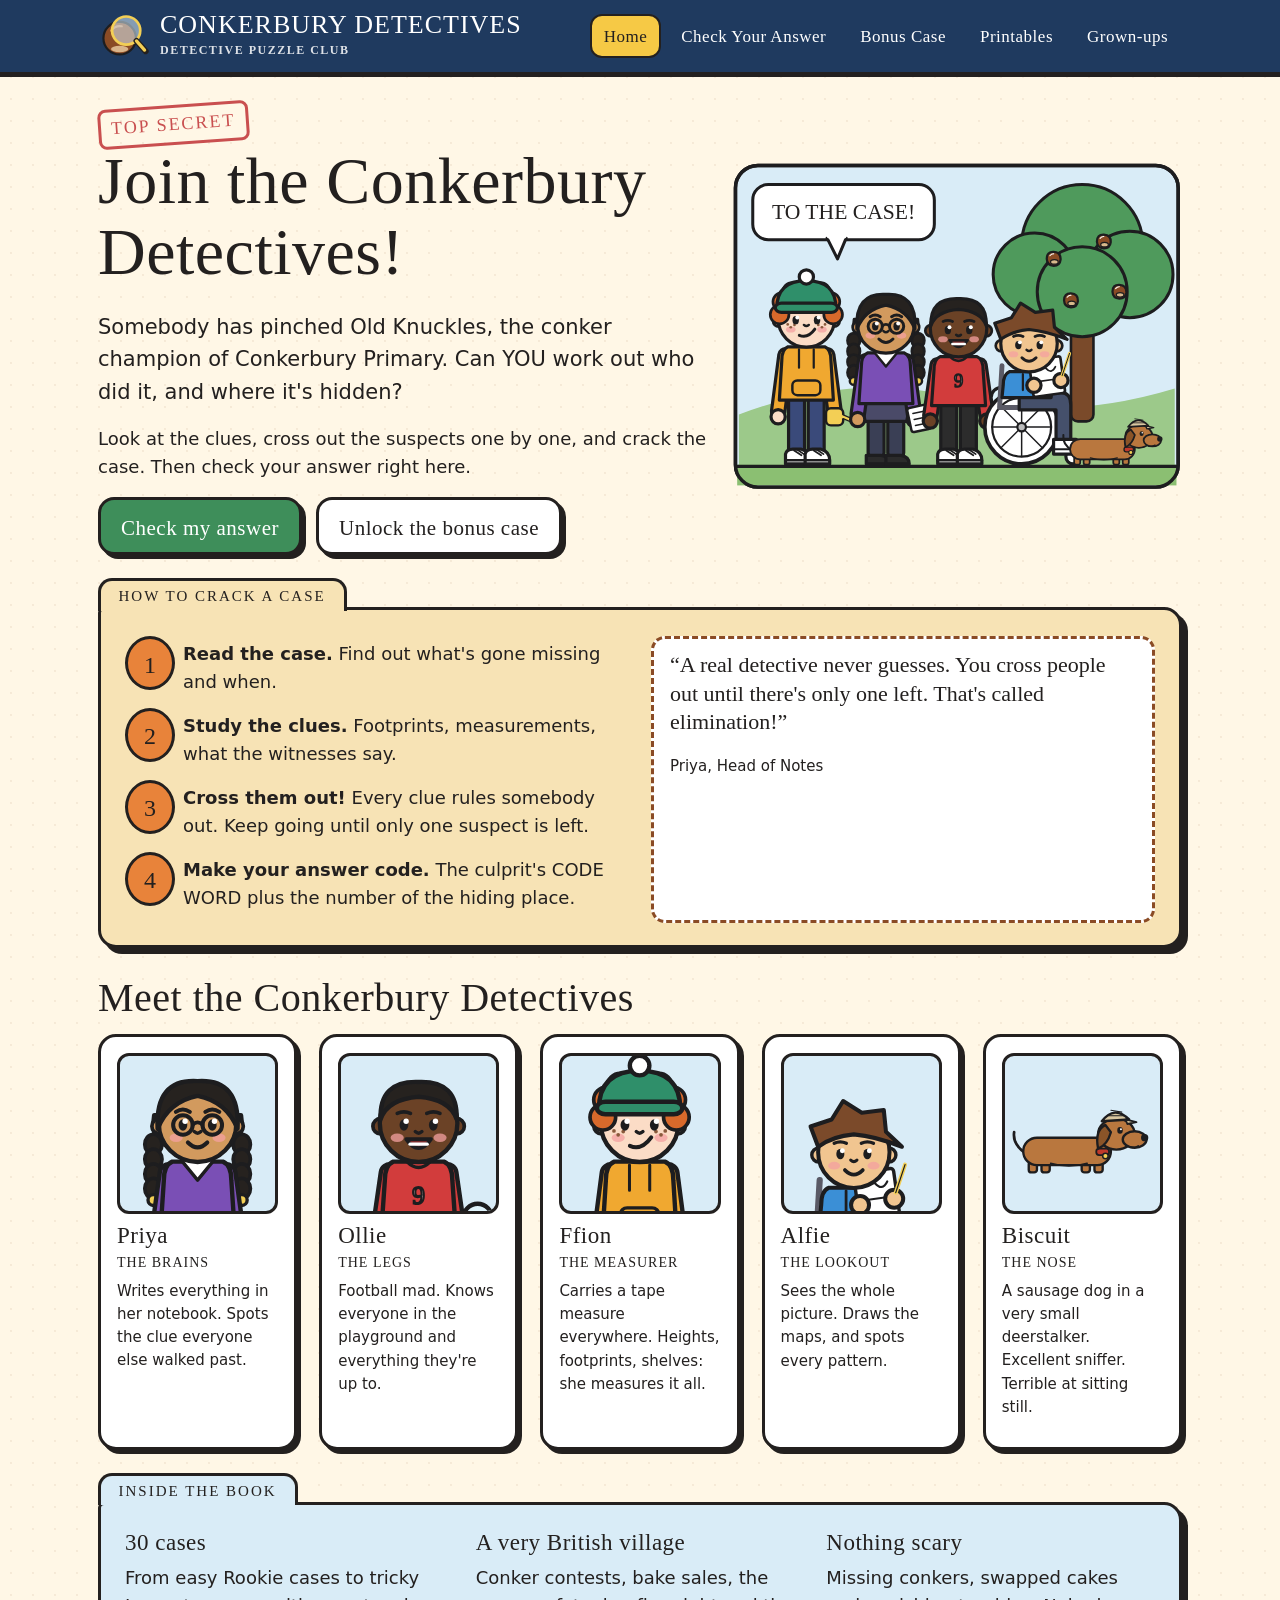
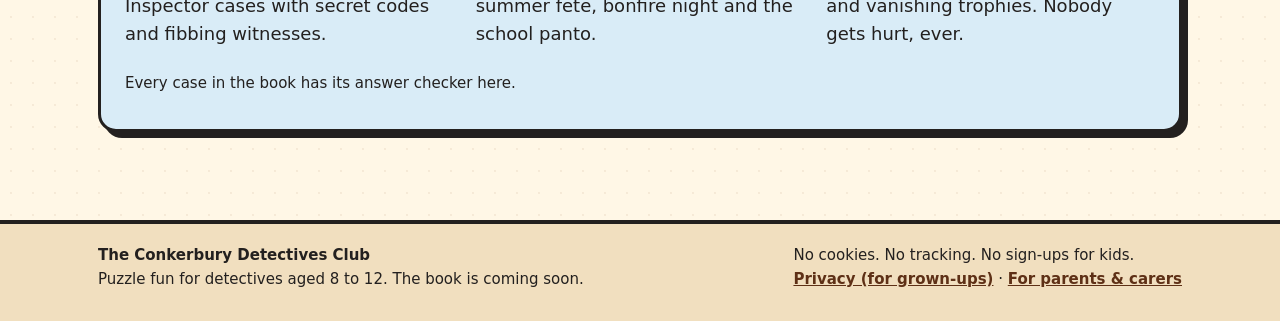
==== index.html @ a0331032 "Add files via upload" ====
<!doctype html>
<html lang="en-GB">
<head>
<meta charset="utf-8">
<meta name="viewport" content="width=device-width, initial-scale=1">
<title>Home | The Conkerbury Detectives Club</title>
<meta name="description" content="Solve the case with the Conkerbury Detectives.">
<meta name="referrer" content="no-referrer">
<meta http-equiv="Content-Security-Policy" content="default-src 'self'; img-src 'self' data:; style-src 'self' 'unsafe-inline'; script-src 'self'; form-action 'none'; base-uri 'none'">
<link rel="canonical" href="https://conkerburydetectives.co.uk/">
<link rel="stylesheet" href="style.css">
<link rel="icon" href="data:image/svg+xml,<svg xmlns='http://www.w3.org/2000/svg' viewBox='6 8 96 84'><circle cx='46.0' cy='54.0' r='30.0' fill='%238a4b25' stroke='%231d1d1f' stroke-width='4' /><path d='M30,40 Q38,30 50,32' fill='none' stroke='%23c98a5a' stroke-width='4' stroke-linejoin='round' stroke-linecap='round' /><ellipse cx='46.0' cy='74.0' rx='16.0' ry='6.0' fill='%23d9b48a' stroke='%231d1d1f' stroke-width='0' /><circle cx='58.0' cy='40.0' r='26.0' fill='rgba(217,236,247,.55)' stroke='%23F3CF55' stroke-width='5' /><path d='M77,59 L94,78' fill='none' stroke='%2323201f' stroke-width='11' stroke-linejoin='round' stroke-linecap='round' /><path d='M77,59 L92,76' fill='none' stroke='%23F3CF55' stroke-width='6' stroke-linejoin='round' stroke-linecap='round' /></svg>">
<script src="app.js" defer></script>
</head>
<body>
<a class="skip" href="#main">Skip to the case</a>
<header class="site"><div class="wrap">
<a class="brand" href="index.html"><svg xmlns="http://www.w3.org/2000/svg" viewBox="6 8 96 84"><circle cx="46.0" cy="54.0" r="30.0" fill="#8a4b25" stroke="#1d1d1f" stroke-width="4" /><path d="M30,40 Q38,30 50,32" fill="none" stroke="#c98a5a" stroke-width="4" stroke-linejoin="round" stroke-linecap="round" /><ellipse cx="46.0" cy="74.0" rx="16.0" ry="6.0" fill="#d9b48a" stroke="#1d1d1f" stroke-width="0" /><circle cx="58.0" cy="40.0" r="26.0" fill="rgba(217,236,247,.55)" stroke="#F3CF55" stroke-width="5" /><path d="M77,59 L94,78" fill="none" stroke="#23201f" stroke-width="11" stroke-linejoin="round" stroke-linecap="round" /><path d="M77,59 L92,76" fill="none" stroke="#F3CF55" stroke-width="6" stroke-linejoin="round" stroke-linecap="round" /></svg><span><b>CONKERBURY DETECTIVES</b><small>DETECTIVE PUZZLE CLUB</small></span></a>
<nav class="main" aria-label="Main"><a href="index.html" aria-current="page">Home</a><a href="check.html">Check Your Answer</a><a href="bonus.html">Bonus Case</a><a href="printables.html">Printables</a><a href="parents.html">Grown-ups</a></nav></div></header>
<main id="main">

<section class="hero">
 <div>
  <span class="stamp red">Top secret</span>
  <h1>Join the Conkerbury Detectives!</h1>
  <p class="lead">Somebody has pinched Old Knuckles, the conker champion of Conkerbury Primary. Can YOU work out who did it, and where it's hidden?</p>
  <p>Look at the clues, cross out the suspects one by one, and crack the case. Then check your answer right here.</p>
  <div class="btns"><a class="btn go" href="check.html">Check my answer</a><a class="btn alt" href="bonus.html">Unlock the bonus case</a></div>
 </div>
 <div class="art"><svg role="img" aria-label="The Conkerbury Detectives: Ffion, Priya, Ollie and Alfie with Biscuit the sausage dog, under a big conker tree" xmlns="http://www.w3.org/2000/svg" viewBox="0 0 520 380"><rect x="4.0" y="4.0" width="512.0" height="372.0" rx="26" fill="#d9ecf7" stroke="#1d1d1f" stroke-width="4" /><path d="M8,292 Q140,242 260,272 T512,262 L512,372 L8,372 Z" fill="#9cc98a" stroke="#1d1d1f" stroke-width="0" stroke-linejoin="round" stroke-linecap="round" /><rect x="392.0" y="120.0" width="26.0" height="180.0" rx="8" fill="#7a4a2a" stroke="#1d1d1f" stroke-width="3" /><circle cx="405.0" cy="96.0" r="70.0" fill="#4f9a5c" stroke="#1d1d1f" stroke-width="3.5" /><circle cx="350.0" cy="130.0" r="48.0" fill="#4f9a5c" stroke="#1d1d1f" stroke-width="3.5" /><circle cx="460.0" cy="130.0" r="50.0" fill="#4f9a5c" stroke="#1d1d1f" stroke-width="3.5" /><circle cx="405.0" cy="150.0" r="52.0" fill="#4f9a5c" stroke="#1d1d1f" stroke-width="3.5" /><path d="M364,112 Q364,103.6 372,104 Q380.4,104.4 380,112.8 Q379.2,120 372,120 Q364.4,119.6 364,112 Z" fill="#8A4B25" stroke="#1d1d1f" stroke-width="2.6" stroke-linejoin="round" stroke-linecap="round" /><ellipse cx="372.8" cy="115.6" rx="4.4" ry="2.6" fill="#D9B98C" stroke="#1d1d1f" stroke-width="1.4" /><path d="M367.6,108.4 Q369.6,106.0 372,106.24" fill="none" stroke="#FFFFFF" stroke-width="1.2" stroke-linejoin="round" stroke-linecap="round" /><path d="M422,92 Q422,83.6 430,84 Q438.4,84.4 438,92.8 Q437.2,100 430,100 Q422.4,99.6 422,92 Z" fill="#8A4B25" stroke="#1d1d1f" stroke-width="2.6" stroke-linejoin="round" stroke-linecap="round" /><ellipse cx="430.8" cy="95.6" rx="4.4" ry="2.6" fill="#D9B98C" stroke="#1d1d1f" stroke-width="1.4" /><path d="M425.6,88.4 Q427.6,86.0 430,86.24" fill="none" stroke="#FFFFFF" stroke-width="1.2" stroke-linejoin="round" stroke-linecap="round" /><path d="M440,150 Q440,141.6 448,142 Q456.4,142.4 456,150.8 Q455.2,158 448,158 Q440.4,157.6 440,150 Z" fill="#8A4B25" stroke="#1d1d1f" stroke-width="2.6" stroke-linejoin="round" stroke-linecap="round" /><ellipse cx="448.8" cy="153.6" rx="4.4" ry="2.6" fill="#D9B98C" stroke="#1d1d1f" stroke-width="1.4" /><path d="M443.6,146.4 Q445.6,144.0 448,144.24" fill="none" stroke="#FFFFFF" stroke-width="1.2" stroke-linejoin="round" stroke-linecap="round" /><path d="M384,160 Q384,151.6 392,152 Q400.4,152.4 400,160.8 Q399.2,168 392,168 Q384.4,167.6 384,160 Z" fill="#8A4B25" stroke="#1d1d1f" stroke-width="2.6" stroke-linejoin="round" stroke-linecap="round" /><ellipse cx="392.8" cy="163.6" rx="4.4" ry="2.6" fill="#D9B98C" stroke="#1d1d1f" stroke-width="1.4" /><path d="M387.6,156.4 Q389.6,154.0 392,154.24" fill="none" stroke="#FFFFFF" stroke-width="1.2" stroke-linejoin="round" stroke-linecap="round" /><rect x="6.0" y="350.0" width="508.0" height="24.0" rx="0" fill="#8bbf72" stroke="#1d1d1f" stroke-width="0" /><path d="M6,352 L514,352" fill="none" stroke="#1d1d1f" stroke-width="3.5" stroke-linejoin="round" stroke-linecap="round" /><rect x="4.0" y="4.0" width="512.0" height="372.0" rx="26" fill="none" stroke="#1d1d1f" stroke-width="4" /><svg x="15.0" y="102.08000000000001" width="142.0" height="249.92" viewBox="-50 -174 100 176" overflow="visible"><g><rect x="-14.5" y="-58.0" width="13.0" height="52.0" rx="3" fill="#3a4a7a" stroke="#1d1d1f" stroke-width="2.6" /><rect x="1.5" y="-58.0" width="13.0" height="52.0" rx="3" fill="#3a4a7a" stroke="#1d1d1f" stroke-width="2.6" /><path d="M-17.0,0 L-17.0,-8 Q-16.0,-12 -11.0,-12 L-4.0,-12 Q3.0,-10 3.0,-3 L3.0,0 Z" fill="#FFFFFF" stroke="#1d1d1f" stroke-width="2.6" stroke-linejoin="round" stroke-linecap="round" /><path d="M-17.0,-3 L3.0,-3" fill="none" stroke="#1d1d1f" stroke-width="2" stroke-linejoin="round" stroke-linecap="round" /><path d="M-10.0,-11 L-4.0,-7 M-8.0,-12 L-2.0,-8" fill="none" stroke="#1d1d1f" stroke-width="1.4" stroke-linejoin="round" stroke-linecap="round" /><path d="M-1.0,0 L-1.0,-8 Q0.0,-12 5.0,-12 L12.0,-12 Q19.0,-10 19.0,-3 L19.0,0 Z" fill="#FFFFFF" stroke="#1d1d1f" stroke-width="2.6" stroke-linejoin="round" stroke-linecap="round" /><path d="M-1.0,-3 L19.0,-3" fill="none" stroke="#1d1d1f" stroke-width="2" stroke-linejoin="round" stroke-linecap="round" /><path d="M6.0,-11 L12.0,-7 M8.0,-12 L14.0,-8" fill="none" stroke="#1d1d1f" stroke-width="1.4" stroke-linejoin="round" stroke-linecap="round" /><path d="M-17.0,-88.39 L-23.0,-42.4116" fill="none" stroke="#1d1d1f" stroke-width="13.5" stroke-linejoin="round" stroke-linecap="round" /><path d="M-17.0,-88.39 L-23.0,-42.4116" fill="none" stroke="#f0a830" stroke-width="8.3" stroke-linejoin="round" stroke-linecap="round" /><circle cx="-23.0" cy="-38.4" r="5.8" fill="#FBDCC6" stroke="#1d1d1f" stroke-width="2.6" /><path d="M17.0,-88.39 L23.0,-42.4116" fill="none" stroke="#1d1d1f" stroke-width="13.5" stroke-linejoin="round" stroke-linecap="round" /><path d="M17.0,-88.39 L23.0,-42.4116" fill="none" stroke="#f0a830" stroke-width="8.3" stroke-linejoin="round" stroke-linecap="round" /><circle cx="23.0" cy="-38.4" r="5.8" fill="#FBDCC6" stroke="#1d1d1f" stroke-width="2.6" /><path d="M-15.0,-95.39 Q-20.0,-93.39 -20.0,-84.39 L-22.0,-51.9784 L22.0,-51.9784 L20.0,-84.39 Q20.0,-93.39 15.0,-95.39 Z" fill="#f0a830" stroke="#1d1d1f" stroke-width="2.6" stroke-linejoin="round" stroke-linecap="round" /><path d="M-6,-93.39 L-6,-78.39 M6,-93.39 L6,-78.39" fill="none" stroke="#1d1d1f" stroke-width="1.8" stroke-linejoin="round" stroke-linecap="round" /><rect x="-11.4" y="-68.0" width="22.8" height="12.0" rx="4" fill="#f0a830" stroke="#1d1d1f" stroke-width="2" /><rect x="16.0" y="-45.4" width="14.0" height="14.0" rx="4" fill="#F3CF55" stroke="#1d1d1f" stroke-width="2" /><path d="M30.0,-38.4116 l14,6" fill="none" stroke="#F3CF55" stroke-width="3" stroke-linejoin="round" stroke-linecap="round" /><path d="M30.0,-39.9116 l14,6 M30.0,-36.9116 l14,6" fill="none" stroke="#1d1d1f" stroke-width="1" stroke-linejoin="round" stroke-linecap="round" /><circle cx="-22.5" cy="-116.4" r="4.6" fill="#FBDCC6" stroke="#1d1d1f" stroke-width="2.2" /><circle cx="22.5" cy="-116.4" r="4.6" fill="#FBDCC6" stroke="#1d1d1f" stroke-width="2.2" /><ellipse cx="0.0" cy="-118.2" rx="23.0" ry="23.0" fill="#FBDCC6" stroke="#1d1d1f" stroke-width="2.6" /><ellipse cx="-12.7" cy="-109.5" rx="3.9" ry="2.5" fill="#F4A0A0" stroke="#1d1d1f" stroke-width="0" opacity="0.75"/><ellipse cx="12.7" cy="-109.5" rx="3.9" ry="2.5" fill="#F4A0A0" stroke="#1d1d1f" stroke-width="0" opacity="0.75"/><circle cx="-9.7" cy="-113.2" r="1.1" fill="#8a5a3c" stroke="#1d1d1f" stroke-width="0" /><circle cx="-12.7" cy="-111.3" r="1.1" fill="#8a5a3c" stroke="#1d1d1f" stroke-width="0" /><circle cx="-15.2" cy="-113.6" r="1.1" fill="#8a5a3c" stroke="#1d1d1f" stroke-width="0" /><circle cx="9.7" cy="-113.2" r="1.1" fill="#8a5a3c" stroke="#1d1d1f" stroke-width="0" /><circle cx="12.7" cy="-111.3" r="1.1" fill="#8a5a3c" stroke="#1d1d1f" stroke-width="0" /><circle cx="15.2" cy="-113.6" r="1.1" fill="#8a5a3c" stroke="#1d1d1f" stroke-width="0" /><ellipse cx="-8.7" cy="-117.1" rx="2.6" ry="3.4" fill="#1d1d1f" stroke="#1d1d1f" stroke-width="0" /><circle cx="-7.4" cy="-119.3" r="1.6" fill="#FFFFFF" stroke="#1d1d1f" stroke-width="0" /><ellipse cx="8.7" cy="-117.1" rx="2.6" ry="3.4" fill="#1d1d1f" stroke="#1d1d1f" stroke-width="0" /><circle cx="10.0" cy="-119.3" r="1.6" fill="#FFFFFF" stroke="#1d1d1f" stroke-width="0" /><path d="M-12.65,-123.99 Q-8.74,-125.82999999999998 -4.83,-123.99" fill="none" stroke="#1d1d1f" stroke-width="2.2" stroke-linejoin="round" stroke-linecap="round" /><path d="M4.83,-123.99 Q8.74,-125.82999999999998 12.65,-123.99" fill="none" stroke="#1d1d1f" stroke-width="2.2" stroke-linejoin="round" stroke-linecap="round" /><path d="M-2,-113.17999999999999 Q0,-111.33999999999999 2,-113.17999999999999" fill="none" stroke="#1d1d1f" stroke-width="2" stroke-linejoin="round" stroke-linecap="round" /><path d="M-5.75,-104.74 Q1.1500000000000001,-101.74 6.8999999999999995,-109.74" fill="none" stroke="#1d1d1f" stroke-width="2.4" stroke-linejoin="round" stroke-linecap="round" /><circle cx="-21.8" cy="-121.7" r="7.6" fill="#D8692B" stroke="#1d1d1f" stroke-width="2.2" /><circle cx="-19.6" cy="-132.0" r="7.6" fill="#D8692B" stroke="#1d1d1f" stroke-width="2.2" /><circle cx="-11.5" cy="-140.1" r="7.6" fill="#D8692B" stroke="#1d1d1f" stroke-width="2.2" /><circle cx="0.0" cy="-143.1" r="7.6" fill="#D8692B" stroke="#1d1d1f" stroke-width="2.2" /><circle cx="11.5" cy="-140.1" r="7.6" fill="#D8692B" stroke="#1d1d1f" stroke-width="2.2" /><circle cx="19.6" cy="-132.0" r="7.6" fill="#D8692B" stroke="#1d1d1f" stroke-width="2.2" /><circle cx="21.8" cy="-121.7" r="7.6" fill="#D8692B" stroke="#1d1d1f" stroke-width="2.2" /><circle cx="-6.9" cy="-132.0" r="7.6" fill="#D8692B" stroke="#1d1d1f" stroke-width="2.2" /><circle cx="5.8" cy="-132.5" r="7.6" fill="#D8692B" stroke="#1d1d1f" stroke-width="2.2" /><path d="M-24.150000000000002,-126.28999999999999 Q-24.150000000000002,-149.29 0,-149.29 Q24.150000000000002,-149.29 24.150000000000002,-126.28999999999999 Z" fill="#2f8f6a" stroke="#1d1d1f" stroke-width="2.6" stroke-linejoin="round" stroke-linecap="round" /><rect x="-25.3" y="-130.9" width="50.6" height="7.4" rx="5" fill="#2f8f6a" stroke="#1d1d1f" stroke-width="2.6" /><circle cx="0.0" cy="-152.3" r="5.8" fill="#FFFFFF" stroke="#1d1d1f" stroke-width="2.6" /></g></svg><svg x="107.0" y="109.18" width="142.0" height="242.82" viewBox="-50 -169 100 171" overflow="visible"><g><path d="M-25.76,-117.83999999999999 Q-28.75,-99.44 -13.799999999999999,-99.44 L13.799999999999999,-99.44 Q28.75,-99.44 25.76,-117.83999999999999 Z" fill="#26221f" stroke="#1d1d1f" stroke-width="2.6" stroke-linejoin="round" stroke-linecap="round" /><ellipse cx="-26.2" cy="-100.6" rx="5.1" ry="6.0" fill="#26221f" stroke="#1d1d1f" stroke-width="2.2" /><ellipse cx="-26.2" cy="-91.8" rx="5.1" ry="6.0" fill="#26221f" stroke="#1d1d1f" stroke-width="2.2" /><ellipse cx="-26.2" cy="-83.1" rx="5.1" ry="6.0" fill="#26221f" stroke="#1d1d1f" stroke-width="2.2" /><ellipse cx="-26.2" cy="-74.4" rx="5.1" ry="6.0" fill="#26221f" stroke="#1d1d1f" stroke-width="2.2" /><circle cx="-26.2" cy="-67.6" r="3.2" fill="#F3CF55" stroke="#1d1d1f" stroke-width="2" /><ellipse cx="26.2" cy="-100.6" rx="5.1" ry="6.0" fill="#26221f" stroke="#1d1d1f" stroke-width="2.2" /><ellipse cx="26.2" cy="-91.8" rx="5.1" ry="6.0" fill="#26221f" stroke="#1d1d1f" stroke-width="2.2" /><ellipse cx="26.2" cy="-83.1" rx="5.1" ry="6.0" fill="#26221f" stroke="#1d1d1f" stroke-width="2.2" /><ellipse cx="26.2" cy="-74.4" rx="5.1" ry="6.0" fill="#26221f" stroke="#1d1d1f" stroke-width="2.2" /><circle cx="26.2" cy="-67.6" r="3.2" fill="#F3CF55" stroke="#1d1d1f" stroke-width="2" /><rect x="-14.5" y="-55.2" width="13.0" height="49.2" rx="3" fill="#3a3f55" stroke="#1d1d1f" stroke-width="2.6" /><rect x="1.5" y="-55.2" width="13.0" height="49.2" rx="3" fill="#3a3f55" stroke="#1d1d1f" stroke-width="2.6" /><path d="M-19.0,-55.1784 L-25.0,-34.7282 L25.0,-34.7282 L19.0,-55.1784 Z" fill="#4a4a68" stroke="#1d1d1f" stroke-width="2.6" stroke-linejoin="round" stroke-linecap="round" /><path d="M-16.0,0 L-16.0,-7 L-4.0,-7 Q3.0,-6 3.0,0 Z" fill="#2b2b2b" stroke="#1d1d1f" stroke-width="2.6" stroke-linejoin="round" stroke-linecap="round" /><path d="M0.0,0 L0.0,-7 L12.0,-7 Q19.0,-6 19.0,0 Z" fill="#2b2b2b" stroke="#1d1d1f" stroke-width="2.6" stroke-linejoin="round" stroke-linecap="round" /><path d="M-17.0,-83.39 L-23.0,-40.211600000000004" fill="none" stroke="#1d1d1f" stroke-width="13.5" stroke-linejoin="round" stroke-linecap="round" /><path d="M-17.0,-83.39 L-23.0,-40.211600000000004" fill="none" stroke="#7a4fb5" stroke-width="8.3" stroke-linejoin="round" stroke-linecap="round" /><circle cx="-23.0" cy="-36.2" r="5.8" fill="#D29A5E" stroke="#1d1d1f" stroke-width="2.6" /><path d="M17.0,-83.39 L23.0,-40.211600000000004" fill="none" stroke="#1d1d1f" stroke-width="13.5" stroke-linejoin="round" stroke-linecap="round" /><path d="M17.0,-83.39 L23.0,-40.211600000000004" fill="none" stroke="#7a4fb5" stroke-width="8.3" stroke-linejoin="round" stroke-linecap="round" /><circle cx="23.0" cy="-36.2" r="5.8" fill="#D29A5E" stroke="#1d1d1f" stroke-width="2.6" /><path d="M-15.0,-90.39 Q-20.0,-88.39 -20.0,-79.39 L-22.0,-49.1784 L22.0,-49.1784 L20.0,-79.39 Q20.0,-88.39 15.0,-90.39 Z" fill="#7a4fb5" stroke="#1d1d1f" stroke-width="2.6" stroke-linejoin="round" stroke-linecap="round" /><path d="M-9,-90.39 L0,-79.39 L9,-90.39" fill="#FFFFFF" stroke="#1d1d1f" stroke-width="2" stroke-linejoin="round" stroke-linecap="round" /><g transform="rotate(-12 23.0 -36.211600000000004)"><rect x="19.0" y="-46.2" width="16.0" height="20.0" rx="2" fill="#FFFFFF" stroke="#1d1d1f" stroke-width="2" /><path d="M23.0,-41.211600000000004 l9,0 M23.0,-36.211600000000004 l9,0 M23.0,-31.211600000000004 l7,0" fill="none" stroke="#1d1d1f" stroke-width="1.2" stroke-linejoin="round" stroke-linecap="round" /></g><circle cx="-22.5" cy="-111.4" r="4.6" fill="#D29A5E" stroke="#1d1d1f" stroke-width="2.2" /><circle cx="22.5" cy="-111.4" r="4.6" fill="#D29A5E" stroke="#1d1d1f" stroke-width="2.2" /><ellipse cx="0.0" cy="-113.2" rx="23.0" ry="23.0" fill="#D29A5E" stroke="#1d1d1f" stroke-width="2.6" /><ellipse cx="-12.7" cy="-104.5" rx="3.9" ry="2.5" fill="#F4A0A0" stroke="#1d1d1f" stroke-width="0" opacity="0.75"/><ellipse cx="12.7" cy="-104.5" rx="3.9" ry="2.5" fill="#F4A0A0" stroke="#1d1d1f" stroke-width="0" opacity="0.75"/><ellipse cx="-8.7" cy="-112.1" rx="2.6" ry="3.4" fill="#1d1d1f" stroke="#1d1d1f" stroke-width="0" /><circle cx="-7.4" cy="-114.3" r="1.6" fill="#FFFFFF" stroke="#1d1d1f" stroke-width="0" /><ellipse cx="8.7" cy="-112.1" rx="2.6" ry="3.4" fill="#1d1d1f" stroke="#1d1d1f" stroke-width="0" /><circle cx="10.0" cy="-114.3" r="1.6" fill="#FFFFFF" stroke="#1d1d1f" stroke-width="0" /><path d="M-12.879999999999999,-119.91 Q-8.74,-122.66999999999999 -4.6000000000000005,-119.91" fill="none" stroke="#1d1d1f" stroke-width="2.4" stroke-linejoin="round" stroke-linecap="round" /><path d="M4.6000000000000005,-119.91 Q8.74,-122.66999999999999 12.879999999999999,-119.91" fill="none" stroke="#1d1d1f" stroke-width="2.4" stroke-linejoin="round" stroke-linecap="round" /><path d="M-2,-108.17999999999999 Q0,-106.33999999999999 2,-108.17999999999999" fill="none" stroke="#1d1d1f" stroke-width="2" stroke-linejoin="round" stroke-linecap="round" /><path d="M-5.75,-101.74 Q0,-95.99 5.75,-101.74" fill="none" stroke="#1d1d1f" stroke-width="2.4" stroke-linejoin="round" stroke-linecap="round" /><path d="M-23.69,-109.78999999999999 Q-25.3,-139.69 0,-138.07999999999998 Q25.3,-139.69 23.69,-109.78999999999999 Q17.25,-125.89 0,-129.34 Q-17.25,-125.89 -23.69,-109.78999999999999 Z" fill="#26221f" stroke="#1d1d1f" stroke-width="2.6" stroke-linejoin="round" stroke-linecap="round" /><circle cx="-8.7" cy="-112.1" r="5.8" fill="none" stroke="#1d1d1f" stroke-width="2.4" /><circle cx="8.7" cy="-112.1" r="5.8" fill="none" stroke="#1d1d1f" stroke-width="2.4" /><path d="M-2.99,-112.08999999999999 Q0,-115.08999999999999 2.99,-112.08999999999999" fill="none" stroke="#1d1d1f" stroke-width="2.2" stroke-linejoin="round" stroke-linecap="round" /></g></svg><svg x="191.0" y="113.44" width="142.0" height="238.56" viewBox="-50 -166 100 168" overflow="visible"><g><rect x="-14.5" y="-53.5" width="13.0" height="47.5" rx="3" fill="#2c2c2c" stroke="#1d1d1f" stroke-width="2.6" /><rect x="1.5" y="-53.5" width="13.0" height="47.5" rx="3" fill="#2c2c2c" stroke="#1d1d1f" stroke-width="2.6" /><path d="M-17.0,0 L-17.0,-8 Q-16.0,-12 -11.0,-12 L-4.0,-12 Q3.0,-10 3.0,-3 L3.0,0 Z" fill="#FFFFFF" stroke="#1d1d1f" stroke-width="2.6" stroke-linejoin="round" stroke-linecap="round" /><path d="M-17.0,-3 L3.0,-3" fill="none" stroke="#1d1d1f" stroke-width="2" stroke-linejoin="round" stroke-linecap="round" /><path d="M-10.0,-11 L-4.0,-7 M-8.0,-12 L-2.0,-8" fill="none" stroke="#1d1d1f" stroke-width="1.4" stroke-linejoin="round" stroke-linecap="round" /><path d="M-1.0,0 L-1.0,-8 Q0.0,-12 5.0,-12 L12.0,-12 Q19.0,-10 19.0,-3 L19.0,0 Z" fill="#FFFFFF" stroke="#1d1d1f" stroke-width="2.6" stroke-linejoin="round" stroke-linecap="round" /><path d="M-1.0,-3 L19.0,-3" fill="none" stroke="#1d1d1f" stroke-width="2" stroke-linejoin="round" stroke-linecap="round" /><path d="M6.0,-11 L12.0,-7 M8.0,-12 L14.0,-8" fill="none" stroke="#1d1d1f" stroke-width="1.4" stroke-linejoin="round" stroke-linecap="round" /><path d="M-17.0,-80.39 L-23.0,-38.8916" fill="none" stroke="#1d1d1f" stroke-width="13.5" stroke-linejoin="round" stroke-linecap="round" /><path d="M-17.0,-80.39 L-23.0,-38.8916" fill="none" stroke="#d23c3c" stroke-width="8.3" stroke-linejoin="round" stroke-linecap="round" /><circle cx="-23.0" cy="-34.9" r="5.8" fill="#6B4226" stroke="#1d1d1f" stroke-width="2.6" /><path d="M17.0,-80.39 L23.0,-38.8916" fill="none" stroke="#1d1d1f" stroke-width="13.5" stroke-linejoin="round" stroke-linecap="round" /><path d="M17.0,-80.39 L23.0,-38.8916" fill="none" stroke="#d23c3c" stroke-width="8.3" stroke-linejoin="round" stroke-linecap="round" /><circle cx="23.0" cy="-34.9" r="5.8" fill="#6B4226" stroke="#1d1d1f" stroke-width="2.6" /><path d="M-15.0,-87.39 Q-20.0,-85.39 -20.0,-76.39 L-22.0,-47.4984 L22.0,-47.4984 L20.0,-76.39 Q20.0,-85.39 15.0,-87.39 Z" fill="#d23c3c" stroke="#1d1d1f" stroke-width="2.6" stroke-linejoin="round" stroke-linecap="round" /><path d="M-7,-87.39 Q0,-80.39 7,-87.39" fill="none" stroke="#1d1d1f" stroke-width="2" stroke-linejoin="round" stroke-linecap="round" /><text x="0" y="-62.39" font-family="Luckiest Guy" font-size="15" text-anchor="middle" fill="#FFFFFF" stroke="#1d1d1f" stroke-width="1.2">9</text><path d="M23.0,-34.8916 L31.0,-46.8916" fill="none" stroke="#1d1d1f" stroke-width="4.2" stroke-linejoin="round" stroke-linecap="round" /><circle cx="35.0" cy="-53.9" r="8.5" fill="#DFF3FB" stroke="#1d1d1f" stroke-width="2.6" /><circle cx="-22.5" cy="-108.4" r="4.6" fill="#6B4226" stroke="#1d1d1f" stroke-width="2.2" /><circle cx="22.5" cy="-108.4" r="4.6" fill="#6B4226" stroke="#1d1d1f" stroke-width="2.2" /><ellipse cx="0.0" cy="-110.2" rx="23.0" ry="23.0" fill="#6B4226" stroke="#1d1d1f" stroke-width="2.6" /><ellipse cx="-12.7" cy="-101.5" rx="3.9" ry="2.5" fill="#F4A0A0" stroke="#1d1d1f" stroke-width="0" opacity="0.75"/><ellipse cx="12.7" cy="-101.5" rx="3.9" ry="2.5" fill="#F4A0A0" stroke="#1d1d1f" stroke-width="0" opacity="0.75"/><ellipse cx="-8.7" cy="-109.1" rx="2.6" ry="3.4" fill="#1d1d1f" stroke="#1d1d1f" stroke-width="0" /><circle cx="-7.4" cy="-111.3" r="1.6" fill="#FFFFFF" stroke="#1d1d1f" stroke-width="0" /><ellipse cx="8.7" cy="-109.1" rx="2.6" ry="3.4" fill="#1d1d1f" stroke="#1d1d1f" stroke-width="0" /><circle cx="10.0" cy="-111.3" r="1.6" fill="#FFFFFF" stroke="#1d1d1f" stroke-width="0" /><path d="M-12.65,-115.99 Q-8.74,-117.82999999999998 -4.83,-115.99" fill="none" stroke="#1d1d1f" stroke-width="2.2" stroke-linejoin="round" stroke-linecap="round" /><path d="M4.83,-115.99 Q8.74,-117.82999999999998 12.65,-115.99" fill="none" stroke="#1d1d1f" stroke-width="2.2" stroke-linejoin="round" stroke-linecap="round" /><path d="M-2,-105.17999999999999 Q0,-103.33999999999999 2,-105.17999999999999" fill="none" stroke="#1d1d1f" stroke-width="2" stroke-linejoin="round" stroke-linecap="round" /><path d="M-7.36,-100.74 Q0,-90.0 7.36,-100.74 Z" fill="#7a2b2b" stroke="#1d1d1f" stroke-width="2.2" stroke-linejoin="round" stroke-linecap="round" /><path d="M-5.06,-97.74 L5.06,-97.74" fill="none" stroke="#FFFFFF" stroke-width="2" stroke-linejoin="round" stroke-linecap="round" /><path d="M-22.54,-112.53999999999999 Q-23.46,-135.54 0,-134.62 Q23.46,-135.54 22.54,-112.53999999999999 Q18.400000000000002,-124.5 0,-125.88 Q-18.400000000000002,-124.5 -22.54,-112.53999999999999 Z" fill="#26221f" stroke="#1d1d1f" stroke-width="2.6" stroke-linejoin="round" stroke-linecap="round" /></g></svg><svg x="286.68" y="121.96000000000001" width="130.64" height="230.04" viewBox="-40 -160 92 162" overflow="visible"><g><circle cx="-6.0" cy="-30.0" r="30.0" fill="#FFFFFF" stroke="#1d1d1f" stroke-width="3" /><circle cx="-6.0" cy="-30.0" r="24.0" fill="none" stroke="#1d1d1f" stroke-width="1.8" /><path d="M-6,-30 L18.0,-30.0" fill="none" stroke="#1d1d1f" stroke-width="1.2" stroke-linejoin="round" stroke-linecap="round" /><path d="M-6,-30 L11.0,-13.0" fill="none" stroke="#1d1d1f" stroke-width="1.2" stroke-linejoin="round" stroke-linecap="round" /><path d="M-6,-30 L-6.0,-6.0" fill="none" stroke="#1d1d1f" stroke-width="1.2" stroke-linejoin="round" stroke-linecap="round" /><path d="M-6,-30 L-23.0,-13.0" fill="none" stroke="#1d1d1f" stroke-width="1.2" stroke-linejoin="round" stroke-linecap="round" /><path d="M-6,-30 L-30.0,-30.0" fill="none" stroke="#1d1d1f" stroke-width="1.2" stroke-linejoin="round" stroke-linecap="round" /><path d="M-6,-30 L-23.0,-47.0" fill="none" stroke="#1d1d1f" stroke-width="1.2" stroke-linejoin="round" stroke-linecap="round" /><path d="M-6,-30 L-6.0,-54.0" fill="none" stroke="#1d1d1f" stroke-width="1.2" stroke-linejoin="round" stroke-linecap="round" /><path d="M-6,-30 L11.0,-47.0" fill="none" stroke="#1d1d1f" stroke-width="1.2" stroke-linejoin="round" stroke-linecap="round" /><circle cx="-6.0" cy="-30.0" r="3.5" fill="#bbbbbb" stroke="#1d1d1f" stroke-width="1.8" /><path d="M-22,-80 L-24,-46 L30,-46 L34,-10" fill="none" stroke="#5a5a66" stroke-width="4" stroke-linejoin="round" stroke-linecap="round" /><circle cx="36.0" cy="-6.0" r="6.0" fill="#FFFFFF" stroke="#1d1d1f" stroke-width="2.6" /><path d="M-8,-58 L26,-58 Q34,-58 34,-48 L34,-14 L22,-14 L22,-44 L-8,-44 Z" fill="#45506b" stroke="#1d1d1f" stroke-width="2.6" stroke-linejoin="round" stroke-linecap="round" /><path d="M20,-14 L20,-20 L38,-20 Q44,-18 44,-12 L44,-8 L20,-8 Z" fill="#FFFFFF" stroke="#1d1d1f" stroke-width="2.6" stroke-linejoin="round" stroke-linecap="round" /><path d="M20,-12 L44,-12" fill="none" stroke="#1d1d1f" stroke-width="1.6" stroke-linejoin="round" stroke-linecap="round" /><path d="M-16,-75.15 Q-21,-73.15 -21,-64.15 L-22,-54 L18,-54 L19,-64.15 Q19,-73.15 14,-75.15 Z" fill="#3b8fd6" stroke="#1d1d1f" stroke-width="2.6" stroke-linejoin="round" stroke-linecap="round" /><path d="M-5,-73.15 L-5,-60.150000000000006 M5,-73.15 L5,-60.150000000000006" fill="none" stroke="#1d1d1f" stroke-width="1.8" stroke-linejoin="round" stroke-linecap="round" /><g transform="rotate(-8 14 -68)"><rect x="2.0" y="-86.0" width="26.0" height="30.0" rx="2" fill="#FFFFFF" stroke="#1d1d1f" stroke-width="2.2" /><path d="M7,-78 q4,-6 8,0 t8,0 M7,-68 l14,0" fill="none" stroke="#1d1d1f" stroke-width="1.4" stroke-linejoin="round" stroke-linecap="round" /></g><circle cx="4.0" cy="-64.0" r="5.8" fill="#F1C590" stroke="#1d1d1f" stroke-width="2.6" /><circle cx="26.0" cy="-68.0" r="5.8" fill="#F1C590" stroke="#1d1d1f" stroke-width="2.6" /><path d="M27,-72 L33,-90" fill="none" stroke="#F3CF55" stroke-width="2.6" stroke-linejoin="round" stroke-linecap="round" /><path d="M27,-72 L33,-90" fill="none" stroke="#1d1d1f" stroke-width="0.8" stroke-linejoin="round" stroke-linecap="round" /><circle cx="-22.5" cy="-96.2" r="4.6" fill="#F1C590" stroke="#1d1d1f" stroke-width="2.2" /><circle cx="22.5" cy="-96.2" r="4.6" fill="#F1C590" stroke="#1d1d1f" stroke-width="2.2" /><ellipse cx="0.0" cy="-98.0" rx="23.0" ry="23.0" fill="#F1C590" stroke="#1d1d1f" stroke-width="2.6" /><ellipse cx="-12.7" cy="-89.3" rx="3.9" ry="2.5" fill="#F4A0A0" stroke="#1d1d1f" stroke-width="0" opacity="0.75"/><ellipse cx="12.7" cy="-89.3" rx="3.9" ry="2.5" fill="#F4A0A0" stroke="#1d1d1f" stroke-width="0" opacity="0.75"/><ellipse cx="-8.7" cy="-96.8" rx="2.6" ry="3.4" fill="#1d1d1f" stroke="#1d1d1f" stroke-width="0" /><circle cx="-7.4" cy="-99.0" r="1.6" fill="#FFFFFF" stroke="#1d1d1f" stroke-width="0" /><ellipse cx="8.7" cy="-96.8" rx="2.6" ry="3.4" fill="#1d1d1f" stroke="#1d1d1f" stroke-width="0" /><circle cx="10.0" cy="-99.0" r="1.6" fill="#FFFFFF" stroke="#1d1d1f" stroke-width="0" /><path d="M-12.65,-103.75 Q-8.74,-105.58999999999999 -4.83,-103.75" fill="none" stroke="#1d1d1f" stroke-width="2.2" stroke-linejoin="round" stroke-linecap="round" /><path d="M4.83,-103.75 Q8.74,-105.58999999999999 12.65,-103.75" fill="none" stroke="#1d1d1f" stroke-width="2.2" stroke-linejoin="round" stroke-linecap="round" /><path d="M-2,-92.94 Q0,-91.1 2,-92.94" fill="none" stroke="#1d1d1f" stroke-width="2" stroke-linejoin="round" stroke-linecap="round" /><path d="M-5.75,-86.5 Q0,-80.75 5.75,-86.5" fill="none" stroke="#1d1d1f" stroke-width="2.4" stroke-linejoin="round" stroke-linecap="round" /><path d="M-23.0,-101.5 L-27.9,-114.6 L-14.3,-119.1 L-6.9,-131.0 L5.1,-123.4 L19.3,-125.2 L20.7,-111.2 L31.0,-101.5 Q13.799999999999999,-108.35 0,-109.5 Q-13.799999999999999,-108.35 -23.0,-101.5 Z" fill="#7B4A2A" stroke="#1d1d1f" stroke-width="2.6" stroke-linejoin="round" stroke-linecap="round" /></g></svg><g transform="translate(430,350) scale(0.78)"><path d="M-46,-20 Q-62,-30 -60,-44" fill="none" stroke="#1d1d1f" stroke-width="3" stroke-linejoin="round" stroke-linecap="round" /><rect x="-44.0" y="-12.0" width="9.0" height="12.0" rx="3" fill="#B9773E" stroke="#1d1d1f" stroke-width="2.6" /><rect x="-30.0" y="-12.0" width="9.0" height="12.0" rx="3" fill="#B9773E" stroke="#1d1d1f" stroke-width="2.6" /><rect x="14.0" y="-12.0" width="9.0" height="12.0" rx="3" fill="#B9773E" stroke="#1d1d1f" stroke-width="2.6" /><rect x="28.0" y="-12.0" width="9.0" height="12.0" rx="3" fill="#B9773E" stroke="#1d1d1f" stroke-width="2.6" /><rect x="-50.0" y="-38.0" width="96.0" height="30.0" rx="15" fill="#B9773E" stroke="#1d1d1f" stroke-width="2.6" /><path d="M-20,-10 Q0,-4 20,-10" fill="none" stroke="#1d1d1f" stroke-width="1.8" stroke-linejoin="round" stroke-linecap="round" /><rect x="30.0" y="-26.0" width="14.0" height="7.0" rx="3" fill="#c0392b" stroke="#1d1d1f" stroke-width="2" /><circle cx="40.0" cy="-18.0" r="3.0" fill="#F3CF55" stroke="#1d1d1f" stroke-width="1.6" /><ellipse cx="52.0" cy="-42.0" rx="20.0" ry="17.0" fill="#B9773E" stroke="#1d1d1f" stroke-width="2.6" /><ellipse cx="72.0" cy="-36.0" rx="13.0" ry="9.0" fill="#B9773E" stroke="#1d1d1f" stroke-width="2.6" /><circle cx="83.0" cy="-38.0" r="4.0" fill="#1d1d1f" stroke="#1d1d1f" stroke-width="0" /><path d="M76,-29 Q71,-26 66,-28" fill="none" stroke="#1d1d1f" stroke-width="2" stroke-linejoin="round" stroke-linecap="round" /><ellipse cx="56.0" cy="-46.0" rx="3.0" ry="3.6" fill="#1d1d1f" stroke="#1d1d1f" stroke-width="0" /><circle cx="57.0" cy="-47.3" r="1.1" fill="#FFFFFF" stroke="#1d1d1f" stroke-width="0" /><path d="M40,-52 Q28,-46 32,-26 Q42,-30 46,-44 Z" fill="#8a5428" stroke="#1d1d1f" stroke-width="2.6" stroke-linejoin="round" stroke-linecap="round" /><path d="M36,-56 Q50,-74 66,-58 Z" fill="#d9c7a0" stroke="#1d1d1f" stroke-width="2.6" stroke-linejoin="round" stroke-linecap="round" /><path d="M62,-58 L74,-55 L64,-53 Z" fill="#d9c7a0" stroke="#1d1d1f" stroke-width="2" stroke-linejoin="round" stroke-linecap="round" /><path d="M42,-62 L60,-62 M46,-68 L58,-66" fill="none" stroke="#1d1d1f" stroke-width="1.2" stroke-linejoin="round" stroke-linecap="round" /></g><rect x="24.0" y="26.0" width="210.0" height="64.0" rx="18" fill="#FFFFFF" stroke="#1d1d1f" stroke-width="3.5" /><path d="M110,88 L122,112 L132,88" fill="#FFFFFF" stroke="#1d1d1f" stroke-width="3.5" stroke-linejoin="round" stroke-linecap="round" /><path d="M112,86 L130,86" fill="none" stroke="#FFFFFF" stroke-width="5" stroke-linejoin="round" stroke-linecap="round" /><text x="129" y="66" font-family="Luckiest Guy" font-size="25" text-anchor="middle" fill="#23201f">TO THE CASE!</text></svg></div>
</section>

<div class="folder manila"><span class="tab">HOW TO CRACK A CASE</span>
<div class="grid g2">
 <ol class="steps">
  <li><b>Read the case.</b> Find out what's gone missing and when.</li>
  <li><b>Study the clues.</b> Footprints, measurements, what the witnesses say.</li>
  <li><b>Cross them out!</b> Every clue rules somebody out. Keep going until only one suspect is left.</li>
  <li><b>Make your answer code.</b> The culprit's CODE WORD plus the number of the hiding place.</li>
 </ol>
 <div class="note"><p class="hand">&ldquo;A real detective never guesses. You cross people out until there's only one left. That's called elimination!&rdquo;</p><p class="small">Priya, Head of Notes</p></div>
</div></div>

<h2>Meet the Conkerbury Detectives</h2>
<div class="grid g4" style="grid-template-columns:repeat(auto-fit,minmax(150px,1fr))"><div class="card"><div class="pic"><svg xmlns="http://www.w3.org/2000/svg" viewBox="-46 -153 92 92"><g><path d="M-25.76,-117.83999999999999 Q-28.75,-99.44 -13.799999999999999,-99.44 L13.799999999999999,-99.44 Q28.75,-99.44 25.76,-117.83999999999999 Z" fill="#26221f" stroke="#1d1d1f" stroke-width="2.6" stroke-linejoin="round" stroke-linecap="round" /><ellipse cx="-26.2" cy="-100.6" rx="5.1" ry="6.0" fill="#26221f" stroke="#1d1d1f" stroke-width="2.2" /><ellipse cx="-26.2" cy="-91.8" rx="5.1" ry="6.0" fill="#26221f" stroke="#1d1d1f" stroke-width="2.2" /><ellipse cx="-26.2" cy="-83.1" rx="5.1" ry="6.0" fill="#26221f" stroke="#1d1d1f" stroke-width="2.2" /><ellipse cx="-26.2" cy="-74.4" rx="5.1" ry="6.0" fill="#26221f" stroke="#1d1d1f" stroke-width="2.2" /><circle cx="-26.2" cy="-67.6" r="3.2" fill="#F3CF55" stroke="#1d1d1f" stroke-width="2" /><ellipse cx="26.2" cy="-100.6" rx="5.1" ry="6.0" fill="#26221f" stroke="#1d1d1f" stroke-width="2.2" /><ellipse cx="26.2" cy="-91.8" rx="5.1" ry="6.0" fill="#26221f" stroke="#1d1d1f" stroke-width="2.2" /><ellipse cx="26.2" cy="-83.1" rx="5.1" ry="6.0" fill="#26221f" stroke="#1d1d1f" stroke-width="2.2" /><ellipse cx="26.2" cy="-74.4" rx="5.1" ry="6.0" fill="#26221f" stroke="#1d1d1f" stroke-width="2.2" /><circle cx="26.2" cy="-67.6" r="3.2" fill="#F3CF55" stroke="#1d1d1f" stroke-width="2" /><rect x="-14.5" y="-55.2" width="13.0" height="49.2" rx="3" fill="#3a3f55" stroke="#1d1d1f" stroke-width="2.6" /><rect x="1.5" y="-55.2" width="13.0" height="49.2" rx="3" fill="#3a3f55" stroke="#1d1d1f" stroke-width="2.6" /><path d="M-19.0,-55.1784 L-25.0,-34.7282 L25.0,-34.7282 L19.0,-55.1784 Z" fill="#4a4a68" stroke="#1d1d1f" stroke-width="2.6" stroke-linejoin="round" stroke-linecap="round" /><path d="M-16.0,0 L-16.0,-7 L-4.0,-7 Q3.0,-6 3.0,0 Z" fill="#2b2b2b" stroke="#1d1d1f" stroke-width="2.6" stroke-linejoin="round" stroke-linecap="round" /><path d="M0.0,0 L0.0,-7 L12.0,-7 Q19.0,-6 19.0,0 Z" fill="#2b2b2b" stroke="#1d1d1f" stroke-width="2.6" stroke-linejoin="round" stroke-linecap="round" /><path d="M-17.0,-83.39 L-23.0,-40.211600000000004" fill="none" stroke="#1d1d1f" stroke-width="13.5" stroke-linejoin="round" stroke-linecap="round" /><path d="M-17.0,-83.39 L-23.0,-40.211600000000004" fill="none" stroke="#7a4fb5" stroke-width="8.3" stroke-linejoin="round" stroke-linecap="round" /><circle cx="-23.0" cy="-36.2" r="5.8" fill="#D29A5E" stroke="#1d1d1f" stroke-width="2.6" /><path d="M17.0,-83.39 L23.0,-40.211600000000004" fill="none" stroke="#1d1d1f" stroke-width="13.5" stroke-linejoin="round" stroke-linecap="round" /><path d="M17.0,-83.39 L23.0,-40.211600000000004" fill="none" stroke="#7a4fb5" stroke-width="8.3" stroke-linejoin="round" stroke-linecap="round" /><circle cx="23.0" cy="-36.2" r="5.8" fill="#D29A5E" stroke="#1d1d1f" stroke-width="2.6" /><path d="M-15.0,-90.39 Q-20.0,-88.39 -20.0,-79.39 L-22.0,-49.1784 L22.0,-49.1784 L20.0,-79.39 Q20.0,-88.39 15.0,-90.39 Z" fill="#7a4fb5" stroke="#1d1d1f" stroke-width="2.6" stroke-linejoin="round" stroke-linecap="round" /><path d="M-9,-90.39 L0,-79.39 L9,-90.39" fill="#FFFFFF" stroke="#1d1d1f" stroke-width="2" stroke-linejoin="round" stroke-linecap="round" /><g transform="rotate(-12 23.0 -36.211600000000004)"><rect x="19.0" y="-46.2" width="16.0" height="20.0" rx="2" fill="#FFFFFF" stroke="#1d1d1f" stroke-width="2" /><path d="M23.0,-41.211600000000004 l9,0 M23.0,-36.211600000000004 l9,0 M23.0,-31.211600000000004 l7,0" fill="none" stroke="#1d1d1f" stroke-width="1.2" stroke-linejoin="round" stroke-linecap="round" /></g><circle cx="-22.5" cy="-111.4" r="4.6" fill="#D29A5E" stroke="#1d1d1f" stroke-width="2.2" /><circle cx="22.5" cy="-111.4" r="4.6" fill="#D29A5E" stroke="#1d1d1f" stroke-width="2.2" /><ellipse cx="0.0" cy="-113.2" rx="23.0" ry="23.0" fill="#D29A5E" stroke="#1d1d1f" stroke-width="2.6" /><ellipse cx="-12.7" cy="-104.5" rx="3.9" ry="2.5" fill="#F4A0A0" stroke="#1d1d1f" stroke-width="0" opacity="0.75"/><ellipse cx="12.7" cy="-104.5" rx="3.9" ry="2.5" fill="#F4A0A0" stroke="#1d1d1f" stroke-width="0" opacity="0.75"/><ellipse cx="-8.7" cy="-112.1" rx="2.6" ry="3.4" fill="#1d1d1f" stroke="#1d1d1f" stroke-width="0" /><circle cx="-7.4" cy="-114.3" r="1.6" fill="#FFFFFF" stroke="#1d1d1f" stroke-width="0" /><ellipse cx="8.7" cy="-112.1" rx="2.6" ry="3.4" fill="#1d1d1f" stroke="#1d1d1f" stroke-width="0" /><circle cx="10.0" cy="-114.3" r="1.6" fill="#FFFFFF" stroke="#1d1d1f" stroke-width="0" /><path d="M-12.879999999999999,-119.91 Q-8.74,-122.66999999999999 -4.6000000000000005,-119.91" fill="none" stroke="#1d1d1f" stroke-width="2.4" stroke-linejoin="round" stroke-linecap="round" /><path d="M4.6000000000000005,-119.91 Q8.74,-122.66999999999999 12.879999999999999,-119.91" fill="none" stroke="#1d1d1f" stroke-width="2.4" stroke-linejoin="round" stroke-linecap="round" /><path d="M-2,-108.17999999999999 Q0,-106.33999999999999 2,-108.17999999999999" fill="none" stroke="#1d1d1f" stroke-width="2" stroke-linejoin="round" stroke-linecap="round" /><path d="M-5.75,-101.74 Q0,-95.99 5.75,-101.74" fill="none" stroke="#1d1d1f" stroke-width="2.4" stroke-linejoin="round" stroke-linecap="round" /><path d="M-23.69,-109.78999999999999 Q-25.3,-139.69 0,-138.07999999999998 Q25.3,-139.69 23.69,-109.78999999999999 Q17.25,-125.89 0,-129.34 Q-17.25,-125.89 -23.69,-109.78999999999999 Z" fill="#26221f" stroke="#1d1d1f" stroke-width="2.6" stroke-linejoin="round" stroke-linecap="round" /><circle cx="-8.7" cy="-112.1" r="5.8" fill="none" stroke="#1d1d1f" stroke-width="2.4" /><circle cx="8.7" cy="-112.1" r="5.8" fill="none" stroke="#1d1d1f" stroke-width="2.4" /><path d="M-2.99,-112.08999999999999 Q0,-115.08999999999999 2.99,-112.08999999999999" fill="none" stroke="#1d1d1f" stroke-width="2.2" stroke-linejoin="round" stroke-linecap="round" /></g></svg></div><h3>Priya</h3><div class="role">THE BRAINS</div><p class="small">Writes everything in her notebook. Spots the clue everyone else walked past.</p></div><div class="card"><div class="pic"><svg xmlns="http://www.w3.org/2000/svg" viewBox="-46 -150 92 92"><g><rect x="-14.5" y="-53.5" width="13.0" height="47.5" rx="3" fill="#2c2c2c" stroke="#1d1d1f" stroke-width="2.6" /><rect x="1.5" y="-53.5" width="13.0" height="47.5" rx="3" fill="#2c2c2c" stroke="#1d1d1f" stroke-width="2.6" /><path d="M-17.0,0 L-17.0,-8 Q-16.0,-12 -11.0,-12 L-4.0,-12 Q3.0,-10 3.0,-3 L3.0,0 Z" fill="#FFFFFF" stroke="#1d1d1f" stroke-width="2.6" stroke-linejoin="round" stroke-linecap="round" /><path d="M-17.0,-3 L3.0,-3" fill="none" stroke="#1d1d1f" stroke-width="2" stroke-linejoin="round" stroke-linecap="round" /><path d="M-10.0,-11 L-4.0,-7 M-8.0,-12 L-2.0,-8" fill="none" stroke="#1d1d1f" stroke-width="1.4" stroke-linejoin="round" stroke-linecap="round" /><path d="M-1.0,0 L-1.0,-8 Q0.0,-12 5.0,-12 L12.0,-12 Q19.0,-10 19.0,-3 L19.0,0 Z" fill="#FFFFFF" stroke="#1d1d1f" stroke-width="2.6" stroke-linejoin="round" stroke-linecap="round" /><path d="M-1.0,-3 L19.0,-3" fill="none" stroke="#1d1d1f" stroke-width="2" stroke-linejoin="round" stroke-linecap="round" /><path d="M6.0,-11 L12.0,-7 M8.0,-12 L14.0,-8" fill="none" stroke="#1d1d1f" stroke-width="1.4" stroke-linejoin="round" stroke-linecap="round" /><path d="M-17.0,-80.39 L-23.0,-38.8916" fill="none" stroke="#1d1d1f" stroke-width="13.5" stroke-linejoin="round" stroke-linecap="round" /><path d="M-17.0,-80.39 L-23.0,-38.8916" fill="none" stroke="#d23c3c" stroke-width="8.3" stroke-linejoin="round" stroke-linecap="round" /><circle cx="-23.0" cy="-34.9" r="5.8" fill="#6B4226" stroke="#1d1d1f" stroke-width="2.6" /><path d="M17.0,-80.39 L23.0,-38.8916" fill="none" stroke="#1d1d1f" stroke-width="13.5" stroke-linejoin="round" stroke-linecap="round" /><path d="M17.0,-80.39 L23.0,-38.8916" fill="none" stroke="#d23c3c" stroke-width="8.3" stroke-linejoin="round" stroke-linecap="round" /><circle cx="23.0" cy="-34.9" r="5.8" fill="#6B4226" stroke="#1d1d1f" stroke-width="2.6" /><path d="M-15.0,-87.39 Q-20.0,-85.39 -20.0,-76.39 L-22.0,-47.4984 L22.0,-47.4984 L20.0,-76.39 Q20.0,-85.39 15.0,-87.39 Z" fill="#d23c3c" stroke="#1d1d1f" stroke-width="2.6" stroke-linejoin="round" stroke-linecap="round" /><path d="M-7,-87.39 Q0,-80.39 7,-87.39" fill="none" stroke="#1d1d1f" stroke-width="2" stroke-linejoin="round" stroke-linecap="round" /><text x="0" y="-62.39" font-family="Luckiest Guy" font-size="15" text-anchor="middle" fill="#FFFFFF" stroke="#1d1d1f" stroke-width="1.2">9</text><path d="M23.0,-34.8916 L31.0,-46.8916" fill="none" stroke="#1d1d1f" stroke-width="4.2" stroke-linejoin="round" stroke-linecap="round" /><circle cx="35.0" cy="-53.9" r="8.5" fill="#DFF3FB" stroke="#1d1d1f" stroke-width="2.6" /><circle cx="-22.5" cy="-108.4" r="4.6" fill="#6B4226" stroke="#1d1d1f" stroke-width="2.2" /><circle cx="22.5" cy="-108.4" r="4.6" fill="#6B4226" stroke="#1d1d1f" stroke-width="2.2" /><ellipse cx="0.0" cy="-110.2" rx="23.0" ry="23.0" fill="#6B4226" stroke="#1d1d1f" stroke-width="2.6" /><ellipse cx="-12.7" cy="-101.5" rx="3.9" ry="2.5" fill="#F4A0A0" stroke="#1d1d1f" stroke-width="0" opacity="0.75"/><ellipse cx="12.7" cy="-101.5" rx="3.9" ry="2.5" fill="#F4A0A0" stroke="#1d1d1f" stroke-width="0" opacity="0.75"/><ellipse cx="-8.7" cy="-109.1" rx="2.6" ry="3.4" fill="#1d1d1f" stroke="#1d1d1f" stroke-width="0" /><circle cx="-7.4" cy="-111.3" r="1.6" fill="#FFFFFF" stroke="#1d1d1f" stroke-width="0" /><ellipse cx="8.7" cy="-109.1" rx="2.6" ry="3.4" fill="#1d1d1f" stroke="#1d1d1f" stroke-width="0" /><circle cx="10.0" cy="-111.3" r="1.6" fill="#FFFFFF" stroke="#1d1d1f" stroke-width="0" /><path d="M-12.65,-115.99 Q-8.74,-117.82999999999998 -4.83,-115.99" fill="none" stroke="#1d1d1f" stroke-width="2.2" stroke-linejoin="round" stroke-linecap="round" /><path d="M4.83,-115.99 Q8.74,-117.82999999999998 12.65,-115.99" fill="none" stroke="#1d1d1f" stroke-width="2.2" stroke-linejoin="round" stroke-linecap="round" /><path d="M-2,-105.17999999999999 Q0,-103.33999999999999 2,-105.17999999999999" fill="none" stroke="#1d1d1f" stroke-width="2" stroke-linejoin="round" stroke-linecap="round" /><path d="M-7.36,-100.74 Q0,-90.0 7.36,-100.74 Z" fill="#7a2b2b" stroke="#1d1d1f" stroke-width="2.2" stroke-linejoin="round" stroke-linecap="round" /><path d="M-5.06,-97.74 L5.06,-97.74" fill="none" stroke="#FFFFFF" stroke-width="2" stroke-linejoin="round" stroke-linecap="round" /><path d="M-22.54,-112.53999999999999 Q-23.46,-135.54 0,-134.62 Q23.46,-135.54 22.54,-112.53999999999999 Q18.400000000000002,-124.5 0,-125.88 Q-18.400000000000002,-124.5 -22.54,-112.53999999999999 Z" fill="#26221f" stroke="#1d1d1f" stroke-width="2.6" stroke-linejoin="round" stroke-linecap="round" /></g></svg></div><h3>Ollie</h3><div class="role">THE LEGS</div><p class="small">Football mad. Knows everyone in the playground and everything they're up to.</p></div><div class="card"><div class="pic"><svg xmlns="http://www.w3.org/2000/svg" viewBox="-46 -158 92 92"><g><rect x="-14.5" y="-58.0" width="13.0" height="52.0" rx="3" fill="#3a4a7a" stroke="#1d1d1f" stroke-width="2.6" /><rect x="1.5" y="-58.0" width="13.0" height="52.0" rx="3" fill="#3a4a7a" stroke="#1d1d1f" stroke-width="2.6" /><path d="M-17.0,0 L-17.0,-8 Q-16.0,-12 -11.0,-12 L-4.0,-12 Q3.0,-10 3.0,-3 L3.0,0 Z" fill="#FFFFFF" stroke="#1d1d1f" stroke-width="2.6" stroke-linejoin="round" stroke-linecap="round" /><path d="M-17.0,-3 L3.0,-3" fill="none" stroke="#1d1d1f" stroke-width="2" stroke-linejoin="round" stroke-linecap="round" /><path d="M-10.0,-11 L-4.0,-7 M-8.0,-12 L-2.0,-8" fill="none" stroke="#1d1d1f" stroke-width="1.4" stroke-linejoin="round" stroke-linecap="round" /><path d="M-1.0,0 L-1.0,-8 Q0.0,-12 5.0,-12 L12.0,-12 Q19.0,-10 19.0,-3 L19.0,0 Z" fill="#FFFFFF" stroke="#1d1d1f" stroke-width="2.6" stroke-linejoin="round" stroke-linecap="round" /><path d="M-1.0,-3 L19.0,-3" fill="none" stroke="#1d1d1f" stroke-width="2" stroke-linejoin="round" stroke-linecap="round" /><path d="M6.0,-11 L12.0,-7 M8.0,-12 L14.0,-8" fill="none" stroke="#1d1d1f" stroke-width="1.4" stroke-linejoin="round" stroke-linecap="round" /><path d="M-17.0,-88.39 L-23.0,-42.4116" fill="none" stroke="#1d1d1f" stroke-width="13.5" stroke-linejoin="round" stroke-linecap="round" /><path d="M-17.0,-88.39 L-23.0,-42.4116" fill="none" stroke="#f0a830" stroke-width="8.3" stroke-linejoin="round" stroke-linecap="round" /><circle cx="-23.0" cy="-38.4" r="5.8" fill="#FBDCC6" stroke="#1d1d1f" stroke-width="2.6" /><path d="M17.0,-88.39 L23.0,-42.4116" fill="none" stroke="#1d1d1f" stroke-width="13.5" stroke-linejoin="round" stroke-linecap="round" /><path d="M17.0,-88.39 L23.0,-42.4116" fill="none" stroke="#f0a830" stroke-width="8.3" stroke-linejoin="round" stroke-linecap="round" /><circle cx="23.0" cy="-38.4" r="5.8" fill="#FBDCC6" stroke="#1d1d1f" stroke-width="2.6" /><path d="M-15.0,-95.39 Q-20.0,-93.39 -20.0,-84.39 L-22.0,-51.9784 L22.0,-51.9784 L20.0,-84.39 Q20.0,-93.39 15.0,-95.39 Z" fill="#f0a830" stroke="#1d1d1f" stroke-width="2.6" stroke-linejoin="round" stroke-linecap="round" /><path d="M-6,-93.39 L-6,-78.39 M6,-93.39 L6,-78.39" fill="none" stroke="#1d1d1f" stroke-width="1.8" stroke-linejoin="round" stroke-linecap="round" /><rect x="-11.4" y="-68.0" width="22.8" height="12.0" rx="4" fill="#f0a830" stroke="#1d1d1f" stroke-width="2" /><rect x="16.0" y="-45.4" width="14.0" height="14.0" rx="4" fill="#F3CF55" stroke="#1d1d1f" stroke-width="2" /><path d="M30.0,-38.4116 l14,6" fill="none" stroke="#F3CF55" stroke-width="3" stroke-linejoin="round" stroke-linecap="round" /><path d="M30.0,-39.9116 l14,6 M30.0,-36.9116 l14,6" fill="none" stroke="#1d1d1f" stroke-width="1" stroke-linejoin="round" stroke-linecap="round" /><circle cx="-22.5" cy="-116.4" r="4.6" fill="#FBDCC6" stroke="#1d1d1f" stroke-width="2.2" /><circle cx="22.5" cy="-116.4" r="4.6" fill="#FBDCC6" stroke="#1d1d1f" stroke-width="2.2" /><ellipse cx="0.0" cy="-118.2" rx="23.0" ry="23.0" fill="#FBDCC6" stroke="#1d1d1f" stroke-width="2.6" /><ellipse cx="-12.7" cy="-109.5" rx="3.9" ry="2.5" fill="#F4A0A0" stroke="#1d1d1f" stroke-width="0" opacity="0.75"/><ellipse cx="12.7" cy="-109.5" rx="3.9" ry="2.5" fill="#F4A0A0" stroke="#1d1d1f" stroke-width="0" opacity="0.75"/><circle cx="-9.7" cy="-113.2" r="1.1" fill="#8a5a3c" stroke="#1d1d1f" stroke-width="0" /><circle cx="-12.7" cy="-111.3" r="1.1" fill="#8a5a3c" stroke="#1d1d1f" stroke-width="0" /><circle cx="-15.2" cy="-113.6" r="1.1" fill="#8a5a3c" stroke="#1d1d1f" stroke-width="0" /><circle cx="9.7" cy="-113.2" r="1.1" fill="#8a5a3c" stroke="#1d1d1f" stroke-width="0" /><circle cx="12.7" cy="-111.3" r="1.1" fill="#8a5a3c" stroke="#1d1d1f" stroke-width="0" /><circle cx="15.2" cy="-113.6" r="1.1" fill="#8a5a3c" stroke="#1d1d1f" stroke-width="0" /><ellipse cx="-8.7" cy="-117.1" rx="2.6" ry="3.4" fill="#1d1d1f" stroke="#1d1d1f" stroke-width="0" /><circle cx="-7.4" cy="-119.3" r="1.6" fill="#FFFFFF" stroke="#1d1d1f" stroke-width="0" /><ellipse cx="8.7" cy="-117.1" rx="2.6" ry="3.4" fill="#1d1d1f" stroke="#1d1d1f" stroke-width="0" /><circle cx="10.0" cy="-119.3" r="1.6" fill="#FFFFFF" stroke="#1d1d1f" stroke-width="0" /><path d="M-12.65,-123.99 Q-8.74,-125.82999999999998 -4.83,-123.99" fill="none" stroke="#1d1d1f" stroke-width="2.2" stroke-linejoin="round" stroke-linecap="round" /><path d="M4.83,-123.99 Q8.74,-125.82999999999998 12.65,-123.99" fill="none" stroke="#1d1d1f" stroke-width="2.2" stroke-linejoin="round" stroke-linecap="round" /><path d="M-2,-113.17999999999999 Q0,-111.33999999999999 2,-113.17999999999999" fill="none" stroke="#1d1d1f" stroke-width="2" stroke-linejoin="round" stroke-linecap="round" /><path d="M-5.75,-104.74 Q1.1500000000000001,-101.74 6.8999999999999995,-109.74" fill="none" stroke="#1d1d1f" stroke-width="2.4" stroke-linejoin="round" stroke-linecap="round" /><circle cx="-21.8" cy="-121.7" r="7.6" fill="#D8692B" stroke="#1d1d1f" stroke-width="2.2" /><circle cx="-19.6" cy="-132.0" r="7.6" fill="#D8692B" stroke="#1d1d1f" stroke-width="2.2" /><circle cx="-11.5" cy="-140.1" r="7.6" fill="#D8692B" stroke="#1d1d1f" stroke-width="2.2" /><circle cx="0.0" cy="-143.1" r="7.6" fill="#D8692B" stroke="#1d1d1f" stroke-width="2.2" /><circle cx="11.5" cy="-140.1" r="7.6" fill="#D8692B" stroke="#1d1d1f" stroke-width="2.2" /><circle cx="19.6" cy="-132.0" r="7.6" fill="#D8692B" stroke="#1d1d1f" stroke-width="2.2" /><circle cx="21.8" cy="-121.7" r="7.6" fill="#D8692B" stroke="#1d1d1f" stroke-width="2.2" /><circle cx="-6.9" cy="-132.0" r="7.6" fill="#D8692B" stroke="#1d1d1f" stroke-width="2.2" /><circle cx="5.8" cy="-132.5" r="7.6" fill="#D8692B" stroke="#1d1d1f" stroke-width="2.2" /><path d="M-24.150000000000002,-126.28999999999999 Q-24.150000000000002,-149.29 0,-149.29 Q24.150000000000002,-149.29 24.150000000000002,-126.28999999999999 Z" fill="#2f8f6a" stroke="#1d1d1f" stroke-width="2.6" stroke-linejoin="round" stroke-linecap="round" /><rect x="-25.3" y="-130.9" width="50.6" height="7.4" rx="5" fill="#2f8f6a" stroke="#1d1d1f" stroke-width="2.6" /><circle cx="0.0" cy="-152.3" r="5.8" fill="#FFFFFF" stroke="#1d1d1f" stroke-width="2.6" /></g></svg></div><h3>Ffion</h3><div class="role">THE MEASURER</div><p class="small">Carries a tape measure everywhere. Heights, footprints, shelves: she measures it all.</p></div><div class="card"><div class="pic"><svg xmlns="http://www.w3.org/2000/svg" viewBox="-40 -160 90 100"><g><circle cx="-6.0" cy="-30.0" r="30.0" fill="#FFFFFF" stroke="#1d1d1f" stroke-width="3" /><circle cx="-6.0" cy="-30.0" r="24.0" fill="none" stroke="#1d1d1f" stroke-width="1.8" /><path d="M-6,-30 L18.0,-30.0" fill="none" stroke="#1d1d1f" stroke-width="1.2" stroke-linejoin="round" stroke-linecap="round" /><path d="M-6,-30 L11.0,-13.0" fill="none" stroke="#1d1d1f" stroke-width="1.2" stroke-linejoin="round" stroke-linecap="round" /><path d="M-6,-30 L-6.0,-6.0" fill="none" stroke="#1d1d1f" stroke-width="1.2" stroke-linejoin="round" stroke-linecap="round" /><path d="M-6,-30 L-23.0,-13.0" fill="none" stroke="#1d1d1f" stroke-width="1.2" stroke-linejoin="round" stroke-linecap="round" /><path d="M-6,-30 L-30.0,-30.0" fill="none" stroke="#1d1d1f" stroke-width="1.2" stroke-linejoin="round" stroke-linecap="round" /><path d="M-6,-30 L-23.0,-47.0" fill="none" stroke="#1d1d1f" stroke-width="1.2" stroke-linejoin="round" stroke-linecap="round" /><path d="M-6,-30 L-6.0,-54.0" fill="none" stroke="#1d1d1f" stroke-width="1.2" stroke-linejoin="round" stroke-linecap="round" /><path d="M-6,-30 L11.0,-47.0" fill="none" stroke="#1d1d1f" stroke-width="1.2" stroke-linejoin="round" stroke-linecap="round" /><circle cx="-6.0" cy="-30.0" r="3.5" fill="#bbbbbb" stroke="#1d1d1f" stroke-width="1.8" /><path d="M-22,-80 L-24,-46 L30,-46 L34,-10" fill="none" stroke="#5a5a66" stroke-width="4" stroke-linejoin="round" stroke-linecap="round" /><circle cx="36.0" cy="-6.0" r="6.0" fill="#FFFFFF" stroke="#1d1d1f" stroke-width="2.6" /><path d="M-8,-58 L26,-58 Q34,-58 34,-48 L34,-14 L22,-14 L22,-44 L-8,-44 Z" fill="#45506b" stroke="#1d1d1f" stroke-width="2.6" stroke-linejoin="round" stroke-linecap="round" /><path d="M20,-14 L20,-20 L38,-20 Q44,-18 44,-12 L44,-8 L20,-8 Z" fill="#FFFFFF" stroke="#1d1d1f" stroke-width="2.6" stroke-linejoin="round" stroke-linecap="round" /><path d="M20,-12 L44,-12" fill="none" stroke="#1d1d1f" stroke-width="1.6" stroke-linejoin="round" stroke-linecap="round" /><path d="M-16,-75.15 Q-21,-73.15 -21,-64.15 L-22,-54 L18,-54 L19,-64.15 Q19,-73.15 14,-75.15 Z" fill="#3b8fd6" stroke="#1d1d1f" stroke-width="2.6" stroke-linejoin="round" stroke-linecap="round" /><path d="M-5,-73.15 L-5,-60.150000000000006 M5,-73.15 L5,-60.150000000000006" fill="none" stroke="#1d1d1f" stroke-width="1.8" stroke-linejoin="round" stroke-linecap="round" /><g transform="rotate(-8 14 -68)"><rect x="2.0" y="-86.0" width="26.0" height="30.0" rx="2" fill="#FFFFFF" stroke="#1d1d1f" stroke-width="2.2" /><path d="M7,-78 q4,-6 8,0 t8,0 M7,-68 l14,0" fill="none" stroke="#1d1d1f" stroke-width="1.4" stroke-linejoin="round" stroke-linecap="round" /></g><circle cx="4.0" cy="-64.0" r="5.8" fill="#F1C590" stroke="#1d1d1f" stroke-width="2.6" /><circle cx="26.0" cy="-68.0" r="5.8" fill="#F1C590" stroke="#1d1d1f" stroke-width="2.6" /><path d="M27,-72 L33,-90" fill="none" stroke="#F3CF55" stroke-width="2.6" stroke-linejoin="round" stroke-linecap="round" /><path d="M27,-72 L33,-90" fill="none" stroke="#1d1d1f" stroke-width="0.8" stroke-linejoin="round" stroke-linecap="round" /><circle cx="-22.5" cy="-96.2" r="4.6" fill="#F1C590" stroke="#1d1d1f" stroke-width="2.2" /><circle cx="22.5" cy="-96.2" r="4.6" fill="#F1C590" stroke="#1d1d1f" stroke-width="2.2" /><ellipse cx="0.0" cy="-98.0" rx="23.0" ry="23.0" fill="#F1C590" stroke="#1d1d1f" stroke-width="2.6" /><ellipse cx="-12.7" cy="-89.3" rx="3.9" ry="2.5" fill="#F4A0A0" stroke="#1d1d1f" stroke-width="0" opacity="0.75"/><ellipse cx="12.7" cy="-89.3" rx="3.9" ry="2.5" fill="#F4A0A0" stroke="#1d1d1f" stroke-width="0" opacity="0.75"/><ellipse cx="-8.7" cy="-96.8" rx="2.6" ry="3.4" fill="#1d1d1f" stroke="#1d1d1f" stroke-width="0" /><circle cx="-7.4" cy="-99.0" r="1.6" fill="#FFFFFF" stroke="#1d1d1f" stroke-width="0" /><ellipse cx="8.7" cy="-96.8" rx="2.6" ry="3.4" fill="#1d1d1f" stroke="#1d1d1f" stroke-width="0" /><circle cx="10.0" cy="-99.0" r="1.6" fill="#FFFFFF" stroke="#1d1d1f" stroke-width="0" /><path d="M-12.65,-103.75 Q-8.74,-105.58999999999999 -4.83,-103.75" fill="none" stroke="#1d1d1f" stroke-width="2.2" stroke-linejoin="round" stroke-linecap="round" /><path d="M4.83,-103.75 Q8.74,-105.58999999999999 12.65,-103.75" fill="none" stroke="#1d1d1f" stroke-width="2.2" stroke-linejoin="round" stroke-linecap="round" /><path d="M-2,-92.94 Q0,-91.1 2,-92.94" fill="none" stroke="#1d1d1f" stroke-width="2" stroke-linejoin="round" stroke-linecap="round" /><path d="M-5.75,-86.5 Q0,-80.75 5.75,-86.5" fill="none" stroke="#1d1d1f" stroke-width="2.4" stroke-linejoin="round" stroke-linecap="round" /><path d="M-23.0,-101.5 L-27.9,-114.6 L-14.3,-119.1 L-6.9,-131.0 L5.1,-123.4 L19.3,-125.2 L20.7,-111.2 L31.0,-101.5 Q13.799999999999999,-108.35 0,-109.5 Q-13.799999999999999,-108.35 -23.0,-101.5 Z" fill="#7B4A2A" stroke="#1d1d1f" stroke-width="2.6" stroke-linejoin="round" stroke-linecap="round" /></g></svg></div><h3>Alfie</h3><div class="role">THE LOOKOUT</div><p class="small">Sees the whole picture. Draws the maps, and spots every pattern.</p></div><div class="card"><div class="pic"><svg xmlns="http://www.w3.org/2000/svg" viewBox="-70 -95 170 105"><g transform="translate(0,0) scale(1.0)"><path d="M-46,-20 Q-62,-30 -60,-44" fill="none" stroke="#1d1d1f" stroke-width="3" stroke-linejoin="round" stroke-linecap="round" /><rect x="-44.0" y="-12.0" width="9.0" height="12.0" rx="3" fill="#B9773E" stroke="#1d1d1f" stroke-width="2.6" /><rect x="-30.0" y="-12.0" width="9.0" height="12.0" rx="3" fill="#B9773E" stroke="#1d1d1f" stroke-width="2.6" /><rect x="14.0" y="-12.0" width="9.0" height="12.0" rx="3" fill="#B9773E" stroke="#1d1d1f" stroke-width="2.6" /><rect x="28.0" y="-12.0" width="9.0" height="12.0" rx="3" fill="#B9773E" stroke="#1d1d1f" stroke-width="2.6" /><rect x="-50.0" y="-38.0" width="96.0" height="30.0" rx="15" fill="#B9773E" stroke="#1d1d1f" stroke-width="2.6" /><path d="M-20,-10 Q0,-4 20,-10" fill="none" stroke="#1d1d1f" stroke-width="1.8" stroke-linejoin="round" stroke-linecap="round" /><rect x="30.0" y="-26.0" width="14.0" height="7.0" rx="3" fill="#c0392b" stroke="#1d1d1f" stroke-width="2" /><circle cx="40.0" cy="-18.0" r="3.0" fill="#F3CF55" stroke="#1d1d1f" stroke-width="1.6" /><ellipse cx="52.0" cy="-42.0" rx="20.0" ry="17.0" fill="#B9773E" stroke="#1d1d1f" stroke-width="2.6" /><ellipse cx="72.0" cy="-36.0" rx="13.0" ry="9.0" fill="#B9773E" stroke="#1d1d1f" stroke-width="2.6" /><circle cx="83.0" cy="-38.0" r="4.0" fill="#1d1d1f" stroke="#1d1d1f" stroke-width="0" /><path d="M76,-29 Q71,-26 66,-28" fill="none" stroke="#1d1d1f" stroke-width="2" stroke-linejoin="round" stroke-linecap="round" /><ellipse cx="56.0" cy="-46.0" rx="3.0" ry="3.6" fill="#1d1d1f" stroke="#1d1d1f" stroke-width="0" /><circle cx="57.0" cy="-47.3" r="1.1" fill="#FFFFFF" stroke="#1d1d1f" stroke-width="0" /><path d="M40,-52 Q28,-46 32,-26 Q42,-30 46,-44 Z" fill="#8a5428" stroke="#1d1d1f" stroke-width="2.6" stroke-linejoin="round" stroke-linecap="round" /><path d="M36,-56 Q50,-74 66,-58 Z" fill="#d9c7a0" stroke="#1d1d1f" stroke-width="2.6" stroke-linejoin="round" stroke-linecap="round" /><path d="M62,-58 L74,-55 L64,-53 Z" fill="#d9c7a0" stroke="#1d1d1f" stroke-width="2" stroke-linejoin="round" stroke-linecap="round" /><path d="M42,-62 L60,-62 M46,-68 L58,-66" fill="none" stroke="#1d1d1f" stroke-width="1.2" stroke-linejoin="round" stroke-linecap="round" /></g></svg></div><h3>Biscuit</h3><div class="role">THE NOSE</div><p class="small">A sausage dog in a very small deerstalker. Excellent sniffer. Terrible at sitting still.</p></div></div>

<div class="folder sky"><span class="tab">INSIDE THE BOOK</span>
<div class="grid g3">
 <div><h3>30 cases</h3><p>From easy Rookie cases to tricky Inspector cases with secret codes and fibbing witnesses.</p></div>
 <div><h3>A very British village</h3><p>Conker contests, bake sales, the summer fete, bonfire night and the school panto.</p></div>
 <div><h3>Nothing scary</h3><p>Missing conkers, swapped cakes and vanishing trophies. Nobody gets hurt, ever.</p></div>
</div>
<p class="small" style="margin-top:10px">Every case in the book has its answer checker here.</p></div>

</main>
<footer class="site"><div class="wrap">
<div><b>The Conkerbury Detectives Club</b><br>Puzzle fun for detectives aged 8 to 12. The book is coming soon.</div>
<div>No cookies. No tracking. No sign-ups for kids.<br><a href="privacy.html">Privacy (for grown-ups)</a> &middot; <a href="parents.html">For parents &amp; carers</a></div>
</div></footer>
</body></html>
---- style.css ----
@font-face { font-family: "Luckiest Guy"; src: url(fonts/LuckiestGuy-Regular.woff) format("woff"); font-display: swap; }
@font-face { font-family: "Special Elite"; src: url(fonts/SpecialElite-Regular.woff) format("woff"); font-display: swap; }
@font-face { font-family: "Patrick Hand"; src: url(fonts/PatrickHand-Regular.woff) format("woff"); font-display: swap; }
@font-face { font-family: "Andika"; src: url(fonts/Andika-Regular.woff) format("woff"); font-display: swap; }
@font-face { font-family: "Andika"; font-weight: bold; src: url(fonts/Andika-Bold.woff) format("woff"); font-display: swap; }

:root {
  --ink: #23201f; --cream: #fff7e6; --paper: #fffdf7; --conker: #8a4b25; --conker-dark: #5e3016;
  --orange: #e8833a; --yellow: #f6c945; --navy: #1f3a5f; --green: #3e8e5a; --red: #c94f4f; --sky: #d9ecf7;
  --radius: 18px;
}
* { box-sizing: border-box; }
html { scroll-behavior: smooth; }
body { margin: 0; font-family: "Andika", system-ui, sans-serif; color: var(--ink); background: var(--cream);
  background-image: radial-gradient(rgba(138,75,37,.08) 1.2px, transparent 1.3px); background-size: 22px 22px;
  font-size: 18px; line-height: 1.55; }
a { color: var(--navy); font-weight: bold; }
img, svg { max-width: 100%; }
.skip { position: absolute; left: -999px; } .skip:focus { left: 12px; top: 12px; background: #fff; padding: 8px 12px; z-index: 9; }

/* header */
header.site { background: var(--navy); color: #fff; border-bottom: 5px solid var(--ink); position: relative; }
header.site .wrap { display: flex; align-items: center; gap: 14px; padding: 10px 18px; max-width: 1120px; margin: 0 auto; flex-wrap: wrap; }
.brand { display: flex; align-items: center; gap: 10px; color: #fff; text-decoration: none; margin-right: auto; }
.brand svg { width: 52px; height: 52px; flex: none; }
.brand b { font-family: "Luckiest Guy"; font-weight: normal; font-size: 26px; letter-spacing: 1px; line-height: 1; }
.brand small { display: block; font-family: "Special Elite"; font-size: 12px; letter-spacing: 1.5px; opacity: .85; }
nav.main { display: flex; gap: 6px; flex-wrap: wrap; }
nav.main a { color: #fff; text-decoration: none; font-family: "Luckiest Guy"; font-weight: normal; font-size: 17px; letter-spacing: .5px;
  padding: 8px 12px 5px; border-radius: 12px; border: 2.5px solid transparent; }
nav.main a:hover, nav.main a:focus-visible { border-color: var(--yellow); }
nav.main a[aria-current="page"] { background: var(--yellow); color: var(--ink); border-color: var(--ink); }

main { max-width: 1120px; margin: 0 auto; padding: 28px 18px 60px; }
h1, h2, h3 { font-family: "Luckiest Guy", cursive; font-weight: normal; letter-spacing: .5px; line-height: 1.08; margin: 0 0 .35em; }
h1 { font-size: clamp(38px, 6.4vw, 66px); }
h2 { font-size: clamp(28px, 4vw, 40px); }
h3 { font-size: 23px; }
p { margin: 0 0 .8em; }
.lead { font-size: 21px; }
.hand { font-family: "Patrick Hand", cursive; font-size: 22px; line-height: 1.3; }
.stamp { display: inline-block; font-family: "Special Elite"; letter-spacing: 2px; border: 3px solid currentColor; border-radius: 8px;
  padding: 3px 10px; transform: rotate(-4deg); text-transform: uppercase; }
.stamp.red { color: var(--red); }

/* folders and cards */
.folder { position: relative; background: var(--paper); border: 3.5px solid var(--ink); border-radius: 6px var(--radius) var(--radius) var(--radius);
  padding: 26px 24px 22px; box-shadow: 6px 6px 0 var(--ink); margin: 52px 0 28px; }
.folder > .tab { position: absolute; top: -32px; left: -3.5px; background: var(--paper); border: 3.5px solid var(--ink); border-bottom: none;
  border-radius: 14px 14px 0 0; padding: 4px 18px 2px; font-family: "Special Elite"; letter-spacing: 2px; font-size: 15px; }
.folder.manila { background: #f7e3b5; } .folder.manila > .tab { background: #f7e3b5; }
.folder.sky { background: var(--sky); } .folder.sky > .tab { background: var(--sky); }
.grid { display: grid; gap: 22px; }
.g2 { grid-template-columns: repeat(2, 1fr); } .g3 { grid-template-columns: repeat(3, 1fr); } .g4 { grid-template-columns: repeat(4, 1fr); }
@media (max-width: 860px) { .g3, .g4 { grid-template-columns: repeat(2, 1fr); } }
@media (max-width: 560px) { nav.main a { font-size: 15px; padding: 6px 8px 3px; } .brand b { font-size: 22px; } .brand svg { width: 42px; height: 42px; }
  .card { padding: 10px; } .card h3 { font-size: 20px; } .folder { padding: 22px 16px 18px; }
  .g2, .g3 { grid-template-columns: 1fr; } body { font-size: 17px; } .lead { font-size: 19px; } }
.card { background: #fff; border: 3px solid var(--ink); border-radius: var(--radius); padding: 16px; box-shadow: 4px 4px 0 var(--ink); }
.card .pic { background: var(--sky); border: 3px solid var(--ink); border-radius: 12px; overflow: hidden; margin-bottom: 10px; aspect-ratio: 1 / 1; display: flex; align-items: flex-end; justify-content: center; }
.card .pic svg { width: 100%; height: 100%; }
.card h3 { margin-bottom: .15em; }
.card .role { font-family: "Special Elite"; font-size: 14px; letter-spacing: 1px; margin-bottom: 6px; }

/* hero */
.hero { display: grid; grid-template-columns: 1.15fr .85fr; gap: 26px; align-items: center; }
.hero .art { position: relative; }
@media (max-width: 760px) { .hero { grid-template-columns: 1fr; } }
.btn { display: inline-block; font-family: "Luckiest Guy"; font-weight: normal; font-size: 21px; letter-spacing: .5px; text-decoration: none; color: var(--ink);
  background: var(--yellow); border: 3.5px solid var(--ink); border-radius: 16px; padding: 12px 20px 8px; box-shadow: 4px 4px 0 var(--ink); cursor: pointer;
  transition: transform .08s, box-shadow .08s; }
.btn:hover { transform: translate(-1px, -1px); box-shadow: 5px 5px 0 var(--ink); }
.btn:active { transform: translate(3px, 3px); box-shadow: 1px 1px 0 var(--ink); }
.btn.alt { background: #fff; } .btn.go { background: var(--green); color: #fff; }
.btn[disabled] { opacity: .5; cursor: not-allowed; transform: none; box-shadow: 4px 4px 0 var(--ink); }
.btns { display: flex; gap: 14px; flex-wrap: wrap; margin-top: 16px; }

.steps { counter-reset: s; list-style: none; padding: 0; margin: 0; }
.steps li { counter-increment: s; position: relative; padding: 4px 0 12px 58px; min-height: 52px; }
.steps li::before { content: counter(s); position: absolute; left: 0; top: 0; width: 44px; height: 44px; border-radius: 50%; background: var(--orange);
  border: 3px solid var(--ink); font-family: "Luckiest Guy"; font-size: 24px; display: flex; align-items: center; justify-content: center; padding-top: 4px; }

.note { background: #fff; border: 3px dashed var(--conker); border-radius: 14px; padding: 12px 16px; }
.small { font-size: 15px; }

/* forms */
label { font-weight: bold; display: block; margin-bottom: 6px; }
input[type=text], input[type=email], select { font: inherit; font-size: 22px; padding: 10px 14px; border: 3px solid var(--ink); border-radius: 12px; width: 100%; background: #fff; }
input.code { font-family: "Special Elite"; letter-spacing: 4px; text-transform: uppercase; font-size: 28px; }
input:focus-visible, select:focus-visible, .btn:focus-visible, a:focus-visible { outline: 4px solid var(--orange); outline-offset: 3px; }
input[disabled] { background: #eee; }

.result { margin-top: 20px; border-radius: var(--radius); border: 3.5px solid var(--ink); padding: 18px 20px; display: none; }
.result.show { display: block; animation: pop .35s ease-out; }
.result.ok { background: #dff3e4; } .result.no { background: #fff1d6; }
@keyframes pop { from { transform: scale(.94); opacity: 0; } to { transform: scale(1); opacity: 1; } }
.confetti { position: fixed; inset: 0; pointer-events: none; overflow: hidden; z-index: 20; }
.confetti i { position: absolute; top: -20px; width: 22px; height: 22px; animation: fall linear forwards; }
@keyframes fall { to { transform: translateY(110vh) rotate(540deg); } }
@media (prefers-reduced-motion: reduce) { .confetti { display: none; } .result.show { animation: none; } html { scroll-behavior: auto; } }

footer.site { border-top: 4px solid var(--ink); background: #f1dfbf; font-size: 15px; }
footer.site .wrap { max-width: 1120px; margin: 0 auto; padding: 20px 18px 30px; display: flex; gap: 20px; flex-wrap: wrap; justify-content: space-between; }
footer.site a { color: var(--conker-dark); }

/* bonus case */
.suspects { display: grid; grid-template-columns: repeat(4, 1fr); gap: 16px; }
@media (max-width: 860px) { .suspects { grid-template-columns: repeat(2, 1fr); } }
.clue { display: flex; gap: 12px; align-items: flex-start; background: #fff; border: 3px solid var(--ink); border-radius: 14px; padding: 10px 14px; margin-bottom: 10px; }
.clue b.n { flex: none; width: 38px; height: 38px; border-radius: 50%; background: var(--navy); color: #fff; display: flex; align-items: center; justify-content: center;
  font-family: "Luckiest Guy"; font-weight: normal; font-size: 20px; padding-top: 3px; }
.locked { text-align: center; padding: 30px 10px; }
.locked svg { width: 120px; }

/* printables */
.printable { background: #fff; border: 3px solid var(--ink); border-radius: 10px; padding: 26px; margin: 20px 0; }
.cert { border: 10px double var(--conker); text-align: center; padding: 30px 26px; background: #fffaf0; position: relative; }
.cert .who { font-family: "Patrick Hand"; font-size: 46px; border-bottom: 3px solid var(--ink); display: inline-block; min-width: 60%; min-height: 66px; }
.sheet table { width: 100%; border-collapse: collapse; }
.sheet td, .sheet th { border: 2px solid var(--ink); padding: 6px; height: 46px; text-align: left; vertical-align: top; }
.sheet th { background: #eee; font-size: 15px; }
.lines { height: 34px; border-bottom: 2px solid #999; }
@media print {
  header.site, footer.site, .noprint, nav { display: none !important; }
  body { background: #fff; font-size: 13pt; }
  main { padding: 0; max-width: none; }
  .printable { border: none; margin: 0; padding: 0; break-after: page; page-break-after: always; break-inside: avoid; }
  .cert { break-inside: avoid; }
  @page { size: A4; margin: 12mm; }
}
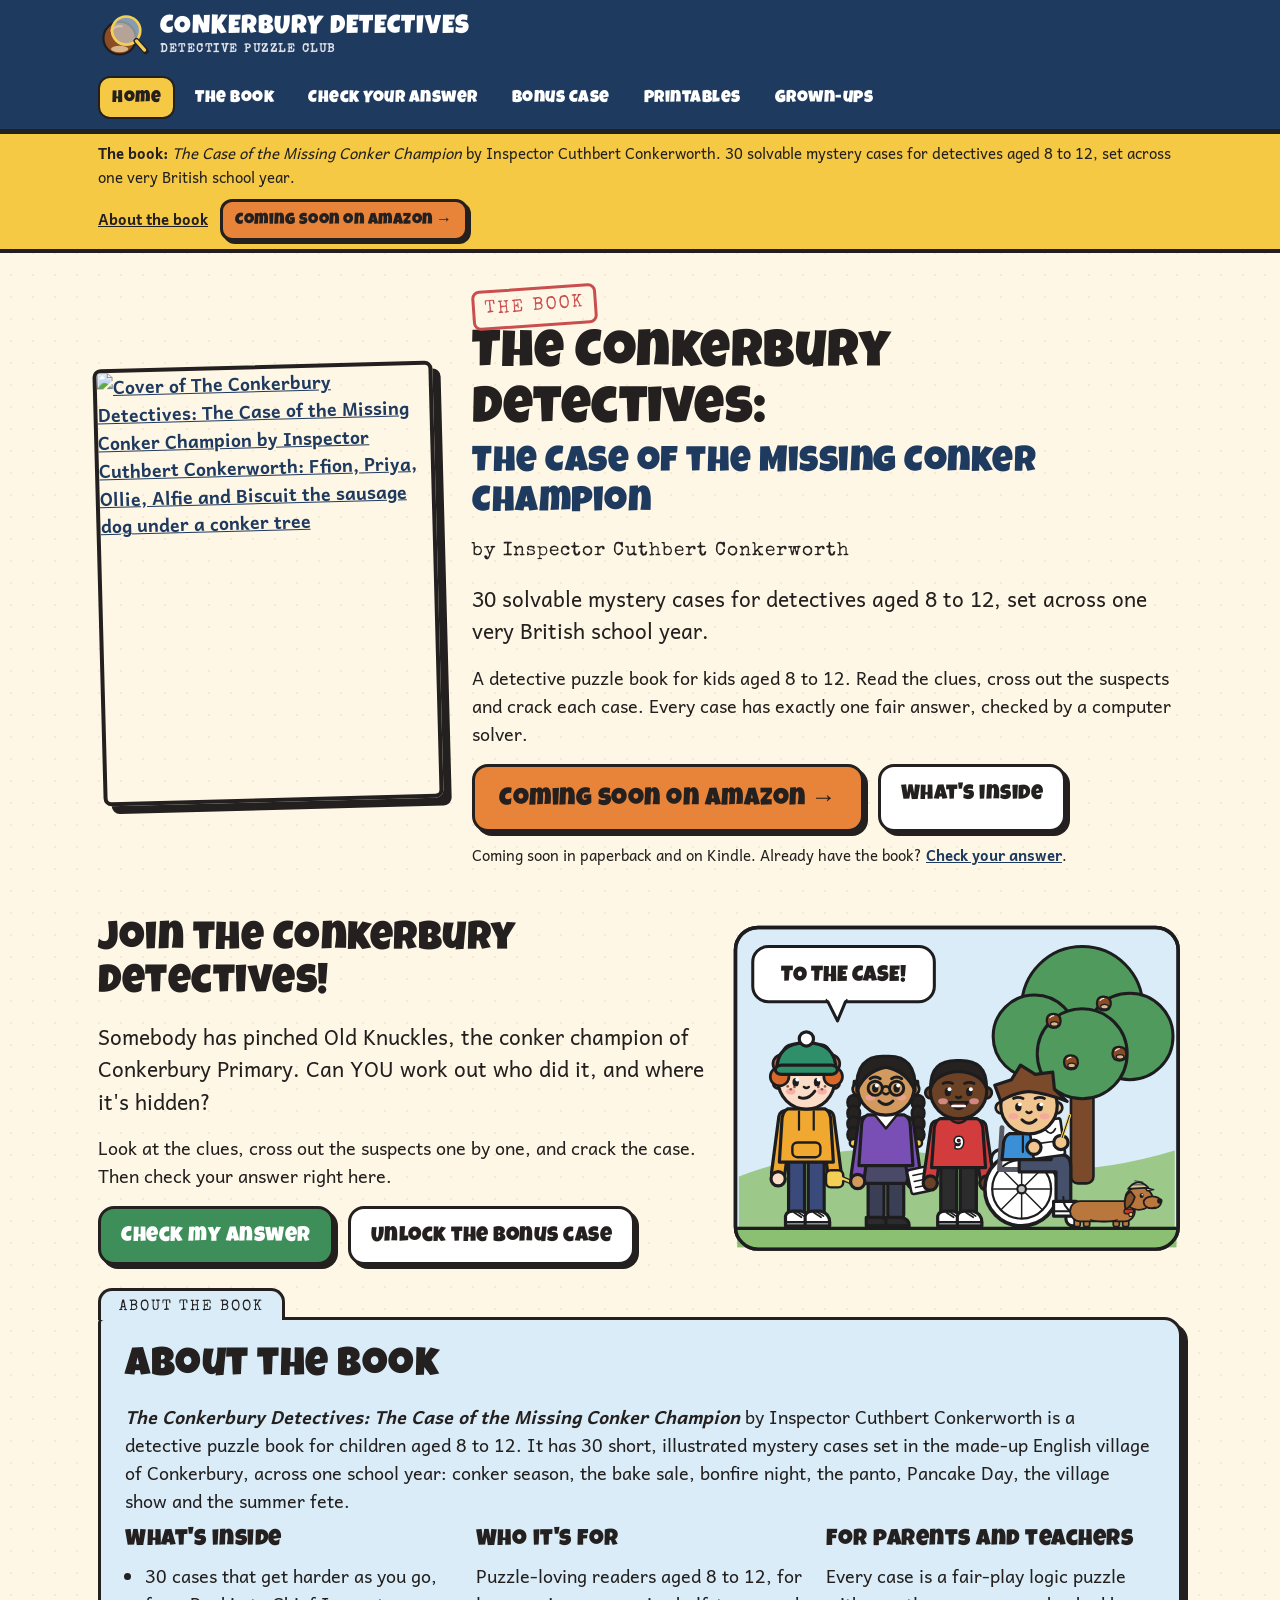
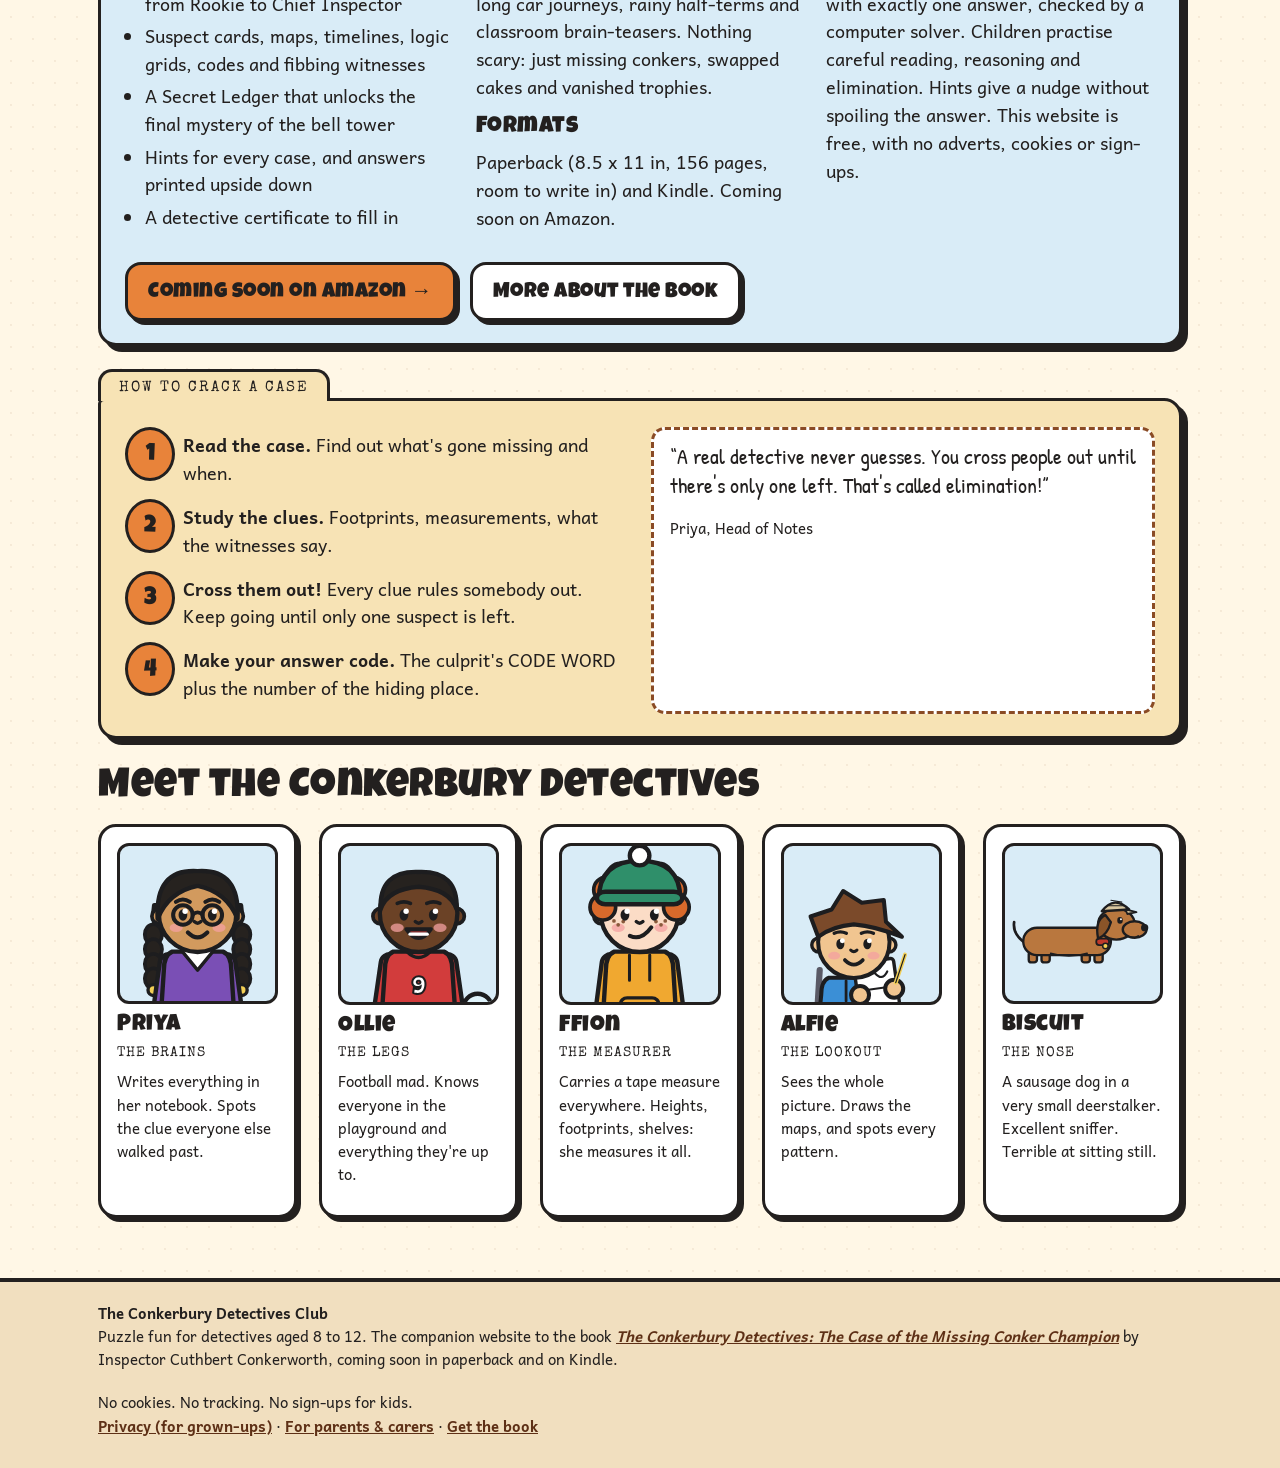
==== commit 37a0f76e: "Pen name Inspector Cuthbert Conkerworth + book landing page" ====
--- a/index.html
+++ b/index.html
@@ -3,31 +3,151 @@
 <head>
 <meta charset="utf-8">
 <meta name="viewport" content="width=device-width, initial-scale=1">
-<title>Home | The Conkerbury Detectives Club</title>
-<meta name="description" content="Solve the case with the Conkerbury Detectives.">
+<title>The Conkerbury Detectives: The Case of the Missing Conker Champion | Detective Puzzle Book for Kids 8-12</title>
+<meta name="description" content="The Conkerbury Detectives: The Case of the Missing Conker Champion by Inspector Cuthbert Conkerworth. A detective puzzle book for kids 8 to 12 with 30 solvable mystery cases, plus a free answer checker and bonus case.">
 <meta name="referrer" content="no-referrer">
+<meta name="robots" content="index, follow, max-image-preview:large">
 <meta http-equiv="Content-Security-Policy" content="default-src 'self'; img-src 'self' data:; style-src 'self' 'unsafe-inline'; script-src 'self'; form-action 'none'; base-uri 'none'">
 <link rel="canonical" href="https://conkerburydetectives.co.uk/">
+<meta property="og:type" content="book">
+<meta property="og:site_name" content="The Conkerbury Detectives Club">
+<meta property="og:locale" content="en_GB">
+<meta property="og:title" content="The Conkerbury Detectives: The Case of the Missing Conker Champion | Detective Puzzle Book for Kids 8-12">
+<meta property="og:description" content="The Conkerbury Detectives: The Case of the Missing Conker Champion by Inspector Cuthbert Conkerworth. A detective puzzle book for kids 8 to 12 with 30 solvable mystery cases, plus a free answer checker and bonus case.">
+<meta property="og:url" content="https://conkerburydetectives.co.uk/">
+<meta property="og:image" content="https://conkerburydetectives.co.uk/img/og-cover.jpg">
+<meta property="og:image:width" content="1200">
+<meta property="og:image:height" content="630">
+<meta property="og:image:alt" content="Cover of The Conkerbury Detectives: The Case of the Missing Conker Champion by Inspector Cuthbert Conkerworth">
+<meta name="twitter:card" content="summary_large_image">
+<meta name="twitter:title" content="The Conkerbury Detectives: The Case of the Missing Conker Champion | Detective Puzzle Book for Kids 8-12">
+<meta name="twitter:description" content="The Conkerbury Detectives: The Case of the Missing Conker Champion by Inspector Cuthbert Conkerworth. A detective puzzle book for kids 8 to 12 with 30 solvable mystery cases, plus a free answer checker and bonus case.">
+<meta name="twitter:image" content="https://conkerburydetectives.co.uk/img/og-cover.jpg">
+<meta name="twitter:image:alt" content="Cover of The Conkerbury Detectives: The Case of the Missing Conker Champion by Inspector Cuthbert Conkerworth">
 <link rel="stylesheet" href="style.css">
 <link rel="icon" href="data:image/svg+xml,<svg xmlns='http://www.w3.org/2000/svg' viewBox='6 8 96 84'><circle cx='46.0' cy='54.0' r='30.0' fill='%238a4b25' stroke='%231d1d1f' stroke-width='4' /><path d='M30,40 Q38,30 50,32' fill='none' stroke='%23c98a5a' stroke-width='4' stroke-linejoin='round' stroke-linecap='round' /><ellipse cx='46.0' cy='74.0' rx='16.0' ry='6.0' fill='%23d9b48a' stroke='%231d1d1f' stroke-width='0' /><circle cx='58.0' cy='40.0' r='26.0' fill='rgba(217,236,247,.55)' stroke='%23F3CF55' stroke-width='5' /><path d='M77,59 L94,78' fill='none' stroke='%2323201f' stroke-width='11' stroke-linejoin='round' stroke-linecap='round' /><path d='M77,59 L92,76' fill='none' stroke='%23F3CF55' stroke-width='6' stroke-linejoin='round' stroke-linecap='round' /></svg>">
+<script type="application/ld+json">
+{
+ "@context": "https://schema.org",
+ "@graph": [
+  {
+   "@type": "Organization",
+   "@id": "https://conkerburydetectives.co.uk/#org",
+   "name": "The Conkerbury Detectives Club",
+   "url": "https://conkerburydetectives.co.uk/",
+   "logo": "https://conkerburydetectives.co.uk/img/logo.png",
+   "email": "hello@conkerburydetectives.co.uk"
+  },
+  {
+   "@type": "WebSite",
+   "@id": "https://conkerburydetectives.co.uk/#website",
+   "name": "The Conkerbury Detectives Club",
+   "url": "https://conkerburydetectives.co.uk/",
+   "inLanguage": "en-GB",
+   "publisher": {
+    "@id": "https://conkerburydetectives.co.uk/#org"
+   },
+   "description": "The companion website to the Conkerbury Detectives puzzle books for children aged 8 to 12."
+  },
+  {
+   "@type": "WebPage",
+   "@id": "https://conkerburydetectives.co.uk/#page",
+   "url": "https://conkerburydetectives.co.uk/",
+   "name": "The Conkerbury Detectives: The Case of the Missing Conker Champion | Detective Puzzle Book for Kids 8-12",
+   "description": "The Conkerbury Detectives: The Case of the Missing Conker Champion by Inspector Cuthbert Conkerworth. A detective puzzle book for kids 8 to 12 with 30 solvable mystery cases, plus a free answer checker and bonus case.",
+   "isPartOf": {
+    "@id": "https://conkerburydetectives.co.uk/#website"
+   },
+   "inLanguage": "en-GB",
+   "about": {
+    "@id": "https://conkerburydetectives.co.uk/book.html#book"
+   }
+  },
+  {
+   "@type": "Book",
+   "@id": "https://conkerburydetectives.co.uk/book.html#book",
+   "name": "The Conkerbury Detectives: The Case of the Missing Conker Champion",
+   "alternateName": "The Case of the Missing Conker Champion",
+   "url": "https://conkerburydetectives.co.uk/book.html",
+   "image": "https://conkerburydetectives.co.uk/img/book-cover-800.jpg",
+   "author": {
+    "@type": "Person",
+    "name": "Inspector Cuthbert Conkerworth"
+   },
+   "description": "A detective puzzle book for children aged 8 to 12: 30 solvable mystery cases for detectives aged 8 to 12, set across one very British school year. Every case is a fair-play elimination puzzle with exactly one answer, checked by a computer solver.",
+   "genre": [
+    "Children's mystery",
+    "Puzzle book",
+    "Activity book"
+   ],
+   "audience": {
+    "@type": "PeopleAudience",
+    "suggestedMinAge": 8,
+    "suggestedMaxAge": 12
+   },
+   "typicalAgeRange": "8-12",
+   "inLanguage": "en-GB",
+   "isFamilyFriendly": true,
+   "bookFormat": [
+    "https://schema.org/Paperback",
+    "https://schema.org/EBook"
+   ],
+   "numberOfPages": 156,
+   "isPartOf": {
+    "@type": "BookSeries",
+    "name": "The Conkerbury Detectives"
+   },
+   "publisher": {
+    "@id": "https://conkerburydetectives.co.uk/#org"
+   }
+  }
+ ]
+}
+</script>
+<script src="data/book.js"></script>
 <script src="app.js" defer></script>
 </head>
 <body>
 <a class="skip" href="#main">Skip to the case</a>
 <header class="site"><div class="wrap">
 <a class="brand" href="index.html"><svg xmlns="http://www.w3.org/2000/svg" viewBox="6 8 96 84"><circle cx="46.0" cy="54.0" r="30.0" fill="#8a4b25" stroke="#1d1d1f" stroke-width="4" /><path d="M30,40 Q38,30 50,32" fill="none" stroke="#c98a5a" stroke-width="4" stroke-linejoin="round" stroke-linecap="round" /><ellipse cx="46.0" cy="74.0" rx="16.0" ry="6.0" fill="#d9b48a" stroke="#1d1d1f" stroke-width="0" /><circle cx="58.0" cy="40.0" r="26.0" fill="rgba(217,236,247,.55)" stroke="#F3CF55" stroke-width="5" /><path d="M77,59 L94,78" fill="none" stroke="#23201f" stroke-width="11" stroke-linejoin="round" stroke-linecap="round" /><path d="M77,59 L92,76" fill="none" stroke="#F3CF55" stroke-width="6" stroke-linejoin="round" stroke-linecap="round" /></svg><span><b>CONKERBURY DETECTIVES</b><small>DETECTIVE PUZZLE CLUB</small></span></a>
-<nav class="main" aria-label="Main"><a href="index.html" aria-current="page">Home</a><a href="check.html">Check Your Answer</a><a href="bonus.html">Bonus Case</a><a href="printables.html">Printables</a><a href="parents.html">Grown-ups</a></nav></div></header>
+<nav class="main" aria-label="Main"><a href="index.html" aria-current="page">Home</a><a href="book.html">The Book</a><a href="check.html">Check Your Answer</a><a href="bonus.html">Bonus Case</a><a href="printables.html">Printables</a><a href="parents.html">Grown-ups</a></nav></div></header>
+<div class="bookbar"><div class="wrap"><span><b>The book:</b> <i>The Case of the Missing Conker Champion</i> by Inspector Cuthbert Conkerworth. 30 solvable mystery cases for detectives aged 8 to 12, set across one very British school year.</span>
+<span class="bb-btns"><a href="book.html">About the book</a> <!-- BOOK_URL placeholder: set BOOK_URL in site_src/build_site.py (or data/book.js) when the book is live --><a class="btn buy soon sm" data-book-link href="book.html#get-the-book">Coming soon on Amazon</a></span></div></div>
 <main id="main">
 
-<section class="hero">
+<section class="bookhero" aria-labelledby="book-h1">
+ <a class="cover" href="book.html"><img src="img/book-cover-400.jpg" srcset="img/book-cover-400.jpg 400w, img/book-cover-800.jpg 800w" sizes="(max-width: 760px) 70vw, 340px" width="400" height="517" alt="Cover of The Conkerbury Detectives: The Case of the Missing Conker Champion by Inspector Cuthbert Conkerworth: Ffion, Priya, Ollie, Alfie and Biscuit the sausage dog under a conker tree"></a>
  <div>
-  <span class="stamp red">Top secret</span>
-  <h1>Join the Conkerbury Detectives!</h1>
+  <span class="stamp red">The book</span>
+  <h1 id="book-h1">The Conkerbury Detectives: <span class="t2">The Case of the Missing Conker Champion</span></h1>
+  <p class="byline">by Inspector Cuthbert Conkerworth</p>
+  <p class="lead">30 solvable mystery cases for detectives aged 8 to 12, set across one very British school year.</p>
+  <p>A detective puzzle book for kids aged 8 to 12. Read the clues, cross out the suspects and crack each case. Every case has exactly one fair answer, checked by a computer solver.</p>
+  <div class="btns"><!-- BOOK_URL placeholder: set BOOK_URL in site_src/build_site.py (or data/book.js) when the book is live --><a class="btn buy soon big" data-book-link href="book.html#get-the-book">Coming soon on Amazon</a><a class="btn alt" href="book.html">What's inside</a></div>
+  <p class="small" style="margin-top:12px">Coming soon in paperback and on Kindle. Already have the book? <a href="check.html">Check your answer</a>.</p>
+ </div>
+</section>
+
+<section class="hero club">
+ <div>
+  <h2>Join the Conkerbury Detectives!</h2>
   <p class="lead">Somebody has pinched Old Knuckles, the conker champion of Conkerbury Primary. Can YOU work out who did it, and where it's hidden?</p>
   <p>Look at the clues, cross out the suspects one by one, and crack the case. Then check your answer right here.</p>
   <div class="btns"><a class="btn go" href="check.html">Check my answer</a><a class="btn alt" href="bonus.html">Unlock the bonus case</a></div>
  </div>
  <div class="art"><svg role="img" aria-label="The Conkerbury Detectives: Ffion, Priya, Ollie and Alfie with Biscuit the sausage dog, under a big conker tree" xmlns="http://www.w3.org/2000/svg" viewBox="0 0 520 380"><rect x="4.0" y="4.0" width="512.0" height="372.0" rx="26" fill="#d9ecf7" stroke="#1d1d1f" stroke-width="4" /><path d="M8,292 Q140,242 260,272 T512,262 L512,372 L8,372 Z" fill="#9cc98a" stroke="#1d1d1f" stroke-width="0" stroke-linejoin="round" stroke-linecap="round" /><rect x="392.0" y="120.0" width="26.0" height="180.0" rx="8" fill="#7a4a2a" stroke="#1d1d1f" stroke-width="3" /><circle cx="405.0" cy="96.0" r="70.0" fill="#4f9a5c" stroke="#1d1d1f" stroke-width="3.5" /><circle cx="350.0" cy="130.0" r="48.0" fill="#4f9a5c" stroke="#1d1d1f" stroke-width="3.5" /><circle cx="460.0" cy="130.0" r="50.0" fill="#4f9a5c" stroke="#1d1d1f" stroke-width="3.5" /><circle cx="405.0" cy="150.0" r="52.0" fill="#4f9a5c" stroke="#1d1d1f" stroke-width="3.5" /><path d="M364,112 Q364,103.6 372,104 Q380.4,104.4 380,112.8 Q379.2,120 372,120 Q364.4,119.6 364,112 Z" fill="#8A4B25" stroke="#1d1d1f" stroke-width="2.6" stroke-linejoin="round" stroke-linecap="round" /><ellipse cx="372.8" cy="115.6" rx="4.4" ry="2.6" fill="#D9B98C" stroke="#1d1d1f" stroke-width="1.4" /><path d="M367.6,108.4 Q369.6,106.0 372,106.24" fill="none" stroke="#FFFFFF" stroke-width="1.2" stroke-linejoin="round" stroke-linecap="round" /><path d="M422,92 Q422,83.6 430,84 Q438.4,84.4 438,92.8 Q437.2,100 430,100 Q422.4,99.6 422,92 Z" fill="#8A4B25" stroke="#1d1d1f" stroke-width="2.6" stroke-linejoin="round" stroke-linecap="round" /><ellipse cx="430.8" cy="95.6" rx="4.4" ry="2.6" fill="#D9B98C" stroke="#1d1d1f" stroke-width="1.4" /><path d="M425.6,88.4 Q427.6,86.0 430,86.24" fill="none" stroke="#FFFFFF" stroke-width="1.2" stroke-linejoin="round" stroke-linecap="round" /><path d="M440,150 Q440,141.6 448,142 Q456.4,142.4 456,150.8 Q455.2,158 448,158 Q440.4,157.6 440,150 Z" fill="#8A4B25" stroke="#1d1d1f" stroke-width="2.6" stroke-linejoin="round" stroke-linecap="round" /><ellipse cx="448.8" cy="153.6" rx="4.4" ry="2.6" fill="#D9B98C" stroke="#1d1d1f" stroke-width="1.4" /><path d="M443.6,146.4 Q445.6,144.0 448,144.24" fill="none" stroke="#FFFFFF" stroke-width="1.2" stroke-linejoin="round" stroke-linecap="round" /><path d="M384,160 Q384,151.6 392,152 Q400.4,152.4 400,160.8 Q399.2,168 392,168 Q384.4,167.6 384,160 Z" fill="#8A4B25" stroke="#1d1d1f" stroke-width="2.6" stroke-linejoin="round" stroke-linecap="round" /><ellipse cx="392.8" cy="163.6" rx="4.4" ry="2.6" fill="#D9B98C" stroke="#1d1d1f" stroke-width="1.4" /><path d="M387.6,156.4 Q389.6,154.0 392,154.24" fill="none" stroke="#FFFFFF" stroke-width="1.2" stroke-linejoin="round" stroke-linecap="round" /><rect x="6.0" y="350.0" width="508.0" height="24.0" rx="0" fill="#8bbf72" stroke="#1d1d1f" stroke-width="0" /><path d="M6,352 L514,352" fill="none" stroke="#1d1d1f" stroke-width="3.5" stroke-linejoin="round" stroke-linecap="round" /><rect x="4.0" y="4.0" width="512.0" height="372.0" rx="26" fill="none" stroke="#1d1d1f" stroke-width="4" /><svg x="15.0" y="102.08000000000001" width="142.0" height="249.92" viewBox="-50 -174 100 176" overflow="visible"><g><rect x="-14.5" y="-58.0" width="13.0" height="52.0" rx="3" fill="#3a4a7a" stroke="#1d1d1f" stroke-width="2.6" /><rect x="1.5" y="-58.0" width="13.0" height="52.0" rx="3" fill="#3a4a7a" stroke="#1d1d1f" stroke-width="2.6" /><path d="M-17.0,0 L-17.0,-8 Q-16.0,-12 -11.0,-12 L-4.0,-12 Q3.0,-10 3.0,-3 L3.0,0 Z" fill="#FFFFFF" stroke="#1d1d1f" stroke-width="2.6" stroke-linejoin="round" stroke-linecap="round" /><path d="M-17.0,-3 L3.0,-3" fill="none" stroke="#1d1d1f" stroke-width="2" stroke-linejoin="round" stroke-linecap="round" /><path d="M-10.0,-11 L-4.0,-7 M-8.0,-12 L-2.0,-8" fill="none" stroke="#1d1d1f" stroke-width="1.4" stroke-linejoin="round" stroke-linecap="round" /><path d="M-1.0,0 L-1.0,-8 Q0.0,-12 5.0,-12 L12.0,-12 Q19.0,-10 19.0,-3 L19.0,0 Z" fill="#FFFFFF" stroke="#1d1d1f" stroke-width="2.6" stroke-linejoin="round" stroke-linecap="round" /><path d="M-1.0,-3 L19.0,-3" fill="none" stroke="#1d1d1f" stroke-width="2" stroke-linejoin="round" stroke-linecap="round" /><path d="M6.0,-11 L12.0,-7 M8.0,-12 L14.0,-8" fill="none" stroke="#1d1d1f" stroke-width="1.4" stroke-linejoin="round" stroke-linecap="round" /><path d="M-17.0,-88.39 L-23.0,-42.4116" fill="none" stroke="#1d1d1f" stroke-width="13.5" stroke-linejoin="round" stroke-linecap="round" /><path d="M-17.0,-88.39 L-23.0,-42.4116" fill="none" stroke="#f0a830" stroke-width="8.3" stroke-linejoin="round" stroke-linecap="round" /><circle cx="-23.0" cy="-38.4" r="5.8" fill="#FBDCC6" stroke="#1d1d1f" stroke-width="2.6" /><path d="M17.0,-88.39 L23.0,-42.4116" fill="none" stroke="#1d1d1f" stroke-width="13.5" stroke-linejoin="round" stroke-linecap="round" /><path d="M17.0,-88.39 L23.0,-42.4116" fill="none" stroke="#f0a830" stroke-width="8.3" stroke-linejoin="round" stroke-linecap="round" /><circle cx="23.0" cy="-38.4" r="5.8" fill="#FBDCC6" stroke="#1d1d1f" stroke-width="2.6" /><path d="M-15.0,-95.39 Q-20.0,-93.39 -20.0,-84.39 L-22.0,-51.9784 L22.0,-51.9784 L20.0,-84.39 Q20.0,-93.39 15.0,-95.39 Z" fill="#f0a830" stroke="#1d1d1f" stroke-width="2.6" stroke-linejoin="round" stroke-linecap="round" /><path d="M-6,-93.39 L-6,-78.39 M6,-93.39 L6,-78.39" fill="none" stroke="#1d1d1f" stroke-width="1.8" stroke-linejoin="round" stroke-linecap="round" /><rect x="-11.4" y="-68.0" width="22.8" height="12.0" rx="4" fill="#f0a830" stroke="#1d1d1f" stroke-width="2" /><rect x="16.0" y="-45.4" width="14.0" height="14.0" rx="4" fill="#F3CF55" stroke="#1d1d1f" stroke-width="2" /><path d="M30.0,-38.4116 l14,6" fill="none" stroke="#F3CF55" stroke-width="3" stroke-linejoin="round" stroke-linecap="round" /><path d="M30.0,-39.9116 l14,6 M30.0,-36.9116 l14,6" fill="none" stroke="#1d1d1f" stroke-width="1" stroke-linejoin="round" stroke-linecap="round" /><circle cx="-22.5" cy="-116.4" r="4.6" fill="#FBDCC6" stroke="#1d1d1f" stroke-width="2.2" /><circle cx="22.5" cy="-116.4" r="4.6" fill="#FBDCC6" stroke="#1d1d1f" stroke-width="2.2" /><ellipse cx="0.0" cy="-118.2" rx="23.0" ry="23.0" fill="#FBDCC6" stroke="#1d1d1f" stroke-width="2.6" /><ellipse cx="-12.7" cy="-109.5" rx="3.9" ry="2.5" fill="#F4A0A0" stroke="#1d1d1f" stroke-width="0" opacity="0.75"/><ellipse cx="12.7" cy="-109.5" rx="3.9" ry="2.5" fill="#F4A0A0" stroke="#1d1d1f" stroke-width="0" opacity="0.75"/><circle cx="-9.7" cy="-113.2" r="1.1" fill="#8a5a3c" stroke="#1d1d1f" stroke-width="0" /><circle cx="-12.7" cy="-111.3" r="1.1" fill="#8a5a3c" stroke="#1d1d1f" stroke-width="0" /><circle cx="-15.2" cy="-113.6" r="1.1" fill="#8a5a3c" stroke="#1d1d1f" stroke-width="0" /><circle cx="9.7" cy="-113.2" r="1.1" fill="#8a5a3c" stroke="#1d1d1f" stroke-width="0" /><circle cx="12.7" cy="-111.3" r="1.1" fill="#8a5a3c" stroke="#1d1d1f" stroke-width="0" /><circle cx="15.2" cy="-113.6" r="1.1" fill="#8a5a3c" stroke="#1d1d1f" stroke-width="0" /><ellipse cx="-8.7" cy="-117.1" rx="2.6" ry="3.4" fill="#1d1d1f" stroke="#1d1d1f" stroke-width="0" /><circle cx="-7.4" cy="-119.3" r="1.6" fill="#FFFFFF" stroke="#1d1d1f" stroke-width="0" /><ellipse cx="8.7" cy="-117.1" rx="2.6" ry="3.4" fill="#1d1d1f" stroke="#1d1d1f" stroke-width="0" /><circle cx="10.0" cy="-119.3" r="1.6" fill="#FFFFFF" stroke="#1d1d1f" stroke-width="0" /><path d="M-12.65,-123.99 Q-8.74,-125.82999999999998 -4.83,-123.99" fill="none" stroke="#1d1d1f" stroke-width="2.2" stroke-linejoin="round" stroke-linecap="round" /><path d="M4.83,-123.99 Q8.74,-125.82999999999998 12.65,-123.99" fill="none" stroke="#1d1d1f" stroke-width="2.2" stroke-linejoin="round" stroke-linecap="round" /><path d="M-2,-113.17999999999999 Q0,-111.33999999999999 2,-113.17999999999999" fill="none" stroke="#1d1d1f" stroke-width="2" stroke-linejoin="round" stroke-linecap="round" /><path d="M-5.75,-104.74 Q1.1500000000000001,-101.74 6.8999999999999995,-109.74" fill="none" stroke="#1d1d1f" stroke-width="2.4" stroke-linejoin="round" stroke-linecap="round" /><circle cx="-21.8" cy="-121.7" r="7.6" fill="#D8692B" stroke="#1d1d1f" stroke-width="2.2" /><circle cx="-19.6" cy="-132.0" r="7.6" fill="#D8692B" stroke="#1d1d1f" stroke-width="2.2" /><circle cx="-11.5" cy="-140.1" r="7.6" fill="#D8692B" stroke="#1d1d1f" stroke-width="2.2" /><circle cx="0.0" cy="-143.1" r="7.6" fill="#D8692B" stroke="#1d1d1f" stroke-width="2.2" /><circle cx="11.5" cy="-140.1" r="7.6" fill="#D8692B" stroke="#1d1d1f" stroke-width="2.2" /><circle cx="19.6" cy="-132.0" r="7.6" fill="#D8692B" stroke="#1d1d1f" stroke-width="2.2" /><circle cx="21.8" cy="-121.7" r="7.6" fill="#D8692B" stroke="#1d1d1f" stroke-width="2.2" /><circle cx="-6.9" cy="-132.0" r="7.6" fill="#D8692B" stroke="#1d1d1f" stroke-width="2.2" /><circle cx="5.8" cy="-132.5" r="7.6" fill="#D8692B" stroke="#1d1d1f" stroke-width="2.2" /><path d="M-24.150000000000002,-126.28999999999999 Q-24.150000000000002,-149.29 0,-149.29 Q24.150000000000002,-149.29 24.150000000000002,-126.28999999999999 Z" fill="#2f8f6a" stroke="#1d1d1f" stroke-width="2.6" stroke-linejoin="round" stroke-linecap="round" /><rect x="-25.3" y="-130.9" width="50.6" height="7.4" rx="5" fill="#2f8f6a" stroke="#1d1d1f" stroke-width="2.6" /><circle cx="0.0" cy="-152.3" r="5.8" fill="#FFFFFF" stroke="#1d1d1f" stroke-width="2.6" /></g></svg><svg x="107.0" y="109.18" width="142.0" height="242.82" viewBox="-50 -169 100 171" overflow="visible"><g><path d="M-25.76,-117.83999999999999 Q-28.75,-99.44 -13.799999999999999,-99.44 L13.799999999999999,-99.44 Q28.75,-99.44 25.76,-117.83999999999999 Z" fill="#26221f" stroke="#1d1d1f" stroke-width="2.6" stroke-linejoin="round" stroke-linecap="round" /><ellipse cx="-26.2" cy="-100.6" rx="5.1" ry="6.0" fill="#26221f" stroke="#1d1d1f" stroke-width="2.2" /><ellipse cx="-26.2" cy="-91.8" rx="5.1" ry="6.0" fill="#26221f" stroke="#1d1d1f" stroke-width="2.2" /><ellipse cx="-26.2" cy="-83.1" rx="5.1" ry="6.0" fill="#26221f" stroke="#1d1d1f" stroke-width="2.2" /><ellipse cx="-26.2" cy="-74.4" rx="5.1" ry="6.0" fill="#26221f" stroke="#1d1d1f" stroke-width="2.2" /><circle cx="-26.2" cy="-67.6" r="3.2" fill="#F3CF55" stroke="#1d1d1f" stroke-width="2" /><ellipse cx="26.2" cy="-100.6" rx="5.1" ry="6.0" fill="#26221f" stroke="#1d1d1f" stroke-width="2.2" /><ellipse cx="26.2" cy="-91.8" rx="5.1" ry="6.0" fill="#26221f" stroke="#1d1d1f" stroke-width="2.2" /><ellipse cx="26.2" cy="-83.1" rx="5.1" ry="6.0" fill="#26221f" stroke="#1d1d1f" stroke-width="2.2" /><ellipse cx="26.2" cy="-74.4" rx="5.1" ry="6.0" fill="#26221f" stroke="#1d1d1f" stroke-width="2.2" /><circle cx="26.2" cy="-67.6" r="3.2" fill="#F3CF55" stroke="#1d1d1f" stroke-width="2" /><rect x="-14.5" y="-55.2" width="13.0" height="49.2" rx="3" fill="#3a3f55" stroke="#1d1d1f" stroke-width="2.6" /><rect x="1.5" y="-55.2" width="13.0" height="49.2" rx="3" fill="#3a3f55" stroke="#1d1d1f" stroke-width="2.6" /><path d="M-19.0,-55.1784 L-25.0,-34.7282 L25.0,-34.7282 L19.0,-55.1784 Z" fill="#4a4a68" stroke="#1d1d1f" stroke-width="2.6" stroke-linejoin="round" stroke-linecap="round" /><path d="M-16.0,0 L-16.0,-7 L-4.0,-7 Q3.0,-6 3.0,0 Z" fill="#2b2b2b" stroke="#1d1d1f" stroke-width="2.6" stroke-linejoin="round" stroke-linecap="round" /><path d="M0.0,0 L0.0,-7 L12.0,-7 Q19.0,-6 19.0,0 Z" fill="#2b2b2b" stroke="#1d1d1f" stroke-width="2.6" stroke-linejoin="round" stroke-linecap="round" /><path d="M-17.0,-83.39 L-23.0,-40.211600000000004" fill="none" stroke="#1d1d1f" stroke-width="13.5" stroke-linejoin="round" stroke-linecap="round" /><path d="M-17.0,-83.39 L-23.0,-40.211600000000004" fill="none" stroke="#7a4fb5" stroke-width="8.3" stroke-linejoin="round" stroke-linecap="round" /><circle cx="-23.0" cy="-36.2" r="5.8" fill="#D29A5E" stroke="#1d1d1f" stroke-width="2.6" /><path d="M17.0,-83.39 L23.0,-40.211600000000004" fill="none" stroke="#1d1d1f" stroke-width="13.5" stroke-linejoin="round" stroke-linecap="round" /><path d="M17.0,-83.39 L23.0,-40.211600000000004" fill="none" stroke="#7a4fb5" stroke-width="8.3" stroke-linejoin="round" stroke-linecap="round" /><circle cx="23.0" cy="-36.2" r="5.8" fill="#D29A5E" stroke="#1d1d1f" stroke-width="2.6" /><path d="M-15.0,-90.39 Q-20.0,-88.39 -20.0,-79.39 L-22.0,-49.1784 L22.0,-49.1784 L20.0,-79.39 Q20.0,-88.39 15.0,-90.39 Z" fill="#7a4fb5" stroke="#1d1d1f" stroke-width="2.6" stroke-linejoin="round" stroke-linecap="round" /><path d="M-9,-90.39 L0,-79.39 L9,-90.39" fill="#FFFFFF" stroke="#1d1d1f" stroke-width="2" stroke-linejoin="round" stroke-linecap="round" /><g transform="rotate(-12 23.0 -36.211600000000004)"><rect x="19.0" y="-46.2" width="16.0" height="20.0" rx="2" fill="#FFFFFF" stroke="#1d1d1f" stroke-width="2" /><path d="M23.0,-41.211600000000004 l9,0 M23.0,-36.211600000000004 l9,0 M23.0,-31.211600000000004 l7,0" fill="none" stroke="#1d1d1f" stroke-width="1.2" stroke-linejoin="round" stroke-linecap="round" /></g><circle cx="-22.5" cy="-111.4" r="4.6" fill="#D29A5E" stroke="#1d1d1f" stroke-width="2.2" /><circle cx="22.5" cy="-111.4" r="4.6" fill="#D29A5E" stroke="#1d1d1f" stroke-width="2.2" /><ellipse cx="0.0" cy="-113.2" rx="23.0" ry="23.0" fill="#D29A5E" stroke="#1d1d1f" stroke-width="2.6" /><ellipse cx="-12.7" cy="-104.5" rx="3.9" ry="2.5" fill="#F4A0A0" stroke="#1d1d1f" stroke-width="0" opacity="0.75"/><ellipse cx="12.7" cy="-104.5" rx="3.9" ry="2.5" fill="#F4A0A0" stroke="#1d1d1f" stroke-width="0" opacity="0.75"/><ellipse cx="-8.7" cy="-112.1" rx="2.6" ry="3.4" fill="#1d1d1f" stroke="#1d1d1f" stroke-width="0" /><circle cx="-7.4" cy="-114.3" r="1.6" fill="#FFFFFF" stroke="#1d1d1f" stroke-width="0" /><ellipse cx="8.7" cy="-112.1" rx="2.6" ry="3.4" fill="#1d1d1f" stroke="#1d1d1f" stroke-width="0" /><circle cx="10.0" cy="-114.3" r="1.6" fill="#FFFFFF" stroke="#1d1d1f" stroke-width="0" /><path d="M-12.879999999999999,-119.91 Q-8.74,-122.66999999999999 -4.6000000000000005,-119.91" fill="none" stroke="#1d1d1f" stroke-width="2.4" stroke-linejoin="round" stroke-linecap="round" /><path d="M4.6000000000000005,-119.91 Q8.74,-122.66999999999999 12.879999999999999,-119.91" fill="none" stroke="#1d1d1f" stroke-width="2.4" stroke-linejoin="round" stroke-linecap="round" /><path d="M-2,-108.17999999999999 Q0,-106.33999999999999 2,-108.17999999999999" fill="none" stroke="#1d1d1f" stroke-width="2" stroke-linejoin="round" stroke-linecap="round" /><path d="M-5.75,-101.74 Q0,-95.99 5.75,-101.74" fill="none" stroke="#1d1d1f" stroke-width="2.4" stroke-linejoin="round" stroke-linecap="round" /><path d="M-23.69,-109.78999999999999 Q-25.3,-139.69 0,-138.07999999999998 Q25.3,-139.69 23.69,-109.78999999999999 Q17.25,-125.89 0,-129.34 Q-17.25,-125.89 -23.69,-109.78999999999999 Z" fill="#26221f" stroke="#1d1d1f" stroke-width="2.6" stroke-linejoin="round" stroke-linecap="round" /><circle cx="-8.7" cy="-112.1" r="5.8" fill="none" stroke="#1d1d1f" stroke-width="2.4" /><circle cx="8.7" cy="-112.1" r="5.8" fill="none" stroke="#1d1d1f" stroke-width="2.4" /><path d="M-2.99,-112.08999999999999 Q0,-115.08999999999999 2.99,-112.08999999999999" fill="none" stroke="#1d1d1f" stroke-width="2.2" stroke-linejoin="round" stroke-linecap="round" /></g></svg><svg x="191.0" y="113.44" width="142.0" height="238.56" viewBox="-50 -166 100 168" overflow="visible"><g><rect x="-14.5" y="-53.5" width="13.0" height="47.5" rx="3" fill="#2c2c2c" stroke="#1d1d1f" stroke-width="2.6" /><rect x="1.5" y="-53.5" width="13.0" height="47.5" rx="3" fill="#2c2c2c" stroke="#1d1d1f" stroke-width="2.6" /><path d="M-17.0,0 L-17.0,-8 Q-16.0,-12 -11.0,-12 L-4.0,-12 Q3.0,-10 3.0,-3 L3.0,0 Z" fill="#FFFFFF" stroke="#1d1d1f" stroke-width="2.6" stroke-linejoin="round" stroke-linecap="round" /><path d="M-17.0,-3 L3.0,-3" fill="none" stroke="#1d1d1f" stroke-width="2" stroke-linejoin="round" stroke-linecap="round" /><path d="M-10.0,-11 L-4.0,-7 M-8.0,-12 L-2.0,-8" fill="none" stroke="#1d1d1f" stroke-width="1.4" stroke-linejoin="round" stroke-linecap="round" /><path d="M-1.0,0 L-1.0,-8 Q0.0,-12 5.0,-12 L12.0,-12 Q19.0,-10 19.0,-3 L19.0,0 Z" fill="#FFFFFF" stroke="#1d1d1f" stroke-width="2.6" stroke-linejoin="round" stroke-linecap="round" /><path d="M-1.0,-3 L19.0,-3" fill="none" stroke="#1d1d1f" stroke-width="2" stroke-linejoin="round" stroke-linecap="round" /><path d="M6.0,-11 L12.0,-7 M8.0,-12 L14.0,-8" fill="none" stroke="#1d1d1f" stroke-width="1.4" stroke-linejoin="round" stroke-linecap="round" /><path d="M-17.0,-80.39 L-23.0,-38.8916" fill="none" stroke="#1d1d1f" stroke-width="13.5" stroke-linejoin="round" stroke-linecap="round" /><path d="M-17.0,-80.39 L-23.0,-38.8916" fill="none" stroke="#d23c3c" stroke-width="8.3" stroke-linejoin="round" stroke-linecap="round" /><circle cx="-23.0" cy="-34.9" r="5.8" fill="#6B4226" stroke="#1d1d1f" stroke-width="2.6" /><path d="M17.0,-80.39 L23.0,-38.8916" fill="none" stroke="#1d1d1f" stroke-width="13.5" stroke-linejoin="round" stroke-linecap="round" /><path d="M17.0,-80.39 L23.0,-38.8916" fill="none" stroke="#d23c3c" stroke-width="8.3" stroke-linejoin="round" stroke-linecap="round" /><circle cx="23.0" cy="-34.9" r="5.8" fill="#6B4226" stroke="#1d1d1f" stroke-width="2.6" /><path d="M-15.0,-87.39 Q-20.0,-85.39 -20.0,-76.39 L-22.0,-47.4984 L22.0,-47.4984 L20.0,-76.39 Q20.0,-85.39 15.0,-87.39 Z" fill="#d23c3c" stroke="#1d1d1f" stroke-width="2.6" stroke-linejoin="round" stroke-linecap="round" /><path d="M-7,-87.39 Q0,-80.39 7,-87.39" fill="none" stroke="#1d1d1f" stroke-width="2" stroke-linejoin="round" stroke-linecap="round" /><text x="0" y="-62.39" font-family="Luckiest Guy" font-size="15" text-anchor="middle" fill="#FFFFFF" stroke="#1d1d1f" stroke-width="1.2">9</text><path d="M23.0,-34.8916 L31.0,-46.8916" fill="none" stroke="#1d1d1f" stroke-width="4.2" stroke-linejoin="round" stroke-linecap="round" /><circle cx="35.0" cy="-53.9" r="8.5" fill="#DFF3FB" stroke="#1d1d1f" stroke-width="2.6" /><circle cx="-22.5" cy="-108.4" r="4.6" fill="#6B4226" stroke="#1d1d1f" stroke-width="2.2" /><circle cx="22.5" cy="-108.4" r="4.6" fill="#6B4226" stroke="#1d1d1f" stroke-width="2.2" /><ellipse cx="0.0" cy="-110.2" rx="23.0" ry="23.0" fill="#6B4226" stroke="#1d1d1f" stroke-width="2.6" /><ellipse cx="-12.7" cy="-101.5" rx="3.9" ry="2.5" fill="#F4A0A0" stroke="#1d1d1f" stroke-width="0" opacity="0.75"/><ellipse cx="12.7" cy="-101.5" rx="3.9" ry="2.5" fill="#F4A0A0" stroke="#1d1d1f" stroke-width="0" opacity="0.75"/><ellipse cx="-8.7" cy="-109.1" rx="2.6" ry="3.4" fill="#1d1d1f" stroke="#1d1d1f" stroke-width="0" /><circle cx="-7.4" cy="-111.3" r="1.6" fill="#FFFFFF" stroke="#1d1d1f" stroke-width="0" /><ellipse cx="8.7" cy="-109.1" rx="2.6" ry="3.4" fill="#1d1d1f" stroke="#1d1d1f" stroke-width="0" /><circle cx="10.0" cy="-111.3" r="1.6" fill="#FFFFFF" stroke="#1d1d1f" stroke-width="0" /><path d="M-12.65,-115.99 Q-8.74,-117.82999999999998 -4.83,-115.99" fill="none" stroke="#1d1d1f" stroke-width="2.2" stroke-linejoin="round" stroke-linecap="round" /><path d="M4.83,-115.99 Q8.74,-117.82999999999998 12.65,-115.99" fill="none" stroke="#1d1d1f" stroke-width="2.2" stroke-linejoin="round" stroke-linecap="round" /><path d="M-2,-105.17999999999999 Q0,-103.33999999999999 2,-105.17999999999999" fill="none" stroke="#1d1d1f" stroke-width="2" stroke-linejoin="round" stroke-linecap="round" /><path d="M-7.36,-100.74 Q0,-90.0 7.36,-100.74 Z" fill="#7a2b2b" stroke="#1d1d1f" stroke-width="2.2" stroke-linejoin="round" stroke-linecap="round" /><path d="M-5.06,-97.74 L5.06,-97.74" fill="none" stroke="#FFFFFF" stroke-width="2" stroke-linejoin="round" stroke-linecap="round" /><path d="M-22.54,-112.53999999999999 Q-23.46,-135.54 0,-134.62 Q23.46,-135.54 22.54,-112.53999999999999 Q18.400000000000002,-124.5 0,-125.88 Q-18.400000000000002,-124.5 -22.54,-112.53999999999999 Z" fill="#26221f" stroke="#1d1d1f" stroke-width="2.6" stroke-linejoin="round" stroke-linecap="round" /></g></svg><svg x="286.68" y="121.96000000000001" width="130.64" height="230.04" viewBox="-40 -160 92 162" overflow="visible"><g><circle cx="-6.0" cy="-30.0" r="30.0" fill="#FFFFFF" stroke="#1d1d1f" stroke-width="3" /><circle cx="-6.0" cy="-30.0" r="24.0" fill="none" stroke="#1d1d1f" stroke-width="1.8" /><path d="M-6,-30 L18.0,-30.0" fill="none" stroke="#1d1d1f" stroke-width="1.2" stroke-linejoin="round" stroke-linecap="round" /><path d="M-6,-30 L11.0,-13.0" fill="none" stroke="#1d1d1f" stroke-width="1.2" stroke-linejoin="round" stroke-linecap="round" /><path d="M-6,-30 L-6.0,-6.0" fill="none" stroke="#1d1d1f" stroke-width="1.2" stroke-linejoin="round" stroke-linecap="round" /><path d="M-6,-30 L-23.0,-13.0" fill="none" stroke="#1d1d1f" stroke-width="1.2" stroke-linejoin="round" stroke-linecap="round" /><path d="M-6,-30 L-30.0,-30.0" fill="none" stroke="#1d1d1f" stroke-width="1.2" stroke-linejoin="round" stroke-linecap="round" /><path d="M-6,-30 L-23.0,-47.0" fill="none" stroke="#1d1d1f" stroke-width="1.2" stroke-linejoin="round" stroke-linecap="round" /><path d="M-6,-30 L-6.0,-54.0" fill="none" stroke="#1d1d1f" stroke-width="1.2" stroke-linejoin="round" stroke-linecap="round" /><path d="M-6,-30 L11.0,-47.0" fill="none" stroke="#1d1d1f" stroke-width="1.2" stroke-linejoin="round" stroke-linecap="round" /><circle cx="-6.0" cy="-30.0" r="3.5" fill="#bbbbbb" stroke="#1d1d1f" stroke-width="1.8" /><path d="M-22,-80 L-24,-46 L30,-46 L34,-10" fill="none" stroke="#5a5a66" stroke-width="4" stroke-linejoin="round" stroke-linecap="round" /><circle cx="36.0" cy="-6.0" r="6.0" fill="#FFFFFF" stroke="#1d1d1f" stroke-width="2.6" /><path d="M-8,-58 L26,-58 Q34,-58 34,-48 L34,-14 L22,-14 L22,-44 L-8,-44 Z" fill="#45506b" stroke="#1d1d1f" stroke-width="2.6" stroke-linejoin="round" stroke-linecap="round" /><path d="M20,-14 L20,-20 L38,-20 Q44,-18 44,-12 L44,-8 L20,-8 Z" fill="#FFFFFF" stroke="#1d1d1f" stroke-width="2.6" stroke-linejoin="round" stroke-linecap="round" /><path d="M20,-12 L44,-12" fill="none" stroke="#1d1d1f" stroke-width="1.6" stroke-linejoin="round" stroke-linecap="round" /><path d="M-16,-75.15 Q-21,-73.15 -21,-64.15 L-22,-54 L18,-54 L19,-64.15 Q19,-73.15 14,-75.15 Z" fill="#3b8fd6" stroke="#1d1d1f" stroke-width="2.6" stroke-linejoin="round" stroke-linecap="round" /><path d="M-5,-73.15 L-5,-60.150000000000006 M5,-73.15 L5,-60.150000000000006" fill="none" stroke="#1d1d1f" stroke-width="1.8" stroke-linejoin="round" stroke-linecap="round" /><g transform="rotate(-8 14 -68)"><rect x="2.0" y="-86.0" width="26.0" height="30.0" rx="2" fill="#FFFFFF" stroke="#1d1d1f" stroke-width="2.2" /><path d="M7,-78 q4,-6 8,0 t8,0 M7,-68 l14,0" fill="none" stroke="#1d1d1f" stroke-width="1.4" stroke-linejoin="round" stroke-linecap="round" /></g><circle cx="4.0" cy="-64.0" r="5.8" fill="#F1C590" stroke="#1d1d1f" stroke-width="2.6" /><circle cx="26.0" cy="-68.0" r="5.8" fill="#F1C590" stroke="#1d1d1f" stroke-width="2.6" /><path d="M27,-72 L33,-90" fill="none" stroke="#F3CF55" stroke-width="2.6" stroke-linejoin="round" stroke-linecap="round" /><path d="M27,-72 L33,-90" fill="none" stroke="#1d1d1f" stroke-width="0.8" stroke-linejoin="round" stroke-linecap="round" /><circle cx="-22.5" cy="-96.2" r="4.6" fill="#F1C590" stroke="#1d1d1f" stroke-width="2.2" /><circle cx="22.5" cy="-96.2" r="4.6" fill="#F1C590" stroke="#1d1d1f" stroke-width="2.2" /><ellipse cx="0.0" cy="-98.0" rx="23.0" ry="23.0" fill="#F1C590" stroke="#1d1d1f" stroke-width="2.6" /><ellipse cx="-12.7" cy="-89.3" rx="3.9" ry="2.5" fill="#F4A0A0" stroke="#1d1d1f" stroke-width="0" opacity="0.75"/><ellipse cx="12.7" cy="-89.3" rx="3.9" ry="2.5" fill="#F4A0A0" stroke="#1d1d1f" stroke-width="0" opacity="0.75"/><ellipse cx="-8.7" cy="-96.8" rx="2.6" ry="3.4" fill="#1d1d1f" stroke="#1d1d1f" stroke-width="0" /><circle cx="-7.4" cy="-99.0" r="1.6" fill="#FFFFFF" stroke="#1d1d1f" stroke-width="0" /><ellipse cx="8.7" cy="-96.8" rx="2.6" ry="3.4" fill="#1d1d1f" stroke="#1d1d1f" stroke-width="0" /><circle cx="10.0" cy="-99.0" r="1.6" fill="#FFFFFF" stroke="#1d1d1f" stroke-width="0" /><path d="M-12.65,-103.75 Q-8.74,-105.58999999999999 -4.83,-103.75" fill="none" stroke="#1d1d1f" stroke-width="2.2" stroke-linejoin="round" stroke-linecap="round" /><path d="M4.83,-103.75 Q8.74,-105.58999999999999 12.65,-103.75" fill="none" stroke="#1d1d1f" stroke-width="2.2" stroke-linejoin="round" stroke-linecap="round" /><path d="M-2,-92.94 Q0,-91.1 2,-92.94" fill="none" stroke="#1d1d1f" stroke-width="2" stroke-linejoin="round" stroke-linecap="round" /><path d="M-5.75,-86.5 Q0,-80.75 5.75,-86.5" fill="none" stroke="#1d1d1f" stroke-width="2.4" stroke-linejoin="round" stroke-linecap="round" /><path d="M-23.0,-101.5 L-27.9,-114.6 L-14.3,-119.1 L-6.9,-131.0 L5.1,-123.4 L19.3,-125.2 L20.7,-111.2 L31.0,-101.5 Q13.799999999999999,-108.35 0,-109.5 Q-13.799999999999999,-108.35 -23.0,-101.5 Z" fill="#7B4A2A" stroke="#1d1d1f" stroke-width="2.6" stroke-linejoin="round" stroke-linecap="round" /></g></svg><g transform="translate(430,350) scale(0.78)"><path d="M-46,-20 Q-62,-30 -60,-44" fill="none" stroke="#1d1d1f" stroke-width="3" stroke-linejoin="round" stroke-linecap="round" /><rect x="-44.0" y="-12.0" width="9.0" height="12.0" rx="3" fill="#B9773E" stroke="#1d1d1f" stroke-width="2.6" /><rect x="-30.0" y="-12.0" width="9.0" height="12.0" rx="3" fill="#B9773E" stroke="#1d1d1f" stroke-width="2.6" /><rect x="14.0" y="-12.0" width="9.0" height="12.0" rx="3" fill="#B9773E" stroke="#1d1d1f" stroke-width="2.6" /><rect x="28.0" y="-12.0" width="9.0" height="12.0" rx="3" fill="#B9773E" stroke="#1d1d1f" stroke-width="2.6" /><rect x="-50.0" y="-38.0" width="96.0" height="30.0" rx="15" fill="#B9773E" stroke="#1d1d1f" stroke-width="2.6" /><path d="M-20,-10 Q0,-4 20,-10" fill="none" stroke="#1d1d1f" stroke-width="1.8" stroke-linejoin="round" stroke-linecap="round" /><rect x="30.0" y="-26.0" width="14.0" height="7.0" rx="3" fill="#c0392b" stroke="#1d1d1f" stroke-width="2" /><circle cx="40.0" cy="-18.0" r="3.0" fill="#F3CF55" stroke="#1d1d1f" stroke-width="1.6" /><ellipse cx="52.0" cy="-42.0" rx="20.0" ry="17.0" fill="#B9773E" stroke="#1d1d1f" stroke-width="2.6" /><ellipse cx="72.0" cy="-36.0" rx="13.0" ry="9.0" fill="#B9773E" stroke="#1d1d1f" stroke-width="2.6" /><circle cx="83.0" cy="-38.0" r="4.0" fill="#1d1d1f" stroke="#1d1d1f" stroke-width="0" /><path d="M76,-29 Q71,-26 66,-28" fill="none" stroke="#1d1d1f" stroke-width="2" stroke-linejoin="round" stroke-linecap="round" /><ellipse cx="56.0" cy="-46.0" rx="3.0" ry="3.6" fill="#1d1d1f" stroke="#1d1d1f" stroke-width="0" /><circle cx="57.0" cy="-47.3" r="1.1" fill="#FFFFFF" stroke="#1d1d1f" stroke-width="0" /><path d="M40,-52 Q28,-46 32,-26 Q42,-30 46,-44 Z" fill="#8a5428" stroke="#1d1d1f" stroke-width="2.6" stroke-linejoin="round" stroke-linecap="round" /><path d="M36,-56 Q50,-74 66,-58 Z" fill="#d9c7a0" stroke="#1d1d1f" stroke-width="2.6" stroke-linejoin="round" stroke-linecap="round" /><path d="M62,-58 L74,-55 L64,-53 Z" fill="#d9c7a0" stroke="#1d1d1f" stroke-width="2" stroke-linejoin="round" stroke-linecap="round" /><path d="M42,-62 L60,-62 M46,-68 L58,-66" fill="none" stroke="#1d1d1f" stroke-width="1.2" stroke-linejoin="round" stroke-linecap="round" /></g><rect x="24.0" y="26.0" width="210.0" height="64.0" rx="18" fill="#FFFFFF" stroke="#1d1d1f" stroke-width="3.5" /><path d="M110,88 L122,112 L132,88" fill="#FFFFFF" stroke="#1d1d1f" stroke-width="3.5" stroke-linejoin="round" stroke-linecap="round" /><path d="M112,86 L130,86" fill="none" stroke="#FFFFFF" stroke-width="5" stroke-linejoin="round" stroke-linecap="round" /><text x="129" y="66" font-family="Luckiest Guy" font-size="25" text-anchor="middle" fill="#23201f">TO THE CASE!</text></svg></div>
+</section>
+
+<section class="folder sky" id="about-book" aria-labelledby="about-h"><span class="tab">ABOUT THE BOOK</span>
+<h2 id="about-h">About the book</h2>
+<p><b><i>The Conkerbury Detectives: The Case of the Missing Conker Champion</i></b> by Inspector Cuthbert Conkerworth is a detective puzzle book for children aged 8 to 12. It has 30 short, illustrated mystery cases set in the made-up English village of Conkerbury, across one school year: conker season, the bake sale, bonfire night, the panto, Pancake Day, the village show and the summer fete.</p>
+<div class="grid g3">
+ <div><h3>What's inside</h3><ul class="tight"><li>30 cases that get harder as you go, from Rookie to Chief Inspector</li><li>Suspect cards, maps, timelines, logic grids, codes and fibbing witnesses</li><li>A Secret Ledger that unlocks the final mystery of the bell tower</li><li>Hints for every case, and answers printed upside down</li><li>A detective certificate to fill in</li></ul></div>
+ <div><h3>Who it's for</h3><p>Puzzle-loving readers aged 8 to 12, for long car journeys, rainy half-terms and classroom brain-teasers. Nothing scary: just missing conkers, swapped cakes and vanished trophies.</p><h3>Formats</h3><p>Paperback (8.5 x 11 in, 156 pages, room to write in) and Kindle. Coming soon on Amazon.</p></div>
+ <div><h3>For parents and teachers</h3><p>Every case is a fair-play logic puzzle with exactly one answer, checked by a computer solver. Children practise careful reading, reasoning and elimination. Hints give a nudge without spoiling the answer. This website is free, with no adverts, cookies or sign-ups.</p></div>
+</div>
+<div class="btns"><!-- BOOK_URL placeholder: set BOOK_URL in site_src/build_site.py (or data/book.js) when the book is live --><a class="btn buy soon" data-book-link href="book.html#get-the-book">Coming soon on Amazon</a><a class="btn alt" href="book.html">More about the book</a></div>
 </section>
 
 <div class="folder manila"><span class="tab">HOW TO CRACK A CASE</span>
@@ -44,17 +164,10 @@
 <h2>Meet the Conkerbury Detectives</h2>
 <div class="grid g4" style="grid-template-columns:repeat(auto-fit,minmax(150px,1fr))"><div class="card"><div class="pic"><svg xmlns="http://www.w3.org/2000/svg" viewBox="-46 -153 92 92"><g><path d="M-25.76,-117.83999999999999 Q-28.75,-99.44 -13.799999999999999,-99.44 L13.799999999999999,-99.44 Q28.75,-99.44 25.76,-117.83999999999999 Z" fill="#26221f" stroke="#1d1d1f" stroke-width="2.6" stroke-linejoin="round" stroke-linecap="round" /><ellipse cx="-26.2" cy="-100.6" rx="5.1" ry="6.0" fill="#26221f" stroke="#1d1d1f" stroke-width="2.2" /><ellipse cx="-26.2" cy="-91.8" rx="5.1" ry="6.0" fill="#26221f" stroke="#1d1d1f" stroke-width="2.2" /><ellipse cx="-26.2" cy="-83.1" rx="5.1" ry="6.0" fill="#26221f" stroke="#1d1d1f" stroke-width="2.2" /><ellipse cx="-26.2" cy="-74.4" rx="5.1" ry="6.0" fill="#26221f" stroke="#1d1d1f" stroke-width="2.2" /><circle cx="-26.2" cy="-67.6" r="3.2" fill="#F3CF55" stroke="#1d1d1f" stroke-width="2" /><ellipse cx="26.2" cy="-100.6" rx="5.1" ry="6.0" fill="#26221f" stroke="#1d1d1f" stroke-width="2.2" /><ellipse cx="26.2" cy="-91.8" rx="5.1" ry="6.0" fill="#26221f" stroke="#1d1d1f" stroke-width="2.2" /><ellipse cx="26.2" cy="-83.1" rx="5.1" ry="6.0" fill="#26221f" stroke="#1d1d1f" stroke-width="2.2" /><ellipse cx="26.2" cy="-74.4" rx="5.1" ry="6.0" fill="#26221f" stroke="#1d1d1f" stroke-width="2.2" /><circle cx="26.2" cy="-67.6" r="3.2" fill="#F3CF55" stroke="#1d1d1f" stroke-width="2" /><rect x="-14.5" y="-55.2" width="13.0" height="49.2" rx="3" fill="#3a3f55" stroke="#1d1d1f" stroke-width="2.6" /><rect x="1.5" y="-55.2" width="13.0" height="49.2" rx="3" fill="#3a3f55" stroke="#1d1d1f" stroke-width="2.6" /><path d="M-19.0,-55.1784 L-25.0,-34.7282 L25.0,-34.7282 L19.0,-55.1784 Z" fill="#4a4a68" stroke="#1d1d1f" stroke-width="2.6" stroke-linejoin="round" stroke-linecap="round" /><path d="M-16.0,0 L-16.0,-7 L-4.0,-7 Q3.0,-6 3.0,0 Z" fill="#2b2b2b" stroke="#1d1d1f" stroke-width="2.6" stroke-linejoin="round" stroke-linecap="round" /><path d="M0.0,0 L0.0,-7 L12.0,-7 Q19.0,-6 19.0,0 Z" fill="#2b2b2b" stroke="#1d1d1f" stroke-width="2.6" stroke-linejoin="round" stroke-linecap="round" /><path d="M-17.0,-83.39 L-23.0,-40.211600000000004" fill="none" stroke="#1d1d1f" stroke-width="13.5" stroke-linejoin="round" stroke-linecap="round" /><path d="M-17.0,-83.39 L-23.0,-40.211600000000004" fill="none" stroke="#7a4fb5" stroke-width="8.3" stroke-linejoin="round" stroke-linecap="round" /><circle cx="-23.0" cy="-36.2" r="5.8" fill="#D29A5E" stroke="#1d1d1f" stroke-width="2.6" /><path d="M17.0,-83.39 L23.0,-40.211600000000004" fill="none" stroke="#1d1d1f" stroke-width="13.5" stroke-linejoin="round" stroke-linecap="round" /><path d="M17.0,-83.39 L23.0,-40.211600000000004" fill="none" stroke="#7a4fb5" stroke-width="8.3" stroke-linejoin="round" stroke-linecap="round" /><circle cx="23.0" cy="-36.2" r="5.8" fill="#D29A5E" stroke="#1d1d1f" stroke-width="2.6" /><path d="M-15.0,-90.39 Q-20.0,-88.39 -20.0,-79.39 L-22.0,-49.1784 L22.0,-49.1784 L20.0,-79.39 Q20.0,-88.39 15.0,-90.39 Z" fill="#7a4fb5" stroke="#1d1d1f" stroke-width="2.6" stroke-linejoin="round" stroke-linecap="round" /><path d="M-9,-90.39 L0,-79.39 L9,-90.39" fill="#FFFFFF" stroke="#1d1d1f" stroke-width="2" stroke-linejoin="round" stroke-linecap="round" /><g transform="rotate(-12 23.0 -36.211600000000004)"><rect x="19.0" y="-46.2" width="16.0" height="20.0" rx="2" fill="#FFFFFF" stroke="#1d1d1f" stroke-width="2" /><path d="M23.0,-41.211600000000004 l9,0 M23.0,-36.211600000000004 l9,0 M23.0,-31.211600000000004 l7,0" fill="none" stroke="#1d1d1f" stroke-width="1.2" stroke-linejoin="round" stroke-linecap="round" /></g><circle cx="-22.5" cy="-111.4" r="4.6" fill="#D29A5E" stroke="#1d1d1f" stroke-width="2.2" /><circle cx="22.5" cy="-111.4" r="4.6" fill="#D29A5E" stroke="#1d1d1f" stroke-width="2.2" /><ellipse cx="0.0" cy="-113.2" rx="23.0" ry="23.0" fill="#D29A5E" stroke="#1d1d1f" stroke-width="2.6" /><ellipse cx="-12.7" cy="-104.5" rx="3.9" ry="2.5" fill="#F4A0A0" stroke="#1d1d1f" stroke-width="0" opacity="0.75"/><ellipse cx="12.7" cy="-104.5" rx="3.9" ry="2.5" fill="#F4A0A0" stroke="#1d1d1f" stroke-width="0" opacity="0.75"/><ellipse cx="-8.7" cy="-112.1" rx="2.6" ry="3.4" fill="#1d1d1f" stroke="#1d1d1f" stroke-width="0" /><circle cx="-7.4" cy="-114.3" r="1.6" fill="#FFFFFF" stroke="#1d1d1f" stroke-width="0" /><ellipse cx="8.7" cy="-112.1" rx="2.6" ry="3.4" fill="#1d1d1f" stroke="#1d1d1f" stroke-width="0" /><circle cx="10.0" cy="-114.3" r="1.6" fill="#FFFFFF" stroke="#1d1d1f" stroke-width="0" /><path d="M-12.879999999999999,-119.91 Q-8.74,-122.66999999999999 -4.6000000000000005,-119.91" fill="none" stroke="#1d1d1f" stroke-width="2.4" stroke-linejoin="round" stroke-linecap="round" /><path d="M4.6000000000000005,-119.91 Q8.74,-122.66999999999999 12.879999999999999,-119.91" fill="none" stroke="#1d1d1f" stroke-width="2.4" stroke-linejoin="round" stroke-linecap="round" /><path d="M-2,-108.17999999999999 Q0,-106.33999999999999 2,-108.17999999999999" fill="none" stroke="#1d1d1f" stroke-width="2" stroke-linejoin="round" stroke-linecap="round" /><path d="M-5.75,-101.74 Q0,-95.99 5.75,-101.74" fill="none" stroke="#1d1d1f" stroke-width="2.4" stroke-linejoin="round" stroke-linecap="round" /><path d="M-23.69,-109.78999999999999 Q-25.3,-139.69 0,-138.07999999999998 Q25.3,-139.69 23.69,-109.78999999999999 Q17.25,-125.89 0,-129.34 Q-17.25,-125.89 -23.69,-109.78999999999999 Z" fill="#26221f" stroke="#1d1d1f" stroke-width="2.6" stroke-linejoin="round" stroke-linecap="round" /><circle cx="-8.7" cy="-112.1" r="5.8" fill="none" stroke="#1d1d1f" stroke-width="2.4" /><circle cx="8.7" cy="-112.1" r="5.8" fill="none" stroke="#1d1d1f" stroke-width="2.4" /><path d="M-2.99,-112.08999999999999 Q0,-115.08999999999999 2.99,-112.08999999999999" fill="none" stroke="#1d1d1f" stroke-width="2.2" stroke-linejoin="round" stroke-linecap="round" /></g></svg></div><h3>Priya</h3><div class="role">THE BRAINS</div><p class="small">Writes everything in her notebook. Spots the clue everyone else walked past.</p></div><div class="card"><div class="pic"><svg xmlns="http://www.w3.org/2000/svg" viewBox="-46 -150 92 92"><g><rect x="-14.5" y="-53.5" width="13.0" height="47.5" rx="3" fill="#2c2c2c" stroke="#1d1d1f" stroke-width="2.6" /><rect x="1.5" y="-53.5" width="13.0" height="47.5" rx="3" fill="#2c2c2c" stroke="#1d1d1f" stroke-width="2.6" /><path d="M-17.0,0 L-17.0,-8 Q-16.0,-12 -11.0,-12 L-4.0,-12 Q3.0,-10 3.0,-3 L3.0,0 Z" fill="#FFFFFF" stroke="#1d1d1f" stroke-width="2.6" stroke-linejoin="round" stroke-linecap="round" /><path d="M-17.0,-3 L3.0,-3" fill="none" stroke="#1d1d1f" stroke-width="2" stroke-linejoin="round" stroke-linecap="round" /><path d="M-10.0,-11 L-4.0,-7 M-8.0,-12 L-2.0,-8" fill="none" stroke="#1d1d1f" stroke-width="1.4" stroke-linejoin="round" stroke-linecap="round" /><path d="M-1.0,0 L-1.0,-8 Q0.0,-12 5.0,-12 L12.0,-12 Q19.0,-10 19.0,-3 L19.0,0 Z" fill="#FFFFFF" stroke="#1d1d1f" stroke-width="2.6" stroke-linejoin="round" stroke-linecap="round" /><path d="M-1.0,-3 L19.0,-3" fill="none" stroke="#1d1d1f" stroke-width="2" stroke-linejoin="round" stroke-linecap="round" /><path d="M6.0,-11 L12.0,-7 M8.0,-12 L14.0,-8" fill="none" stroke="#1d1d1f" stroke-width="1.4" stroke-linejoin="round" stroke-linecap="round" /><path d="M-17.0,-80.39 L-23.0,-38.8916" fill="none" stroke="#1d1d1f" stroke-width="13.5" stroke-linejoin="round" stroke-linecap="round" /><path d="M-17.0,-80.39 L-23.0,-38.8916" fill="none" stroke="#d23c3c" stroke-width="8.3" stroke-linejoin="round" stroke-linecap="round" /><circle cx="-23.0" cy="-34.9" r="5.8" fill="#6B4226" stroke="#1d1d1f" stroke-width="2.6" /><path d="M17.0,-80.39 L23.0,-38.8916" fill="none" stroke="#1d1d1f" stroke-width="13.5" stroke-linejoin="round" stroke-linecap="round" /><path d="M17.0,-80.39 L23.0,-38.8916" fill="none" stroke="#d23c3c" stroke-width="8.3" stroke-linejoin="round" stroke-linecap="round" /><circle cx="23.0" cy="-34.9" r="5.8" fill="#6B4226" stroke="#1d1d1f" stroke-width="2.6" /><path d="M-15.0,-87.39 Q-20.0,-85.39 -20.0,-76.39 L-22.0,-47.4984 L22.0,-47.4984 L20.0,-76.39 Q20.0,-85.39 15.0,-87.39 Z" fill="#d23c3c" stroke="#1d1d1f" stroke-width="2.6" stroke-linejoin="round" stroke-linecap="round" /><path d="M-7,-87.39 Q0,-80.39 7,-87.39" fill="none" stroke="#1d1d1f" stroke-width="2" stroke-linejoin="round" stroke-linecap="round" /><text x="0" y="-62.39" font-family="Luckiest Guy" font-size="15" text-anchor="middle" fill="#FFFFFF" stroke="#1d1d1f" stroke-width="1.2">9</text><path d="M23.0,-34.8916 L31.0,-46.8916" fill="none" stroke="#1d1d1f" stroke-width="4.2" stroke-linejoin="round" stroke-linecap="round" /><circle cx="35.0" cy="-53.9" r="8.5" fill="#DFF3FB" stroke="#1d1d1f" stroke-width="2.6" /><circle cx="-22.5" cy="-108.4" r="4.6" fill="#6B4226" stroke="#1d1d1f" stroke-width="2.2" /><circle cx="22.5" cy="-108.4" r="4.6" fill="#6B4226" stroke="#1d1d1f" stroke-width="2.2" /><ellipse cx="0.0" cy="-110.2" rx="23.0" ry="23.0" fill="#6B4226" stroke="#1d1d1f" stroke-width="2.6" /><ellipse cx="-12.7" cy="-101.5" rx="3.9" ry="2.5" fill="#F4A0A0" stroke="#1d1d1f" stroke-width="0" opacity="0.75"/><ellipse cx="12.7" cy="-101.5" rx="3.9" ry="2.5" fill="#F4A0A0" stroke="#1d1d1f" stroke-width="0" opacity="0.75"/><ellipse cx="-8.7" cy="-109.1" rx="2.6" ry="3.4" fill="#1d1d1f" stroke="#1d1d1f" stroke-width="0" /><circle cx="-7.4" cy="-111.3" r="1.6" fill="#FFFFFF" stroke="#1d1d1f" stroke-width="0" /><ellipse cx="8.7" cy="-109.1" rx="2.6" ry="3.4" fill="#1d1d1f" stroke="#1d1d1f" stroke-width="0" /><circle cx="10.0" cy="-111.3" r="1.6" fill="#FFFFFF" stroke="#1d1d1f" stroke-width="0" /><path d="M-12.65,-115.99 Q-8.74,-117.82999999999998 -4.83,-115.99" fill="none" stroke="#1d1d1f" stroke-width="2.2" stroke-linejoin="round" stroke-linecap="round" /><path d="M4.83,-115.99 Q8.74,-117.82999999999998 12.65,-115.99" fill="none" stroke="#1d1d1f" stroke-width="2.2" stroke-linejoin="round" stroke-linecap="round" /><path d="M-2,-105.17999999999999 Q0,-103.33999999999999 2,-105.17999999999999" fill="none" stroke="#1d1d1f" stroke-width="2" stroke-linejoin="round" stroke-linecap="round" /><path d="M-7.36,-100.74 Q0,-90.0 7.36,-100.74 Z" fill="#7a2b2b" stroke="#1d1d1f" stroke-width="2.2" stroke-linejoin="round" stroke-linecap="round" /><path d="M-5.06,-97.74 L5.06,-97.74" fill="none" stroke="#FFFFFF" stroke-width="2" stroke-linejoin="round" stroke-linecap="round" /><path d="M-22.54,-112.53999999999999 Q-23.46,-135.54 0,-134.62 Q23.46,-135.54 22.54,-112.53999999999999 Q18.400000000000002,-124.5 0,-125.88 Q-18.400000000000002,-124.5 -22.54,-112.53999999999999 Z" fill="#26221f" stroke="#1d1d1f" stroke-width="2.6" stroke-linejoin="round" stroke-linecap="round" /></g></svg></div><h3>Ollie</h3><div class="role">THE LEGS</div><p class="small">Football mad. Knows everyone in the playground and everything they're up to.</p></div><div class="card"><div class="pic"><svg xmlns="http://www.w3.org/2000/svg" viewBox="-46 -158 92 92"><g><rect x="-14.5" y="-58.0" width="13.0" height="52.0" rx="3" fill="#3a4a7a" stroke="#1d1d1f" stroke-width="2.6" /><rect x="1.5" y="-58.0" width="13.0" height="52.0" rx="3" fill="#3a4a7a" stroke="#1d1d1f" stroke-width="2.6" /><path d="M-17.0,0 L-17.0,-8 Q-16.0,-12 -11.0,-12 L-4.0,-12 Q3.0,-10 3.0,-3 L3.0,0 Z" fill="#FFFFFF" stroke="#1d1d1f" stroke-width="2.6" stroke-linejoin="round" stroke-linecap="round" /><path d="M-17.0,-3 L3.0,-3" fill="none" stroke="#1d1d1f" stroke-width="2" stroke-linejoin="round" stroke-linecap="round" /><path d="M-10.0,-11 L-4.0,-7 M-8.0,-12 L-2.0,-8" fill="none" stroke="#1d1d1f" stroke-width="1.4" stroke-linejoin="round" stroke-linecap="round" /><path d="M-1.0,0 L-1.0,-8 Q0.0,-12 5.0,-12 L12.0,-12 Q19.0,-10 19.0,-3 L19.0,0 Z" fill="#FFFFFF" stroke="#1d1d1f" stroke-width="2.6" stroke-linejoin="round" stroke-linecap="round" /><path d="M-1.0,-3 L19.0,-3" fill="none" stroke="#1d1d1f" stroke-width="2" stroke-linejoin="round" stroke-linecap="round" /><path d="M6.0,-11 L12.0,-7 M8.0,-12 L14.0,-8" fill="none" stroke="#1d1d1f" stroke-width="1.4" stroke-linejoin="round" stroke-linecap="round" /><path d="M-17.0,-88.39 L-23.0,-42.4116" fill="none" stroke="#1d1d1f" stroke-width="13.5" stroke-linejoin="round" stroke-linecap="round" /><path d="M-17.0,-88.39 L-23.0,-42.4116" fill="none" stroke="#f0a830" stroke-width="8.3" stroke-linejoin="round" stroke-linecap="round" /><circle cx="-23.0" cy="-38.4" r="5.8" fill="#FBDCC6" stroke="#1d1d1f" stroke-width="2.6" /><path d="M17.0,-88.39 L23.0,-42.4116" fill="none" stroke="#1d1d1f" stroke-width="13.5" stroke-linejoin="round" stroke-linecap="round" /><path d="M17.0,-88.39 L23.0,-42.4116" fill="none" stroke="#f0a830" stroke-width="8.3" stroke-linejoin="round" stroke-linecap="round" /><circle cx="23.0" cy="-38.4" r="5.8" fill="#FBDCC6" stroke="#1d1d1f" stroke-width="2.6" /><path d="M-15.0,-95.39 Q-20.0,-93.39 -20.0,-84.39 L-22.0,-51.9784 L22.0,-51.9784 L20.0,-84.39 Q20.0,-93.39 15.0,-95.39 Z" fill="#f0a830" stroke="#1d1d1f" stroke-width="2.6" stroke-linejoin="round" stroke-linecap="round" /><path d="M-6,-93.39 L-6,-78.39 M6,-93.39 L6,-78.39" fill="none" stroke="#1d1d1f" stroke-width="1.8" stroke-linejoin="round" stroke-linecap="round" /><rect x="-11.4" y="-68.0" width="22.8" height="12.0" rx="4" fill="#f0a830" stroke="#1d1d1f" stroke-width="2" /><rect x="16.0" y="-45.4" width="14.0" height="14.0" rx="4" fill="#F3CF55" stroke="#1d1d1f" stroke-width="2" /><path d="M30.0,-38.4116 l14,6" fill="none" stroke="#F3CF55" stroke-width="3" stroke-linejoin="round" stroke-linecap="round" /><path d="M30.0,-39.9116 l14,6 M30.0,-36.9116 l14,6" fill="none" stroke="#1d1d1f" stroke-width="1" stroke-linejoin="round" stroke-linecap="round" /><circle cx="-22.5" cy="-116.4" r="4.6" fill="#FBDCC6" stroke="#1d1d1f" stroke-width="2.2" /><circle cx="22.5" cy="-116.4" r="4.6" fill="#FBDCC6" stroke="#1d1d1f" stroke-width="2.2" /><ellipse cx="0.0" cy="-118.2" rx="23.0" ry="23.0" fill="#FBDCC6" stroke="#1d1d1f" stroke-width="2.6" /><ellipse cx="-12.7" cy="-109.5" rx="3.9" ry="2.5" fill="#F4A0A0" stroke="#1d1d1f" stroke-width="0" opacity="0.75"/><ellipse cx="12.7" cy="-109.5" rx="3.9" ry="2.5" fill="#F4A0A0" stroke="#1d1d1f" stroke-width="0" opacity="0.75"/><circle cx="-9.7" cy="-113.2" r="1.1" fill="#8a5a3c" stroke="#1d1d1f" stroke-width="0" /><circle cx="-12.7" cy="-111.3" r="1.1" fill="#8a5a3c" stroke="#1d1d1f" stroke-width="0" /><circle cx="-15.2" cy="-113.6" r="1.1" fill="#8a5a3c" stroke="#1d1d1f" stroke-width="0" /><circle cx="9.7" cy="-113.2" r="1.1" fill="#8a5a3c" stroke="#1d1d1f" stroke-width="0" /><circle cx="12.7" cy="-111.3" r="1.1" fill="#8a5a3c" stroke="#1d1d1f" stroke-width="0" /><circle cx="15.2" cy="-113.6" r="1.1" fill="#8a5a3c" stroke="#1d1d1f" stroke-width="0" /><ellipse cx="-8.7" cy="-117.1" rx="2.6" ry="3.4" fill="#1d1d1f" stroke="#1d1d1f" stroke-width="0" /><circle cx="-7.4" cy="-119.3" r="1.6" fill="#FFFFFF" stroke="#1d1d1f" stroke-width="0" /><ellipse cx="8.7" cy="-117.1" rx="2.6" ry="3.4" fill="#1d1d1f" stroke="#1d1d1f" stroke-width="0" /><circle cx="10.0" cy="-119.3" r="1.6" fill="#FFFFFF" stroke="#1d1d1f" stroke-width="0" /><path d="M-12.65,-123.99 Q-8.74,-125.82999999999998 -4.83,-123.99" fill="none" stroke="#1d1d1f" stroke-width="2.2" stroke-linejoin="round" stroke-linecap="round" /><path d="M4.83,-123.99 Q8.74,-125.82999999999998 12.65,-123.99" fill="none" stroke="#1d1d1f" stroke-width="2.2" stroke-linejoin="round" stroke-linecap="round" /><path d="M-2,-113.17999999999999 Q0,-111.33999999999999 2,-113.17999999999999" fill="none" stroke="#1d1d1f" stroke-width="2" stroke-linejoin="round" stroke-linecap="round" /><path d="M-5.75,-104.74 Q1.1500000000000001,-101.74 6.8999999999999995,-109.74" fill="none" stroke="#1d1d1f" stroke-width="2.4" stroke-linejoin="round" stroke-linecap="round" /><circle cx="-21.8" cy="-121.7" r="7.6" fill="#D8692B" stroke="#1d1d1f" stroke-width="2.2" /><circle cx="-19.6" cy="-132.0" r="7.6" fill="#D8692B" stroke="#1d1d1f" stroke-width="2.2" /><circle cx="-11.5" cy="-140.1" r="7.6" fill="#D8692B" stroke="#1d1d1f" stroke-width="2.2" /><circle cx="0.0" cy="-143.1" r="7.6" fill="#D8692B" stroke="#1d1d1f" stroke-width="2.2" /><circle cx="11.5" cy="-140.1" r="7.6" fill="#D8692B" stroke="#1d1d1f" stroke-width="2.2" /><circle cx="19.6" cy="-132.0" r="7.6" fill="#D8692B" stroke="#1d1d1f" stroke-width="2.2" /><circle cx="21.8" cy="-121.7" r="7.6" fill="#D8692B" stroke="#1d1d1f" stroke-width="2.2" /><circle cx="-6.9" cy="-132.0" r="7.6" fill="#D8692B" stroke="#1d1d1f" stroke-width="2.2" /><circle cx="5.8" cy="-132.5" r="7.6" fill="#D8692B" stroke="#1d1d1f" stroke-width="2.2" /><path d="M-24.150000000000002,-126.28999999999999 Q-24.150000000000002,-149.29 0,-149.29 Q24.150000000000002,-149.29 24.150000000000002,-126.28999999999999 Z" fill="#2f8f6a" stroke="#1d1d1f" stroke-width="2.6" stroke-linejoin="round" stroke-linecap="round" /><rect x="-25.3" y="-130.9" width="50.6" height="7.4" rx="5" fill="#2f8f6a" stroke="#1d1d1f" stroke-width="2.6" /><circle cx="0.0" cy="-152.3" r="5.8" fill="#FFFFFF" stroke="#1d1d1f" stroke-width="2.6" /></g></svg></div><h3>Ffion</h3><div class="role">THE MEASURER</div><p class="small">Carries a tape measure everywhere. Heights, footprints, shelves: she measures it all.</p></div><div class="card"><div class="pic"><svg xmlns="http://www.w3.org/2000/svg" viewBox="-40 -160 90 100"><g><circle cx="-6.0" cy="-30.0" r="30.0" fill="#FFFFFF" stroke="#1d1d1f" stroke-width="3" /><circle cx="-6.0" cy="-30.0" r="24.0" fill="none" stroke="#1d1d1f" stroke-width="1.8" /><path d="M-6,-30 L18.0,-30.0" fill="none" stroke="#1d1d1f" stroke-width="1.2" stroke-linejoin="round" stroke-linecap="round" /><path d="M-6,-30 L11.0,-13.0" fill="none" stroke="#1d1d1f" stroke-width="1.2" stroke-linejoin="round" stroke-linecap="round" /><path d="M-6,-30 L-6.0,-6.0" fill="none" stroke="#1d1d1f" stroke-width="1.2" stroke-linejoin="round" stroke-linecap="round" /><path d="M-6,-30 L-23.0,-13.0" fill="none" stroke="#1d1d1f" stroke-width="1.2" stroke-linejoin="round" stroke-linecap="round" /><path d="M-6,-30 L-30.0,-30.0" fill="none" stroke="#1d1d1f" stroke-width="1.2" stroke-linejoin="round" stroke-linecap="round" /><path d="M-6,-30 L-23.0,-47.0" fill="none" stroke="#1d1d1f" stroke-width="1.2" stroke-linejoin="round" stroke-linecap="round" /><path d="M-6,-30 L-6.0,-54.0" fill="none" stroke="#1d1d1f" stroke-width="1.2" stroke-linejoin="round" stroke-linecap="round" /><path d="M-6,-30 L11.0,-47.0" fill="none" stroke="#1d1d1f" stroke-width="1.2" stroke-linejoin="round" stroke-linecap="round" /><circle cx="-6.0" cy="-30.0" r="3.5" fill="#bbbbbb" stroke="#1d1d1f" stroke-width="1.8" /><path d="M-22,-80 L-24,-46 L30,-46 L34,-10" fill="none" stroke="#5a5a66" stroke-width="4" stroke-linejoin="round" stroke-linecap="round" /><circle cx="36.0" cy="-6.0" r="6.0" fill="#FFFFFF" stroke="#1d1d1f" stroke-width="2.6" /><path d="M-8,-58 L26,-58 Q34,-58 34,-48 L34,-14 L22,-14 L22,-44 L-8,-44 Z" fill="#45506b" stroke="#1d1d1f" stroke-width="2.6" stroke-linejoin="round" stroke-linecap="round" /><path d="M20,-14 L20,-20 L38,-20 Q44,-18 44,-12 L44,-8 L20,-8 Z" fill="#FFFFFF" stroke="#1d1d1f" stroke-width="2.6" stroke-linejoin="round" stroke-linecap="round" /><path d="M20,-12 L44,-12" fill="none" stroke="#1d1d1f" stroke-width="1.6" stroke-linejoin="round" stroke-linecap="round" /><path d="M-16,-75.15 Q-21,-73.15 -21,-64.15 L-22,-54 L18,-54 L19,-64.15 Q19,-73.15 14,-75.15 Z" fill="#3b8fd6" stroke="#1d1d1f" stroke-width="2.6" stroke-linejoin="round" stroke-linecap="round" /><path d="M-5,-73.15 L-5,-60.150000000000006 M5,-73.15 L5,-60.150000000000006" fill="none" stroke="#1d1d1f" stroke-width="1.8" stroke-linejoin="round" stroke-linecap="round" /><g transform="rotate(-8 14 -68)"><rect x="2.0" y="-86.0" width="26.0" height="30.0" rx="2" fill="#FFFFFF" stroke="#1d1d1f" stroke-width="2.2" /><path d="M7,-78 q4,-6 8,0 t8,0 M7,-68 l14,0" fill="none" stroke="#1d1d1f" stroke-width="1.4" stroke-linejoin="round" stroke-linecap="round" /></g><circle cx="4.0" cy="-64.0" r="5.8" fill="#F1C590" stroke="#1d1d1f" stroke-width="2.6" /><circle cx="26.0" cy="-68.0" r="5.8" fill="#F1C590" stroke="#1d1d1f" stroke-width="2.6" /><path d="M27,-72 L33,-90" fill="none" stroke="#F3CF55" stroke-width="2.6" stroke-linejoin="round" stroke-linecap="round" /><path d="M27,-72 L33,-90" fill="none" stroke="#1d1d1f" stroke-width="0.8" stroke-linejoin="round" stroke-linecap="round" /><circle cx="-22.5" cy="-96.2" r="4.6" fill="#F1C590" stroke="#1d1d1f" stroke-width="2.2" /><circle cx="22.5" cy="-96.2" r="4.6" fill="#F1C590" stroke="#1d1d1f" stroke-width="2.2" /><ellipse cx="0.0" cy="-98.0" rx="23.0" ry="23.0" fill="#F1C590" stroke="#1d1d1f" stroke-width="2.6" /><ellipse cx="-12.7" cy="-89.3" rx="3.9" ry="2.5" fill="#F4A0A0" stroke="#1d1d1f" stroke-width="0" opacity="0.75"/><ellipse cx="12.7" cy="-89.3" rx="3.9" ry="2.5" fill="#F4A0A0" stroke="#1d1d1f" stroke-width="0" opacity="0.75"/><ellipse cx="-8.7" cy="-96.8" rx="2.6" ry="3.4" fill="#1d1d1f" stroke="#1d1d1f" stroke-width="0" /><circle cx="-7.4" cy="-99.0" r="1.6" fill="#FFFFFF" stroke="#1d1d1f" stroke-width="0" /><ellipse cx="8.7" cy="-96.8" rx="2.6" ry="3.4" fill="#1d1d1f" stroke="#1d1d1f" stroke-width="0" /><circle cx="10.0" cy="-99.0" r="1.6" fill="#FFFFFF" stroke="#1d1d1f" stroke-width="0" /><path d="M-12.65,-103.75 Q-8.74,-105.58999999999999 -4.83,-103.75" fill="none" stroke="#1d1d1f" stroke-width="2.2" stroke-linejoin="round" stroke-linecap="round" /><path d="M4.83,-103.75 Q8.74,-105.58999999999999 12.65,-103.75" fill="none" stroke="#1d1d1f" stroke-width="2.2" stroke-linejoin="round" stroke-linecap="round" /><path d="M-2,-92.94 Q0,-91.1 2,-92.94" fill="none" stroke="#1d1d1f" stroke-width="2" stroke-linejoin="round" stroke-linecap="round" /><path d="M-5.75,-86.5 Q0,-80.75 5.75,-86.5" fill="none" stroke="#1d1d1f" stroke-width="2.4" stroke-linejoin="round" stroke-linecap="round" /><path d="M-23.0,-101.5 L-27.9,-114.6 L-14.3,-119.1 L-6.9,-131.0 L5.1,-123.4 L19.3,-125.2 L20.7,-111.2 L31.0,-101.5 Q13.799999999999999,-108.35 0,-109.5 Q-13.799999999999999,-108.35 -23.0,-101.5 Z" fill="#7B4A2A" stroke="#1d1d1f" stroke-width="2.6" stroke-linejoin="round" stroke-linecap="round" /></g></svg></div><h3>Alfie</h3><div class="role">THE LOOKOUT</div><p class="small">Sees the whole picture. Draws the maps, and spots every pattern.</p></div><div class="card"><div class="pic"><svg xmlns="http://www.w3.org/2000/svg" viewBox="-70 -95 170 105"><g transform="translate(0,0) scale(1.0)"><path d="M-46,-20 Q-62,-30 -60,-44" fill="none" stroke="#1d1d1f" stroke-width="3" stroke-linejoin="round" stroke-linecap="round" /><rect x="-44.0" y="-12.0" width="9.0" height="12.0" rx="3" fill="#B9773E" stroke="#1d1d1f" stroke-width="2.6" /><rect x="-30.0" y="-12.0" width="9.0" height="12.0" rx="3" fill="#B9773E" stroke="#1d1d1f" stroke-width="2.6" /><rect x="14.0" y="-12.0" width="9.0" height="12.0" rx="3" fill="#B9773E" stroke="#1d1d1f" stroke-width="2.6" /><rect x="28.0" y="-12.0" width="9.0" height="12.0" rx="3" fill="#B9773E" stroke="#1d1d1f" stroke-width="2.6" /><rect x="-50.0" y="-38.0" width="96.0" height="30.0" rx="15" fill="#B9773E" stroke="#1d1d1f" stroke-width="2.6" /><path d="M-20,-10 Q0,-4 20,-10" fill="none" stroke="#1d1d1f" stroke-width="1.8" stroke-linejoin="round" stroke-linecap="round" /><rect x="30.0" y="-26.0" width="14.0" height="7.0" rx="3" fill="#c0392b" stroke="#1d1d1f" stroke-width="2" /><circle cx="40.0" cy="-18.0" r="3.0" fill="#F3CF55" stroke="#1d1d1f" stroke-width="1.6" /><ellipse cx="52.0" cy="-42.0" rx="20.0" ry="17.0" fill="#B9773E" stroke="#1d1d1f" stroke-width="2.6" /><ellipse cx="72.0" cy="-36.0" rx="13.0" ry="9.0" fill="#B9773E" stroke="#1d1d1f" stroke-width="2.6" /><circle cx="83.0" cy="-38.0" r="4.0" fill="#1d1d1f" stroke="#1d1d1f" stroke-width="0" /><path d="M76,-29 Q71,-26 66,-28" fill="none" stroke="#1d1d1f" stroke-width="2" stroke-linejoin="round" stroke-linecap="round" /><ellipse cx="56.0" cy="-46.0" rx="3.0" ry="3.6" fill="#1d1d1f" stroke="#1d1d1f" stroke-width="0" /><circle cx="57.0" cy="-47.3" r="1.1" fill="#FFFFFF" stroke="#1d1d1f" stroke-width="0" /><path d="M40,-52 Q28,-46 32,-26 Q42,-30 46,-44 Z" fill="#8a5428" stroke="#1d1d1f" stroke-width="2.6" stroke-linejoin="round" stroke-linecap="round" /><path d="M36,-56 Q50,-74 66,-58 Z" fill="#d9c7a0" stroke="#1d1d1f" stroke-width="2.6" stroke-linejoin="round" stroke-linecap="round" /><path d="M62,-58 L74,-55 L64,-53 Z" fill="#d9c7a0" stroke="#1d1d1f" stroke-width="2" stroke-linejoin="round" stroke-linecap="round" /><path d="M42,-62 L60,-62 M46,-68 L58,-66" fill="none" stroke="#1d1d1f" stroke-width="1.2" stroke-linejoin="round" stroke-linecap="round" /></g></svg></div><h3>Biscuit</h3><div class="role">THE NOSE</div><p class="small">A sausage dog in a very small deerstalker. Excellent sniffer. Terrible at sitting still.</p></div></div>
 
-<div class="folder sky"><span class="tab">INSIDE THE BOOK</span>
-<div class="grid g3">
- <div><h3>30 cases</h3><p>From easy Rookie cases to tricky Inspector cases with secret codes and fibbing witnesses.</p></div>
- <div><h3>A very British village</h3><p>Conker contests, bake sales, the summer fete, bonfire night and the school panto.</p></div>
- <div><h3>Nothing scary</h3><p>Missing conkers, swapped cakes and vanishing trophies. Nobody gets hurt, ever.</p></div>
-</div>
-<p class="small" style="margin-top:10px">Every case in the book has its answer checker here.</p></div>
 
 </main>
 <footer class="site"><div class="wrap">
-<div><b>The Conkerbury Detectives Club</b><br>Puzzle fun for detectives aged 8 to 12. The book is coming soon.</div>
-<div>No cookies. No tracking. No sign-ups for kids.<br><a href="privacy.html">Privacy (for grown-ups)</a> &middot; <a href="parents.html">For parents &amp; carers</a></div>
+<div><b>The Conkerbury Detectives Club</b><br>Puzzle fun for detectives aged 8 to 12. The companion website to the book <a href="book.html"><i>The Conkerbury Detectives: The Case of the Missing Conker Champion</i></a> by Inspector Cuthbert Conkerworth, coming soon in paperback and on Kindle.</div>
+<div>No cookies. No tracking. No sign-ups for kids.<br><a href="privacy.html">Privacy (for grown-ups)</a> &middot; <a href="parents.html">For parents &amp; carers</a> &middot; <a href="book.html">Get the book</a></div>
 </div></footer>
 </body></html>
--- a/style.css
+++ b/style.css
@@ -99,6 +99,27 @@
 @keyframes fall { to { transform: translateY(110vh) rotate(540deg); } }
 @media (prefers-reduced-motion: reduce) { .confetti { display: none; } .result.show { animation: none; } html { scroll-behavior: auto; } }
 
+/* book: header bar, hero, buttons */
+.bookbar { background: var(--yellow); border-bottom: 4px solid var(--ink); font-size: 15px; }
+.bookbar .wrap { max-width: 1120px; margin: 0 auto; padding: 8px 18px; display: flex; gap: 10px 18px; align-items: center; justify-content: space-between; flex-wrap: wrap; }
+.bookbar .bb-btns { display: flex; gap: 12px; align-items: center; flex-wrap: wrap; }
+.bookbar a { color: var(--ink); }
+.btn.buy { background: var(--orange); color: var(--ink); }
+.btn.buy.soon::after { content: " \2192"; }
+.btn.sm { font-size: 16px; padding: 7px 12px 4px; border-width: 3px; box-shadow: 3px 3px 0 var(--ink); border-radius: 12px; }
+.btn.big { font-size: 25px; padding: 14px 24px 10px; }
+.bookhero { display: grid; grid-template-columns: 340px 1fr; gap: 34px; align-items: center; margin: 6px 0 20px; }
+.bookhero .cover img { display: block; width: 100%; height: auto; border: 4px solid var(--ink); border-radius: 8px; box-shadow: 8px 8px 0 var(--ink); transform: rotate(-1.5deg); }
+.bookhero h1 { font-size: clamp(34px, 4.6vw, 52px); }
+.bookhero h1 .t2 { display: block; color: var(--navy); font-size: .7em; margin-top: .15em; }
+.byline { font-family: "Special Elite"; font-size: 19px; letter-spacing: 1px; margin-top: -.2em; }
+.hero.club { margin-top: 40px; }
+ul.tight { padding-left: 1.1em; margin: 0 0 .8em; } ul.tight li { margin-bottom: .25em; }
+table.facts { border-collapse: collapse; width: 100%; } table.facts th, table.facts td { text-align: left; padding: 7px 10px; border-bottom: 2px dashed #c9b48f; vertical-align: top; }
+table.facts th { width: 30%; font-family: "Special Elite"; font-weight: normal; letter-spacing: 1px; }
+@media (max-width: 760px) { .bookhero { grid-template-columns: 1fr; } .bookhero .cover { max-width: 260px; margin: 0 auto; } .bookbar .wrap > span:first-child { display: none; } .bookbar .wrap { justify-content: center; } }
+@media print { .bookbar { display: none !important; } }
+
 footer.site { border-top: 4px solid var(--ink); background: #f1dfbf; font-size: 15px; }
 footer.site .wrap { max-width: 1120px; margin: 0 auto; padding: 20px 18px 30px; display: flex; gap: 20px; flex-wrap: wrap; justify-content: space-between; }
 footer.site a { color: var(--conker-dark); }
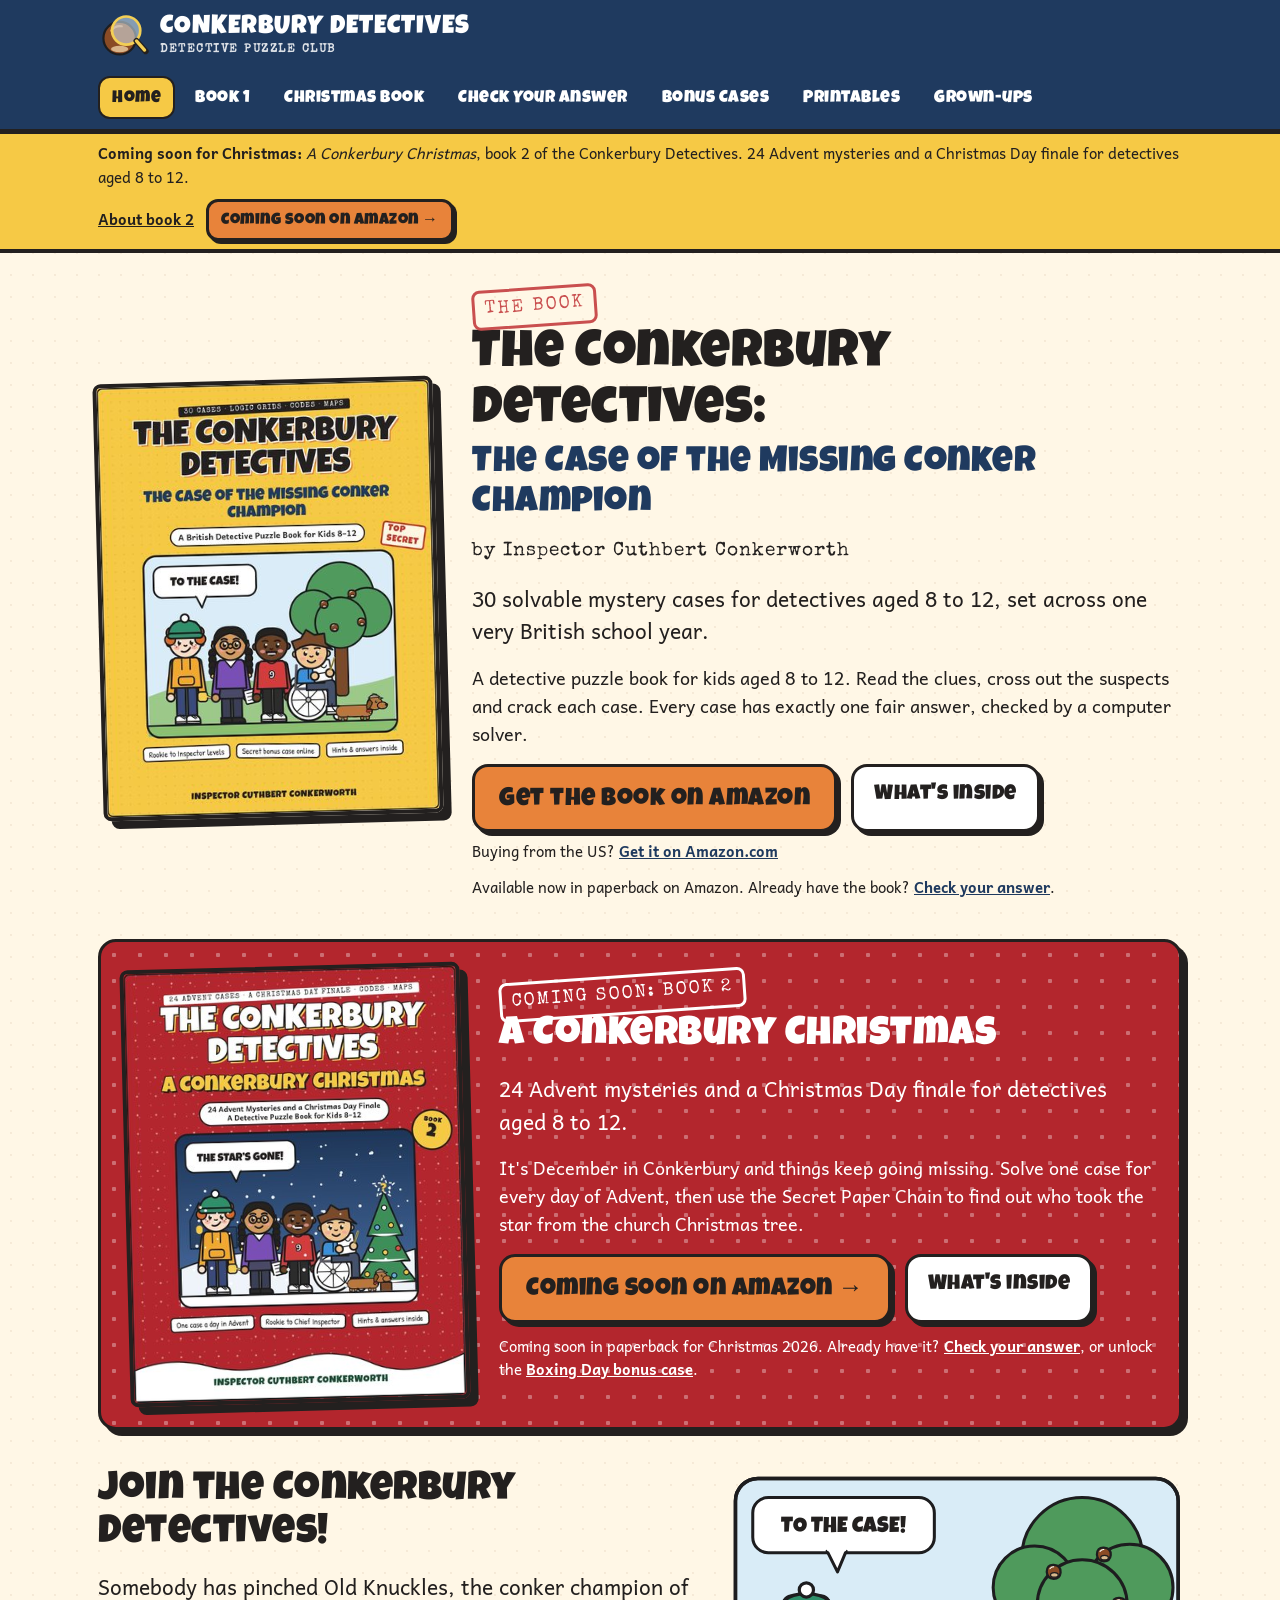
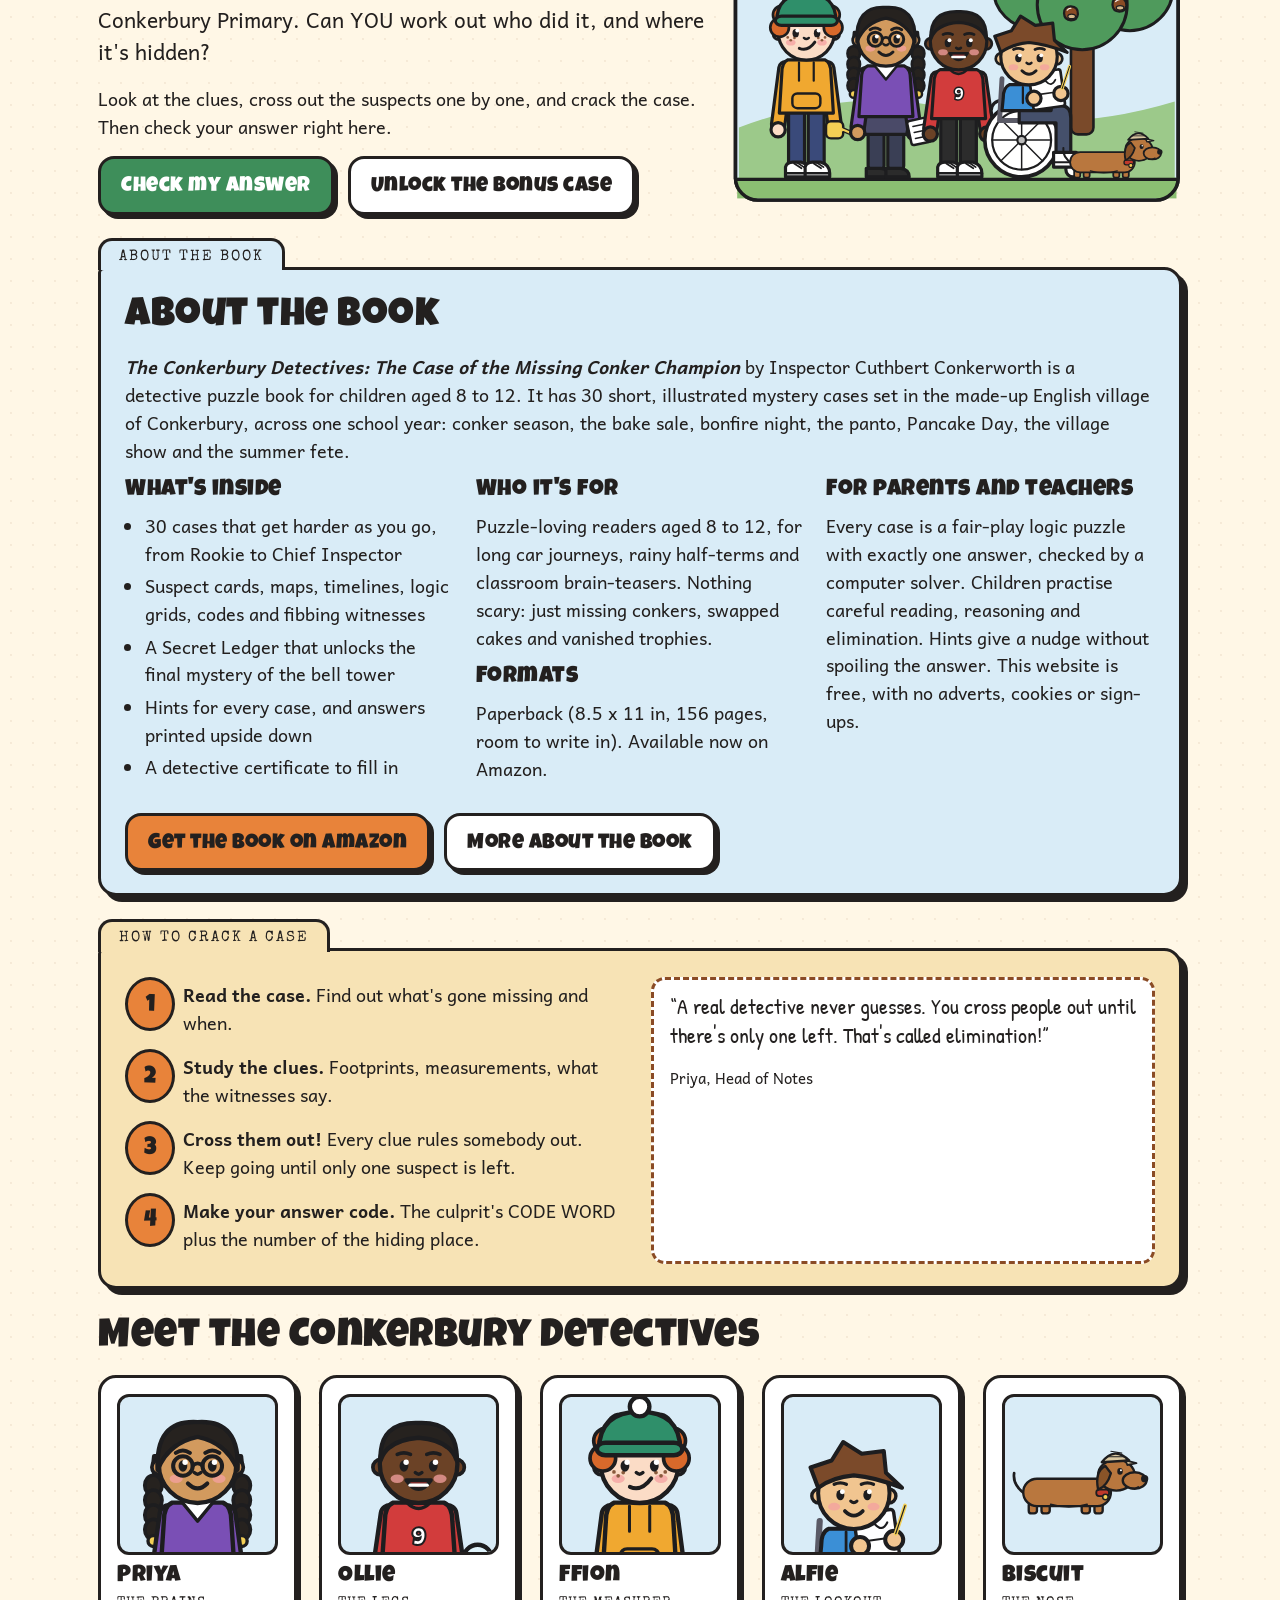
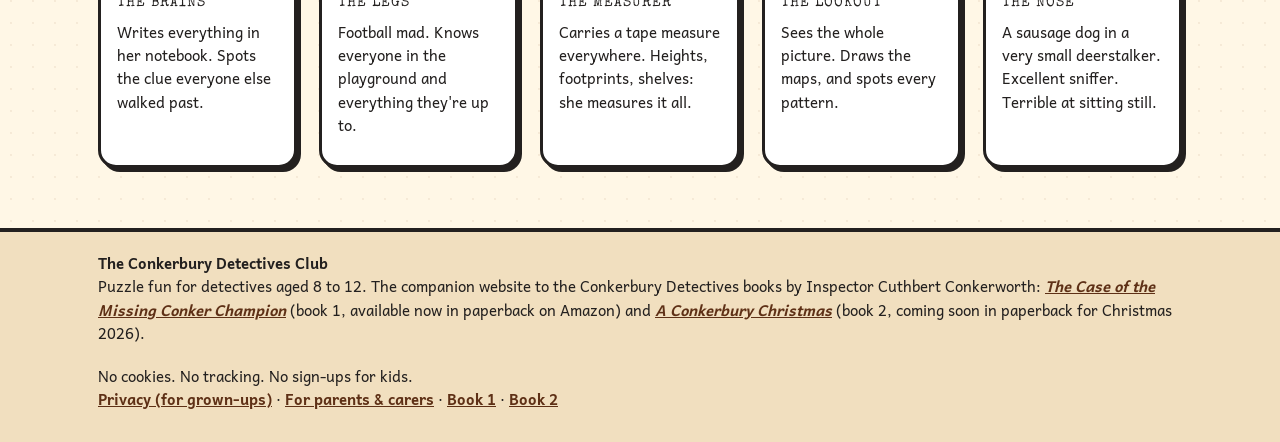
==== commit ea68ebb5: "Book 1 Amazon link, book 2 coming soon, book picker" ====
--- a/index.html
+++ b/index.html
@@ -3,25 +3,25 @@
 <head>
 <meta charset="utf-8">
 <meta name="viewport" content="width=device-width, initial-scale=1">
-<title>The Conkerbury Detectives: The Case of the Missing Conker Champion | Detective Puzzle Book for Kids 8-12</title>
-<meta name="description" content="The Conkerbury Detectives: The Case of the Missing Conker Champion by Inspector Cuthbert Conkerworth. A detective puzzle book for kids 8 to 12 with 30 solvable mystery cases, plus a free answer checker and bonus case.">
+<title>The Conkerbury Detectives | Detective Puzzle Books for Kids 8-12, including A Conkerbury Christmas</title>
+<meta name="description" content="The Conkerbury Detectives puzzle books by Inspector Cuthbert Conkerworth for kids 8 to 12: The Case of the Missing Conker Champion (30 cases) and, coming soon for Christmas, A Conkerbury Christmas (24 Advent mysteries and a Christmas Day finale). Free answer checker and bonus cases.">
 <meta name="referrer" content="no-referrer">
 <meta name="robots" content="index, follow, max-image-preview:large">
 <meta http-equiv="Content-Security-Policy" content="default-src 'self'; img-src 'self' data:; style-src 'self' 'unsafe-inline'; script-src 'self'; form-action 'none'; base-uri 'none'">
 <link rel="canonical" href="https://conkerburydetectives.co.uk/">
-<meta property="og:type" content="book">
+<meta property="og:type" content="website">
 <meta property="og:site_name" content="The Conkerbury Detectives Club">
 <meta property="og:locale" content="en_GB">
-<meta property="og:title" content="The Conkerbury Detectives: The Case of the Missing Conker Champion | Detective Puzzle Book for Kids 8-12">
-<meta property="og:description" content="The Conkerbury Detectives: The Case of the Missing Conker Champion by Inspector Cuthbert Conkerworth. A detective puzzle book for kids 8 to 12 with 30 solvable mystery cases, plus a free answer checker and bonus case.">
+<meta property="og:title" content="The Conkerbury Detectives | Detective Puzzle Books for Kids 8-12, including A Conkerbury Christmas">
+<meta property="og:description" content="The Conkerbury Detectives puzzle books by Inspector Cuthbert Conkerworth for kids 8 to 12: The Case of the Missing Conker Champion (30 cases) and, coming soon for Christmas, A Conkerbury Christmas (24 Advent mysteries and a Christmas Day finale). Free answer checker and bonus cases.">
 <meta property="og:url" content="https://conkerburydetectives.co.uk/">
 <meta property="og:image" content="https://conkerburydetectives.co.uk/img/og-cover.jpg">
 <meta property="og:image:width" content="1200">
 <meta property="og:image:height" content="630">
 <meta property="og:image:alt" content="Cover of The Conkerbury Detectives: The Case of the Missing Conker Champion by Inspector Cuthbert Conkerworth">
 <meta name="twitter:card" content="summary_large_image">
-<meta name="twitter:title" content="The Conkerbury Detectives: The Case of the Missing Conker Champion | Detective Puzzle Book for Kids 8-12">
-<meta name="twitter:description" content="The Conkerbury Detectives: The Case of the Missing Conker Champion by Inspector Cuthbert Conkerworth. A detective puzzle book for kids 8 to 12 with 30 solvable mystery cases, plus a free answer checker and bonus case.">
+<meta name="twitter:title" content="The Conkerbury Detectives | Detective Puzzle Books for Kids 8-12, including A Conkerbury Christmas">
+<meta name="twitter:description" content="The Conkerbury Detectives puzzle books by Inspector Cuthbert Conkerworth for kids 8 to 12: The Case of the Missing Conker Champion (30 cases) and, coming soon for Christmas, A Conkerbury Christmas (24 Advent mysteries and a Christmas Day finale). Free answer checker and bonus cases.">
 <meta name="twitter:image" content="https://conkerburydetectives.co.uk/img/og-cover.jpg">
 <meta name="twitter:image:alt" content="Cover of The Conkerbury Detectives: The Case of the Missing Conker Champion by Inspector Cuthbert Conkerworth">
 <link rel="stylesheet" href="style.css">
@@ -53,15 +53,20 @@
    "@type": "WebPage",
    "@id": "https://conkerburydetectives.co.uk/#page",
    "url": "https://conkerburydetectives.co.uk/",
-   "name": "The Conkerbury Detectives: The Case of the Missing Conker Champion | Detective Puzzle Book for Kids 8-12",
-   "description": "The Conkerbury Detectives: The Case of the Missing Conker Champion by Inspector Cuthbert Conkerworth. A detective puzzle book for kids 8 to 12 with 30 solvable mystery cases, plus a free answer checker and bonus case.",
+   "name": "The Conkerbury Detectives | Detective Puzzle Books for Kids 8-12, including A Conkerbury Christmas",
+   "description": "The Conkerbury Detectives puzzle books by Inspector Cuthbert Conkerworth for kids 8 to 12: The Case of the Missing Conker Champion (30 cases) and, coming soon for Christmas, A Conkerbury Christmas (24 Advent mysteries and a Christmas Day finale). Free answer checker and bonus cases.",
    "isPartOf": {
     "@id": "https://conkerburydetectives.co.uk/#website"
    },
    "inLanguage": "en-GB",
-   "about": {
-    "@id": "https://conkerburydetectives.co.uk/book.html#book"
-   }
+   "about": [
+    {
+     "@id": "https://conkerburydetectives.co.uk/book.html#book"
+    },
+    {
+     "@id": "https://conkerburydetectives.co.uk/christmas.html#book"
+    }
+   ]
   },
   {
    "@type": "Book",
@@ -88,18 +93,95 @@
    "typicalAgeRange": "8-12",
    "inLanguage": "en-GB",
    "isFamilyFriendly": true,
-   "bookFormat": [
-    "https://schema.org/Paperback",
-    "https://schema.org/EBook"
+   "bookFormat": "https://schema.org/Paperback",
+   "numberOfPages": 156,
+   "isbn": "9798167008014",
+   "isPartOf": {
+    "@id": "https://conkerburydetectives.co.uk/#series"
+   },
+   "position": 1,
+   "publisher": {
+    "@id": "https://conkerburydetectives.co.uk/#org"
+   },
+   "sameAs": [
+    "https://www.amazon.co.uk/dp/B0HQ1LMJGX",
+    "https://www.amazon.com/dp/B0HQ1LMJGX"
    ],
-   "numberOfPages": 156,
+   "offers": [
+    {
+     "@type": "Offer",
+     "url": "https://www.amazon.co.uk/dp/B0HQ1LMJGX",
+     "availability": "https://schema.org/InStock",
+     "itemCondition": "https://schema.org/NewCondition",
+     "seller": {
+      "@type": "Organization",
+      "name": "Amazon.co.uk"
+     }
+    },
+    {
+     "@type": "Offer",
+     "url": "https://www.amazon.com/dp/B0HQ1LMJGX",
+     "availability": "https://schema.org/InStock",
+     "itemCondition": "https://schema.org/NewCondition",
+     "seller": {
+      "@type": "Organization",
+      "name": "Amazon.com"
+     }
+    }
+   ]
+  },
+  {
+   "@type": "Book",
+   "@id": "https://conkerburydetectives.co.uk/christmas.html#book",
+   "name": "The Conkerbury Detectives: A Conkerbury Christmas",
+   "alternateName": "A Conkerbury Christmas",
+   "url": "https://conkerburydetectives.co.uk/christmas.html",
+   "image": "https://conkerburydetectives.co.uk/img/book2-cover-800.jpg",
+   "author": {
+    "@type": "Person",
+    "name": "Inspector Cuthbert Conkerworth"
+   },
+   "description": "A Christmas detective puzzle book for children aged 8 to 12: 24 Advent mysteries and a Christmas Day finale for detectives aged 8 to 12. One case for every day of Advent, then a Christmas Day finale solved with the Secret Paper Chain. Every case is a fair-play puzzle with exactly one answer, checked by a computer solver.",
+   "genre": [
+    "Children's mystery",
+    "Puzzle book",
+    "Activity book",
+    "Christmas"
+   ],
+   "audience": {
+    "@type": "PeopleAudience",
+    "suggestedMinAge": 8,
+    "suggestedMaxAge": 12
+   },
+   "typicalAgeRange": "8-12",
+   "inLanguage": "en-GB",
+   "isFamilyFriendly": true,
+   "bookFormat": "https://schema.org/Paperback",
+   "numberOfPages": 120,
    "isPartOf": {
-    "@type": "BookSeries",
-    "name": "The Conkerbury Detectives"
-   },
+    "@id": "https://conkerburydetectives.co.uk/#series"
+   },
+   "position": 2,
    "publisher": {
     "@id": "https://conkerburydetectives.co.uk/#org"
    }
+  },
+  {
+   "@type": "BookSeries",
+   "@id": "https://conkerburydetectives.co.uk/#series",
+   "name": "The Conkerbury Detectives",
+   "author": {
+    "@type": "Person",
+    "name": "Inspector Cuthbert Conkerworth"
+   },
+   "hasPart": [
+    {
+     "@id": "https://conkerburydetectives.co.uk/book.html#book"
+    },
+    {
+     "@id": "https://conkerburydetectives.co.uk/christmas.html#book"
+    }
+   ]
   }
  ]
 }
@@ -111,9 +193,9 @@
 <a class="skip" href="#main">Skip to the case</a>
 <header class="site"><div class="wrap">
 <a class="brand" href="index.html"><svg xmlns="http://www.w3.org/2000/svg" viewBox="6 8 96 84"><circle cx="46.0" cy="54.0" r="30.0" fill="#8a4b25" stroke="#1d1d1f" stroke-width="4" /><path d="M30,40 Q38,30 50,32" fill="none" stroke="#c98a5a" stroke-width="4" stroke-linejoin="round" stroke-linecap="round" /><ellipse cx="46.0" cy="74.0" rx="16.0" ry="6.0" fill="#d9b48a" stroke="#1d1d1f" stroke-width="0" /><circle cx="58.0" cy="40.0" r="26.0" fill="rgba(217,236,247,.55)" stroke="#F3CF55" stroke-width="5" /><path d="M77,59 L94,78" fill="none" stroke="#23201f" stroke-width="11" stroke-linejoin="round" stroke-linecap="round" /><path d="M77,59 L92,76" fill="none" stroke="#F3CF55" stroke-width="6" stroke-linejoin="round" stroke-linecap="round" /></svg><span><b>CONKERBURY DETECTIVES</b><small>DETECTIVE PUZZLE CLUB</small></span></a>
-<nav class="main" aria-label="Main"><a href="index.html" aria-current="page">Home</a><a href="book.html">The Book</a><a href="check.html">Check Your Answer</a><a href="bonus.html">Bonus Case</a><a href="printables.html">Printables</a><a href="parents.html">Grown-ups</a></nav></div></header>
-<div class="bookbar"><div class="wrap"><span><b>The book:</b> <i>The Case of the Missing Conker Champion</i> by Inspector Cuthbert Conkerworth. 30 solvable mystery cases for detectives aged 8 to 12, set across one very British school year.</span>
-<span class="bb-btns"><a href="book.html">About the book</a> <!-- BOOK_URL placeholder: set BOOK_URL in site_src/build_site.py (or data/book.js) when the book is live --><a class="btn buy soon sm" data-book-link href="book.html#get-the-book">Coming soon on Amazon</a></span></div></div>
+<nav class="main" aria-label="Main"><a href="index.html" aria-current="page">Home</a><a href="book.html">Book 1</a><a href="christmas.html">Christmas Book</a><a href="check.html">Check Your Answer</a><a href="bonus.html">Bonus Cases</a><a href="printables.html">Printables</a><a href="parents.html">Grown-ups</a></nav></div></header>
+<div class="bookbar"><div class="wrap"><span><b>Coming soon for Christmas:</b> <i>A Conkerbury Christmas</i>, book 2 of the Conkerbury Detectives. 24 Advent mysteries and a Christmas Day finale for detectives aged 8 to 12.</span>
+<span class="bb-btns"><a href="christmas.html">About book 2</a> <!-- BOOK2_URL placeholder: set BOOK2_URL in site_src/build_site.py (or data/book.js) when book 2 is live --><a class="btn buy soon sm" data-book2-link href="christmas.html#get-the-book">Coming soon on Amazon</a></span></div></div>
 <main id="main">
 
 <section class="bookhero" aria-labelledby="book-h1">
@@ -124,8 +206,20 @@
   <p class="byline">by Inspector Cuthbert Conkerworth</p>
   <p class="lead">30 solvable mystery cases for detectives aged 8 to 12, set across one very British school year.</p>
   <p>A detective puzzle book for kids aged 8 to 12. Read the clues, cross out the suspects and crack each case. Every case has exactly one fair answer, checked by a computer solver.</p>
-  <div class="btns"><!-- BOOK_URL placeholder: set BOOK_URL in site_src/build_site.py (or data/book.js) when the book is live --><a class="btn buy soon big" data-book-link href="book.html#get-the-book">Coming soon on Amazon</a><a class="btn alt" href="book.html">What's inside</a></div>
-  <p class="small" style="margin-top:12px">Coming soon in paperback and on Kindle. Already have the book? <a href="check.html">Check your answer</a>.</p>
+  <div class="btns"><a class="btn buy big" data-book-link href="https://www.amazon.co.uk/dp/B0HQ1LMJGX" rel="noopener">Get the book on Amazon</a><a class="btn alt" href="book.html">What's inside</a></div><p class="small us-link" style="margin-top:8px">Buying from the US? <a href="https://www.amazon.com/dp/B0HQ1LMJGX" rel="noopener">Get it on Amazon.com</a></p>
+  <p class="small" style="margin-top:12px">Available now in paperback on Amazon. Already have the book? <a href="check.html">Check your answer</a>.</p>
+ </div>
+</section>
+
+<section class="bookhero xmasbox" aria-labelledby="xmas-h2">
+ <a class="cover" href="christmas.html"><img src="img/book2-cover-400.jpg" srcset="img/book2-cover-400.jpg 400w, img/book2-cover-800.jpg 800w" sizes="(max-width: 760px) 70vw, 340px" width="400" height="517" alt="Cover of The Conkerbury Detectives: A Conkerbury Christmas by Inspector Cuthbert Conkerworth"></a>
+ <div>
+  <span class="stamp red">Coming soon: book 2</span>
+  <h2 id="xmas-h2">A Conkerbury Christmas</h2>
+  <p class="lead">24 Advent mysteries and a Christmas Day finale for detectives aged 8 to 12.</p>
+  <p>It's December in Conkerbury and things keep going missing. Solve one case for every day of Advent, then use the Secret Paper Chain to find out who took the star from the church Christmas tree.</p>
+  <div class="btns"><!-- BOOK2_URL placeholder: set BOOK2_URL in site_src/build_site.py (or data/book.js) when book 2 is live --><a class="btn buy soon big" data-book2-link href="christmas.html#get-the-book">Coming soon on Amazon</a><a class="btn alt" href="christmas.html">What's inside</a></div>
+  <p class="small" style="margin-top:12px">Coming soon in paperback for Christmas 2026. Already have it? <a href="check.html">Check your answer</a>, or unlock the <a href="boxing-day.html">Boxing Day bonus case</a>.</p>
  </div>
 </section>
 
@@ -144,10 +238,10 @@
 <p><b><i>The Conkerbury Detectives: The Case of the Missing Conker Champion</i></b> by Inspector Cuthbert Conkerworth is a detective puzzle book for children aged 8 to 12. It has 30 short, illustrated mystery cases set in the made-up English village of Conkerbury, across one school year: conker season, the bake sale, bonfire night, the panto, Pancake Day, the village show and the summer fete.</p>
 <div class="grid g3">
  <div><h3>What's inside</h3><ul class="tight"><li>30 cases that get harder as you go, from Rookie to Chief Inspector</li><li>Suspect cards, maps, timelines, logic grids, codes and fibbing witnesses</li><li>A Secret Ledger that unlocks the final mystery of the bell tower</li><li>Hints for every case, and answers printed upside down</li><li>A detective certificate to fill in</li></ul></div>
- <div><h3>Who it's for</h3><p>Puzzle-loving readers aged 8 to 12, for long car journeys, rainy half-terms and classroom brain-teasers. Nothing scary: just missing conkers, swapped cakes and vanished trophies.</p><h3>Formats</h3><p>Paperback (8.5 x 11 in, 156 pages, room to write in) and Kindle. Coming soon on Amazon.</p></div>
+ <div><h3>Who it's for</h3><p>Puzzle-loving readers aged 8 to 12, for long car journeys, rainy half-terms and classroom brain-teasers. Nothing scary: just missing conkers, swapped cakes and vanished trophies.</p><h3>Formats</h3><p>Paperback (8.5 x 11 in, 156 pages, room to write in). Available now on Amazon.</p></div>
  <div><h3>For parents and teachers</h3><p>Every case is a fair-play logic puzzle with exactly one answer, checked by a computer solver. Children practise careful reading, reasoning and elimination. Hints give a nudge without spoiling the answer. This website is free, with no adverts, cookies or sign-ups.</p></div>
 </div>
-<div class="btns"><!-- BOOK_URL placeholder: set BOOK_URL in site_src/build_site.py (or data/book.js) when the book is live --><a class="btn buy soon" data-book-link href="book.html#get-the-book">Coming soon on Amazon</a><a class="btn alt" href="book.html">More about the book</a></div>
+<div class="btns"><a class="btn buy" data-book-link href="https://www.amazon.co.uk/dp/B0HQ1LMJGX" rel="noopener">Get the book on Amazon</a><a class="btn alt" href="book.html">More about the book</a></div>
 </section>
 
 <div class="folder manila"><span class="tab">HOW TO CRACK A CASE</span>
@@ -167,7 +261,7 @@
 
 </main>
 <footer class="site"><div class="wrap">
-<div><b>The Conkerbury Detectives Club</b><br>Puzzle fun for detectives aged 8 to 12. The companion website to the book <a href="book.html"><i>The Conkerbury Detectives: The Case of the Missing Conker Champion</i></a> by Inspector Cuthbert Conkerworth, coming soon in paperback and on Kindle.</div>
-<div>No cookies. No tracking. No sign-ups for kids.<br><a href="privacy.html">Privacy (for grown-ups)</a> &middot; <a href="parents.html">For parents &amp; carers</a> &middot; <a href="book.html">Get the book</a></div>
+<div><b>The Conkerbury Detectives Club</b><br>Puzzle fun for detectives aged 8 to 12. The companion website to the Conkerbury Detectives books by Inspector Cuthbert Conkerworth: <a href="book.html"><i>The Case of the Missing Conker Champion</i></a> (book 1, available now in paperback on Amazon) and <a href="christmas.html"><i>A Conkerbury Christmas</i></a> (book 2, coming soon in paperback for Christmas 2026).</div>
+<div>No cookies. No tracking. No sign-ups for kids.<br><a href="privacy.html">Privacy (for grown-ups)</a> &middot; <a href="parents.html">For parents &amp; carers</a> &middot; <a href="book.html">Book 1</a> &middot; <a href="christmas.html">Book 2</a></div>
 </div></footer>
 </body></html>
--- a/style.css
+++ b/style.css
@@ -149,3 +149,16 @@
   .cert { break-inside: avoid; }
   @page { size: A4; margin: 12mm; }
 }
+
+/* ---- Book 2: A Conkerbury Christmas */
+.bookhero.xmasbox { background: #b3262d; color: #fff; border: 3.5px solid var(--ink); border-radius: var(--radius); box-shadow: 6px 6px 0 var(--ink);
+  padding: 24px; margin: 28px 0; background-image: radial-gradient(#ffffff55 2px, transparent 2.5px); background-size: 26px 26px; }
+.bookhero.xmasbox h2, .bookhero.xmasbox .lead, .bookhero.xmasbox a:not(.btn) { color: #fff; }
+.bookhero.xmasbox .stamp.red { color: #fff; }
+
+/* "Choose your book" picker on check.html */
+.bookpick { display: flex; align-items: center; gap: 12px; }
+.bookpick img { width: 56px; height: 72px; object-fit: cover; flex: 0 0 auto; border: 2px solid var(--ink); border-radius: 6px; background: #fff; }
+.bookpick select { flex: 1 1 auto; min-width: 0; font-size: 19px; }
+#check-form label[for="case"] { display: block; }
+@media (max-width: 420px) { .bookpick img { width: 44px; height: 57px; } }
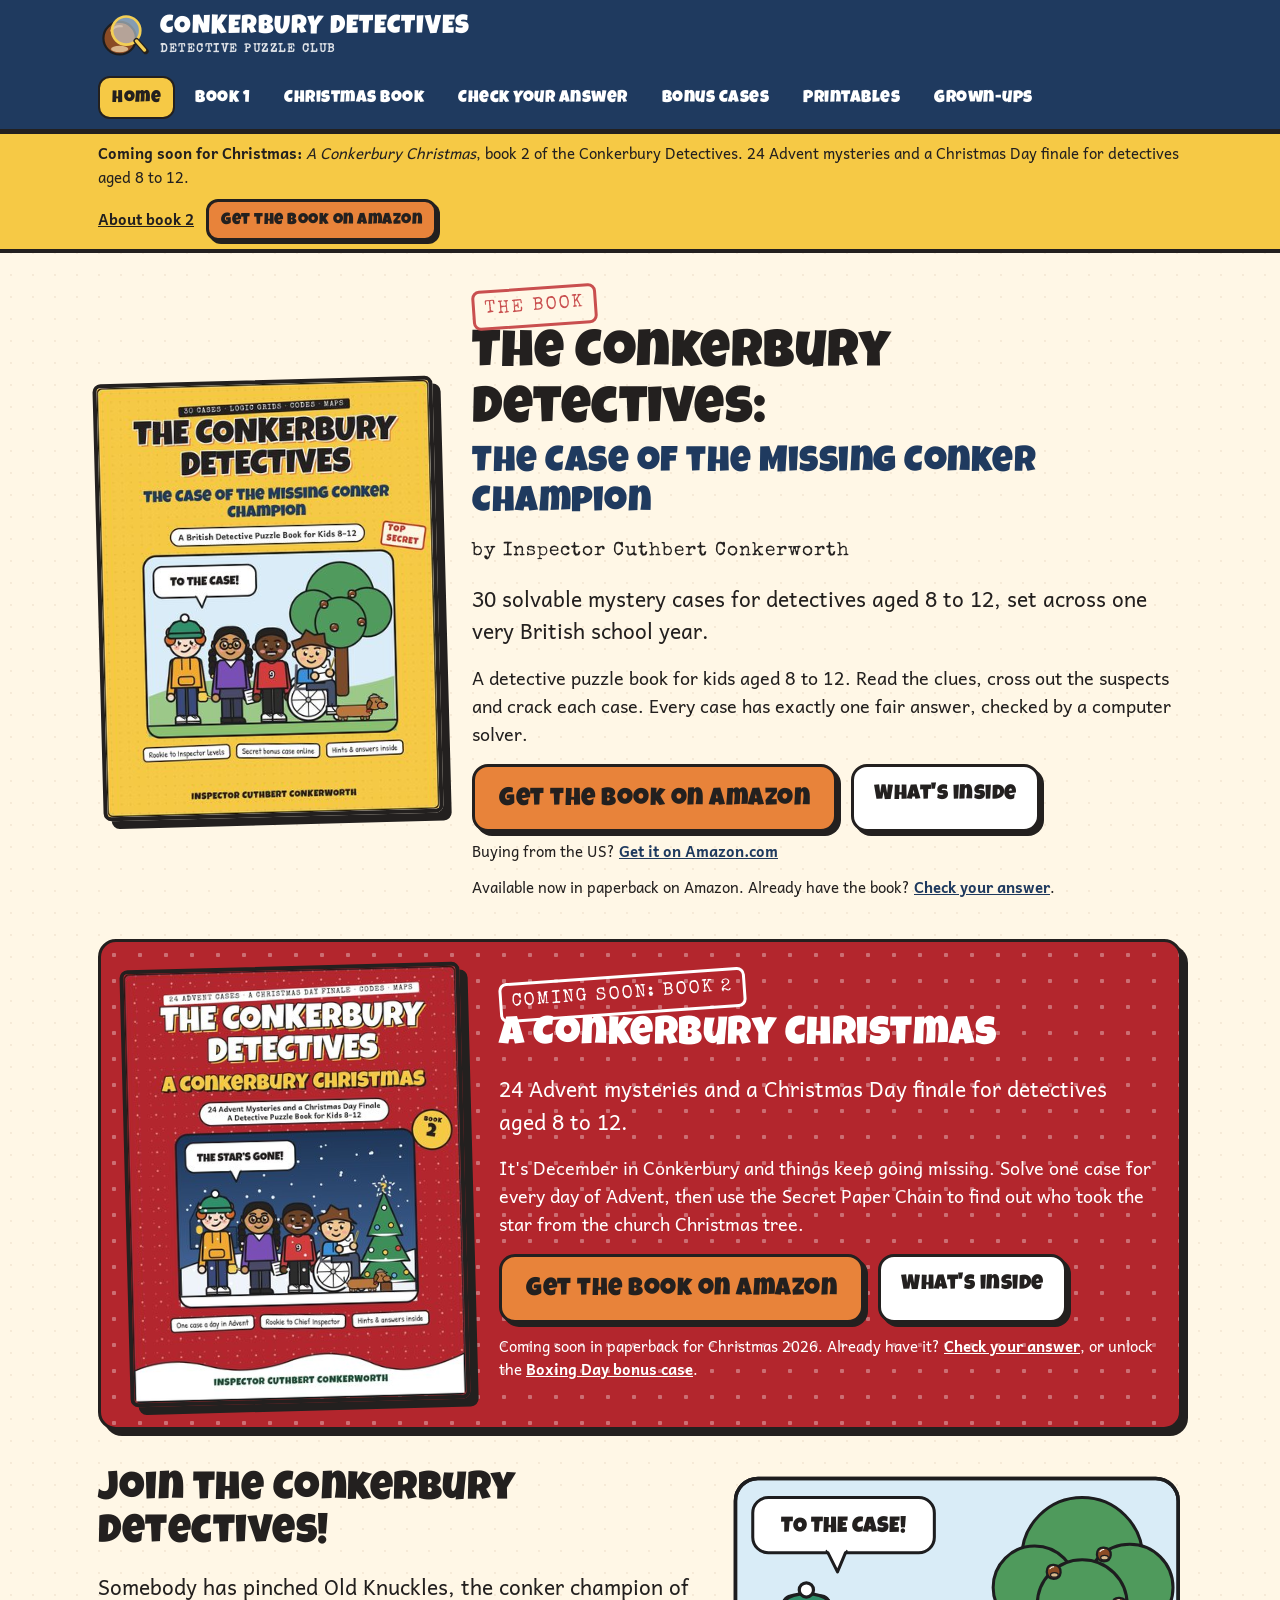
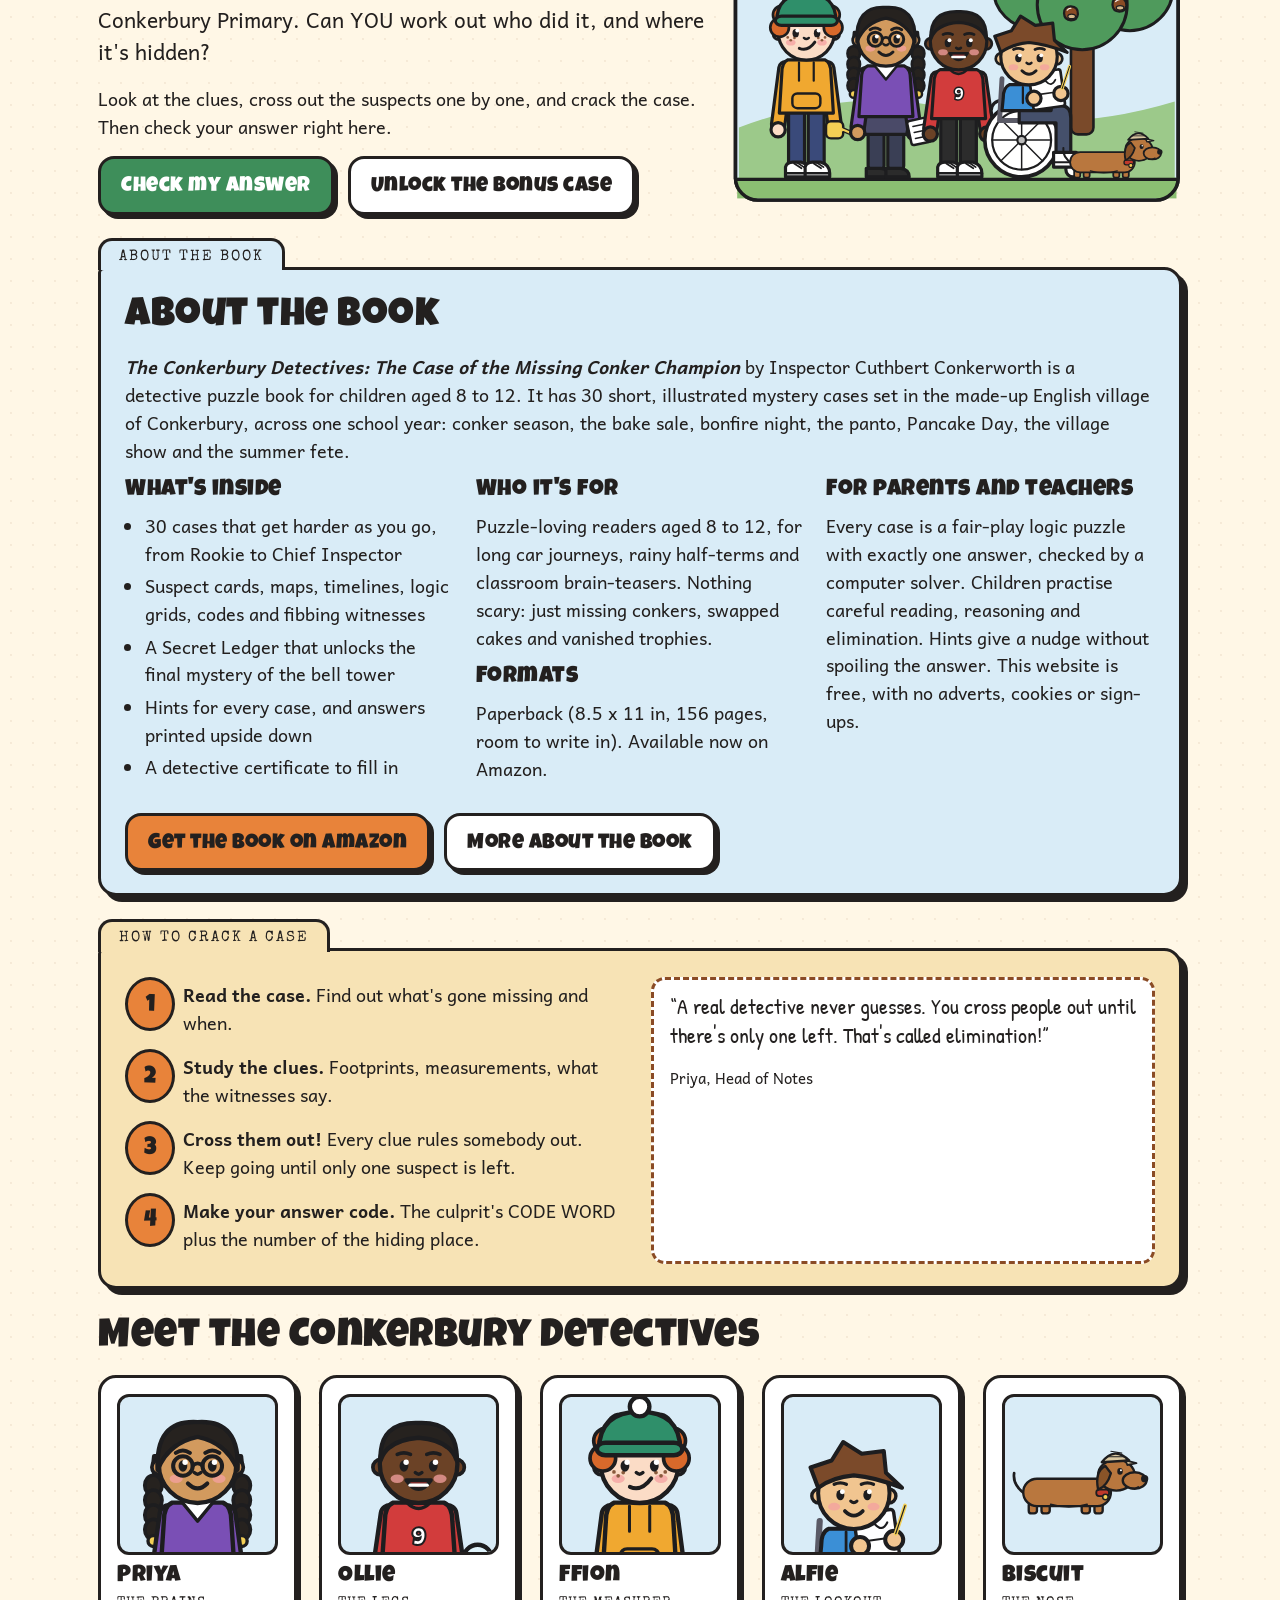
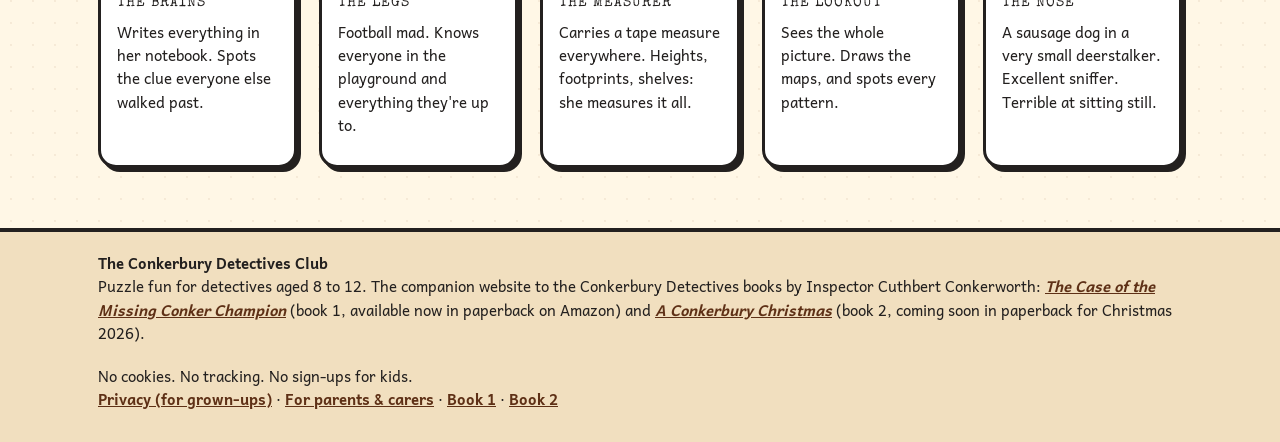
==== commit f59e2e44: "Point Book 2 buy buttons at the Amazon listing A Conkerbury Christmas is on sale. Every Book 2 butto" ====
--- a/index.html
+++ b/index.html
@@ -164,6 +164,14 @@
    "position": 2,
    "publisher": {
     "@id": "https://conkerburydetectives.co.uk/#org"
+   },
+   "sameAs": [
+    "https://www.amazon.co.uk/dp/B0HQWWLQHN"
+   ],
+   "offers": {
+    "@type": "Offer",
+    "url": "https://www.amazon.co.uk/dp/B0HQWWLQHN",
+    "availability": "https://schema.org/InStock"
    }
   },
   {
@@ -195,7 +203,7 @@
 <a class="brand" href="index.html"><svg xmlns="http://www.w3.org/2000/svg" viewBox="6 8 96 84"><circle cx="46.0" cy="54.0" r="30.0" fill="#8a4b25" stroke="#1d1d1f" stroke-width="4" /><path d="M30,40 Q38,30 50,32" fill="none" stroke="#c98a5a" stroke-width="4" stroke-linejoin="round" stroke-linecap="round" /><ellipse cx="46.0" cy="74.0" rx="16.0" ry="6.0" fill="#d9b48a" stroke="#1d1d1f" stroke-width="0" /><circle cx="58.0" cy="40.0" r="26.0" fill="rgba(217,236,247,.55)" stroke="#F3CF55" stroke-width="5" /><path d="M77,59 L94,78" fill="none" stroke="#23201f" stroke-width="11" stroke-linejoin="round" stroke-linecap="round" /><path d="M77,59 L92,76" fill="none" stroke="#F3CF55" stroke-width="6" stroke-linejoin="round" stroke-linecap="round" /></svg><span><b>CONKERBURY DETECTIVES</b><small>DETECTIVE PUZZLE CLUB</small></span></a>
 <nav class="main" aria-label="Main"><a href="index.html" aria-current="page">Home</a><a href="book.html">Book 1</a><a href="christmas.html">Christmas Book</a><a href="check.html">Check Your Answer</a><a href="bonus.html">Bonus Cases</a><a href="printables.html">Printables</a><a href="parents.html">Grown-ups</a></nav></div></header>
 <div class="bookbar"><div class="wrap"><span><b>Coming soon for Christmas:</b> <i>A Conkerbury Christmas</i>, book 2 of the Conkerbury Detectives. 24 Advent mysteries and a Christmas Day finale for detectives aged 8 to 12.</span>
-<span class="bb-btns"><a href="christmas.html">About book 2</a> <!-- BOOK2_URL placeholder: set BOOK2_URL in site_src/build_site.py (or data/book.js) when book 2 is live --><a class="btn buy soon sm" data-book2-link href="christmas.html#get-the-book">Coming soon on Amazon</a></span></div></div>
+<span class="bb-btns"><a href="christmas.html">About book 2</a> <a class="btn buy sm" data-book2-link href="https://www.amazon.co.uk/dp/B0HQWWLQHN" rel="noopener">Get the book on Amazon</a></span></div></div>
 <main id="main">
 
 <section class="bookhero" aria-labelledby="book-h1">
@@ -218,7 +226,7 @@
   <h2 id="xmas-h2">A Conkerbury Christmas</h2>
   <p class="lead">24 Advent mysteries and a Christmas Day finale for detectives aged 8 to 12.</p>
   <p>It's December in Conkerbury and things keep going missing. Solve one case for every day of Advent, then use the Secret Paper Chain to find out who took the star from the church Christmas tree.</p>
-  <div class="btns"><!-- BOOK2_URL placeholder: set BOOK2_URL in site_src/build_site.py (or data/book.js) when book 2 is live --><a class="btn buy soon big" data-book2-link href="christmas.html#get-the-book">Coming soon on Amazon</a><a class="btn alt" href="christmas.html">What's inside</a></div>
+  <div class="btns"><a class="btn buy big" data-book2-link href="https://www.amazon.co.uk/dp/B0HQWWLQHN" rel="noopener">Get the book on Amazon</a><a class="btn alt" href="christmas.html">What's inside</a></div>
   <p class="small" style="margin-top:12px">Coming soon in paperback for Christmas 2026. Already have it? <a href="check.html">Check your answer</a>, or unlock the <a href="boxing-day.html">Boxing Day bonus case</a>.</p>
  </div>
 </section>
--- a/style.css
+++ b/style.css
@@ -162,3 +162,16 @@
 .bookpick select { flex: 1 1 auto; min-width: 0; font-size: 19px; }
 #check-form label[for="case"] { display: block; }
 @media (max-width: 420px) { .bookpick img { width: 44px; height: 57px; } }
+
+/* Free downloads grid (printables.html) */
+.downloads { margin: 18px 0 28px; }
+.dl-grid { list-style: none; padding: 0; margin: 14px 0; display: grid; grid-template-columns: repeat(auto-fill, minmax(190px, 1fr)); gap: 16px; }
+.dl-card { background: var(--paper); border: 3px solid var(--ink); border-radius: 10px; padding: 10px; display: flex; flex-direction: column; gap: 6px; }
+.dl-card a { color: var(--ink); text-decoration: none; display: flex; flex-direction: column; gap: 8px; }
+.dl-card a:hover .dl-title, .dl-card a:focus-visible .dl-title { text-decoration: underline; }
+.dl-card a:focus-visible { outline: 3px solid var(--orange); outline-offset: 3px; }
+.dl-card img { width: 100%; height: auto; border: 1.5px solid var(--ink); border-radius: 4px; background: #fff; }
+.dl-title { font-weight: 700; font-size: 1.05rem; }
+.dl-meta { font-size: .85rem; color: #555; }
+.dl-adult { border-left: 5px solid var(--yellow); padding-left: 10px; }
+@media print { .downloads { display: none !important; } }
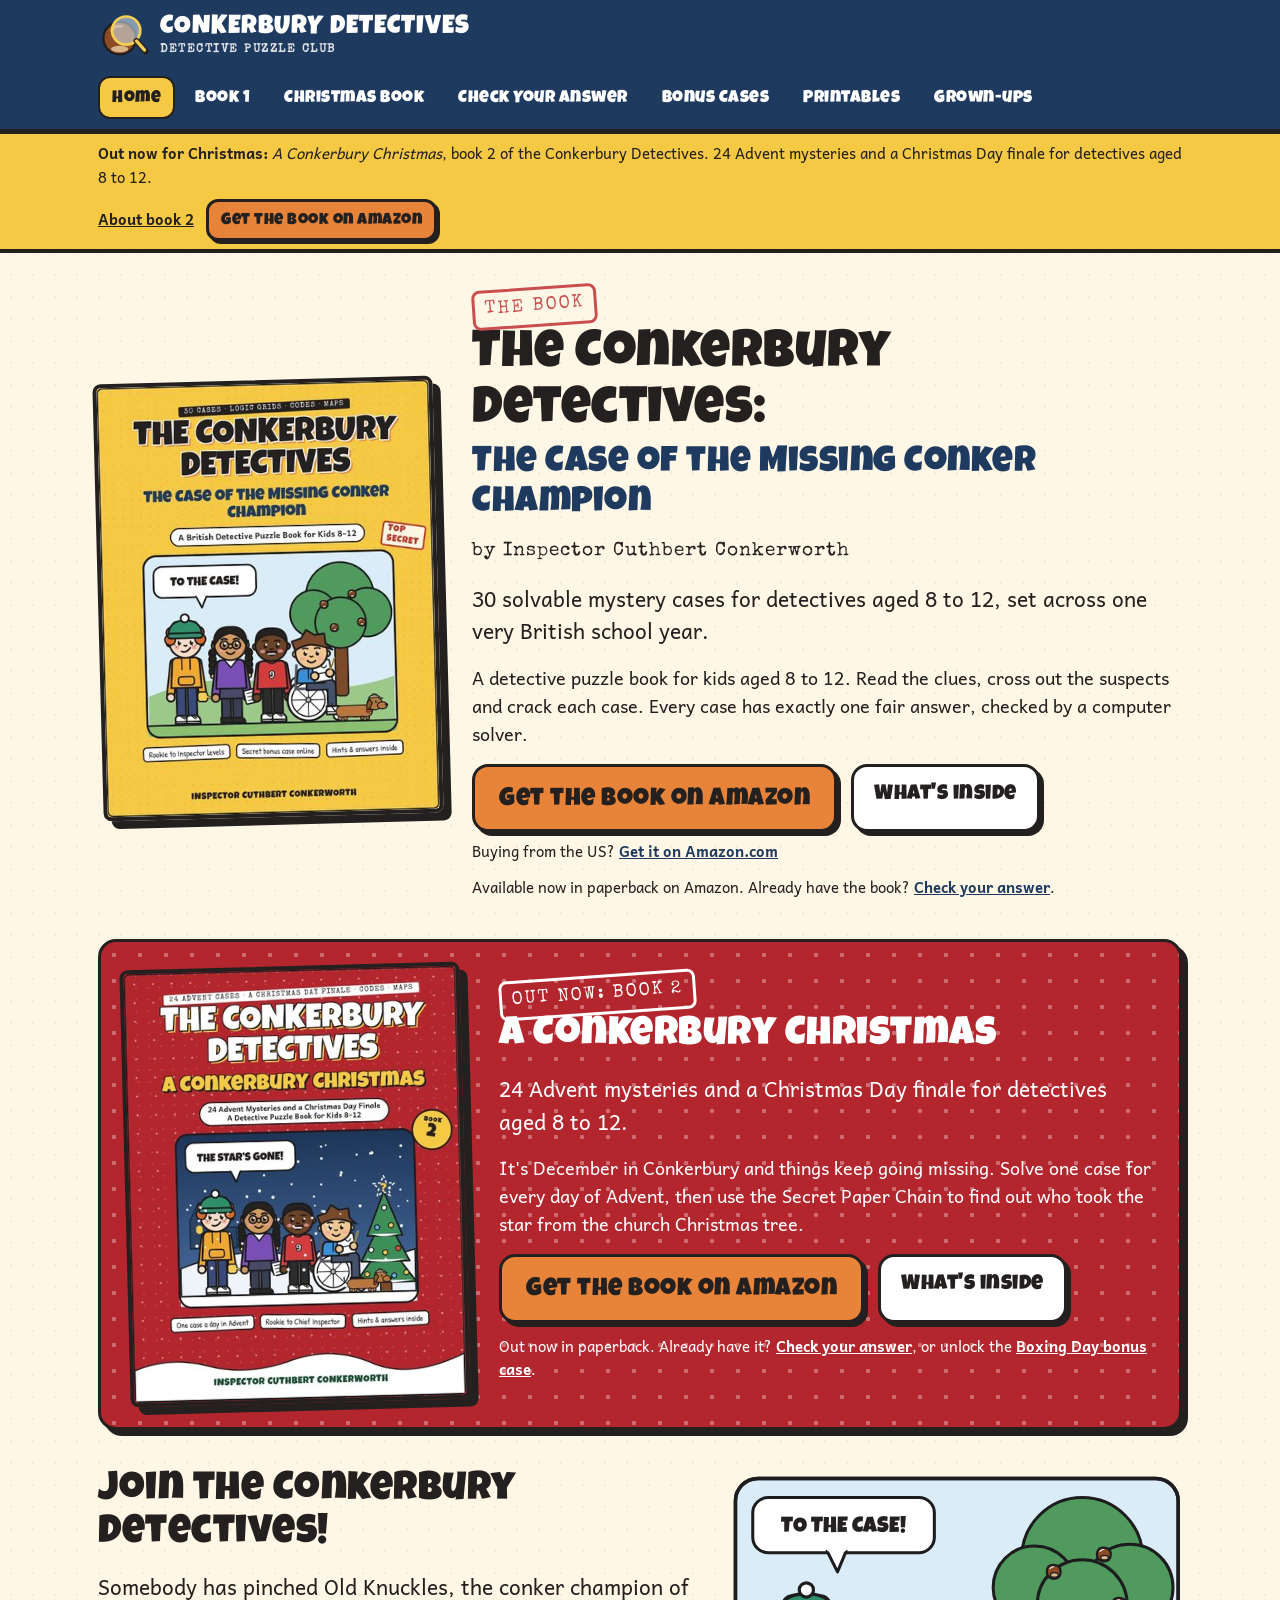
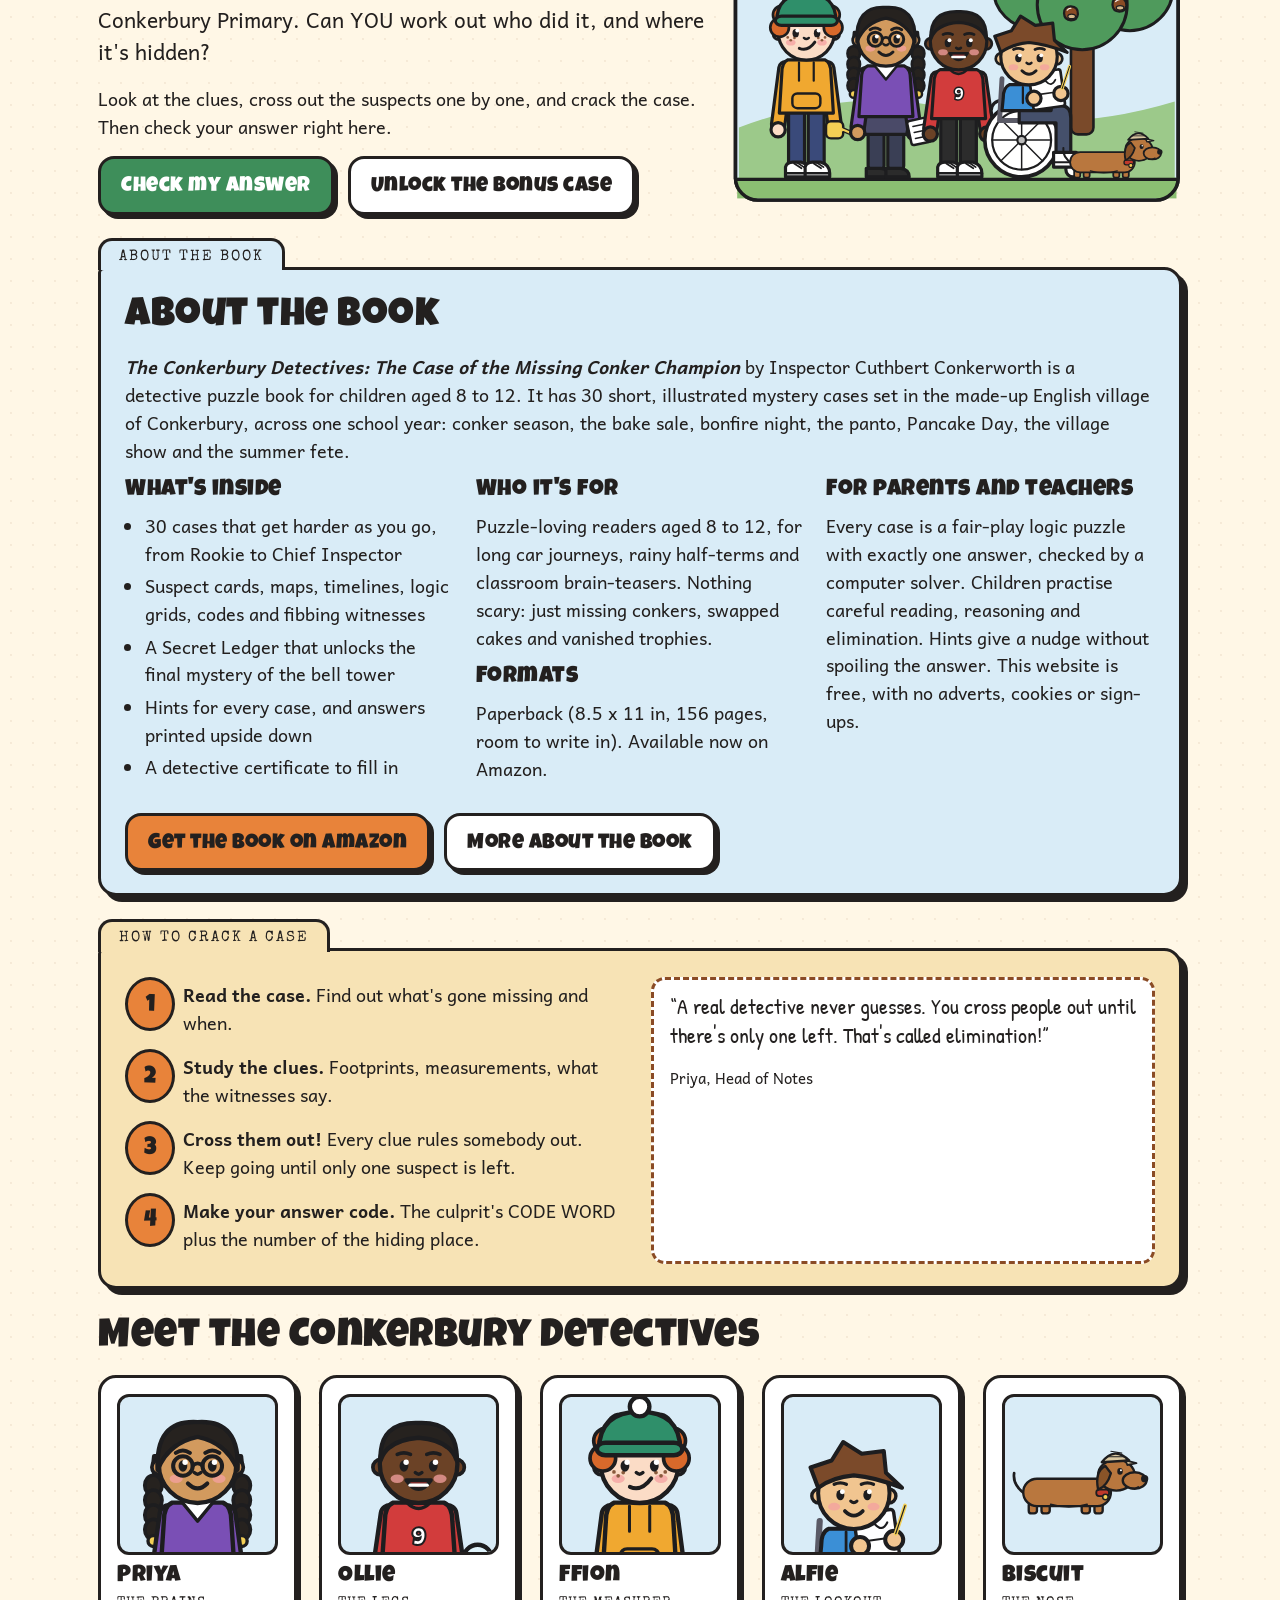
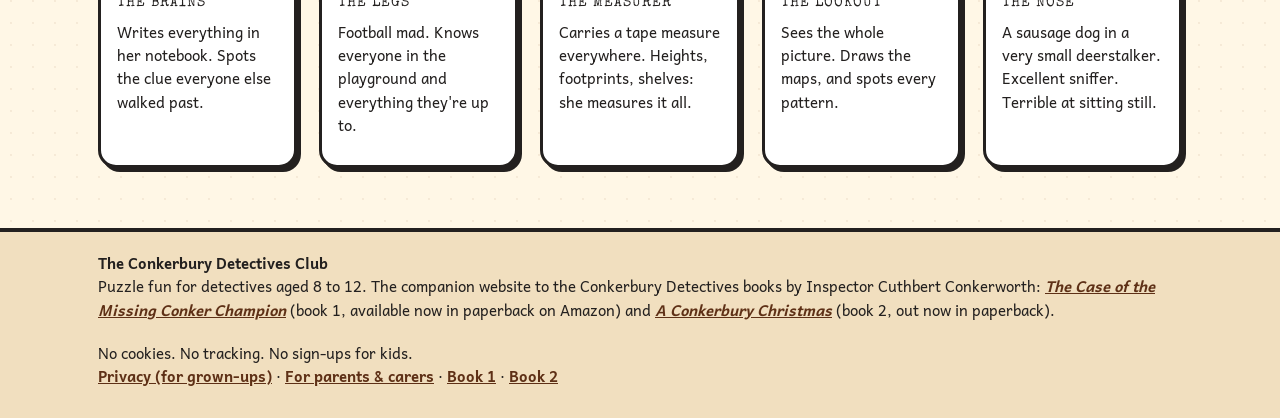
==== commit 303f8aba: "Say Book 2 is out now instead of coming soon A Conkerbury Christmas is on sale, so the banner, stamp" ====
--- a/index.html
+++ b/index.html
@@ -4,7 +4,7 @@
 <meta charset="utf-8">
 <meta name="viewport" content="width=device-width, initial-scale=1">
 <title>The Conkerbury Detectives | Detective Puzzle Books for Kids 8-12, including A Conkerbury Christmas</title>
-<meta name="description" content="The Conkerbury Detectives puzzle books by Inspector Cuthbert Conkerworth for kids 8 to 12: The Case of the Missing Conker Champion (30 cases) and, coming soon for Christmas, A Conkerbury Christmas (24 Advent mysteries and a Christmas Day finale). Free answer checker and bonus cases.">
+<meta name="description" content="The Conkerbury Detectives puzzle books by Inspector Cuthbert Conkerworth for kids 8 to 12: The Case of the Missing Conker Champion (30 cases) and, out now for Christmas, A Conkerbury Christmas (24 Advent mysteries and a Christmas Day finale). Free answer checker and bonus cases.">
 <meta name="referrer" content="no-referrer">
 <meta name="robots" content="index, follow, max-image-preview:large">
 <meta http-equiv="Content-Security-Policy" content="default-src 'self'; img-src 'self' data:; style-src 'self' 'unsafe-inline'; script-src 'self'; form-action 'none'; base-uri 'none'">
@@ -13,7 +13,7 @@
 <meta property="og:site_name" content="The Conkerbury Detectives Club">
 <meta property="og:locale" content="en_GB">
 <meta property="og:title" content="The Conkerbury Detectives | Detective Puzzle Books for Kids 8-12, including A Conkerbury Christmas">
-<meta property="og:description" content="The Conkerbury Detectives puzzle books by Inspector Cuthbert Conkerworth for kids 8 to 12: The Case of the Missing Conker Champion (30 cases) and, coming soon for Christmas, A Conkerbury Christmas (24 Advent mysteries and a Christmas Day finale). Free answer checker and bonus cases.">
+<meta property="og:description" content="The Conkerbury Detectives puzzle books by Inspector Cuthbert Conkerworth for kids 8 to 12: The Case of the Missing Conker Champion (30 cases) and, out now for Christmas, A Conkerbury Christmas (24 Advent mysteries and a Christmas Day finale). Free answer checker and bonus cases.">
 <meta property="og:url" content="https://conkerburydetectives.co.uk/">
 <meta property="og:image" content="https://conkerburydetectives.co.uk/img/og-cover.jpg">
 <meta property="og:image:width" content="1200">
@@ -21,7 +21,7 @@
 <meta property="og:image:alt" content="Cover of The Conkerbury Detectives: The Case of the Missing Conker Champion by Inspector Cuthbert Conkerworth">
 <meta name="twitter:card" content="summary_large_image">
 <meta name="twitter:title" content="The Conkerbury Detectives | Detective Puzzle Books for Kids 8-12, including A Conkerbury Christmas">
-<meta name="twitter:description" content="The Conkerbury Detectives puzzle books by Inspector Cuthbert Conkerworth for kids 8 to 12: The Case of the Missing Conker Champion (30 cases) and, coming soon for Christmas, A Conkerbury Christmas (24 Advent mysteries and a Christmas Day finale). Free answer checker and bonus cases.">
+<meta name="twitter:description" content="The Conkerbury Detectives puzzle books by Inspector Cuthbert Conkerworth for kids 8 to 12: The Case of the Missing Conker Champion (30 cases) and, out now for Christmas, A Conkerbury Christmas (24 Advent mysteries and a Christmas Day finale). Free answer checker and bonus cases.">
 <meta name="twitter:image" content="https://conkerburydetectives.co.uk/img/og-cover.jpg">
 <meta name="twitter:image:alt" content="Cover of The Conkerbury Detectives: The Case of the Missing Conker Champion by Inspector Cuthbert Conkerworth">
 <link rel="stylesheet" href="style.css">
@@ -54,7 +54,7 @@
    "@id": "https://conkerburydetectives.co.uk/#page",
    "url": "https://conkerburydetectives.co.uk/",
    "name": "The Conkerbury Detectives | Detective Puzzle Books for Kids 8-12, including A Conkerbury Christmas",
-   "description": "The Conkerbury Detectives puzzle books by Inspector Cuthbert Conkerworth for kids 8 to 12: The Case of the Missing Conker Champion (30 cases) and, coming soon for Christmas, A Conkerbury Christmas (24 Advent mysteries and a Christmas Day finale). Free answer checker and bonus cases.",
+   "description": "The Conkerbury Detectives puzzle books by Inspector Cuthbert Conkerworth for kids 8 to 12: The Case of the Missing Conker Champion (30 cases) and, out now for Christmas, A Conkerbury Christmas (24 Advent mysteries and a Christmas Day finale). Free answer checker and bonus cases.",
    "isPartOf": {
     "@id": "https://conkerburydetectives.co.uk/#website"
    },
@@ -202,7 +202,7 @@
 <header class="site"><div class="wrap">
 <a class="brand" href="index.html"><svg xmlns="http://www.w3.org/2000/svg" viewBox="6 8 96 84"><circle cx="46.0" cy="54.0" r="30.0" fill="#8a4b25" stroke="#1d1d1f" stroke-width="4" /><path d="M30,40 Q38,30 50,32" fill="none" stroke="#c98a5a" stroke-width="4" stroke-linejoin="round" stroke-linecap="round" /><ellipse cx="46.0" cy="74.0" rx="16.0" ry="6.0" fill="#d9b48a" stroke="#1d1d1f" stroke-width="0" /><circle cx="58.0" cy="40.0" r="26.0" fill="rgba(217,236,247,.55)" stroke="#F3CF55" stroke-width="5" /><path d="M77,59 L94,78" fill="none" stroke="#23201f" stroke-width="11" stroke-linejoin="round" stroke-linecap="round" /><path d="M77,59 L92,76" fill="none" stroke="#F3CF55" stroke-width="6" stroke-linejoin="round" stroke-linecap="round" /></svg><span><b>CONKERBURY DETECTIVES</b><small>DETECTIVE PUZZLE CLUB</small></span></a>
 <nav class="main" aria-label="Main"><a href="index.html" aria-current="page">Home</a><a href="book.html">Book 1</a><a href="christmas.html">Christmas Book</a><a href="check.html">Check Your Answer</a><a href="bonus.html">Bonus Cases</a><a href="printables.html">Printables</a><a href="parents.html">Grown-ups</a></nav></div></header>
-<div class="bookbar"><div class="wrap"><span><b>Coming soon for Christmas:</b> <i>A Conkerbury Christmas</i>, book 2 of the Conkerbury Detectives. 24 Advent mysteries and a Christmas Day finale for detectives aged 8 to 12.</span>
+<div class="bookbar"><div class="wrap"><span><b>Out now for Christmas:</b> <i>A Conkerbury Christmas</i>, book 2 of the Conkerbury Detectives. 24 Advent mysteries and a Christmas Day finale for detectives aged 8 to 12.</span>
 <span class="bb-btns"><a href="christmas.html">About book 2</a> <a class="btn buy sm" data-book2-link href="https://www.amazon.co.uk/dp/B0HQWWLQHN" rel="noopener">Get the book on Amazon</a></span></div></div>
 <main id="main">
 
@@ -222,12 +222,12 @@
 <section class="bookhero xmasbox" aria-labelledby="xmas-h2">
  <a class="cover" href="christmas.html"><img src="img/book2-cover-400.jpg" srcset="img/book2-cover-400.jpg 400w, img/book2-cover-800.jpg 800w" sizes="(max-width: 760px) 70vw, 340px" width="400" height="517" alt="Cover of The Conkerbury Detectives: A Conkerbury Christmas by Inspector Cuthbert Conkerworth"></a>
  <div>
-  <span class="stamp red">Coming soon: book 2</span>
+  <span class="stamp red">Out now: book 2</span>
   <h2 id="xmas-h2">A Conkerbury Christmas</h2>
   <p class="lead">24 Advent mysteries and a Christmas Day finale for detectives aged 8 to 12.</p>
   <p>It's December in Conkerbury and things keep going missing. Solve one case for every day of Advent, then use the Secret Paper Chain to find out who took the star from the church Christmas tree.</p>
   <div class="btns"><a class="btn buy big" data-book2-link href="https://www.amazon.co.uk/dp/B0HQWWLQHN" rel="noopener">Get the book on Amazon</a><a class="btn alt" href="christmas.html">What's inside</a></div>
-  <p class="small" style="margin-top:12px">Coming soon in paperback for Christmas 2026. Already have it? <a href="check.html">Check your answer</a>, or unlock the <a href="boxing-day.html">Boxing Day bonus case</a>.</p>
+  <p class="small" style="margin-top:12px">Out now in paperback. Already have it? <a href="check.html">Check your answer</a>, or unlock the <a href="boxing-day.html">Boxing Day bonus case</a>.</p>
  </div>
 </section>
 
@@ -269,7 +269,7 @@
 
 </main>
 <footer class="site"><div class="wrap">
-<div><b>The Conkerbury Detectives Club</b><br>Puzzle fun for detectives aged 8 to 12. The companion website to the Conkerbury Detectives books by Inspector Cuthbert Conkerworth: <a href="book.html"><i>The Case of the Missing Conker Champion</i></a> (book 1, available now in paperback on Amazon) and <a href="christmas.html"><i>A Conkerbury Christmas</i></a> (book 2, coming soon in paperback for Christmas 2026).</div>
+<div><b>The Conkerbury Detectives Club</b><br>Puzzle fun for detectives aged 8 to 12. The companion website to the Conkerbury Detectives books by Inspector Cuthbert Conkerworth: <a href="book.html"><i>The Case of the Missing Conker Champion</i></a> (book 1, available now in paperback on Amazon) and <a href="christmas.html"><i>A Conkerbury Christmas</i></a> (book 2, out now in paperback).</div>
 <div>No cookies. No tracking. No sign-ups for kids.<br><a href="privacy.html">Privacy (for grown-ups)</a> &middot; <a href="parents.html">For parents &amp; carers</a> &middot; <a href="book.html">Book 1</a> &middot; <a href="christmas.html">Book 2</a></div>
 </div></footer>
 </body></html>
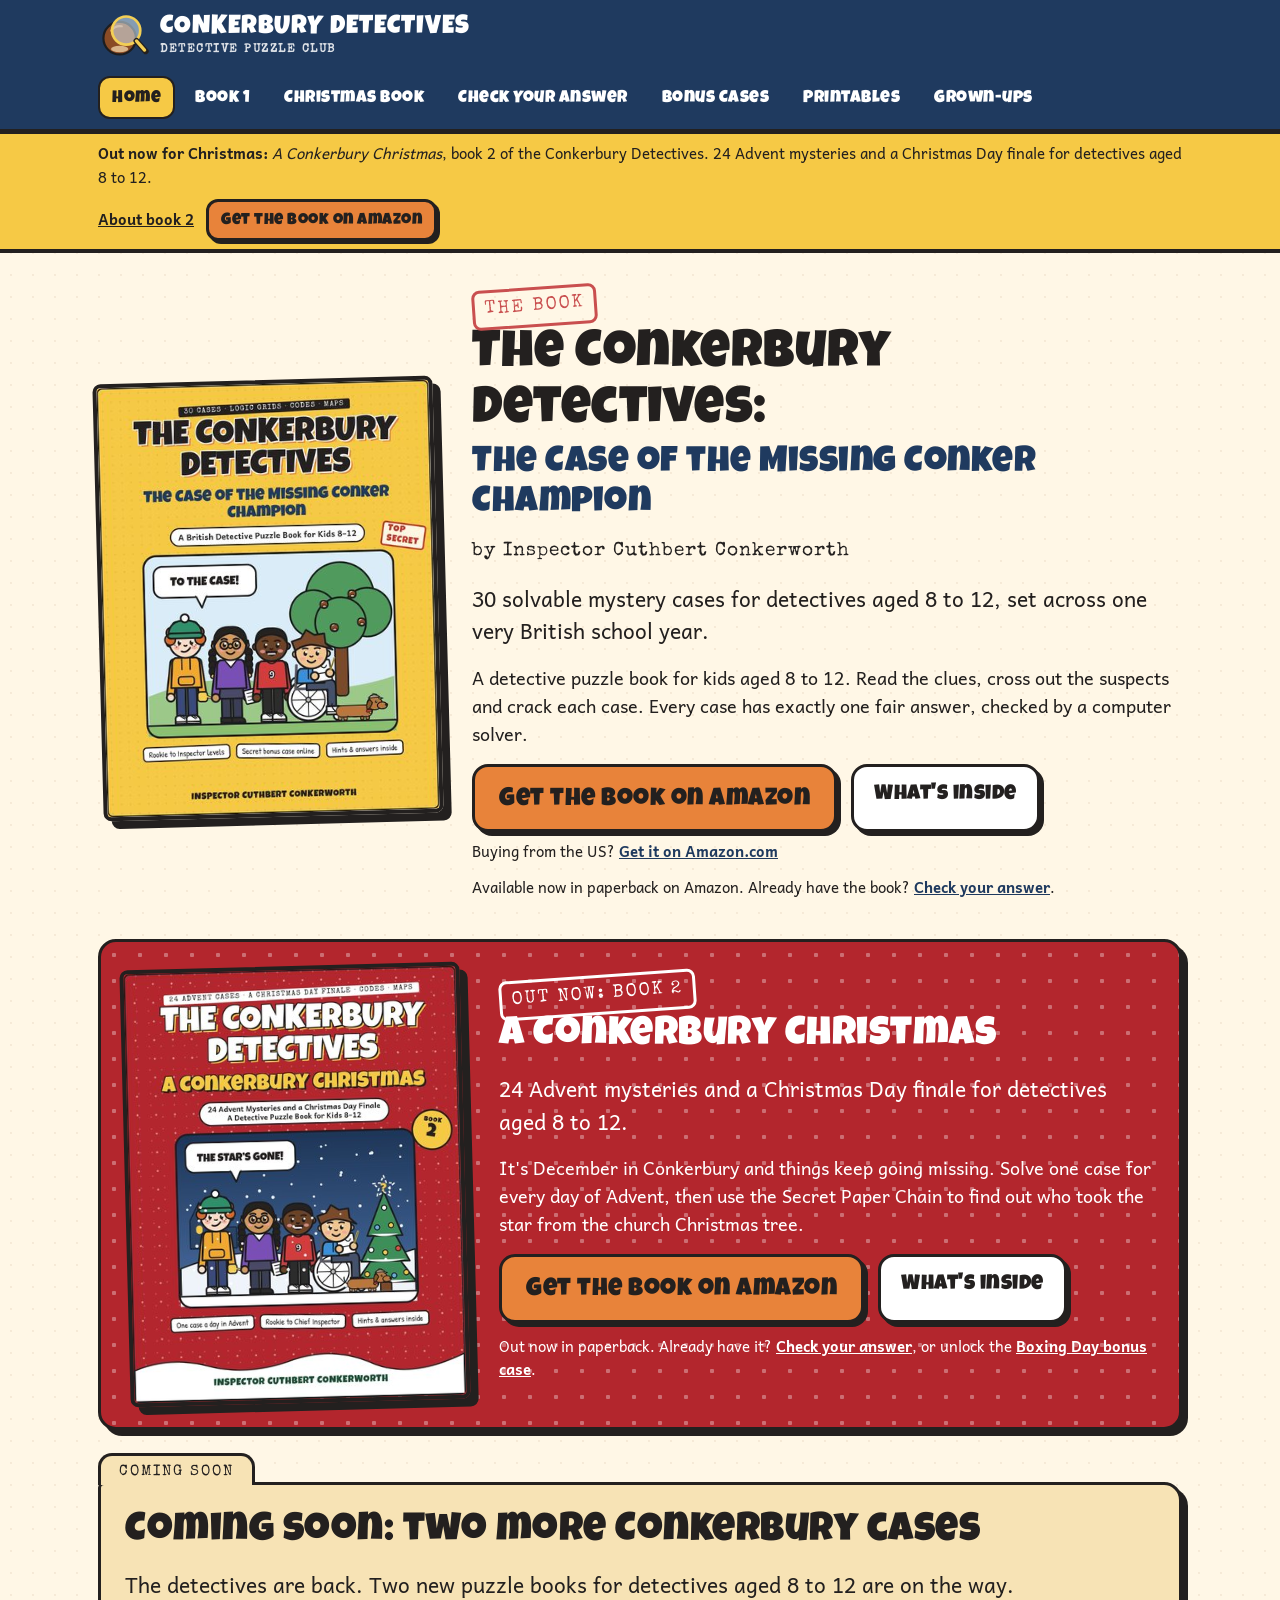
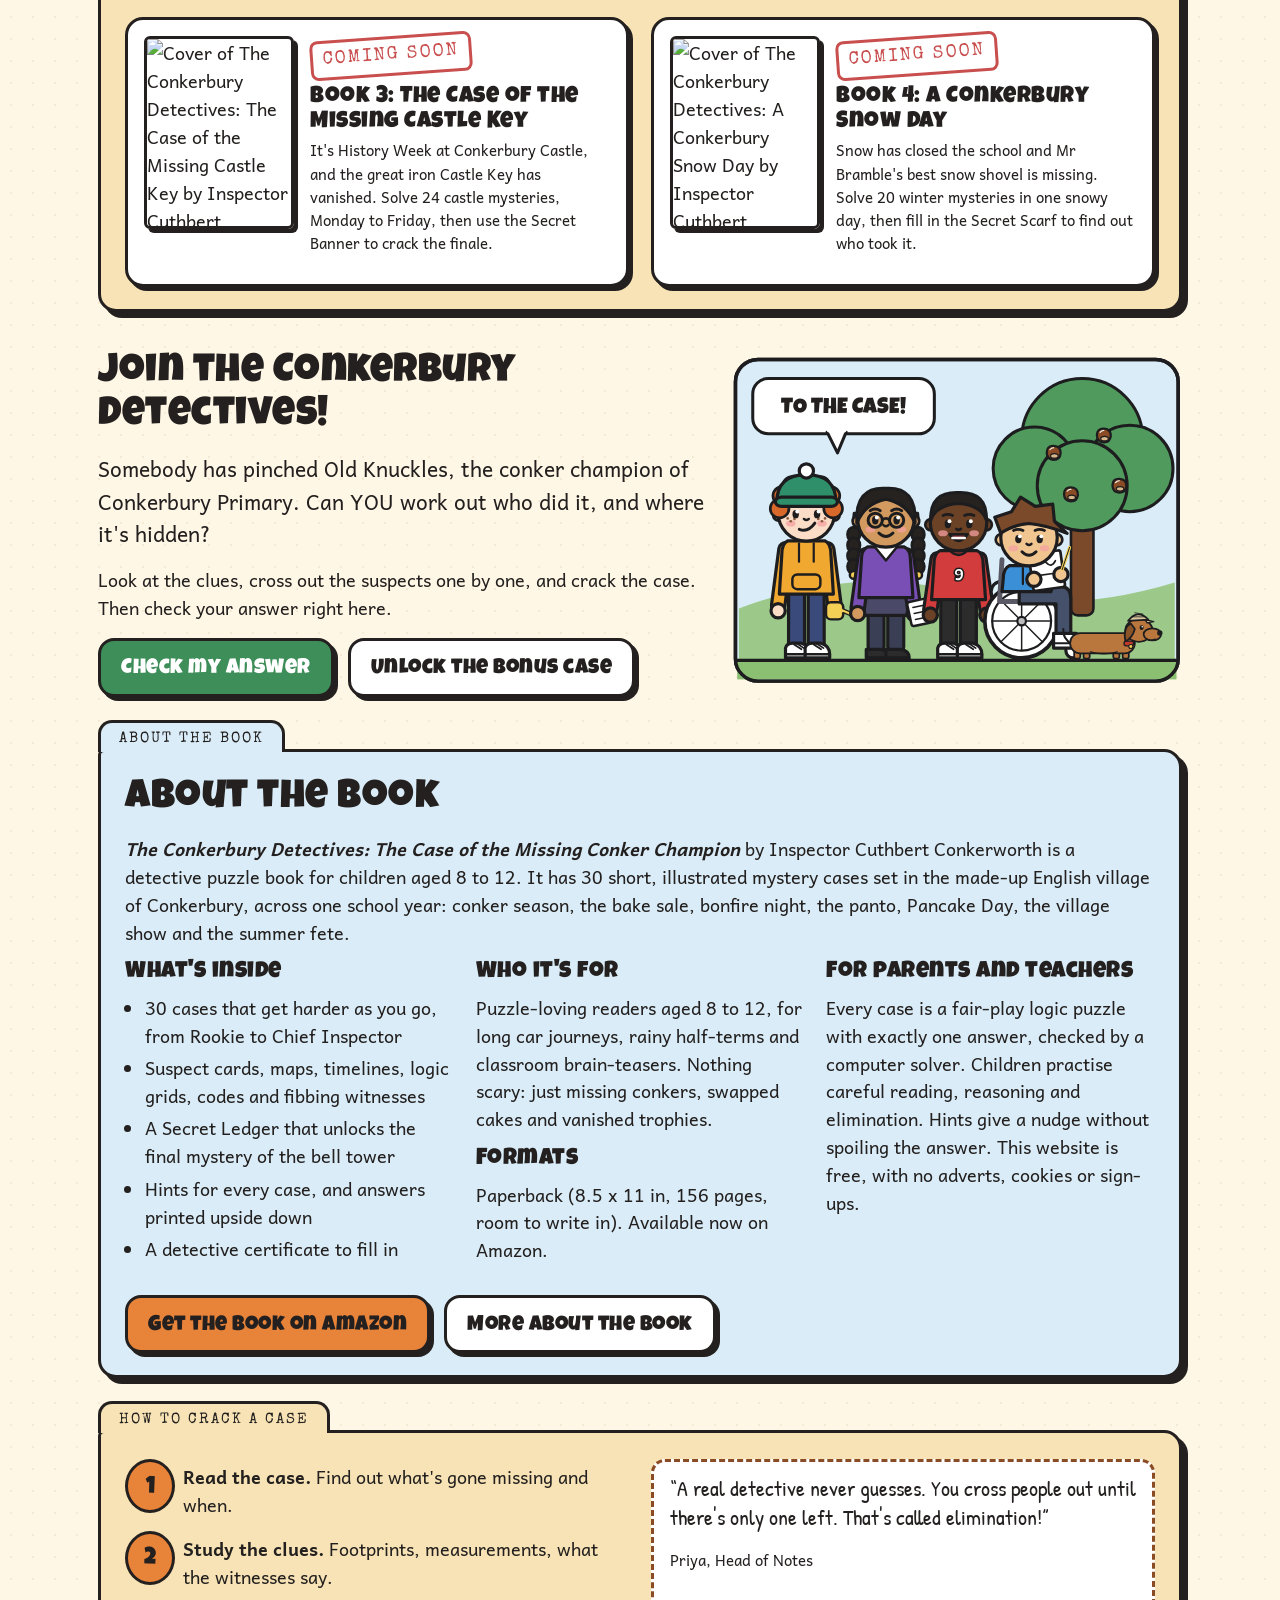
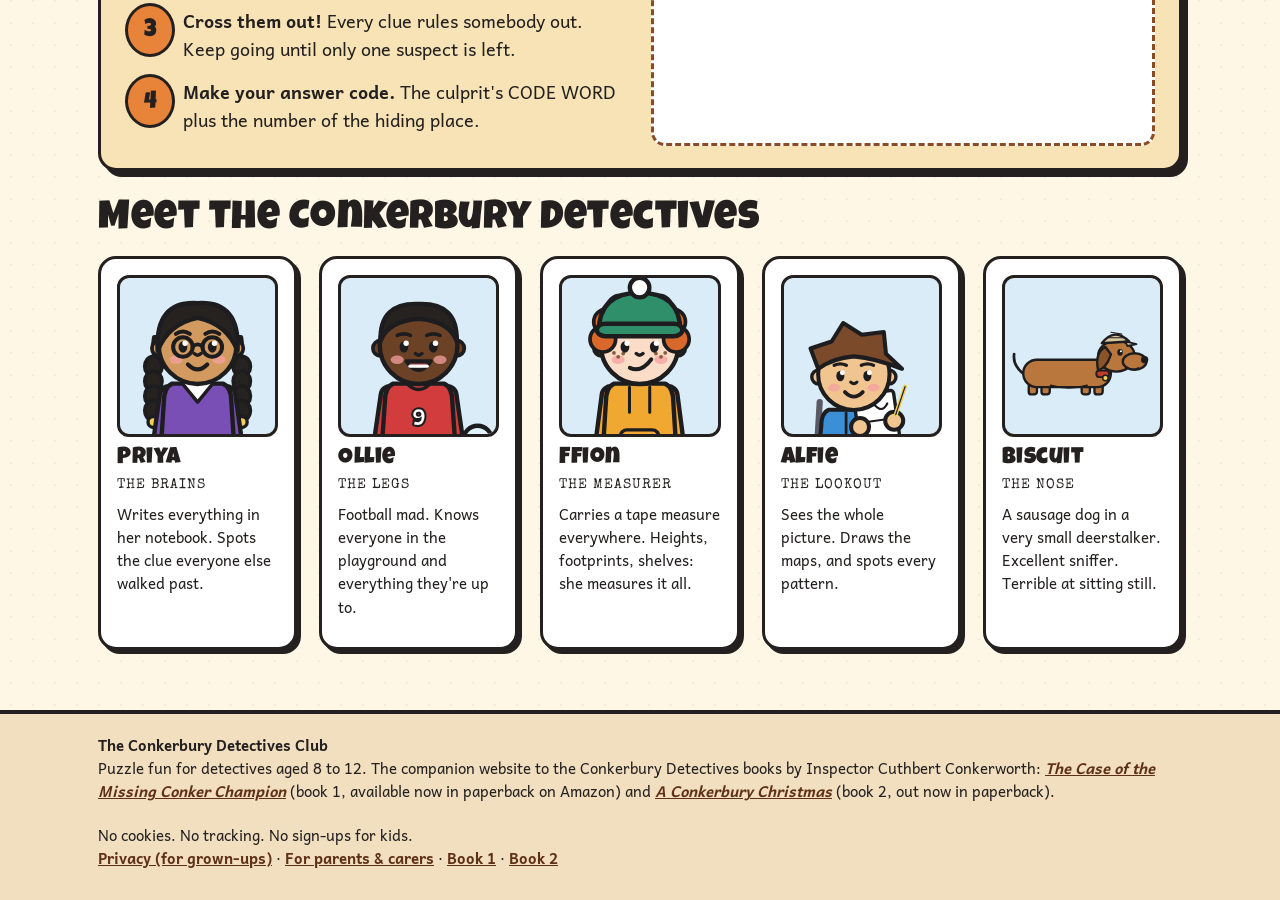
==== commit 761fec30: "Add Books 3 and 4 as coming soon" ====
--- a/index.html
+++ b/index.html
@@ -231,6 +231,29 @@
  </div>
 </section>
 
+<section class="folder manila soonbox" id="coming-soon" aria-labelledby="soon-h"><span class="tab">COMING SOON</span>
+<h2 id="soon-h">Coming soon: two more Conkerbury cases</h2>
+<p class="lead">The detectives are back. Two new puzzle books for detectives aged 8 to 12 are on the way.</p>
+<div class="grid g2">
+ <div class="card soon">
+  <img src="img/book3-cover-400.jpg" srcset="img/book3-cover-400.jpg 400w, img/book3-cover-800.jpg 800w" sizes="(max-width: 560px) 70vw, 220px" width="400" height="517" loading="lazy" alt="Cover of The Conkerbury Detectives: The Case of the Missing Castle Key by Inspector Cuthbert Conkerworth">
+  <div>
+   <span class="stamp red">Coming soon</span>
+   <h3>Book 3: The Case of the Missing Castle Key</h3>
+   <p class="small">It's History Week at Conkerbury Castle, and the great iron Castle Key has vanished. Solve 24 castle mysteries, Monday to Friday, then use the Secret Banner to crack the finale.</p>
+  </div>
+ </div>
+ <div class="card soon">
+  <img src="img/book4-cover-400.jpg" srcset="img/book4-cover-400.jpg 400w, img/book4-cover-800.jpg 800w" sizes="(max-width: 560px) 70vw, 220px" width="400" height="517" loading="lazy" alt="Cover of The Conkerbury Detectives: A Conkerbury Snow Day by Inspector Cuthbert Conkerworth">
+  <div>
+   <span class="stamp red">Coming soon</span>
+   <h3>Book 4: A Conkerbury Snow Day</h3>
+   <p class="small">Snow has closed the school and Mr Bramble's best snow shovel is missing. Solve 20 winter mysteries in one snowy day, then fill in the Secret Scarf to find out who took it.</p>
+  </div>
+ </div>
+</div>
+</section>
+
 <section class="hero club">
  <div>
   <h2>Join the Conkerbury Detectives!</h2>
--- a/style.css
+++ b/style.css
@@ -175,3 +175,10 @@
 .dl-meta { font-size: .85rem; color: #555; }
 .dl-adult { border-left: 5px solid var(--yellow); padding-left: 10px; }
 @media print { .downloads { display: none !important; } }
+
+/* ---- Coming soon: books 3 and 4 */
+.soonbox .card.soon { display: grid; grid-template-columns: 150px 1fr; gap: 16px; align-items: start; }
+.soonbox .card.soon img { display: block; width: 100%; height: auto; border: 3px solid var(--ink); border-radius: 6px; box-shadow: 4px 4px 0 var(--ink); }
+.soonbox .card.soon h3 { margin-top: 10px; }
+@media (max-width: 860px) { .soonbox .grid.g2 { grid-template-columns: 1fr; } }
+@media (max-width: 420px) { .soonbox .card.soon { grid-template-columns: 1fr; } .soonbox .card.soon img { max-width: 200px; } }
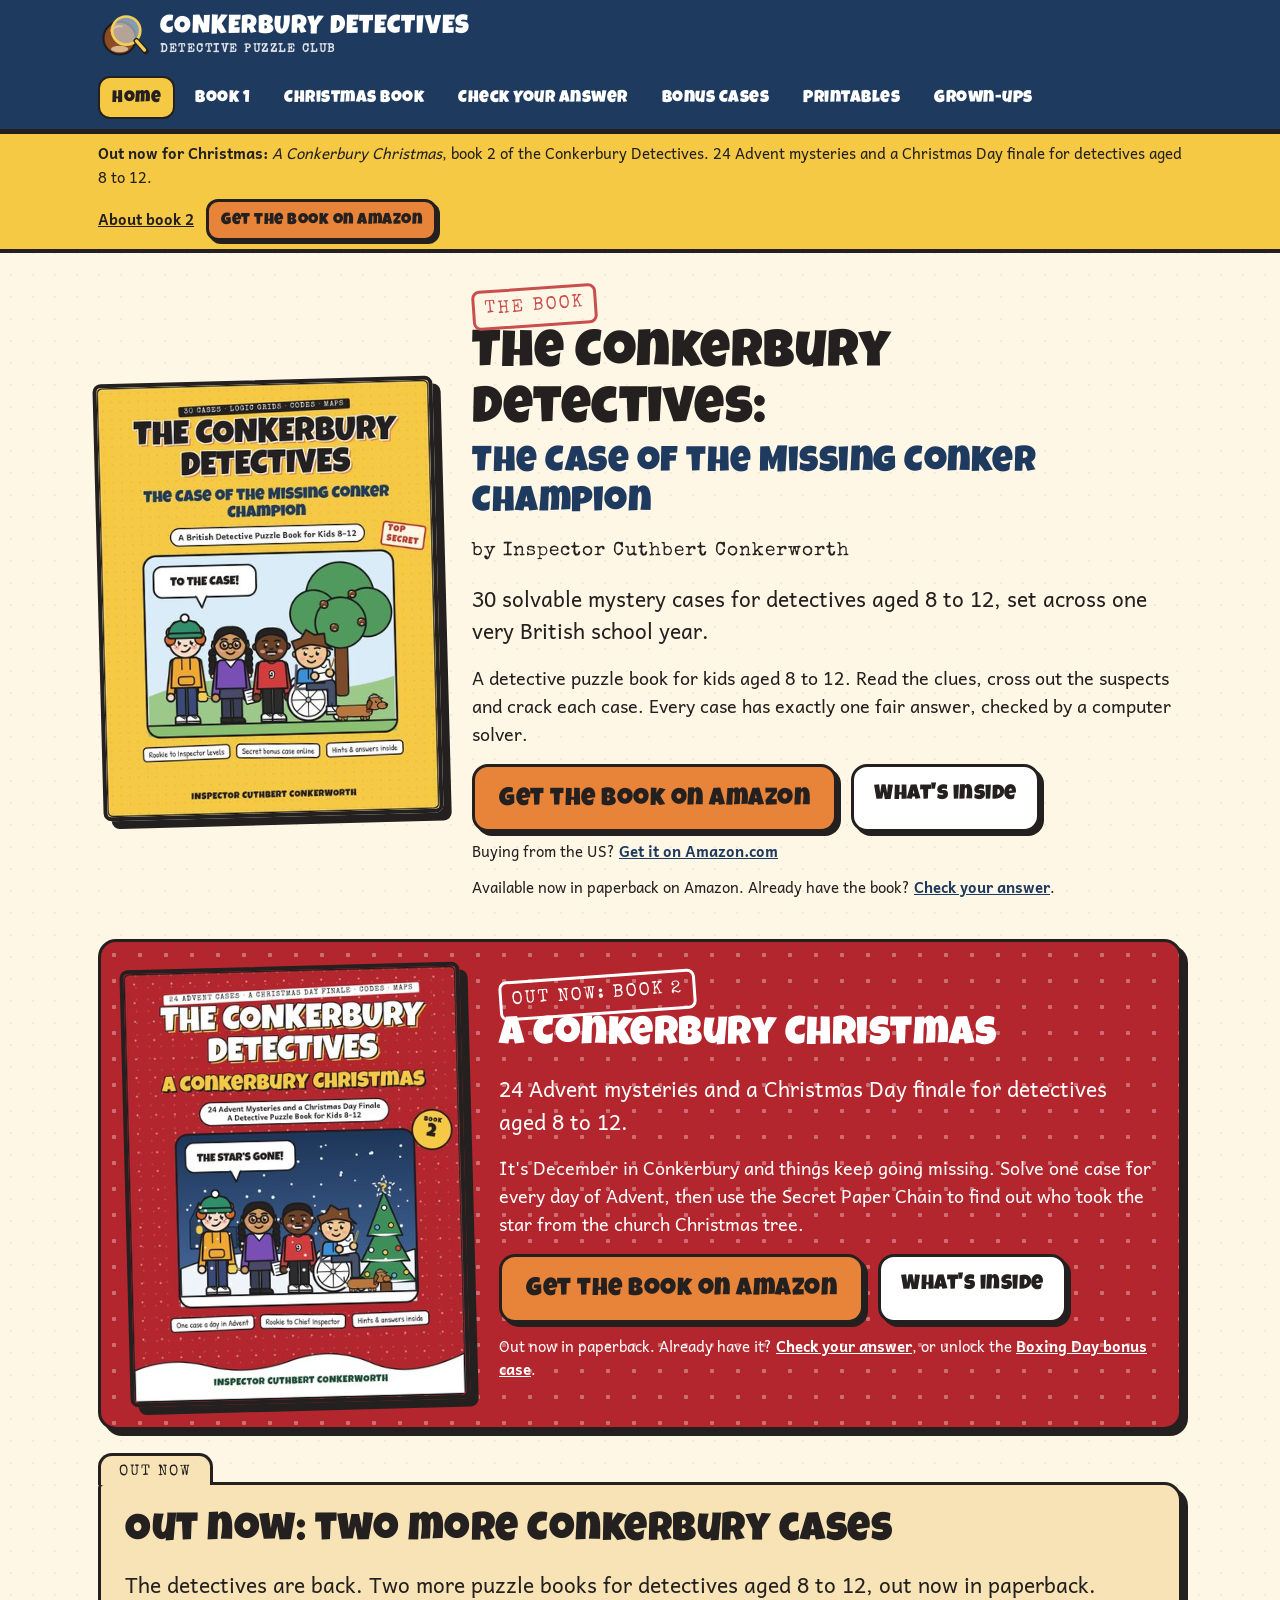
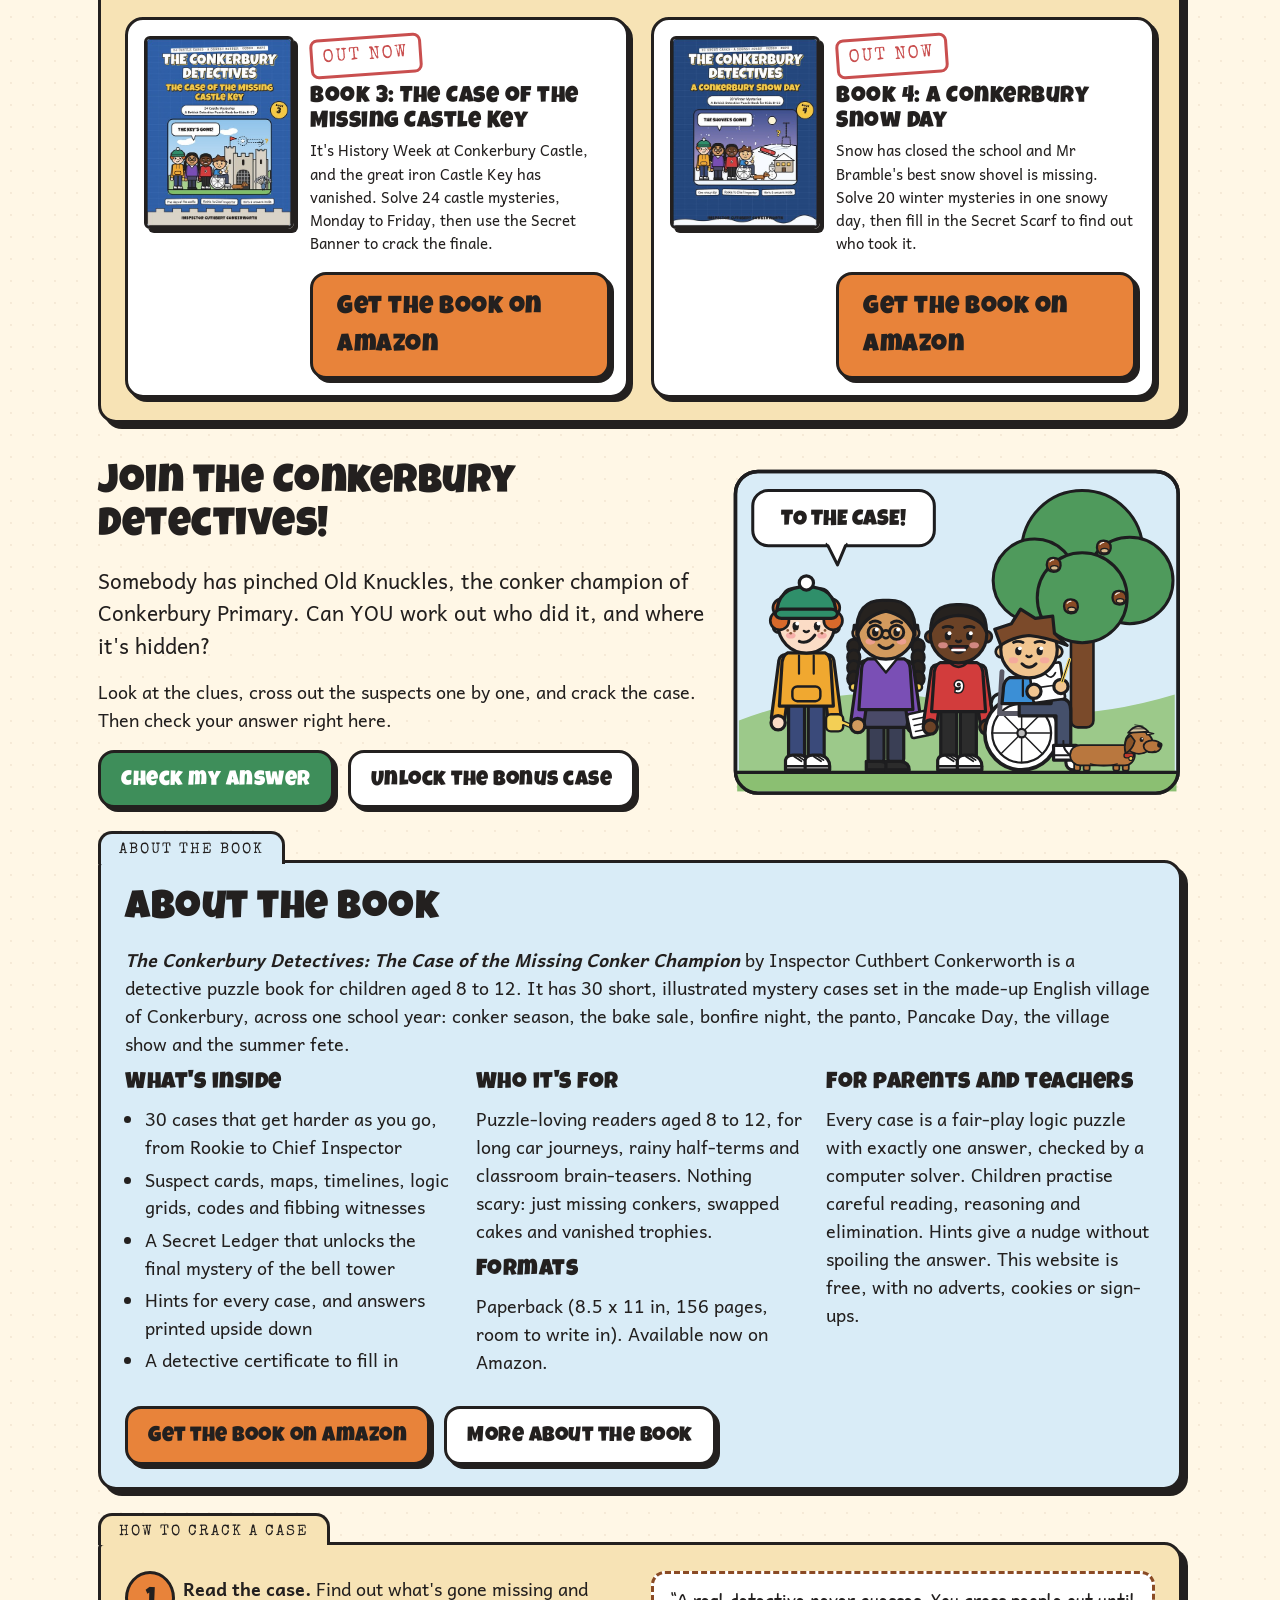
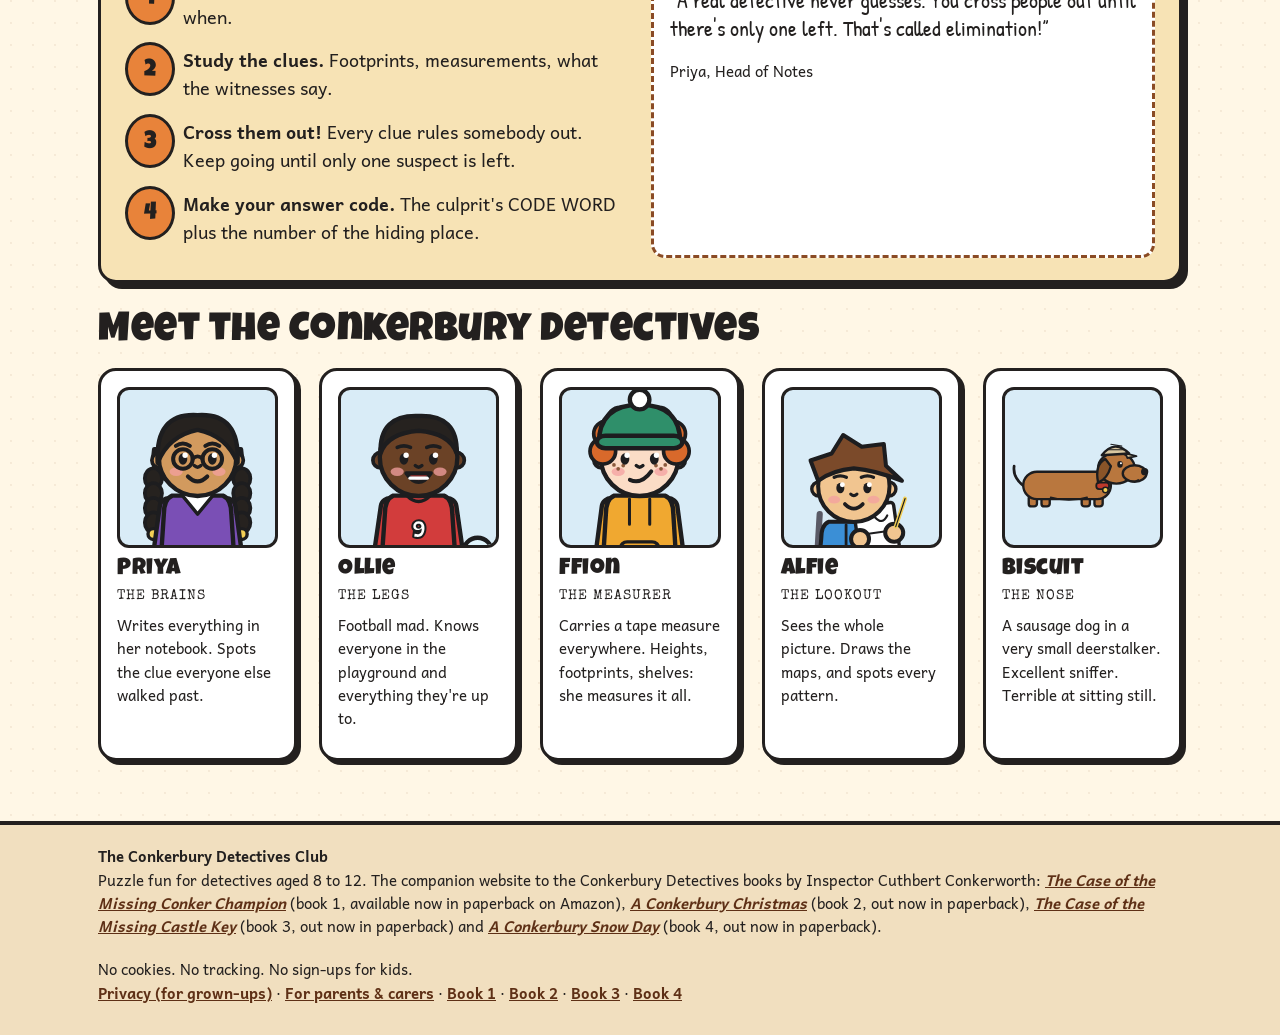
==== commit 6ee1e873: "Point Books 3 and 4 at their Amazon listings The Case of the Missing Castle Key and A Conkerbury Sno" ====
--- a/index.html
+++ b/index.html
@@ -4,7 +4,7 @@
 <meta charset="utf-8">
 <meta name="viewport" content="width=device-width, initial-scale=1">
 <title>The Conkerbury Detectives | Detective Puzzle Books for Kids 8-12, including A Conkerbury Christmas</title>
-<meta name="description" content="The Conkerbury Detectives puzzle books by Inspector Cuthbert Conkerworth for kids 8 to 12: The Case of the Missing Conker Champion (30 cases) and, out now for Christmas, A Conkerbury Christmas (24 Advent mysteries and a Christmas Day finale). Free answer checker and bonus cases.">
+<meta name="description" content="The Conkerbury Detectives puzzle books by Inspector Cuthbert Conkerworth for kids 8 to 12: The Case of the Missing Conker Champion, A Conkerbury Christmas, The Case of the Missing Castle Key and A Conkerbury Snow Day. Free answer checker and bonus cases.">
 <meta name="referrer" content="no-referrer">
 <meta name="robots" content="index, follow, max-image-preview:large">
 <meta http-equiv="Content-Security-Policy" content="default-src 'self'; img-src 'self' data:; style-src 'self' 'unsafe-inline'; script-src 'self'; form-action 'none'; base-uri 'none'">
@@ -13,7 +13,7 @@
 <meta property="og:site_name" content="The Conkerbury Detectives Club">
 <meta property="og:locale" content="en_GB">
 <meta property="og:title" content="The Conkerbury Detectives | Detective Puzzle Books for Kids 8-12, including A Conkerbury Christmas">
-<meta property="og:description" content="The Conkerbury Detectives puzzle books by Inspector Cuthbert Conkerworth for kids 8 to 12: The Case of the Missing Conker Champion (30 cases) and, out now for Christmas, A Conkerbury Christmas (24 Advent mysteries and a Christmas Day finale). Free answer checker and bonus cases.">
+<meta property="og:description" content="The Conkerbury Detectives puzzle books by Inspector Cuthbert Conkerworth for kids 8 to 12: The Case of the Missing Conker Champion, A Conkerbury Christmas, The Case of the Missing Castle Key and A Conkerbury Snow Day. Free answer checker and bonus cases.">
 <meta property="og:url" content="https://conkerburydetectives.co.uk/">
 <meta property="og:image" content="https://conkerburydetectives.co.uk/img/og-cover.jpg">
 <meta property="og:image:width" content="1200">
@@ -21,7 +21,7 @@
 <meta property="og:image:alt" content="Cover of The Conkerbury Detectives: The Case of the Missing Conker Champion by Inspector Cuthbert Conkerworth">
 <meta name="twitter:card" content="summary_large_image">
 <meta name="twitter:title" content="The Conkerbury Detectives | Detective Puzzle Books for Kids 8-12, including A Conkerbury Christmas">
-<meta name="twitter:description" content="The Conkerbury Detectives puzzle books by Inspector Cuthbert Conkerworth for kids 8 to 12: The Case of the Missing Conker Champion (30 cases) and, out now for Christmas, A Conkerbury Christmas (24 Advent mysteries and a Christmas Day finale). Free answer checker and bonus cases.">
+<meta name="twitter:description" content="The Conkerbury Detectives puzzle books by Inspector Cuthbert Conkerworth for kids 8 to 12: The Case of the Missing Conker Champion, A Conkerbury Christmas, The Case of the Missing Castle Key and A Conkerbury Snow Day. Free answer checker and bonus cases.">
 <meta name="twitter:image" content="https://conkerburydetectives.co.uk/img/og-cover.jpg">
 <meta name="twitter:image:alt" content="Cover of The Conkerbury Detectives: The Case of the Missing Conker Champion by Inspector Cuthbert Conkerworth">
 <link rel="stylesheet" href="style.css">
@@ -54,7 +54,7 @@
    "@id": "https://conkerburydetectives.co.uk/#page",
    "url": "https://conkerburydetectives.co.uk/",
    "name": "The Conkerbury Detectives | Detective Puzzle Books for Kids 8-12, including A Conkerbury Christmas",
-   "description": "The Conkerbury Detectives puzzle books by Inspector Cuthbert Conkerworth for kids 8 to 12: The Case of the Missing Conker Champion (30 cases) and, out now for Christmas, A Conkerbury Christmas (24 Advent mysteries and a Christmas Day finale). Free answer checker and bonus cases.",
+   "description": "The Conkerbury Detectives puzzle books by Inspector Cuthbert Conkerworth for kids 8 to 12: The Case of the Missing Conker Champion, A Conkerbury Christmas, The Case of the Missing Castle Key and A Conkerbury Snow Day. Free answer checker and bonus cases.",
    "isPartOf": {
     "@id": "https://conkerburydetectives.co.uk/#website"
    },
@@ -65,6 +65,12 @@
     },
     {
      "@id": "https://conkerburydetectives.co.uk/christmas.html#book"
+    },
+    {
+     "@id": "https://conkerburydetectives.co.uk/#book3"
+    },
+    {
+     "@id": "https://conkerburydetectives.co.uk/#book4"
     }
    ]
   },
@@ -175,6 +181,104 @@
    }
   },
   {
+   "@type": "Book",
+   "@id": "https://conkerburydetectives.co.uk/#book3",
+   "name": "The Conkerbury Detectives: The Case of the Missing Castle Key",
+   "alternateName": "The Case of the Missing Castle Key",
+   "url": "https://conkerburydetectives.co.uk/#book3",
+   "image": "https://conkerburydetectives.co.uk/img/book3-cover-800.jpg",
+   "author": {
+    "@type": "Person",
+    "name": "Inspector Cuthbert Conkerworth"
+   },
+   "description": "A detective puzzle book for children aged 8 to 12. It's History Week at Conkerbury Castle, and the great iron Castle Key has vanished. Solve 24 castle mysteries, Monday to Friday, then use the Secret Banner to crack the finale.",
+   "genre": [
+    "Children's mystery",
+    "Puzzle book",
+    "Activity book"
+   ],
+   "audience": {
+    "@type": "PeopleAudience",
+    "suggestedMinAge": 8,
+    "suggestedMaxAge": 12
+   },
+   "typicalAgeRange": "8-12",
+   "inLanguage": "en-GB",
+   "isFamilyFriendly": true,
+   "bookFormat": "https://schema.org/Paperback",
+   "isbn": "9798144808101",
+   "isPartOf": {
+    "@id": "https://conkerburydetectives.co.uk/#series"
+   },
+   "position": 3,
+   "publisher": {
+    "@id": "https://conkerburydetectives.co.uk/#org"
+   },
+   "sameAs": [
+    "https://www.amazon.co.uk/dp/B0HSLJS7NC",
+    "https://www.amazon.com/dp/B0HSLJS7NC"
+   ],
+   "offers": {
+    "@type": "Offer",
+    "url": "https://www.amazon.co.uk/dp/B0HSLJS7NC",
+    "availability": "https://schema.org/InStock",
+    "itemCondition": "https://schema.org/NewCondition",
+    "seller": {
+     "@type": "Organization",
+     "name": "Amazon.co.uk"
+    }
+   }
+  },
+  {
+   "@type": "Book",
+   "@id": "https://conkerburydetectives.co.uk/#book4",
+   "name": "The Conkerbury Detectives: A Conkerbury Snow Day",
+   "alternateName": "A Conkerbury Snow Day",
+   "url": "https://conkerburydetectives.co.uk/#book4",
+   "image": "https://conkerburydetectives.co.uk/img/book4-cover-800.jpg",
+   "author": {
+    "@type": "Person",
+    "name": "Inspector Cuthbert Conkerworth"
+   },
+   "description": "A detective puzzle book for children aged 8 to 12. Snow has closed the school and Mr Bramble's best snow shovel is missing. Solve 20 winter mysteries in one snowy day, then fill in the Secret Scarf to find out who took it.",
+   "genre": [
+    "Children's mystery",
+    "Puzzle book",
+    "Activity book"
+   ],
+   "audience": {
+    "@type": "PeopleAudience",
+    "suggestedMinAge": 8,
+    "suggestedMaxAge": 12
+   },
+   "typicalAgeRange": "8-12",
+   "inLanguage": "en-GB",
+   "isFamilyFriendly": true,
+   "bookFormat": "https://schema.org/Paperback",
+   "isbn": "9798144810210",
+   "isPartOf": {
+    "@id": "https://conkerburydetectives.co.uk/#series"
+   },
+   "position": 4,
+   "publisher": {
+    "@id": "https://conkerburydetectives.co.uk/#org"
+   },
+   "sameAs": [
+    "https://www.amazon.co.uk/dp/B0HSLGW7PN",
+    "https://www.amazon.com/dp/B0HSLGW7PN"
+   ],
+   "offers": {
+    "@type": "Offer",
+    "url": "https://www.amazon.co.uk/dp/B0HSLGW7PN",
+    "availability": "https://schema.org/InStock",
+    "itemCondition": "https://schema.org/NewCondition",
+    "seller": {
+     "@type": "Organization",
+     "name": "Amazon.co.uk"
+    }
+   }
+  },
+  {
    "@type": "BookSeries",
    "@id": "https://conkerburydetectives.co.uk/#series",
    "name": "The Conkerbury Detectives",
@@ -188,6 +292,12 @@
     },
     {
      "@id": "https://conkerburydetectives.co.uk/christmas.html#book"
+    },
+    {
+     "@id": "https://conkerburydetectives.co.uk/#book3"
+    },
+    {
+     "@id": "https://conkerburydetectives.co.uk/#book4"
     }
    ]
   }
@@ -231,24 +341,26 @@
  </div>
 </section>
 
-<section class="folder manila soonbox" id="coming-soon" aria-labelledby="soon-h"><span class="tab">COMING SOON</span>
-<h2 id="soon-h">Coming soon: two more Conkerbury cases</h2>
-<p class="lead">The detectives are back. Two new puzzle books for detectives aged 8 to 12 are on the way.</p>
+<section class="folder manila soonbox" id="out-now" aria-labelledby="more-h"><span class="tab">OUT NOW</span>
+<h2 id="more-h">Out now: two more Conkerbury cases</h2>
+<p class="lead">The detectives are back. Two more puzzle books for detectives aged 8 to 12, out now in paperback.</p>
 <div class="grid g2">
- <div class="card soon">
-  <img src="img/book3-cover-400.jpg" srcset="img/book3-cover-400.jpg 400w, img/book3-cover-800.jpg 800w" sizes="(max-width: 560px) 70vw, 220px" width="400" height="517" loading="lazy" alt="Cover of The Conkerbury Detectives: The Case of the Missing Castle Key by Inspector Cuthbert Conkerworth">
+ <div class="card soon" id="book3">
+  <a href="https://www.amazon.co.uk/dp/B0HSLJS7NC" rel="noopener"><img src="img/book3-cover-400.jpg" srcset="img/book3-cover-400.jpg 400w, img/book3-cover-800.jpg 800w" sizes="(max-width: 560px) 70vw, 220px" width="400" height="517" loading="lazy" alt="Cover of The Conkerbury Detectives: The Case of the Missing Castle Key by Inspector Cuthbert Conkerworth"></a>
   <div>
-   <span class="stamp red">Coming soon</span>
+   <span class="stamp red">Out now</span>
    <h3>Book 3: The Case of the Missing Castle Key</h3>
    <p class="small">It's History Week at Conkerbury Castle, and the great iron Castle Key has vanished. Solve 24 castle mysteries, Monday to Friday, then use the Secret Banner to crack the finale.</p>
+   <div class="btns"><a class="btn buy big" data-book3-link href="https://www.amazon.co.uk/dp/B0HSLJS7NC" rel="noopener">Get the book on Amazon</a></div>
   </div>
  </div>
- <div class="card soon">
-  <img src="img/book4-cover-400.jpg" srcset="img/book4-cover-400.jpg 400w, img/book4-cover-800.jpg 800w" sizes="(max-width: 560px) 70vw, 220px" width="400" height="517" loading="lazy" alt="Cover of The Conkerbury Detectives: A Conkerbury Snow Day by Inspector Cuthbert Conkerworth">
+ <div class="card soon" id="book4">
+  <a href="https://www.amazon.co.uk/dp/B0HSLGW7PN" rel="noopener"><img src="img/book4-cover-400.jpg" srcset="img/book4-cover-400.jpg 400w, img/book4-cover-800.jpg 800w" sizes="(max-width: 560px) 70vw, 220px" width="400" height="517" loading="lazy" alt="Cover of The Conkerbury Detectives: A Conkerbury Snow Day by Inspector Cuthbert Conkerworth"></a>
   <div>
-   <span class="stamp red">Coming soon</span>
+   <span class="stamp red">Out now</span>
    <h3>Book 4: A Conkerbury Snow Day</h3>
    <p class="small">Snow has closed the school and Mr Bramble's best snow shovel is missing. Solve 20 winter mysteries in one snowy day, then fill in the Secret Scarf to find out who took it.</p>
+   <div class="btns"><a class="btn buy big" data-book4-link href="https://www.amazon.co.uk/dp/B0HSLGW7PN" rel="noopener">Get the book on Amazon</a></div>
   </div>
  </div>
 </div>
@@ -292,7 +404,7 @@
 
 </main>
 <footer class="site"><div class="wrap">
-<div><b>The Conkerbury Detectives Club</b><br>Puzzle fun for detectives aged 8 to 12. The companion website to the Conkerbury Detectives books by Inspector Cuthbert Conkerworth: <a href="book.html"><i>The Case of the Missing Conker Champion</i></a> (book 1, available now in paperback on Amazon) and <a href="christmas.html"><i>A Conkerbury Christmas</i></a> (book 2, out now in paperback).</div>
-<div>No cookies. No tracking. No sign-ups for kids.<br><a href="privacy.html">Privacy (for grown-ups)</a> &middot; <a href="parents.html">For parents &amp; carers</a> &middot; <a href="book.html">Book 1</a> &middot; <a href="christmas.html">Book 2</a></div>
+<div><b>The Conkerbury Detectives Club</b><br>Puzzle fun for detectives aged 8 to 12. The companion website to the Conkerbury Detectives books by Inspector Cuthbert Conkerworth: <a href="book.html"><i>The Case of the Missing Conker Champion</i></a> (book 1, available now in paperback on Amazon), <a href="christmas.html"><i>A Conkerbury Christmas</i></a> (book 2, out now in paperback), <a href="https://www.amazon.co.uk/dp/B0HSLJS7NC" rel="noopener"><i>The Case of the Missing Castle Key</i></a> (book 3, out now in paperback) and <a href="https://www.amazon.co.uk/dp/B0HSLGW7PN" rel="noopener"><i>A Conkerbury Snow Day</i></a> (book 4, out now in paperback).</div>
+<div>No cookies. No tracking. No sign-ups for kids.<br><a href="privacy.html">Privacy (for grown-ups)</a> &middot; <a href="parents.html">For parents &amp; carers</a> &middot; <a href="book.html">Book 1</a> &middot; <a href="christmas.html">Book 2</a> &middot; <a href="https://www.amazon.co.uk/dp/B0HSLJS7NC" rel="noopener">Book 3</a> &middot; <a href="https://www.amazon.co.uk/dp/B0HSLGW7PN" rel="noopener">Book 4</a></div>
 </div></footer>
 </body></html>
--- a/style.css
+++ b/style.css
@@ -176,7 +176,7 @@
 .dl-adult { border-left: 5px solid var(--yellow); padding-left: 10px; }
 @media print { .downloads { display: none !important; } }
 
-/* ---- Coming soon: books 3 and 4 */
+/* ---- Books 3 and 4, out now */
 .soonbox .card.soon { display: grid; grid-template-columns: 150px 1fr; gap: 16px; align-items: start; }
 .soonbox .card.soon img { display: block; width: 100%; height: auto; border: 3px solid var(--ink); border-radius: 6px; box-shadow: 4px 4px 0 var(--ink); }
 .soonbox .card.soon h3 { margin-top: 10px; }
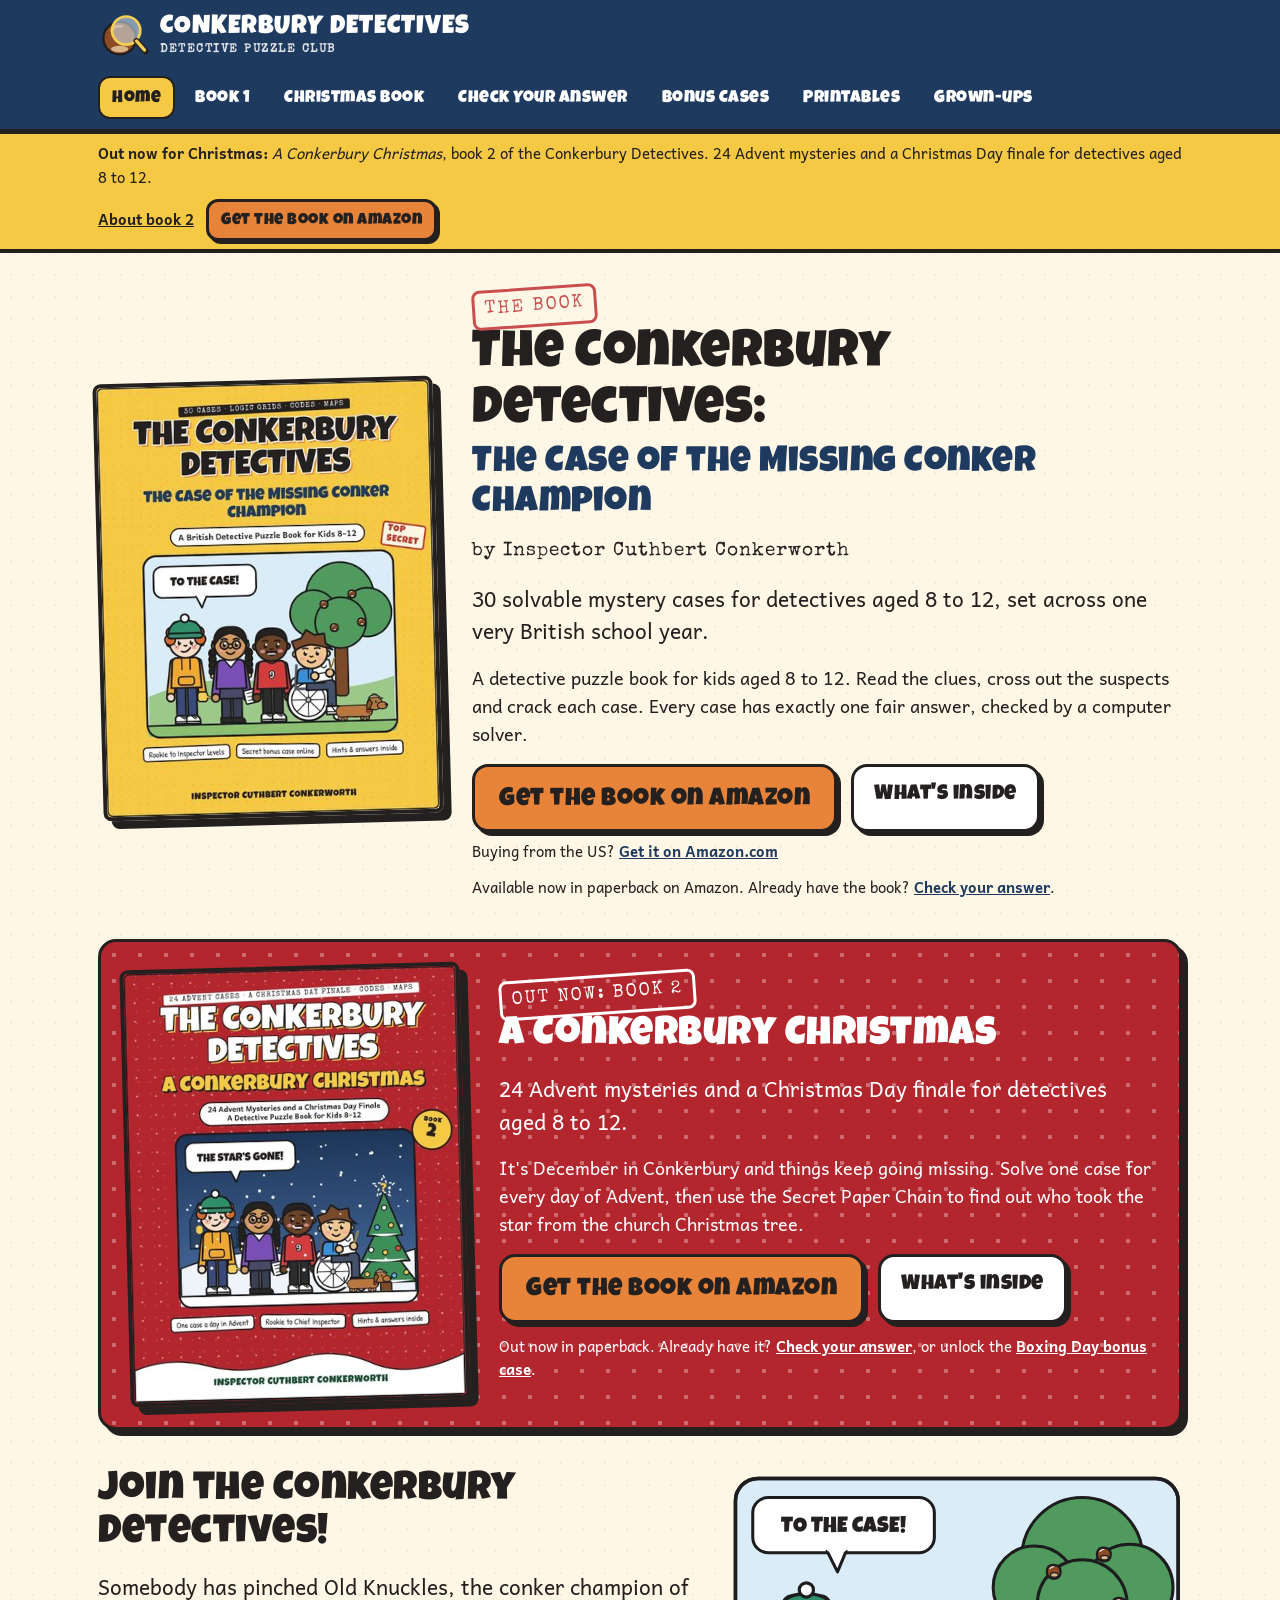
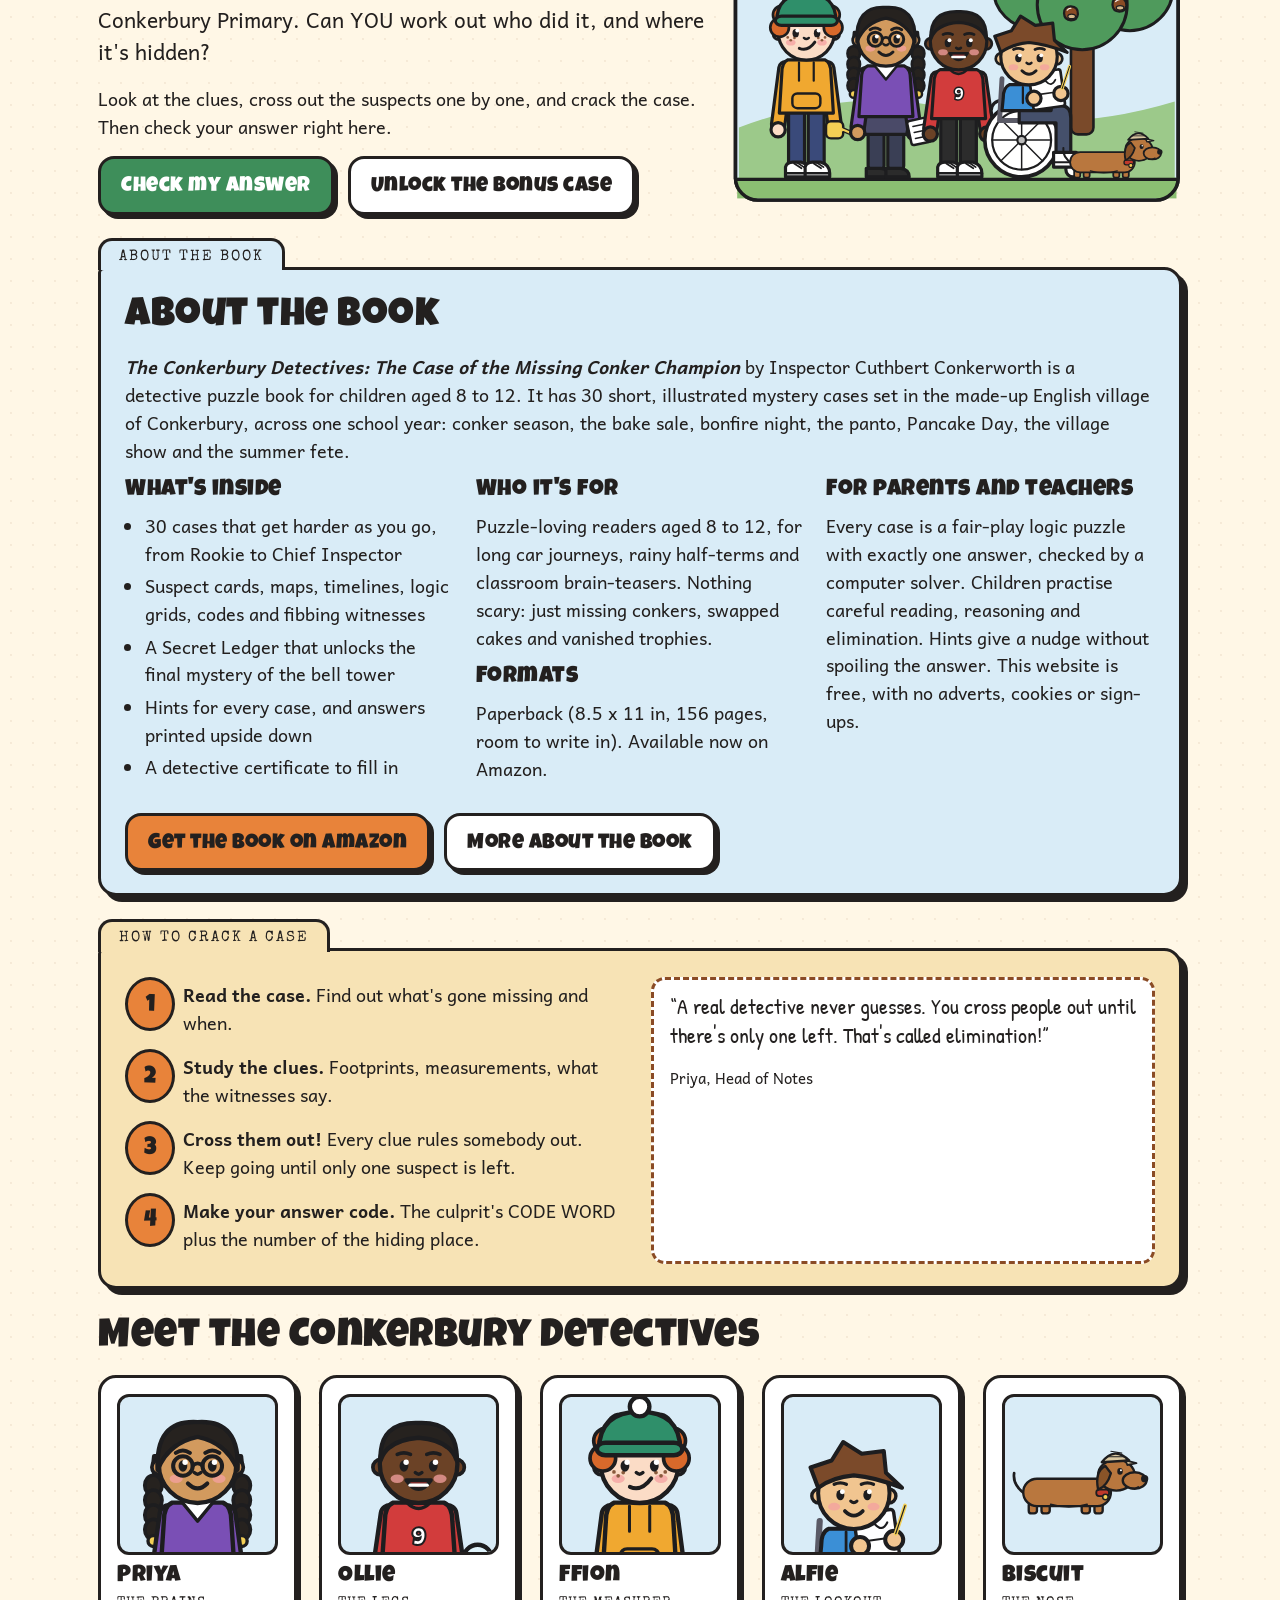
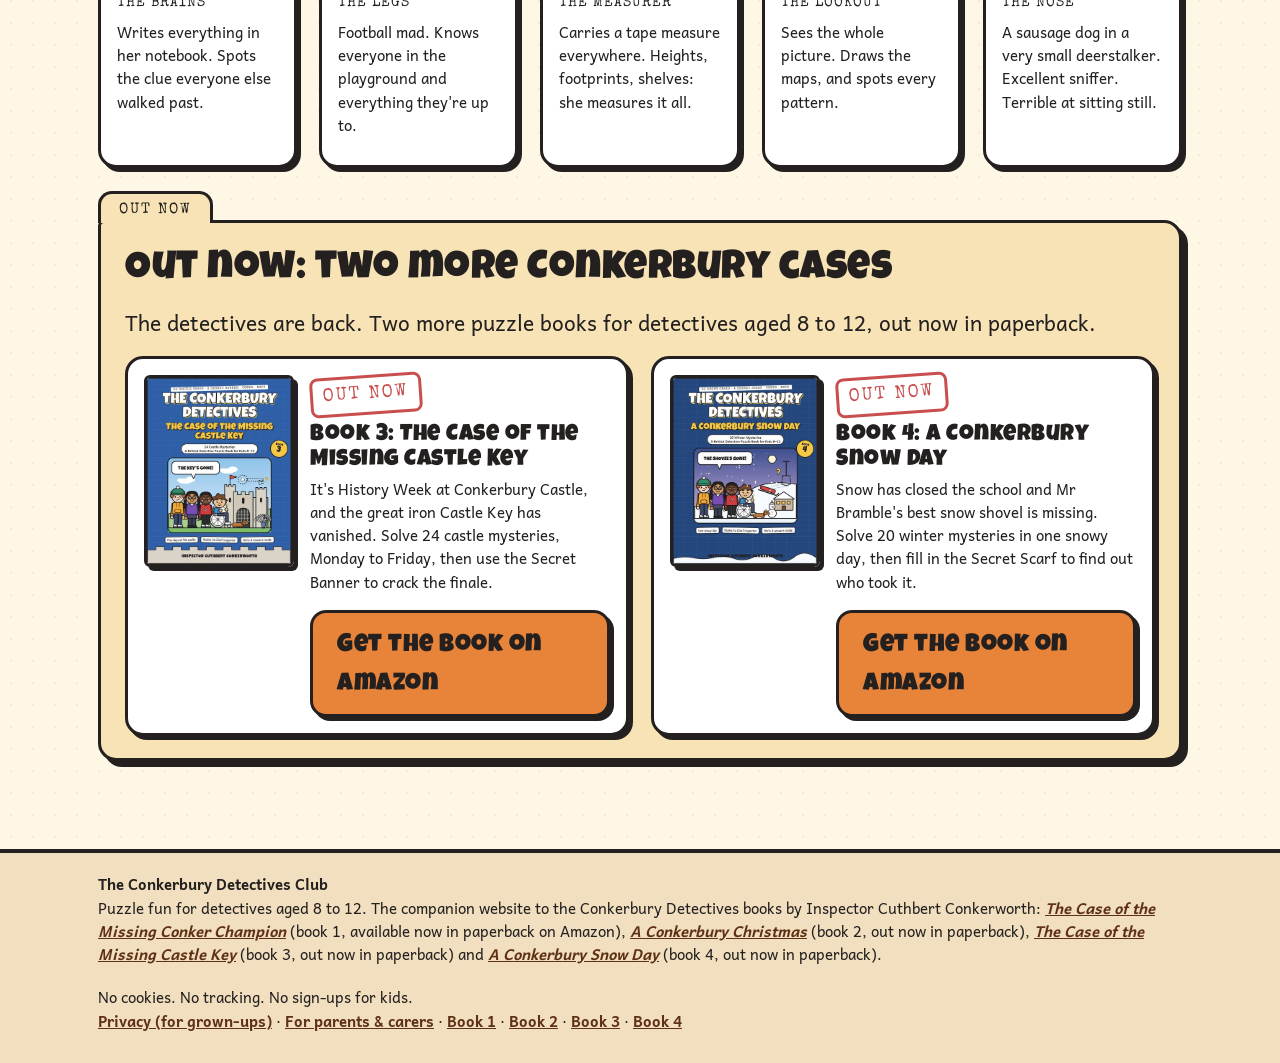
==== commit e56b9d93: "Move the Out Now cards below the detectives The two new-book cards were sitting between the Book 1 h" ====
--- a/index.html
+++ b/index.html
@@ -341,6 +341,41 @@
  </div>
 </section>
 
+<section class="hero club">
+ <div>
+  <h2>Join the Conkerbury Detectives!</h2>
+  <p class="lead">Somebody has pinched Old Knuckles, the conker champion of Conkerbury Primary. Can YOU work out who did it, and where it's hidden?</p>
+  <p>Look at the clues, cross out the suspects one by one, and crack the case. Then check your answer right here.</p>
+  <div class="btns"><a class="btn go" href="check.html">Check my answer</a><a class="btn alt" href="bonus.html">Unlock the bonus case</a></div>
+ </div>
+ <div class="art"><svg role="img" aria-label="The Conkerbury Detectives: Ffion, Priya, Ollie and Alfie with Biscuit the sausage dog, under a big conker tree" xmlns="http://www.w3.org/2000/svg" viewBox="0 0 520 380"><rect x="4.0" y="4.0" width="512.0" height="372.0" rx="26" fill="#d9ecf7" stroke="#1d1d1f" stroke-width="4" /><path d="M8,292 Q140,242 260,272 T512,262 L512,372 L8,372 Z" fill="#9cc98a" stroke="#1d1d1f" stroke-width="0" stroke-linejoin="round" stroke-linecap="round" /><rect x="392.0" y="120.0" width="26.0" height="180.0" rx="8" fill="#7a4a2a" stroke="#1d1d1f" stroke-width="3" /><circle cx="405.0" cy="96.0" r="70.0" fill="#4f9a5c" stroke="#1d1d1f" stroke-width="3.5" /><circle cx="350.0" cy="130.0" r="48.0" fill="#4f9a5c" stroke="#1d1d1f" stroke-width="3.5" /><circle cx="460.0" cy="130.0" r="50.0" fill="#4f9a5c" stroke="#1d1d1f" stroke-width="3.5" /><circle cx="405.0" cy="150.0" r="52.0" fill="#4f9a5c" stroke="#1d1d1f" stroke-width="3.5" /><path d="M364,112 Q364,103.6 372,104 Q380.4,104.4 380,112.8 Q379.2,120 372,120 Q364.4,119.6 364,112 Z" fill="#8A4B25" stroke="#1d1d1f" stroke-width="2.6" stroke-linejoin="round" stroke-linecap="round" /><ellipse cx="372.8" cy="115.6" rx="4.4" ry="2.6" fill="#D9B98C" stroke="#1d1d1f" stroke-width="1.4" /><path d="M367.6,108.4 Q369.6,106.0 372,106.24" fill="none" stroke="#FFFFFF" stroke-width="1.2" stroke-linejoin="round" stroke-linecap="round" /><path d="M422,92 Q422,83.6 430,84 Q438.4,84.4 438,92.8 Q437.2,100 430,100 Q422.4,99.6 422,92 Z" fill="#8A4B25" stroke="#1d1d1f" stroke-width="2.6" stroke-linejoin="round" stroke-linecap="round" /><ellipse cx="430.8" cy="95.6" rx="4.4" ry="2.6" fill="#D9B98C" stroke="#1d1d1f" stroke-width="1.4" /><path d="M425.6,88.4 Q427.6,86.0 430,86.24" fill="none" stroke="#FFFFFF" stroke-width="1.2" stroke-linejoin="round" stroke-linecap="round" /><path d="M440,150 Q440,141.6 448,142 Q456.4,142.4 456,150.8 Q455.2,158 448,158 Q440.4,157.6 440,150 Z" fill="#8A4B25" stroke="#1d1d1f" stroke-width="2.6" stroke-linejoin="round" stroke-linecap="round" /><ellipse cx="448.8" cy="153.6" rx="4.4" ry="2.6" fill="#D9B98C" stroke="#1d1d1f" stroke-width="1.4" /><path d="M443.6,146.4 Q445.6,144.0 448,144.24" fill="none" stroke="#FFFFFF" stroke-width="1.2" stroke-linejoin="round" stroke-linecap="round" /><path d="M384,160 Q384,151.6 392,152 Q400.4,152.4 400,160.8 Q399.2,168 392,168 Q384.4,167.6 384,160 Z" fill="#8A4B25" stroke="#1d1d1f" stroke-width="2.6" stroke-linejoin="round" stroke-linecap="round" /><ellipse cx="392.8" cy="163.6" rx="4.4" ry="2.6" fill="#D9B98C" stroke="#1d1d1f" stroke-width="1.4" /><path d="M387.6,156.4 Q389.6,154.0 392,154.24" fill="none" stroke="#FFFFFF" stroke-width="1.2" stroke-linejoin="round" stroke-linecap="round" /><rect x="6.0" y="350.0" width="508.0" height="24.0" rx="0" fill="#8bbf72" stroke="#1d1d1f" stroke-width="0" /><path d="M6,352 L514,352" fill="none" stroke="#1d1d1f" stroke-width="3.5" stroke-linejoin="round" stroke-linecap="round" /><rect x="4.0" y="4.0" width="512.0" height="372.0" rx="26" fill="none" stroke="#1d1d1f" stroke-width="4" /><svg x="15.0" y="102.08000000000001" width="142.0" height="249.92" viewBox="-50 -174 100 176" overflow="visible"><g><rect x="-14.5" y="-58.0" width="13.0" height="52.0" rx="3" fill="#3a4a7a" stroke="#1d1d1f" stroke-width="2.6" /><rect x="1.5" y="-58.0" width="13.0" height="52.0" rx="3" fill="#3a4a7a" stroke="#1d1d1f" stroke-width="2.6" /><path d="M-17.0,0 L-17.0,-8 Q-16.0,-12 -11.0,-12 L-4.0,-12 Q3.0,-10 3.0,-3 L3.0,0 Z" fill="#FFFFFF" stroke="#1d1d1f" stroke-width="2.6" stroke-linejoin="round" stroke-linecap="round" /><path d="M-17.0,-3 L3.0,-3" fill="none" stroke="#1d1d1f" stroke-width="2" stroke-linejoin="round" stroke-linecap="round" /><path d="M-10.0,-11 L-4.0,-7 M-8.0,-12 L-2.0,-8" fill="none" stroke="#1d1d1f" stroke-width="1.4" stroke-linejoin="round" stroke-linecap="round" /><path d="M-1.0,0 L-1.0,-8 Q0.0,-12 5.0,-12 L12.0,-12 Q19.0,-10 19.0,-3 L19.0,0 Z" fill="#FFFFFF" stroke="#1d1d1f" stroke-width="2.6" stroke-linejoin="round" stroke-linecap="round" /><path d="M-1.0,-3 L19.0,-3" fill="none" stroke="#1d1d1f" stroke-width="2" stroke-linejoin="round" stroke-linecap="round" /><path d="M6.0,-11 L12.0,-7 M8.0,-12 L14.0,-8" fill="none" stroke="#1d1d1f" stroke-width="1.4" stroke-linejoin="round" stroke-linecap="round" /><path d="M-17.0,-88.39 L-23.0,-42.4116" fill="none" stroke="#1d1d1f" stroke-width="13.5" stroke-linejoin="round" stroke-linecap="round" /><path d="M-17.0,-88.39 L-23.0,-42.4116" fill="none" stroke="#f0a830" stroke-width="8.3" stroke-linejoin="round" stroke-linecap="round" /><circle cx="-23.0" cy="-38.4" r="5.8" fill="#FBDCC6" stroke="#1d1d1f" stroke-width="2.6" /><path d="M17.0,-88.39 L23.0,-42.4116" fill="none" stroke="#1d1d1f" stroke-width="13.5" stroke-linejoin="round" stroke-linecap="round" /><path d="M17.0,-88.39 L23.0,-42.4116" fill="none" stroke="#f0a830" stroke-width="8.3" stroke-linejoin="round" stroke-linecap="round" /><circle cx="23.0" cy="-38.4" r="5.8" fill="#FBDCC6" stroke="#1d1d1f" stroke-width="2.6" /><path d="M-15.0,-95.39 Q-20.0,-93.39 -20.0,-84.39 L-22.0,-51.9784 L22.0,-51.9784 L20.0,-84.39 Q20.0,-93.39 15.0,-95.39 Z" fill="#f0a830" stroke="#1d1d1f" stroke-width="2.6" stroke-linejoin="round" stroke-linecap="round" /><path d="M-6,-93.39 L-6,-78.39 M6,-93.39 L6,-78.39" fill="none" stroke="#1d1d1f" stroke-width="1.8" stroke-linejoin="round" stroke-linecap="round" /><rect x="-11.4" y="-68.0" width="22.8" height="12.0" rx="4" fill="#f0a830" stroke="#1d1d1f" stroke-width="2" /><rect x="16.0" y="-45.4" width="14.0" height="14.0" rx="4" fill="#F3CF55" stroke="#1d1d1f" stroke-width="2" /><path d="M30.0,-38.4116 l14,6" fill="none" stroke="#F3CF55" stroke-width="3" stroke-linejoin="round" stroke-linecap="round" /><path d="M30.0,-39.9116 l14,6 M30.0,-36.9116 l14,6" fill="none" stroke="#1d1d1f" stroke-width="1" stroke-linejoin="round" stroke-linecap="round" /><circle cx="-22.5" cy="-116.4" r="4.6" fill="#FBDCC6" stroke="#1d1d1f" stroke-width="2.2" /><circle cx="22.5" cy="-116.4" r="4.6" fill="#FBDCC6" stroke="#1d1d1f" stroke-width="2.2" /><ellipse cx="0.0" cy="-118.2" rx="23.0" ry="23.0" fill="#FBDCC6" stroke="#1d1d1f" stroke-width="2.6" /><ellipse cx="-12.7" cy="-109.5" rx="3.9" ry="2.5" fill="#F4A0A0" stroke="#1d1d1f" stroke-width="0" opacity="0.75"/><ellipse cx="12.7" cy="-109.5" rx="3.9" ry="2.5" fill="#F4A0A0" stroke="#1d1d1f" stroke-width="0" opacity="0.75"/><circle cx="-9.7" cy="-113.2" r="1.1" fill="#8a5a3c" stroke="#1d1d1f" stroke-width="0" /><circle cx="-12.7" cy="-111.3" r="1.1" fill="#8a5a3c" stroke="#1d1d1f" stroke-width="0" /><circle cx="-15.2" cy="-113.6" r="1.1" fill="#8a5a3c" stroke="#1d1d1f" stroke-width="0" /><circle cx="9.7" cy="-113.2" r="1.1" fill="#8a5a3c" stroke="#1d1d1f" stroke-width="0" /><circle cx="12.7" cy="-111.3" r="1.1" fill="#8a5a3c" stroke="#1d1d1f" stroke-width="0" /><circle cx="15.2" cy="-113.6" r="1.1" fill="#8a5a3c" stroke="#1d1d1f" stroke-width="0" /><ellipse cx="-8.7" cy="-117.1" rx="2.6" ry="3.4" fill="#1d1d1f" stroke="#1d1d1f" stroke-width="0" /><circle cx="-7.4" cy="-119.3" r="1.6" fill="#FFFFFF" stroke="#1d1d1f" stroke-width="0" /><ellipse cx="8.7" cy="-117.1" rx="2.6" ry="3.4" fill="#1d1d1f" stroke="#1d1d1f" stroke-width="0" /><circle cx="10.0" cy="-119.3" r="1.6" fill="#FFFFFF" stroke="#1d1d1f" stroke-width="0" /><path d="M-12.65,-123.99 Q-8.74,-125.82999999999998 -4.83,-123.99" fill="none" stroke="#1d1d1f" stroke-width="2.2" stroke-linejoin="round" stroke-linecap="round" /><path d="M4.83,-123.99 Q8.74,-125.82999999999998 12.65,-123.99" fill="none" stroke="#1d1d1f" stroke-width="2.2" stroke-linejoin="round" stroke-linecap="round" /><path d="M-2,-113.17999999999999 Q0,-111.33999999999999 2,-113.17999999999999" fill="none" stroke="#1d1d1f" stroke-width="2" stroke-linejoin="round" stroke-linecap="round" /><path d="M-5.75,-104.74 Q1.1500000000000001,-101.74 6.8999999999999995,-109.74" fill="none" stroke="#1d1d1f" stroke-width="2.4" stroke-linejoin="round" stroke-linecap="round" /><circle cx="-21.8" cy="-121.7" r="7.6" fill="#D8692B" stroke="#1d1d1f" stroke-width="2.2" /><circle cx="-19.6" cy="-132.0" r="7.6" fill="#D8692B" stroke="#1d1d1f" stroke-width="2.2" /><circle cx="-11.5" cy="-140.1" r="7.6" fill="#D8692B" stroke="#1d1d1f" stroke-width="2.2" /><circle cx="0.0" cy="-143.1" r="7.6" fill="#D8692B" stroke="#1d1d1f" stroke-width="2.2" /><circle cx="11.5" cy="-140.1" r="7.6" fill="#D8692B" stroke="#1d1d1f" stroke-width="2.2" /><circle cx="19.6" cy="-132.0" r="7.6" fill="#D8692B" stroke="#1d1d1f" stroke-width="2.2" /><circle cx="21.8" cy="-121.7" r="7.6" fill="#D8692B" stroke="#1d1d1f" stroke-width="2.2" /><circle cx="-6.9" cy="-132.0" r="7.6" fill="#D8692B" stroke="#1d1d1f" stroke-width="2.2" /><circle cx="5.8" cy="-132.5" r="7.6" fill="#D8692B" stroke="#1d1d1f" stroke-width="2.2" /><path d="M-24.150000000000002,-126.28999999999999 Q-24.150000000000002,-149.29 0,-149.29 Q24.150000000000002,-149.29 24.150000000000002,-126.28999999999999 Z" fill="#2f8f6a" stroke="#1d1d1f" stroke-width="2.6" stroke-linejoin="round" stroke-linecap="round" /><rect x="-25.3" y="-130.9" width="50.6" height="7.4" rx="5" fill="#2f8f6a" stroke="#1d1d1f" stroke-width="2.6" /><circle cx="0.0" cy="-152.3" r="5.8" fill="#FFFFFF" stroke="#1d1d1f" stroke-width="2.6" /></g></svg><svg x="107.0" y="109.18" width="142.0" height="242.82" viewBox="-50 -169 100 171" overflow="visible"><g><path d="M-25.76,-117.83999999999999 Q-28.75,-99.44 -13.799999999999999,-99.44 L13.799999999999999,-99.44 Q28.75,-99.44 25.76,-117.83999999999999 Z" fill="#26221f" stroke="#1d1d1f" stroke-width="2.6" stroke-linejoin="round" stroke-linecap="round" /><ellipse cx="-26.2" cy="-100.6" rx="5.1" ry="6.0" fill="#26221f" stroke="#1d1d1f" stroke-width="2.2" /><ellipse cx="-26.2" cy="-91.8" rx="5.1" ry="6.0" fill="#26221f" stroke="#1d1d1f" stroke-width="2.2" /><ellipse cx="-26.2" cy="-83.1" rx="5.1" ry="6.0" fill="#26221f" stroke="#1d1d1f" stroke-width="2.2" /><ellipse cx="-26.2" cy="-74.4" rx="5.1" ry="6.0" fill="#26221f" stroke="#1d1d1f" stroke-width="2.2" /><circle cx="-26.2" cy="-67.6" r="3.2" fill="#F3CF55" stroke="#1d1d1f" stroke-width="2" /><ellipse cx="26.2" cy="-100.6" rx="5.1" ry="6.0" fill="#26221f" stroke="#1d1d1f" stroke-width="2.2" /><ellipse cx="26.2" cy="-91.8" rx="5.1" ry="6.0" fill="#26221f" stroke="#1d1d1f" stroke-width="2.2" /><ellipse cx="26.2" cy="-83.1" rx="5.1" ry="6.0" fill="#26221f" stroke="#1d1d1f" stroke-width="2.2" /><ellipse cx="26.2" cy="-74.4" rx="5.1" ry="6.0" fill="#26221f" stroke="#1d1d1f" stroke-width="2.2" /><circle cx="26.2" cy="-67.6" r="3.2" fill="#F3CF55" stroke="#1d1d1f" stroke-width="2" /><rect x="-14.5" y="-55.2" width="13.0" height="49.2" rx="3" fill="#3a3f55" stroke="#1d1d1f" stroke-width="2.6" /><rect x="1.5" y="-55.2" width="13.0" height="49.2" rx="3" fill="#3a3f55" stroke="#1d1d1f" stroke-width="2.6" /><path d="M-19.0,-55.1784 L-25.0,-34.7282 L25.0,-34.7282 L19.0,-55.1784 Z" fill="#4a4a68" stroke="#1d1d1f" stroke-width="2.6" stroke-linejoin="round" stroke-linecap="round" /><path d="M-16.0,0 L-16.0,-7 L-4.0,-7 Q3.0,-6 3.0,0 Z" fill="#2b2b2b" stroke="#1d1d1f" stroke-width="2.6" stroke-linejoin="round" stroke-linecap="round" /><path d="M0.0,0 L0.0,-7 L12.0,-7 Q19.0,-6 19.0,0 Z" fill="#2b2b2b" stroke="#1d1d1f" stroke-width="2.6" stroke-linejoin="round" stroke-linecap="round" /><path d="M-17.0,-83.39 L-23.0,-40.211600000000004" fill="none" stroke="#1d1d1f" stroke-width="13.5" stroke-linejoin="round" stroke-linecap="round" /><path d="M-17.0,-83.39 L-23.0,-40.211600000000004" fill="none" stroke="#7a4fb5" stroke-width="8.3" stroke-linejoin="round" stroke-linecap="round" /><circle cx="-23.0" cy="-36.2" r="5.8" fill="#D29A5E" stroke="#1d1d1f" stroke-width="2.6" /><path d="M17.0,-83.39 L23.0,-40.211600000000004" fill="none" stroke="#1d1d1f" stroke-width="13.5" stroke-linejoin="round" stroke-linecap="round" /><path d="M17.0,-83.39 L23.0,-40.211600000000004" fill="none" stroke="#7a4fb5" stroke-width="8.3" stroke-linejoin="round" stroke-linecap="round" /><circle cx="23.0" cy="-36.2" r="5.8" fill="#D29A5E" stroke="#1d1d1f" stroke-width="2.6" /><path d="M-15.0,-90.39 Q-20.0,-88.39 -20.0,-79.39 L-22.0,-49.1784 L22.0,-49.1784 L20.0,-79.39 Q20.0,-88.39 15.0,-90.39 Z" fill="#7a4fb5" stroke="#1d1d1f" stroke-width="2.6" stroke-linejoin="round" stroke-linecap="round" /><path d="M-9,-90.39 L0,-79.39 L9,-90.39" fill="#FFFFFF" stroke="#1d1d1f" stroke-width="2" stroke-linejoin="round" stroke-linecap="round" /><g transform="rotate(-12 23.0 -36.211600000000004)"><rect x="19.0" y="-46.2" width="16.0" height="20.0" rx="2" fill="#FFFFFF" stroke="#1d1d1f" stroke-width="2" /><path d="M23.0,-41.211600000000004 l9,0 M23.0,-36.211600000000004 l9,0 M23.0,-31.211600000000004 l7,0" fill="none" stroke="#1d1d1f" stroke-width="1.2" stroke-linejoin="round" stroke-linecap="round" /></g><circle cx="-22.5" cy="-111.4" r="4.6" fill="#D29A5E" stroke="#1d1d1f" stroke-width="2.2" /><circle cx="22.5" cy="-111.4" r="4.6" fill="#D29A5E" stroke="#1d1d1f" stroke-width="2.2" /><ellipse cx="0.0" cy="-113.2" rx="23.0" ry="23.0" fill="#D29A5E" stroke="#1d1d1f" stroke-width="2.6" /><ellipse cx="-12.7" cy="-104.5" rx="3.9" ry="2.5" fill="#F4A0A0" stroke="#1d1d1f" stroke-width="0" opacity="0.75"/><ellipse cx="12.7" cy="-104.5" rx="3.9" ry="2.5" fill="#F4A0A0" stroke="#1d1d1f" stroke-width="0" opacity="0.75"/><ellipse cx="-8.7" cy="-112.1" rx="2.6" ry="3.4" fill="#1d1d1f" stroke="#1d1d1f" stroke-width="0" /><circle cx="-7.4" cy="-114.3" r="1.6" fill="#FFFFFF" stroke="#1d1d1f" stroke-width="0" /><ellipse cx="8.7" cy="-112.1" rx="2.6" ry="3.4" fill="#1d1d1f" stroke="#1d1d1f" stroke-width="0" /><circle cx="10.0" cy="-114.3" r="1.6" fill="#FFFFFF" stroke="#1d1d1f" stroke-width="0" /><path d="M-12.879999999999999,-119.91 Q-8.74,-122.66999999999999 -4.6000000000000005,-119.91" fill="none" stroke="#1d1d1f" stroke-width="2.4" stroke-linejoin="round" stroke-linecap="round" /><path d="M4.6000000000000005,-119.91 Q8.74,-122.66999999999999 12.879999999999999,-119.91" fill="none" stroke="#1d1d1f" stroke-width="2.4" stroke-linejoin="round" stroke-linecap="round" /><path d="M-2,-108.17999999999999 Q0,-106.33999999999999 2,-108.17999999999999" fill="none" stroke="#1d1d1f" stroke-width="2" stroke-linejoin="round" stroke-linecap="round" /><path d="M-5.75,-101.74 Q0,-95.99 5.75,-101.74" fill="none" stroke="#1d1d1f" stroke-width="2.4" stroke-linejoin="round" stroke-linecap="round" /><path d="M-23.69,-109.78999999999999 Q-25.3,-139.69 0,-138.07999999999998 Q25.3,-139.69 23.69,-109.78999999999999 Q17.25,-125.89 0,-129.34 Q-17.25,-125.89 -23.69,-109.78999999999999 Z" fill="#26221f" stroke="#1d1d1f" stroke-width="2.6" stroke-linejoin="round" stroke-linecap="round" /><circle cx="-8.7" cy="-112.1" r="5.8" fill="none" stroke="#1d1d1f" stroke-width="2.4" /><circle cx="8.7" cy="-112.1" r="5.8" fill="none" stroke="#1d1d1f" stroke-width="2.4" /><path d="M-2.99,-112.08999999999999 Q0,-115.08999999999999 2.99,-112.08999999999999" fill="none" stroke="#1d1d1f" stroke-width="2.2" stroke-linejoin="round" stroke-linecap="round" /></g></svg><svg x="191.0" y="113.44" width="142.0" height="238.56" viewBox="-50 -166 100 168" overflow="visible"><g><rect x="-14.5" y="-53.5" width="13.0" height="47.5" rx="3" fill="#2c2c2c" stroke="#1d1d1f" stroke-width="2.6" /><rect x="1.5" y="-53.5" width="13.0" height="47.5" rx="3" fill="#2c2c2c" stroke="#1d1d1f" stroke-width="2.6" /><path d="M-17.0,0 L-17.0,-8 Q-16.0,-12 -11.0,-12 L-4.0,-12 Q3.0,-10 3.0,-3 L3.0,0 Z" fill="#FFFFFF" stroke="#1d1d1f" stroke-width="2.6" stroke-linejoin="round" stroke-linecap="round" /><path d="M-17.0,-3 L3.0,-3" fill="none" stroke="#1d1d1f" stroke-width="2" stroke-linejoin="round" stroke-linecap="round" /><path d="M-10.0,-11 L-4.0,-7 M-8.0,-12 L-2.0,-8" fill="none" stroke="#1d1d1f" stroke-width="1.4" stroke-linejoin="round" stroke-linecap="round" /><path d="M-1.0,0 L-1.0,-8 Q0.0,-12 5.0,-12 L12.0,-12 Q19.0,-10 19.0,-3 L19.0,0 Z" fill="#FFFFFF" stroke="#1d1d1f" stroke-width="2.6" stroke-linejoin="round" stroke-linecap="round" /><path d="M-1.0,-3 L19.0,-3" fill="none" stroke="#1d1d1f" stroke-width="2" stroke-linejoin="round" stroke-linecap="round" /><path d="M6.0,-11 L12.0,-7 M8.0,-12 L14.0,-8" fill="none" stroke="#1d1d1f" stroke-width="1.4" stroke-linejoin="round" stroke-linecap="round" /><path d="M-17.0,-80.39 L-23.0,-38.8916" fill="none" stroke="#1d1d1f" stroke-width="13.5" stroke-linejoin="round" stroke-linecap="round" /><path d="M-17.0,-80.39 L-23.0,-38.8916" fill="none" stroke="#d23c3c" stroke-width="8.3" stroke-linejoin="round" stroke-linecap="round" /><circle cx="-23.0" cy="-34.9" r="5.8" fill="#6B4226" stroke="#1d1d1f" stroke-width="2.6" /><path d="M17.0,-80.39 L23.0,-38.8916" fill="none" stroke="#1d1d1f" stroke-width="13.5" stroke-linejoin="round" stroke-linecap="round" /><path d="M17.0,-80.39 L23.0,-38.8916" fill="none" stroke="#d23c3c" stroke-width="8.3" stroke-linejoin="round" stroke-linecap="round" /><circle cx="23.0" cy="-34.9" r="5.8" fill="#6B4226" stroke="#1d1d1f" stroke-width="2.6" /><path d="M-15.0,-87.39 Q-20.0,-85.39 -20.0,-76.39 L-22.0,-47.4984 L22.0,-47.4984 L20.0,-76.39 Q20.0,-85.39 15.0,-87.39 Z" fill="#d23c3c" stroke="#1d1d1f" stroke-width="2.6" stroke-linejoin="round" stroke-linecap="round" /><path d="M-7,-87.39 Q0,-80.39 7,-87.39" fill="none" stroke="#1d1d1f" stroke-width="2" stroke-linejoin="round" stroke-linecap="round" /><text x="0" y="-62.39" font-family="Luckiest Guy" font-size="15" text-anchor="middle" fill="#FFFFFF" stroke="#1d1d1f" stroke-width="1.2">9</text><path d="M23.0,-34.8916 L31.0,-46.8916" fill="none" stroke="#1d1d1f" stroke-width="4.2" stroke-linejoin="round" stroke-linecap="round" /><circle cx="35.0" cy="-53.9" r="8.5" fill="#DFF3FB" stroke="#1d1d1f" stroke-width="2.6" /><circle cx="-22.5" cy="-108.4" r="4.6" fill="#6B4226" stroke="#1d1d1f" stroke-width="2.2" /><circle cx="22.5" cy="-108.4" r="4.6" fill="#6B4226" stroke="#1d1d1f" stroke-width="2.2" /><ellipse cx="0.0" cy="-110.2" rx="23.0" ry="23.0" fill="#6B4226" stroke="#1d1d1f" stroke-width="2.6" /><ellipse cx="-12.7" cy="-101.5" rx="3.9" ry="2.5" fill="#F4A0A0" stroke="#1d1d1f" stroke-width="0" opacity="0.75"/><ellipse cx="12.7" cy="-101.5" rx="3.9" ry="2.5" fill="#F4A0A0" stroke="#1d1d1f" stroke-width="0" opacity="0.75"/><ellipse cx="-8.7" cy="-109.1" rx="2.6" ry="3.4" fill="#1d1d1f" stroke="#1d1d1f" stroke-width="0" /><circle cx="-7.4" cy="-111.3" r="1.6" fill="#FFFFFF" stroke="#1d1d1f" stroke-width="0" /><ellipse cx="8.7" cy="-109.1" rx="2.6" ry="3.4" fill="#1d1d1f" stroke="#1d1d1f" stroke-width="0" /><circle cx="10.0" cy="-111.3" r="1.6" fill="#FFFFFF" stroke="#1d1d1f" stroke-width="0" /><path d="M-12.65,-115.99 Q-8.74,-117.82999999999998 -4.83,-115.99" fill="none" stroke="#1d1d1f" stroke-width="2.2" stroke-linejoin="round" stroke-linecap="round" /><path d="M4.83,-115.99 Q8.74,-117.82999999999998 12.65,-115.99" fill="none" stroke="#1d1d1f" stroke-width="2.2" stroke-linejoin="round" stroke-linecap="round" /><path d="M-2,-105.17999999999999 Q0,-103.33999999999999 2,-105.17999999999999" fill="none" stroke="#1d1d1f" stroke-width="2" stroke-linejoin="round" stroke-linecap="round" /><path d="M-7.36,-100.74 Q0,-90.0 7.36,-100.74 Z" fill="#7a2b2b" stroke="#1d1d1f" stroke-width="2.2" stroke-linejoin="round" stroke-linecap="round" /><path d="M-5.06,-97.74 L5.06,-97.74" fill="none" stroke="#FFFFFF" stroke-width="2" stroke-linejoin="round" stroke-linecap="round" /><path d="M-22.54,-112.53999999999999 Q-23.46,-135.54 0,-134.62 Q23.46,-135.54 22.54,-112.53999999999999 Q18.400000000000002,-124.5 0,-125.88 Q-18.400000000000002,-124.5 -22.54,-112.53999999999999 Z" fill="#26221f" stroke="#1d1d1f" stroke-width="2.6" stroke-linejoin="round" stroke-linecap="round" /></g></svg><svg x="286.68" y="121.96000000000001" width="130.64" height="230.04" viewBox="-40 -160 92 162" overflow="visible"><g><circle cx="-6.0" cy="-30.0" r="30.0" fill="#FFFFFF" stroke="#1d1d1f" stroke-width="3" /><circle cx="-6.0" cy="-30.0" r="24.0" fill="none" stroke="#1d1d1f" stroke-width="1.8" /><path d="M-6,-30 L18.0,-30.0" fill="none" stroke="#1d1d1f" stroke-width="1.2" stroke-linejoin="round" stroke-linecap="round" /><path d="M-6,-30 L11.0,-13.0" fill="none" stroke="#1d1d1f" stroke-width="1.2" stroke-linejoin="round" stroke-linecap="round" /><path d="M-6,-30 L-6.0,-6.0" fill="none" stroke="#1d1d1f" stroke-width="1.2" stroke-linejoin="round" stroke-linecap="round" /><path d="M-6,-30 L-23.0,-13.0" fill="none" stroke="#1d1d1f" stroke-width="1.2" stroke-linejoin="round" stroke-linecap="round" /><path d="M-6,-30 L-30.0,-30.0" fill="none" stroke="#1d1d1f" stroke-width="1.2" stroke-linejoin="round" stroke-linecap="round" /><path d="M-6,-30 L-23.0,-47.0" fill="none" stroke="#1d1d1f" stroke-width="1.2" stroke-linejoin="round" stroke-linecap="round" /><path d="M-6,-30 L-6.0,-54.0" fill="none" stroke="#1d1d1f" stroke-width="1.2" stroke-linejoin="round" stroke-linecap="round" /><path d="M-6,-30 L11.0,-47.0" fill="none" stroke="#1d1d1f" stroke-width="1.2" stroke-linejoin="round" stroke-linecap="round" /><circle cx="-6.0" cy="-30.0" r="3.5" fill="#bbbbbb" stroke="#1d1d1f" stroke-width="1.8" /><path d="M-22,-80 L-24,-46 L30,-46 L34,-10" fill="none" stroke="#5a5a66" stroke-width="4" stroke-linejoin="round" stroke-linecap="round" /><circle cx="36.0" cy="-6.0" r="6.0" fill="#FFFFFF" stroke="#1d1d1f" stroke-width="2.6" /><path d="M-8,-58 L26,-58 Q34,-58 34,-48 L34,-14 L22,-14 L22,-44 L-8,-44 Z" fill="#45506b" stroke="#1d1d1f" stroke-width="2.6" stroke-linejoin="round" stroke-linecap="round" /><path d="M20,-14 L20,-20 L38,-20 Q44,-18 44,-12 L44,-8 L20,-8 Z" fill="#FFFFFF" stroke="#1d1d1f" stroke-width="2.6" stroke-linejoin="round" stroke-linecap="round" /><path d="M20,-12 L44,-12" fill="none" stroke="#1d1d1f" stroke-width="1.6" stroke-linejoin="round" stroke-linecap="round" /><path d="M-16,-75.15 Q-21,-73.15 -21,-64.15 L-22,-54 L18,-54 L19,-64.15 Q19,-73.15 14,-75.15 Z" fill="#3b8fd6" stroke="#1d1d1f" stroke-width="2.6" stroke-linejoin="round" stroke-linecap="round" /><path d="M-5,-73.15 L-5,-60.150000000000006 M5,-73.15 L5,-60.150000000000006" fill="none" stroke="#1d1d1f" stroke-width="1.8" stroke-linejoin="round" stroke-linecap="round" /><g transform="rotate(-8 14 -68)"><rect x="2.0" y="-86.0" width="26.0" height="30.0" rx="2" fill="#FFFFFF" stroke="#1d1d1f" stroke-width="2.2" /><path d="M7,-78 q4,-6 8,0 t8,0 M7,-68 l14,0" fill="none" stroke="#1d1d1f" stroke-width="1.4" stroke-linejoin="round" stroke-linecap="round" /></g><circle cx="4.0" cy="-64.0" r="5.8" fill="#F1C590" stroke="#1d1d1f" stroke-width="2.6" /><circle cx="26.0" cy="-68.0" r="5.8" fill="#F1C590" stroke="#1d1d1f" stroke-width="2.6" /><path d="M27,-72 L33,-90" fill="none" stroke="#F3CF55" stroke-width="2.6" stroke-linejoin="round" stroke-linecap="round" /><path d="M27,-72 L33,-90" fill="none" stroke="#1d1d1f" stroke-width="0.8" stroke-linejoin="round" stroke-linecap="round" /><circle cx="-22.5" cy="-96.2" r="4.6" fill="#F1C590" stroke="#1d1d1f" stroke-width="2.2" /><circle cx="22.5" cy="-96.2" r="4.6" fill="#F1C590" stroke="#1d1d1f" stroke-width="2.2" /><ellipse cx="0.0" cy="-98.0" rx="23.0" ry="23.0" fill="#F1C590" stroke="#1d1d1f" stroke-width="2.6" /><ellipse cx="-12.7" cy="-89.3" rx="3.9" ry="2.5" fill="#F4A0A0" stroke="#1d1d1f" stroke-width="0" opacity="0.75"/><ellipse cx="12.7" cy="-89.3" rx="3.9" ry="2.5" fill="#F4A0A0" stroke="#1d1d1f" stroke-width="0" opacity="0.75"/><ellipse cx="-8.7" cy="-96.8" rx="2.6" ry="3.4" fill="#1d1d1f" stroke="#1d1d1f" stroke-width="0" /><circle cx="-7.4" cy="-99.0" r="1.6" fill="#FFFFFF" stroke="#1d1d1f" stroke-width="0" /><ellipse cx="8.7" cy="-96.8" rx="2.6" ry="3.4" fill="#1d1d1f" stroke="#1d1d1f" stroke-width="0" /><circle cx="10.0" cy="-99.0" r="1.6" fill="#FFFFFF" stroke="#1d1d1f" stroke-width="0" /><path d="M-12.65,-103.75 Q-8.74,-105.58999999999999 -4.83,-103.75" fill="none" stroke="#1d1d1f" stroke-width="2.2" stroke-linejoin="round" stroke-linecap="round" /><path d="M4.83,-103.75 Q8.74,-105.58999999999999 12.65,-103.75" fill="none" stroke="#1d1d1f" stroke-width="2.2" stroke-linejoin="round" stroke-linecap="round" /><path d="M-2,-92.94 Q0,-91.1 2,-92.94" fill="none" stroke="#1d1d1f" stroke-width="2" stroke-linejoin="round" stroke-linecap="round" /><path d="M-5.75,-86.5 Q0,-80.75 5.75,-86.5" fill="none" stroke="#1d1d1f" stroke-width="2.4" stroke-linejoin="round" stroke-linecap="round" /><path d="M-23.0,-101.5 L-27.9,-114.6 L-14.3,-119.1 L-6.9,-131.0 L5.1,-123.4 L19.3,-125.2 L20.7,-111.2 L31.0,-101.5 Q13.799999999999999,-108.35 0,-109.5 Q-13.799999999999999,-108.35 -23.0,-101.5 Z" fill="#7B4A2A" stroke="#1d1d1f" stroke-width="2.6" stroke-linejoin="round" stroke-linecap="round" /></g></svg><g transform="translate(430,350) scale(0.78)"><path d="M-46,-20 Q-62,-30 -60,-44" fill="none" stroke="#1d1d1f" stroke-width="3" stroke-linejoin="round" stroke-linecap="round" /><rect x="-44.0" y="-12.0" width="9.0" height="12.0" rx="3" fill="#B9773E" stroke="#1d1d1f" stroke-width="2.6" /><rect x="-30.0" y="-12.0" width="9.0" height="12.0" rx="3" fill="#B9773E" stroke="#1d1d1f" stroke-width="2.6" /><rect x="14.0" y="-12.0" width="9.0" height="12.0" rx="3" fill="#B9773E" stroke="#1d1d1f" stroke-width="2.6" /><rect x="28.0" y="-12.0" width="9.0" height="12.0" rx="3" fill="#B9773E" stroke="#1d1d1f" stroke-width="2.6" /><rect x="-50.0" y="-38.0" width="96.0" height="30.0" rx="15" fill="#B9773E" stroke="#1d1d1f" stroke-width="2.6" /><path d="M-20,-10 Q0,-4 20,-10" fill="none" stroke="#1d1d1f" stroke-width="1.8" stroke-linejoin="round" stroke-linecap="round" /><rect x="30.0" y="-26.0" width="14.0" height="7.0" rx="3" fill="#c0392b" stroke="#1d1d1f" stroke-width="2" /><circle cx="40.0" cy="-18.0" r="3.0" fill="#F3CF55" stroke="#1d1d1f" stroke-width="1.6" /><ellipse cx="52.0" cy="-42.0" rx="20.0" ry="17.0" fill="#B9773E" stroke="#1d1d1f" stroke-width="2.6" /><ellipse cx="72.0" cy="-36.0" rx="13.0" ry="9.0" fill="#B9773E" stroke="#1d1d1f" stroke-width="2.6" /><circle cx="83.0" cy="-38.0" r="4.0" fill="#1d1d1f" stroke="#1d1d1f" stroke-width="0" /><path d="M76,-29 Q71,-26 66,-28" fill="none" stroke="#1d1d1f" stroke-width="2" stroke-linejoin="round" stroke-linecap="round" /><ellipse cx="56.0" cy="-46.0" rx="3.0" ry="3.6" fill="#1d1d1f" stroke="#1d1d1f" stroke-width="0" /><circle cx="57.0" cy="-47.3" r="1.1" fill="#FFFFFF" stroke="#1d1d1f" stroke-width="0" /><path d="M40,-52 Q28,-46 32,-26 Q42,-30 46,-44 Z" fill="#8a5428" stroke="#1d1d1f" stroke-width="2.6" stroke-linejoin="round" stroke-linecap="round" /><path d="M36,-56 Q50,-74 66,-58 Z" fill="#d9c7a0" stroke="#1d1d1f" stroke-width="2.6" stroke-linejoin="round" stroke-linecap="round" /><path d="M62,-58 L74,-55 L64,-53 Z" fill="#d9c7a0" stroke="#1d1d1f" stroke-width="2" stroke-linejoin="round" stroke-linecap="round" /><path d="M42,-62 L60,-62 M46,-68 L58,-66" fill="none" stroke="#1d1d1f" stroke-width="1.2" stroke-linejoin="round" stroke-linecap="round" /></g><rect x="24.0" y="26.0" width="210.0" height="64.0" rx="18" fill="#FFFFFF" stroke="#1d1d1f" stroke-width="3.5" /><path d="M110,88 L122,112 L132,88" fill="#FFFFFF" stroke="#1d1d1f" stroke-width="3.5" stroke-linejoin="round" stroke-linecap="round" /><path d="M112,86 L130,86" fill="none" stroke="#FFFFFF" stroke-width="5" stroke-linejoin="round" stroke-linecap="round" /><text x="129" y="66" font-family="Luckiest Guy" font-size="25" text-anchor="middle" fill="#23201f">TO THE CASE!</text></svg></div>
+</section>
+
+<section class="folder sky" id="about-book" aria-labelledby="about-h"><span class="tab">ABOUT THE BOOK</span>
+<h2 id="about-h">About the book</h2>
+<p><b><i>The Conkerbury Detectives: The Case of the Missing Conker Champion</i></b> by Inspector Cuthbert Conkerworth is a detective puzzle book for children aged 8 to 12. It has 30 short, illustrated mystery cases set in the made-up English village of Conkerbury, across one school year: conker season, the bake sale, bonfire night, the panto, Pancake Day, the village show and the summer fete.</p>
+<div class="grid g3">
+ <div><h3>What's inside</h3><ul class="tight"><li>30 cases that get harder as you go, from Rookie to Chief Inspector</li><li>Suspect cards, maps, timelines, logic grids, codes and fibbing witnesses</li><li>A Secret Ledger that unlocks the final mystery of the bell tower</li><li>Hints for every case, and answers printed upside down</li><li>A detective certificate to fill in</li></ul></div>
+ <div><h3>Who it's for</h3><p>Puzzle-loving readers aged 8 to 12, for long car journeys, rainy half-terms and classroom brain-teasers. Nothing scary: just missing conkers, swapped cakes and vanished trophies.</p><h3>Formats</h3><p>Paperback (8.5 x 11 in, 156 pages, room to write in). Available now on Amazon.</p></div>
+ <div><h3>For parents and teachers</h3><p>Every case is a fair-play logic puzzle with exactly one answer, checked by a computer solver. Children practise careful reading, reasoning and elimination. Hints give a nudge without spoiling the answer. This website is free, with no adverts, cookies or sign-ups.</p></div>
+</div>
+<div class="btns"><a class="btn buy" data-book-link href="https://www.amazon.co.uk/dp/B0HQ1LMJGX" rel="noopener">Get the book on Amazon</a><a class="btn alt" href="book.html">More about the book</a></div>
+</section>
+
+<div class="folder manila"><span class="tab">HOW TO CRACK A CASE</span>
+<div class="grid g2">
+ <ol class="steps">
+  <li><b>Read the case.</b> Find out what's gone missing and when.</li>
+  <li><b>Study the clues.</b> Footprints, measurements, what the witnesses say.</li>
+  <li><b>Cross them out!</b> Every clue rules somebody out. Keep going until only one suspect is left.</li>
+  <li><b>Make your answer code.</b> The culprit's CODE WORD plus the number of the hiding place.</li>
+ </ol>
+ <div class="note"><p class="hand">&ldquo;A real detective never guesses. You cross people out until there's only one left. That's called elimination!&rdquo;</p><p class="small">Priya, Head of Notes</p></div>
+</div></div>
+
+<h2>Meet the Conkerbury Detectives</h2>
+<div class="grid g4" style="grid-template-columns:repeat(auto-fit,minmax(150px,1fr))"><div class="card"><div class="pic"><svg xmlns="http://www.w3.org/2000/svg" viewBox="-46 -153 92 92"><g><path d="M-25.76,-117.83999999999999 Q-28.75,-99.44 -13.799999999999999,-99.44 L13.799999999999999,-99.44 Q28.75,-99.44 25.76,-117.83999999999999 Z" fill="#26221f" stroke="#1d1d1f" stroke-width="2.6" stroke-linejoin="round" stroke-linecap="round" /><ellipse cx="-26.2" cy="-100.6" rx="5.1" ry="6.0" fill="#26221f" stroke="#1d1d1f" stroke-width="2.2" /><ellipse cx="-26.2" cy="-91.8" rx="5.1" ry="6.0" fill="#26221f" stroke="#1d1d1f" stroke-width="2.2" /><ellipse cx="-26.2" cy="-83.1" rx="5.1" ry="6.0" fill="#26221f" stroke="#1d1d1f" stroke-width="2.2" /><ellipse cx="-26.2" cy="-74.4" rx="5.1" ry="6.0" fill="#26221f" stroke="#1d1d1f" stroke-width="2.2" /><circle cx="-26.2" cy="-67.6" r="3.2" fill="#F3CF55" stroke="#1d1d1f" stroke-width="2" /><ellipse cx="26.2" cy="-100.6" rx="5.1" ry="6.0" fill="#26221f" stroke="#1d1d1f" stroke-width="2.2" /><ellipse cx="26.2" cy="-91.8" rx="5.1" ry="6.0" fill="#26221f" stroke="#1d1d1f" stroke-width="2.2" /><ellipse cx="26.2" cy="-83.1" rx="5.1" ry="6.0" fill="#26221f" stroke="#1d1d1f" stroke-width="2.2" /><ellipse cx="26.2" cy="-74.4" rx="5.1" ry="6.0" fill="#26221f" stroke="#1d1d1f" stroke-width="2.2" /><circle cx="26.2" cy="-67.6" r="3.2" fill="#F3CF55" stroke="#1d1d1f" stroke-width="2" /><rect x="-14.5" y="-55.2" width="13.0" height="49.2" rx="3" fill="#3a3f55" stroke="#1d1d1f" stroke-width="2.6" /><rect x="1.5" y="-55.2" width="13.0" height="49.2" rx="3" fill="#3a3f55" stroke="#1d1d1f" stroke-width="2.6" /><path d="M-19.0,-55.1784 L-25.0,-34.7282 L25.0,-34.7282 L19.0,-55.1784 Z" fill="#4a4a68" stroke="#1d1d1f" stroke-width="2.6" stroke-linejoin="round" stroke-linecap="round" /><path d="M-16.0,0 L-16.0,-7 L-4.0,-7 Q3.0,-6 3.0,0 Z" fill="#2b2b2b" stroke="#1d1d1f" stroke-width="2.6" stroke-linejoin="round" stroke-linecap="round" /><path d="M0.0,0 L0.0,-7 L12.0,-7 Q19.0,-6 19.0,0 Z" fill="#2b2b2b" stroke="#1d1d1f" stroke-width="2.6" stroke-linejoin="round" stroke-linecap="round" /><path d="M-17.0,-83.39 L-23.0,-40.211600000000004" fill="none" stroke="#1d1d1f" stroke-width="13.5" stroke-linejoin="round" stroke-linecap="round" /><path d="M-17.0,-83.39 L-23.0,-40.211600000000004" fill="none" stroke="#7a4fb5" stroke-width="8.3" stroke-linejoin="round" stroke-linecap="round" /><circle cx="-23.0" cy="-36.2" r="5.8" fill="#D29A5E" stroke="#1d1d1f" stroke-width="2.6" /><path d="M17.0,-83.39 L23.0,-40.211600000000004" fill="none" stroke="#1d1d1f" stroke-width="13.5" stroke-linejoin="round" stroke-linecap="round" /><path d="M17.0,-83.39 L23.0,-40.211600000000004" fill="none" stroke="#7a4fb5" stroke-width="8.3" stroke-linejoin="round" stroke-linecap="round" /><circle cx="23.0" cy="-36.2" r="5.8" fill="#D29A5E" stroke="#1d1d1f" stroke-width="2.6" /><path d="M-15.0,-90.39 Q-20.0,-88.39 -20.0,-79.39 L-22.0,-49.1784 L22.0,-49.1784 L20.0,-79.39 Q20.0,-88.39 15.0,-90.39 Z" fill="#7a4fb5" stroke="#1d1d1f" stroke-width="2.6" stroke-linejoin="round" stroke-linecap="round" /><path d="M-9,-90.39 L0,-79.39 L9,-90.39" fill="#FFFFFF" stroke="#1d1d1f" stroke-width="2" stroke-linejoin="round" stroke-linecap="round" /><g transform="rotate(-12 23.0 -36.211600000000004)"><rect x="19.0" y="-46.2" width="16.0" height="20.0" rx="2" fill="#FFFFFF" stroke="#1d1d1f" stroke-width="2" /><path d="M23.0,-41.211600000000004 l9,0 M23.0,-36.211600000000004 l9,0 M23.0,-31.211600000000004 l7,0" fill="none" stroke="#1d1d1f" stroke-width="1.2" stroke-linejoin="round" stroke-linecap="round" /></g><circle cx="-22.5" cy="-111.4" r="4.6" fill="#D29A5E" stroke="#1d1d1f" stroke-width="2.2" /><circle cx="22.5" cy="-111.4" r="4.6" fill="#D29A5E" stroke="#1d1d1f" stroke-width="2.2" /><ellipse cx="0.0" cy="-113.2" rx="23.0" ry="23.0" fill="#D29A5E" stroke="#1d1d1f" stroke-width="2.6" /><ellipse cx="-12.7" cy="-104.5" rx="3.9" ry="2.5" fill="#F4A0A0" stroke="#1d1d1f" stroke-width="0" opacity="0.75"/><ellipse cx="12.7" cy="-104.5" rx="3.9" ry="2.5" fill="#F4A0A0" stroke="#1d1d1f" stroke-width="0" opacity="0.75"/><ellipse cx="-8.7" cy="-112.1" rx="2.6" ry="3.4" fill="#1d1d1f" stroke="#1d1d1f" stroke-width="0" /><circle cx="-7.4" cy="-114.3" r="1.6" fill="#FFFFFF" stroke="#1d1d1f" stroke-width="0" /><ellipse cx="8.7" cy="-112.1" rx="2.6" ry="3.4" fill="#1d1d1f" stroke="#1d1d1f" stroke-width="0" /><circle cx="10.0" cy="-114.3" r="1.6" fill="#FFFFFF" stroke="#1d1d1f" stroke-width="0" /><path d="M-12.879999999999999,-119.91 Q-8.74,-122.66999999999999 -4.6000000000000005,-119.91" fill="none" stroke="#1d1d1f" stroke-width="2.4" stroke-linejoin="round" stroke-linecap="round" /><path d="M4.6000000000000005,-119.91 Q8.74,-122.66999999999999 12.879999999999999,-119.91" fill="none" stroke="#1d1d1f" stroke-width="2.4" stroke-linejoin="round" stroke-linecap="round" /><path d="M-2,-108.17999999999999 Q0,-106.33999999999999 2,-108.17999999999999" fill="none" stroke="#1d1d1f" stroke-width="2" stroke-linejoin="round" stroke-linecap="round" /><path d="M-5.75,-101.74 Q0,-95.99 5.75,-101.74" fill="none" stroke="#1d1d1f" stroke-width="2.4" stroke-linejoin="round" stroke-linecap="round" /><path d="M-23.69,-109.78999999999999 Q-25.3,-139.69 0,-138.07999999999998 Q25.3,-139.69 23.69,-109.78999999999999 Q17.25,-125.89 0,-129.34 Q-17.25,-125.89 -23.69,-109.78999999999999 Z" fill="#26221f" stroke="#1d1d1f" stroke-width="2.6" stroke-linejoin="round" stroke-linecap="round" /><circle cx="-8.7" cy="-112.1" r="5.8" fill="none" stroke="#1d1d1f" stroke-width="2.4" /><circle cx="8.7" cy="-112.1" r="5.8" fill="none" stroke="#1d1d1f" stroke-width="2.4" /><path d="M-2.99,-112.08999999999999 Q0,-115.08999999999999 2.99,-112.08999999999999" fill="none" stroke="#1d1d1f" stroke-width="2.2" stroke-linejoin="round" stroke-linecap="round" /></g></svg></div><h3>Priya</h3><div class="role">THE BRAINS</div><p class="small">Writes everything in her notebook. Spots the clue everyone else walked past.</p></div><div class="card"><div class="pic"><svg xmlns="http://www.w3.org/2000/svg" viewBox="-46 -150 92 92"><g><rect x="-14.5" y="-53.5" width="13.0" height="47.5" rx="3" fill="#2c2c2c" stroke="#1d1d1f" stroke-width="2.6" /><rect x="1.5" y="-53.5" width="13.0" height="47.5" rx="3" fill="#2c2c2c" stroke="#1d1d1f" stroke-width="2.6" /><path d="M-17.0,0 L-17.0,-8 Q-16.0,-12 -11.0,-12 L-4.0,-12 Q3.0,-10 3.0,-3 L3.0,0 Z" fill="#FFFFFF" stroke="#1d1d1f" stroke-width="2.6" stroke-linejoin="round" stroke-linecap="round" /><path d="M-17.0,-3 L3.0,-3" fill="none" stroke="#1d1d1f" stroke-width="2" stroke-linejoin="round" stroke-linecap="round" /><path d="M-10.0,-11 L-4.0,-7 M-8.0,-12 L-2.0,-8" fill="none" stroke="#1d1d1f" stroke-width="1.4" stroke-linejoin="round" stroke-linecap="round" /><path d="M-1.0,0 L-1.0,-8 Q0.0,-12 5.0,-12 L12.0,-12 Q19.0,-10 19.0,-3 L19.0,0 Z" fill="#FFFFFF" stroke="#1d1d1f" stroke-width="2.6" stroke-linejoin="round" stroke-linecap="round" /><path d="M-1.0,-3 L19.0,-3" fill="none" stroke="#1d1d1f" stroke-width="2" stroke-linejoin="round" stroke-linecap="round" /><path d="M6.0,-11 L12.0,-7 M8.0,-12 L14.0,-8" fill="none" stroke="#1d1d1f" stroke-width="1.4" stroke-linejoin="round" stroke-linecap="round" /><path d="M-17.0,-80.39 L-23.0,-38.8916" fill="none" stroke="#1d1d1f" stroke-width="13.5" stroke-linejoin="round" stroke-linecap="round" /><path d="M-17.0,-80.39 L-23.0,-38.8916" fill="none" stroke="#d23c3c" stroke-width="8.3" stroke-linejoin="round" stroke-linecap="round" /><circle cx="-23.0" cy="-34.9" r="5.8" fill="#6B4226" stroke="#1d1d1f" stroke-width="2.6" /><path d="M17.0,-80.39 L23.0,-38.8916" fill="none" stroke="#1d1d1f" stroke-width="13.5" stroke-linejoin="round" stroke-linecap="round" /><path d="M17.0,-80.39 L23.0,-38.8916" fill="none" stroke="#d23c3c" stroke-width="8.3" stroke-linejoin="round" stroke-linecap="round" /><circle cx="23.0" cy="-34.9" r="5.8" fill="#6B4226" stroke="#1d1d1f" stroke-width="2.6" /><path d="M-15.0,-87.39 Q-20.0,-85.39 -20.0,-76.39 L-22.0,-47.4984 L22.0,-47.4984 L20.0,-76.39 Q20.0,-85.39 15.0,-87.39 Z" fill="#d23c3c" stroke="#1d1d1f" stroke-width="2.6" stroke-linejoin="round" stroke-linecap="round" /><path d="M-7,-87.39 Q0,-80.39 7,-87.39" fill="none" stroke="#1d1d1f" stroke-width="2" stroke-linejoin="round" stroke-linecap="round" /><text x="0" y="-62.39" font-family="Luckiest Guy" font-size="15" text-anchor="middle" fill="#FFFFFF" stroke="#1d1d1f" stroke-width="1.2">9</text><path d="M23.0,-34.8916 L31.0,-46.8916" fill="none" stroke="#1d1d1f" stroke-width="4.2" stroke-linejoin="round" stroke-linecap="round" /><circle cx="35.0" cy="-53.9" r="8.5" fill="#DFF3FB" stroke="#1d1d1f" stroke-width="2.6" /><circle cx="-22.5" cy="-108.4" r="4.6" fill="#6B4226" stroke="#1d1d1f" stroke-width="2.2" /><circle cx="22.5" cy="-108.4" r="4.6" fill="#6B4226" stroke="#1d1d1f" stroke-width="2.2" /><ellipse cx="0.0" cy="-110.2" rx="23.0" ry="23.0" fill="#6B4226" stroke="#1d1d1f" stroke-width="2.6" /><ellipse cx="-12.7" cy="-101.5" rx="3.9" ry="2.5" fill="#F4A0A0" stroke="#1d1d1f" stroke-width="0" opacity="0.75"/><ellipse cx="12.7" cy="-101.5" rx="3.9" ry="2.5" fill="#F4A0A0" stroke="#1d1d1f" stroke-width="0" opacity="0.75"/><ellipse cx="-8.7" cy="-109.1" rx="2.6" ry="3.4" fill="#1d1d1f" stroke="#1d1d1f" stroke-width="0" /><circle cx="-7.4" cy="-111.3" r="1.6" fill="#FFFFFF" stroke="#1d1d1f" stroke-width="0" /><ellipse cx="8.7" cy="-109.1" rx="2.6" ry="3.4" fill="#1d1d1f" stroke="#1d1d1f" stroke-width="0" /><circle cx="10.0" cy="-111.3" r="1.6" fill="#FFFFFF" stroke="#1d1d1f" stroke-width="0" /><path d="M-12.65,-115.99 Q-8.74,-117.82999999999998 -4.83,-115.99" fill="none" stroke="#1d1d1f" stroke-width="2.2" stroke-linejoin="round" stroke-linecap="round" /><path d="M4.83,-115.99 Q8.74,-117.82999999999998 12.65,-115.99" fill="none" stroke="#1d1d1f" stroke-width="2.2" stroke-linejoin="round" stroke-linecap="round" /><path d="M-2,-105.17999999999999 Q0,-103.33999999999999 2,-105.17999999999999" fill="none" stroke="#1d1d1f" stroke-width="2" stroke-linejoin="round" stroke-linecap="round" /><path d="M-7.36,-100.74 Q0,-90.0 7.36,-100.74 Z" fill="#7a2b2b" stroke="#1d1d1f" stroke-width="2.2" stroke-linejoin="round" stroke-linecap="round" /><path d="M-5.06,-97.74 L5.06,-97.74" fill="none" stroke="#FFFFFF" stroke-width="2" stroke-linejoin="round" stroke-linecap="round" /><path d="M-22.54,-112.53999999999999 Q-23.46,-135.54 0,-134.62 Q23.46,-135.54 22.54,-112.53999999999999 Q18.400000000000002,-124.5 0,-125.88 Q-18.400000000000002,-124.5 -22.54,-112.53999999999999 Z" fill="#26221f" stroke="#1d1d1f" stroke-width="2.6" stroke-linejoin="round" stroke-linecap="round" /></g></svg></div><h3>Ollie</h3><div class="role">THE LEGS</div><p class="small">Football mad. Knows everyone in the playground and everything they're up to.</p></div><div class="card"><div class="pic"><svg xmlns="http://www.w3.org/2000/svg" viewBox="-46 -158 92 92"><g><rect x="-14.5" y="-58.0" width="13.0" height="52.0" rx="3" fill="#3a4a7a" stroke="#1d1d1f" stroke-width="2.6" /><rect x="1.5" y="-58.0" width="13.0" height="52.0" rx="3" fill="#3a4a7a" stroke="#1d1d1f" stroke-width="2.6" /><path d="M-17.0,0 L-17.0,-8 Q-16.0,-12 -11.0,-12 L-4.0,-12 Q3.0,-10 3.0,-3 L3.0,0 Z" fill="#FFFFFF" stroke="#1d1d1f" stroke-width="2.6" stroke-linejoin="round" stroke-linecap="round" /><path d="M-17.0,-3 L3.0,-3" fill="none" stroke="#1d1d1f" stroke-width="2" stroke-linejoin="round" stroke-linecap="round" /><path d="M-10.0,-11 L-4.0,-7 M-8.0,-12 L-2.0,-8" fill="none" stroke="#1d1d1f" stroke-width="1.4" stroke-linejoin="round" stroke-linecap="round" /><path d="M-1.0,0 L-1.0,-8 Q0.0,-12 5.0,-12 L12.0,-12 Q19.0,-10 19.0,-3 L19.0,0 Z" fill="#FFFFFF" stroke="#1d1d1f" stroke-width="2.6" stroke-linejoin="round" stroke-linecap="round" /><path d="M-1.0,-3 L19.0,-3" fill="none" stroke="#1d1d1f" stroke-width="2" stroke-linejoin="round" stroke-linecap="round" /><path d="M6.0,-11 L12.0,-7 M8.0,-12 L14.0,-8" fill="none" stroke="#1d1d1f" stroke-width="1.4" stroke-linejoin="round" stroke-linecap="round" /><path d="M-17.0,-88.39 L-23.0,-42.4116" fill="none" stroke="#1d1d1f" stroke-width="13.5" stroke-linejoin="round" stroke-linecap="round" /><path d="M-17.0,-88.39 L-23.0,-42.4116" fill="none" stroke="#f0a830" stroke-width="8.3" stroke-linejoin="round" stroke-linecap="round" /><circle cx="-23.0" cy="-38.4" r="5.8" fill="#FBDCC6" stroke="#1d1d1f" stroke-width="2.6" /><path d="M17.0,-88.39 L23.0,-42.4116" fill="none" stroke="#1d1d1f" stroke-width="13.5" stroke-linejoin="round" stroke-linecap="round" /><path d="M17.0,-88.39 L23.0,-42.4116" fill="none" stroke="#f0a830" stroke-width="8.3" stroke-linejoin="round" stroke-linecap="round" /><circle cx="23.0" cy="-38.4" r="5.8" fill="#FBDCC6" stroke="#1d1d1f" stroke-width="2.6" /><path d="M-15.0,-95.39 Q-20.0,-93.39 -20.0,-84.39 L-22.0,-51.9784 L22.0,-51.9784 L20.0,-84.39 Q20.0,-93.39 15.0,-95.39 Z" fill="#f0a830" stroke="#1d1d1f" stroke-width="2.6" stroke-linejoin="round" stroke-linecap="round" /><path d="M-6,-93.39 L-6,-78.39 M6,-93.39 L6,-78.39" fill="none" stroke="#1d1d1f" stroke-width="1.8" stroke-linejoin="round" stroke-linecap="round" /><rect x="-11.4" y="-68.0" width="22.8" height="12.0" rx="4" fill="#f0a830" stroke="#1d1d1f" stroke-width="2" /><rect x="16.0" y="-45.4" width="14.0" height="14.0" rx="4" fill="#F3CF55" stroke="#1d1d1f" stroke-width="2" /><path d="M30.0,-38.4116 l14,6" fill="none" stroke="#F3CF55" stroke-width="3" stroke-linejoin="round" stroke-linecap="round" /><path d="M30.0,-39.9116 l14,6 M30.0,-36.9116 l14,6" fill="none" stroke="#1d1d1f" stroke-width="1" stroke-linejoin="round" stroke-linecap="round" /><circle cx="-22.5" cy="-116.4" r="4.6" fill="#FBDCC6" stroke="#1d1d1f" stroke-width="2.2" /><circle cx="22.5" cy="-116.4" r="4.6" fill="#FBDCC6" stroke="#1d1d1f" stroke-width="2.2" /><ellipse cx="0.0" cy="-118.2" rx="23.0" ry="23.0" fill="#FBDCC6" stroke="#1d1d1f" stroke-width="2.6" /><ellipse cx="-12.7" cy="-109.5" rx="3.9" ry="2.5" fill="#F4A0A0" stroke="#1d1d1f" stroke-width="0" opacity="0.75"/><ellipse cx="12.7" cy="-109.5" rx="3.9" ry="2.5" fill="#F4A0A0" stroke="#1d1d1f" stroke-width="0" opacity="0.75"/><circle cx="-9.7" cy="-113.2" r="1.1" fill="#8a5a3c" stroke="#1d1d1f" stroke-width="0" /><circle cx="-12.7" cy="-111.3" r="1.1" fill="#8a5a3c" stroke="#1d1d1f" stroke-width="0" /><circle cx="-15.2" cy="-113.6" r="1.1" fill="#8a5a3c" stroke="#1d1d1f" stroke-width="0" /><circle cx="9.7" cy="-113.2" r="1.1" fill="#8a5a3c" stroke="#1d1d1f" stroke-width="0" /><circle cx="12.7" cy="-111.3" r="1.1" fill="#8a5a3c" stroke="#1d1d1f" stroke-width="0" /><circle cx="15.2" cy="-113.6" r="1.1" fill="#8a5a3c" stroke="#1d1d1f" stroke-width="0" /><ellipse cx="-8.7" cy="-117.1" rx="2.6" ry="3.4" fill="#1d1d1f" stroke="#1d1d1f" stroke-width="0" /><circle cx="-7.4" cy="-119.3" r="1.6" fill="#FFFFFF" stroke="#1d1d1f" stroke-width="0" /><ellipse cx="8.7" cy="-117.1" rx="2.6" ry="3.4" fill="#1d1d1f" stroke="#1d1d1f" stroke-width="0" /><circle cx="10.0" cy="-119.3" r="1.6" fill="#FFFFFF" stroke="#1d1d1f" stroke-width="0" /><path d="M-12.65,-123.99 Q-8.74,-125.82999999999998 -4.83,-123.99" fill="none" stroke="#1d1d1f" stroke-width="2.2" stroke-linejoin="round" stroke-linecap="round" /><path d="M4.83,-123.99 Q8.74,-125.82999999999998 12.65,-123.99" fill="none" stroke="#1d1d1f" stroke-width="2.2" stroke-linejoin="round" stroke-linecap="round" /><path d="M-2,-113.17999999999999 Q0,-111.33999999999999 2,-113.17999999999999" fill="none" stroke="#1d1d1f" stroke-width="2" stroke-linejoin="round" stroke-linecap="round" /><path d="M-5.75,-104.74 Q1.1500000000000001,-101.74 6.8999999999999995,-109.74" fill="none" stroke="#1d1d1f" stroke-width="2.4" stroke-linejoin="round" stroke-linecap="round" /><circle cx="-21.8" cy="-121.7" r="7.6" fill="#D8692B" stroke="#1d1d1f" stroke-width="2.2" /><circle cx="-19.6" cy="-132.0" r="7.6" fill="#D8692B" stroke="#1d1d1f" stroke-width="2.2" /><circle cx="-11.5" cy="-140.1" r="7.6" fill="#D8692B" stroke="#1d1d1f" stroke-width="2.2" /><circle cx="0.0" cy="-143.1" r="7.6" fill="#D8692B" stroke="#1d1d1f" stroke-width="2.2" /><circle cx="11.5" cy="-140.1" r="7.6" fill="#D8692B" stroke="#1d1d1f" stroke-width="2.2" /><circle cx="19.6" cy="-132.0" r="7.6" fill="#D8692B" stroke="#1d1d1f" stroke-width="2.2" /><circle cx="21.8" cy="-121.7" r="7.6" fill="#D8692B" stroke="#1d1d1f" stroke-width="2.2" /><circle cx="-6.9" cy="-132.0" r="7.6" fill="#D8692B" stroke="#1d1d1f" stroke-width="2.2" /><circle cx="5.8" cy="-132.5" r="7.6" fill="#D8692B" stroke="#1d1d1f" stroke-width="2.2" /><path d="M-24.150000000000002,-126.28999999999999 Q-24.150000000000002,-149.29 0,-149.29 Q24.150000000000002,-149.29 24.150000000000002,-126.28999999999999 Z" fill="#2f8f6a" stroke="#1d1d1f" stroke-width="2.6" stroke-linejoin="round" stroke-linecap="round" /><rect x="-25.3" y="-130.9" width="50.6" height="7.4" rx="5" fill="#2f8f6a" stroke="#1d1d1f" stroke-width="2.6" /><circle cx="0.0" cy="-152.3" r="5.8" fill="#FFFFFF" stroke="#1d1d1f" stroke-width="2.6" /></g></svg></div><h3>Ffion</h3><div class="role">THE MEASURER</div><p class="small">Carries a tape measure everywhere. Heights, footprints, shelves: she measures it all.</p></div><div class="card"><div class="pic"><svg xmlns="http://www.w3.org/2000/svg" viewBox="-40 -160 90 100"><g><circle cx="-6.0" cy="-30.0" r="30.0" fill="#FFFFFF" stroke="#1d1d1f" stroke-width="3" /><circle cx="-6.0" cy="-30.0" r="24.0" fill="none" stroke="#1d1d1f" stroke-width="1.8" /><path d="M-6,-30 L18.0,-30.0" fill="none" stroke="#1d1d1f" stroke-width="1.2" stroke-linejoin="round" stroke-linecap="round" /><path d="M-6,-30 L11.0,-13.0" fill="none" stroke="#1d1d1f" stroke-width="1.2" stroke-linejoin="round" stroke-linecap="round" /><path d="M-6,-30 L-6.0,-6.0" fill="none" stroke="#1d1d1f" stroke-width="1.2" stroke-linejoin="round" stroke-linecap="round" /><path d="M-6,-30 L-23.0,-13.0" fill="none" stroke="#1d1d1f" stroke-width="1.2" stroke-linejoin="round" stroke-linecap="round" /><path d="M-6,-30 L-30.0,-30.0" fill="none" stroke="#1d1d1f" stroke-width="1.2" stroke-linejoin="round" stroke-linecap="round" /><path d="M-6,-30 L-23.0,-47.0" fill="none" stroke="#1d1d1f" stroke-width="1.2" stroke-linejoin="round" stroke-linecap="round" /><path d="M-6,-30 L-6.0,-54.0" fill="none" stroke="#1d1d1f" stroke-width="1.2" stroke-linejoin="round" stroke-linecap="round" /><path d="M-6,-30 L11.0,-47.0" fill="none" stroke="#1d1d1f" stroke-width="1.2" stroke-linejoin="round" stroke-linecap="round" /><circle cx="-6.0" cy="-30.0" r="3.5" fill="#bbbbbb" stroke="#1d1d1f" stroke-width="1.8" /><path d="M-22,-80 L-24,-46 L30,-46 L34,-10" fill="none" stroke="#5a5a66" stroke-width="4" stroke-linejoin="round" stroke-linecap="round" /><circle cx="36.0" cy="-6.0" r="6.0" fill="#FFFFFF" stroke="#1d1d1f" stroke-width="2.6" /><path d="M-8,-58 L26,-58 Q34,-58 34,-48 L34,-14 L22,-14 L22,-44 L-8,-44 Z" fill="#45506b" stroke="#1d1d1f" stroke-width="2.6" stroke-linejoin="round" stroke-linecap="round" /><path d="M20,-14 L20,-20 L38,-20 Q44,-18 44,-12 L44,-8 L20,-8 Z" fill="#FFFFFF" stroke="#1d1d1f" stroke-width="2.6" stroke-linejoin="round" stroke-linecap="round" /><path d="M20,-12 L44,-12" fill="none" stroke="#1d1d1f" stroke-width="1.6" stroke-linejoin="round" stroke-linecap="round" /><path d="M-16,-75.15 Q-21,-73.15 -21,-64.15 L-22,-54 L18,-54 L19,-64.15 Q19,-73.15 14,-75.15 Z" fill="#3b8fd6" stroke="#1d1d1f" stroke-width="2.6" stroke-linejoin="round" stroke-linecap="round" /><path d="M-5,-73.15 L-5,-60.150000000000006 M5,-73.15 L5,-60.150000000000006" fill="none" stroke="#1d1d1f" stroke-width="1.8" stroke-linejoin="round" stroke-linecap="round" /><g transform="rotate(-8 14 -68)"><rect x="2.0" y="-86.0" width="26.0" height="30.0" rx="2" fill="#FFFFFF" stroke="#1d1d1f" stroke-width="2.2" /><path d="M7,-78 q4,-6 8,0 t8,0 M7,-68 l14,0" fill="none" stroke="#1d1d1f" stroke-width="1.4" stroke-linejoin="round" stroke-linecap="round" /></g><circle cx="4.0" cy="-64.0" r="5.8" fill="#F1C590" stroke="#1d1d1f" stroke-width="2.6" /><circle cx="26.0" cy="-68.0" r="5.8" fill="#F1C590" stroke="#1d1d1f" stroke-width="2.6" /><path d="M27,-72 L33,-90" fill="none" stroke="#F3CF55" stroke-width="2.6" stroke-linejoin="round" stroke-linecap="round" /><path d="M27,-72 L33,-90" fill="none" stroke="#1d1d1f" stroke-width="0.8" stroke-linejoin="round" stroke-linecap="round" /><circle cx="-22.5" cy="-96.2" r="4.6" fill="#F1C590" stroke="#1d1d1f" stroke-width="2.2" /><circle cx="22.5" cy="-96.2" r="4.6" fill="#F1C590" stroke="#1d1d1f" stroke-width="2.2" /><ellipse cx="0.0" cy="-98.0" rx="23.0" ry="23.0" fill="#F1C590" stroke="#1d1d1f" stroke-width="2.6" /><ellipse cx="-12.7" cy="-89.3" rx="3.9" ry="2.5" fill="#F4A0A0" stroke="#1d1d1f" stroke-width="0" opacity="0.75"/><ellipse cx="12.7" cy="-89.3" rx="3.9" ry="2.5" fill="#F4A0A0" stroke="#1d1d1f" stroke-width="0" opacity="0.75"/><ellipse cx="-8.7" cy="-96.8" rx="2.6" ry="3.4" fill="#1d1d1f" stroke="#1d1d1f" stroke-width="0" /><circle cx="-7.4" cy="-99.0" r="1.6" fill="#FFFFFF" stroke="#1d1d1f" stroke-width="0" /><ellipse cx="8.7" cy="-96.8" rx="2.6" ry="3.4" fill="#1d1d1f" stroke="#1d1d1f" stroke-width="0" /><circle cx="10.0" cy="-99.0" r="1.6" fill="#FFFFFF" stroke="#1d1d1f" stroke-width="0" /><path d="M-12.65,-103.75 Q-8.74,-105.58999999999999 -4.83,-103.75" fill="none" stroke="#1d1d1f" stroke-width="2.2" stroke-linejoin="round" stroke-linecap="round" /><path d="M4.83,-103.75 Q8.74,-105.58999999999999 12.65,-103.75" fill="none" stroke="#1d1d1f" stroke-width="2.2" stroke-linejoin="round" stroke-linecap="round" /><path d="M-2,-92.94 Q0,-91.1 2,-92.94" fill="none" stroke="#1d1d1f" stroke-width="2" stroke-linejoin="round" stroke-linecap="round" /><path d="M-5.75,-86.5 Q0,-80.75 5.75,-86.5" fill="none" stroke="#1d1d1f" stroke-width="2.4" stroke-linejoin="round" stroke-linecap="round" /><path d="M-23.0,-101.5 L-27.9,-114.6 L-14.3,-119.1 L-6.9,-131.0 L5.1,-123.4 L19.3,-125.2 L20.7,-111.2 L31.0,-101.5 Q13.799999999999999,-108.35 0,-109.5 Q-13.799999999999999,-108.35 -23.0,-101.5 Z" fill="#7B4A2A" stroke="#1d1d1f" stroke-width="2.6" stroke-linejoin="round" stroke-linecap="round" /></g></svg></div><h3>Alfie</h3><div class="role">THE LOOKOUT</div><p class="small">Sees the whole picture. Draws the maps, and spots every pattern.</p></div><div class="card"><div class="pic"><svg xmlns="http://www.w3.org/2000/svg" viewBox="-70 -95 170 105"><g transform="translate(0,0) scale(1.0)"><path d="M-46,-20 Q-62,-30 -60,-44" fill="none" stroke="#1d1d1f" stroke-width="3" stroke-linejoin="round" stroke-linecap="round" /><rect x="-44.0" y="-12.0" width="9.0" height="12.0" rx="3" fill="#B9773E" stroke="#1d1d1f" stroke-width="2.6" /><rect x="-30.0" y="-12.0" width="9.0" height="12.0" rx="3" fill="#B9773E" stroke="#1d1d1f" stroke-width="2.6" /><rect x="14.0" y="-12.0" width="9.0" height="12.0" rx="3" fill="#B9773E" stroke="#1d1d1f" stroke-width="2.6" /><rect x="28.0" y="-12.0" width="9.0" height="12.0" rx="3" fill="#B9773E" stroke="#1d1d1f" stroke-width="2.6" /><rect x="-50.0" y="-38.0" width="96.0" height="30.0" rx="15" fill="#B9773E" stroke="#1d1d1f" stroke-width="2.6" /><path d="M-20,-10 Q0,-4 20,-10" fill="none" stroke="#1d1d1f" stroke-width="1.8" stroke-linejoin="round" stroke-linecap="round" /><rect x="30.0" y="-26.0" width="14.0" height="7.0" rx="3" fill="#c0392b" stroke="#1d1d1f" stroke-width="2" /><circle cx="40.0" cy="-18.0" r="3.0" fill="#F3CF55" stroke="#1d1d1f" stroke-width="1.6" /><ellipse cx="52.0" cy="-42.0" rx="20.0" ry="17.0" fill="#B9773E" stroke="#1d1d1f" stroke-width="2.6" /><ellipse cx="72.0" cy="-36.0" rx="13.0" ry="9.0" fill="#B9773E" stroke="#1d1d1f" stroke-width="2.6" /><circle cx="83.0" cy="-38.0" r="4.0" fill="#1d1d1f" stroke="#1d1d1f" stroke-width="0" /><path d="M76,-29 Q71,-26 66,-28" fill="none" stroke="#1d1d1f" stroke-width="2" stroke-linejoin="round" stroke-linecap="round" /><ellipse cx="56.0" cy="-46.0" rx="3.0" ry="3.6" fill="#1d1d1f" stroke="#1d1d1f" stroke-width="0" /><circle cx="57.0" cy="-47.3" r="1.1" fill="#FFFFFF" stroke="#1d1d1f" stroke-width="0" /><path d="M40,-52 Q28,-46 32,-26 Q42,-30 46,-44 Z" fill="#8a5428" stroke="#1d1d1f" stroke-width="2.6" stroke-linejoin="round" stroke-linecap="round" /><path d="M36,-56 Q50,-74 66,-58 Z" fill="#d9c7a0" stroke="#1d1d1f" stroke-width="2.6" stroke-linejoin="round" stroke-linecap="round" /><path d="M62,-58 L74,-55 L64,-53 Z" fill="#d9c7a0" stroke="#1d1d1f" stroke-width="2" stroke-linejoin="round" stroke-linecap="round" /><path d="M42,-62 L60,-62 M46,-68 L58,-66" fill="none" stroke="#1d1d1f" stroke-width="1.2" stroke-linejoin="round" stroke-linecap="round" /></g></svg></div><h3>Biscuit</h3><div class="role">THE NOSE</div><p class="small">A sausage dog in a very small deerstalker. Excellent sniffer. Terrible at sitting still.</p></div></div>
+
 <section class="folder manila soonbox" id="out-now" aria-labelledby="more-h"><span class="tab">OUT NOW</span>
 <h2 id="more-h">Out now: two more Conkerbury cases</h2>
 <p class="lead">The detectives are back. Two more puzzle books for detectives aged 8 to 12, out now in paperback.</p>
@@ -366,42 +401,6 @@
 </div>
 </section>
 
-<section class="hero club">
- <div>
-  <h2>Join the Conkerbury Detectives!</h2>
-  <p class="lead">Somebody has pinched Old Knuckles, the conker champion of Conkerbury Primary. Can YOU work out who did it, and where it's hidden?</p>
-  <p>Look at the clues, cross out the suspects one by one, and crack the case. Then check your answer right here.</p>
-  <div class="btns"><a class="btn go" href="check.html">Check my answer</a><a class="btn alt" href="bonus.html">Unlock the bonus case</a></div>
- </div>
- <div class="art"><svg role="img" aria-label="The Conkerbury Detectives: Ffion, Priya, Ollie and Alfie with Biscuit the sausage dog, under a big conker tree" xmlns="http://www.w3.org/2000/svg" viewBox="0 0 520 380"><rect x="4.0" y="4.0" width="512.0" height="372.0" rx="26" fill="#d9ecf7" stroke="#1d1d1f" stroke-width="4" /><path d="M8,292 Q140,242 260,272 T512,262 L512,372 L8,372 Z" fill="#9cc98a" stroke="#1d1d1f" stroke-width="0" stroke-linejoin="round" stroke-linecap="round" /><rect x="392.0" y="120.0" width="26.0" height="180.0" rx="8" fill="#7a4a2a" stroke="#1d1d1f" stroke-width="3" /><circle cx="405.0" cy="96.0" r="70.0" fill="#4f9a5c" stroke="#1d1d1f" stroke-width="3.5" /><circle cx="350.0" cy="130.0" r="48.0" fill="#4f9a5c" stroke="#1d1d1f" stroke-width="3.5" /><circle cx="460.0" cy="130.0" r="50.0" fill="#4f9a5c" stroke="#1d1d1f" stroke-width="3.5" /><circle cx="405.0" cy="150.0" r="52.0" fill="#4f9a5c" stroke="#1d1d1f" stroke-width="3.5" /><path d="M364,112 Q364,103.6 372,104 Q380.4,104.4 380,112.8 Q379.2,120 372,120 Q364.4,119.6 364,112 Z" fill="#8A4B25" stroke="#1d1d1f" stroke-width="2.6" stroke-linejoin="round" stroke-linecap="round" /><ellipse cx="372.8" cy="115.6" rx="4.4" ry="2.6" fill="#D9B98C" stroke="#1d1d1f" stroke-width="1.4" /><path d="M367.6,108.4 Q369.6,106.0 372,106.24" fill="none" stroke="#FFFFFF" stroke-width="1.2" stroke-linejoin="round" stroke-linecap="round" /><path d="M422,92 Q422,83.6 430,84 Q438.4,84.4 438,92.8 Q437.2,100 430,100 Q422.4,99.6 422,92 Z" fill="#8A4B25" stroke="#1d1d1f" stroke-width="2.6" stroke-linejoin="round" stroke-linecap="round" /><ellipse cx="430.8" cy="95.6" rx="4.4" ry="2.6" fill="#D9B98C" stroke="#1d1d1f" stroke-width="1.4" /><path d="M425.6,88.4 Q427.6,86.0 430,86.24" fill="none" stroke="#FFFFFF" stroke-width="1.2" stroke-linejoin="round" stroke-linecap="round" /><path d="M440,150 Q440,141.6 448,142 Q456.4,142.4 456,150.8 Q455.2,158 448,158 Q440.4,157.6 440,150 Z" fill="#8A4B25" stroke="#1d1d1f" stroke-width="2.6" stroke-linejoin="round" stroke-linecap="round" /><ellipse cx="448.8" cy="153.6" rx="4.4" ry="2.6" fill="#D9B98C" stroke="#1d1d1f" stroke-width="1.4" /><path d="M443.6,146.4 Q445.6,144.0 448,144.24" fill="none" stroke="#FFFFFF" stroke-width="1.2" stroke-linejoin="round" stroke-linecap="round" /><path d="M384,160 Q384,151.6 392,152 Q400.4,152.4 400,160.8 Q399.2,168 392,168 Q384.4,167.6 384,160 Z" fill="#8A4B25" stroke="#1d1d1f" stroke-width="2.6" stroke-linejoin="round" stroke-linecap="round" /><ellipse cx="392.8" cy="163.6" rx="4.4" ry="2.6" fill="#D9B98C" stroke="#1d1d1f" stroke-width="1.4" /><path d="M387.6,156.4 Q389.6,154.0 392,154.24" fill="none" stroke="#FFFFFF" stroke-width="1.2" stroke-linejoin="round" stroke-linecap="round" /><rect x="6.0" y="350.0" width="508.0" height="24.0" rx="0" fill="#8bbf72" stroke="#1d1d1f" stroke-width="0" /><path d="M6,352 L514,352" fill="none" stroke="#1d1d1f" stroke-width="3.5" stroke-linejoin="round" stroke-linecap="round" /><rect x="4.0" y="4.0" width="512.0" height="372.0" rx="26" fill="none" stroke="#1d1d1f" stroke-width="4" /><svg x="15.0" y="102.08000000000001" width="142.0" height="249.92" viewBox="-50 -174 100 176" overflow="visible"><g><rect x="-14.5" y="-58.0" width="13.0" height="52.0" rx="3" fill="#3a4a7a" stroke="#1d1d1f" stroke-width="2.6" /><rect x="1.5" y="-58.0" width="13.0" height="52.0" rx="3" fill="#3a4a7a" stroke="#1d1d1f" stroke-width="2.6" /><path d="M-17.0,0 L-17.0,-8 Q-16.0,-12 -11.0,-12 L-4.0,-12 Q3.0,-10 3.0,-3 L3.0,0 Z" fill="#FFFFFF" stroke="#1d1d1f" stroke-width="2.6" stroke-linejoin="round" stroke-linecap="round" /><path d="M-17.0,-3 L3.0,-3" fill="none" stroke="#1d1d1f" stroke-width="2" stroke-linejoin="round" stroke-linecap="round" /><path d="M-10.0,-11 L-4.0,-7 M-8.0,-12 L-2.0,-8" fill="none" stroke="#1d1d1f" stroke-width="1.4" stroke-linejoin="round" stroke-linecap="round" /><path d="M-1.0,0 L-1.0,-8 Q0.0,-12 5.0,-12 L12.0,-12 Q19.0,-10 19.0,-3 L19.0,0 Z" fill="#FFFFFF" stroke="#1d1d1f" stroke-width="2.6" stroke-linejoin="round" stroke-linecap="round" /><path d="M-1.0,-3 L19.0,-3" fill="none" stroke="#1d1d1f" stroke-width="2" stroke-linejoin="round" stroke-linecap="round" /><path d="M6.0,-11 L12.0,-7 M8.0,-12 L14.0,-8" fill="none" stroke="#1d1d1f" stroke-width="1.4" stroke-linejoin="round" stroke-linecap="round" /><path d="M-17.0,-88.39 L-23.0,-42.4116" fill="none" stroke="#1d1d1f" stroke-width="13.5" stroke-linejoin="round" stroke-linecap="round" /><path d="M-17.0,-88.39 L-23.0,-42.4116" fill="none" stroke="#f0a830" stroke-width="8.3" stroke-linejoin="round" stroke-linecap="round" /><circle cx="-23.0" cy="-38.4" r="5.8" fill="#FBDCC6" stroke="#1d1d1f" stroke-width="2.6" /><path d="M17.0,-88.39 L23.0,-42.4116" fill="none" stroke="#1d1d1f" stroke-width="13.5" stroke-linejoin="round" stroke-linecap="round" /><path d="M17.0,-88.39 L23.0,-42.4116" fill="none" stroke="#f0a830" stroke-width="8.3" stroke-linejoin="round" stroke-linecap="round" /><circle cx="23.0" cy="-38.4" r="5.8" fill="#FBDCC6" stroke="#1d1d1f" stroke-width="2.6" /><path d="M-15.0,-95.39 Q-20.0,-93.39 -20.0,-84.39 L-22.0,-51.9784 L22.0,-51.9784 L20.0,-84.39 Q20.0,-93.39 15.0,-95.39 Z" fill="#f0a830" stroke="#1d1d1f" stroke-width="2.6" stroke-linejoin="round" stroke-linecap="round" /><path d="M-6,-93.39 L-6,-78.39 M6,-93.39 L6,-78.39" fill="none" stroke="#1d1d1f" stroke-width="1.8" stroke-linejoin="round" stroke-linecap="round" /><rect x="-11.4" y="-68.0" width="22.8" height="12.0" rx="4" fill="#f0a830" stroke="#1d1d1f" stroke-width="2" /><rect x="16.0" y="-45.4" width="14.0" height="14.0" rx="4" fill="#F3CF55" stroke="#1d1d1f" stroke-width="2" /><path d="M30.0,-38.4116 l14,6" fill="none" stroke="#F3CF55" stroke-width="3" stroke-linejoin="round" stroke-linecap="round" /><path d="M30.0,-39.9116 l14,6 M30.0,-36.9116 l14,6" fill="none" stroke="#1d1d1f" stroke-width="1" stroke-linejoin="round" stroke-linecap="round" /><circle cx="-22.5" cy="-116.4" r="4.6" fill="#FBDCC6" stroke="#1d1d1f" stroke-width="2.2" /><circle cx="22.5" cy="-116.4" r="4.6" fill="#FBDCC6" stroke="#1d1d1f" stroke-width="2.2" /><ellipse cx="0.0" cy="-118.2" rx="23.0" ry="23.0" fill="#FBDCC6" stroke="#1d1d1f" stroke-width="2.6" /><ellipse cx="-12.7" cy="-109.5" rx="3.9" ry="2.5" fill="#F4A0A0" stroke="#1d1d1f" stroke-width="0" opacity="0.75"/><ellipse cx="12.7" cy="-109.5" rx="3.9" ry="2.5" fill="#F4A0A0" stroke="#1d1d1f" stroke-width="0" opacity="0.75"/><circle cx="-9.7" cy="-113.2" r="1.1" fill="#8a5a3c" stroke="#1d1d1f" stroke-width="0" /><circle cx="-12.7" cy="-111.3" r="1.1" fill="#8a5a3c" stroke="#1d1d1f" stroke-width="0" /><circle cx="-15.2" cy="-113.6" r="1.1" fill="#8a5a3c" stroke="#1d1d1f" stroke-width="0" /><circle cx="9.7" cy="-113.2" r="1.1" fill="#8a5a3c" stroke="#1d1d1f" stroke-width="0" /><circle cx="12.7" cy="-111.3" r="1.1" fill="#8a5a3c" stroke="#1d1d1f" stroke-width="0" /><circle cx="15.2" cy="-113.6" r="1.1" fill="#8a5a3c" stroke="#1d1d1f" stroke-width="0" /><ellipse cx="-8.7" cy="-117.1" rx="2.6" ry="3.4" fill="#1d1d1f" stroke="#1d1d1f" stroke-width="0" /><circle cx="-7.4" cy="-119.3" r="1.6" fill="#FFFFFF" stroke="#1d1d1f" stroke-width="0" /><ellipse cx="8.7" cy="-117.1" rx="2.6" ry="3.4" fill="#1d1d1f" stroke="#1d1d1f" stroke-width="0" /><circle cx="10.0" cy="-119.3" r="1.6" fill="#FFFFFF" stroke="#1d1d1f" stroke-width="0" /><path d="M-12.65,-123.99 Q-8.74,-125.82999999999998 -4.83,-123.99" fill="none" stroke="#1d1d1f" stroke-width="2.2" stroke-linejoin="round" stroke-linecap="round" /><path d="M4.83,-123.99 Q8.74,-125.82999999999998 12.65,-123.99" fill="none" stroke="#1d1d1f" stroke-width="2.2" stroke-linejoin="round" stroke-linecap="round" /><path d="M-2,-113.17999999999999 Q0,-111.33999999999999 2,-113.17999999999999" fill="none" stroke="#1d1d1f" stroke-width="2" stroke-linejoin="round" stroke-linecap="round" /><path d="M-5.75,-104.74 Q1.1500000000000001,-101.74 6.8999999999999995,-109.74" fill="none" stroke="#1d1d1f" stroke-width="2.4" stroke-linejoin="round" stroke-linecap="round" /><circle cx="-21.8" cy="-121.7" r="7.6" fill="#D8692B" stroke="#1d1d1f" stroke-width="2.2" /><circle cx="-19.6" cy="-132.0" r="7.6" fill="#D8692B" stroke="#1d1d1f" stroke-width="2.2" /><circle cx="-11.5" cy="-140.1" r="7.6" fill="#D8692B" stroke="#1d1d1f" stroke-width="2.2" /><circle cx="0.0" cy="-143.1" r="7.6" fill="#D8692B" stroke="#1d1d1f" stroke-width="2.2" /><circle cx="11.5" cy="-140.1" r="7.6" fill="#D8692B" stroke="#1d1d1f" stroke-width="2.2" /><circle cx="19.6" cy="-132.0" r="7.6" fill="#D8692B" stroke="#1d1d1f" stroke-width="2.2" /><circle cx="21.8" cy="-121.7" r="7.6" fill="#D8692B" stroke="#1d1d1f" stroke-width="2.2" /><circle cx="-6.9" cy="-132.0" r="7.6" fill="#D8692B" stroke="#1d1d1f" stroke-width="2.2" /><circle cx="5.8" cy="-132.5" r="7.6" fill="#D8692B" stroke="#1d1d1f" stroke-width="2.2" /><path d="M-24.150000000000002,-126.28999999999999 Q-24.150000000000002,-149.29 0,-149.29 Q24.150000000000002,-149.29 24.150000000000002,-126.28999999999999 Z" fill="#2f8f6a" stroke="#1d1d1f" stroke-width="2.6" stroke-linejoin="round" stroke-linecap="round" /><rect x="-25.3" y="-130.9" width="50.6" height="7.4" rx="5" fill="#2f8f6a" stroke="#1d1d1f" stroke-width="2.6" /><circle cx="0.0" cy="-152.3" r="5.8" fill="#FFFFFF" stroke="#1d1d1f" stroke-width="2.6" /></g></svg><svg x="107.0" y="109.18" width="142.0" height="242.82" viewBox="-50 -169 100 171" overflow="visible"><g><path d="M-25.76,-117.83999999999999 Q-28.75,-99.44 -13.799999999999999,-99.44 L13.799999999999999,-99.44 Q28.75,-99.44 25.76,-117.83999999999999 Z" fill="#26221f" stroke="#1d1d1f" stroke-width="2.6" stroke-linejoin="round" stroke-linecap="round" /><ellipse cx="-26.2" cy="-100.6" rx="5.1" ry="6.0" fill="#26221f" stroke="#1d1d1f" stroke-width="2.2" /><ellipse cx="-26.2" cy="-91.8" rx="5.1" ry="6.0" fill="#26221f" stroke="#1d1d1f" stroke-width="2.2" /><ellipse cx="-26.2" cy="-83.1" rx="5.1" ry="6.0" fill="#26221f" stroke="#1d1d1f" stroke-width="2.2" /><ellipse cx="-26.2" cy="-74.4" rx="5.1" ry="6.0" fill="#26221f" stroke="#1d1d1f" stroke-width="2.2" /><circle cx="-26.2" cy="-67.6" r="3.2" fill="#F3CF55" stroke="#1d1d1f" stroke-width="2" /><ellipse cx="26.2" cy="-100.6" rx="5.1" ry="6.0" fill="#26221f" stroke="#1d1d1f" stroke-width="2.2" /><ellipse cx="26.2" cy="-91.8" rx="5.1" ry="6.0" fill="#26221f" stroke="#1d1d1f" stroke-width="2.2" /><ellipse cx="26.2" cy="-83.1" rx="5.1" ry="6.0" fill="#26221f" stroke="#1d1d1f" stroke-width="2.2" /><ellipse cx="26.2" cy="-74.4" rx="5.1" ry="6.0" fill="#26221f" stroke="#1d1d1f" stroke-width="2.2" /><circle cx="26.2" cy="-67.6" r="3.2" fill="#F3CF55" stroke="#1d1d1f" stroke-width="2" /><rect x="-14.5" y="-55.2" width="13.0" height="49.2" rx="3" fill="#3a3f55" stroke="#1d1d1f" stroke-width="2.6" /><rect x="1.5" y="-55.2" width="13.0" height="49.2" rx="3" fill="#3a3f55" stroke="#1d1d1f" stroke-width="2.6" /><path d="M-19.0,-55.1784 L-25.0,-34.7282 L25.0,-34.7282 L19.0,-55.1784 Z" fill="#4a4a68" stroke="#1d1d1f" stroke-width="2.6" stroke-linejoin="round" stroke-linecap="round" /><path d="M-16.0,0 L-16.0,-7 L-4.0,-7 Q3.0,-6 3.0,0 Z" fill="#2b2b2b" stroke="#1d1d1f" stroke-width="2.6" stroke-linejoin="round" stroke-linecap="round" /><path d="M0.0,0 L0.0,-7 L12.0,-7 Q19.0,-6 19.0,0 Z" fill="#2b2b2b" stroke="#1d1d1f" stroke-width="2.6" stroke-linejoin="round" stroke-linecap="round" /><path d="M-17.0,-83.39 L-23.0,-40.211600000000004" fill="none" stroke="#1d1d1f" stroke-width="13.5" stroke-linejoin="round" stroke-linecap="round" /><path d="M-17.0,-83.39 L-23.0,-40.211600000000004" fill="none" stroke="#7a4fb5" stroke-width="8.3" stroke-linejoin="round" stroke-linecap="round" /><circle cx="-23.0" cy="-36.2" r="5.8" fill="#D29A5E" stroke="#1d1d1f" stroke-width="2.6" /><path d="M17.0,-83.39 L23.0,-40.211600000000004" fill="none" stroke="#1d1d1f" stroke-width="13.5" stroke-linejoin="round" stroke-linecap="round" /><path d="M17.0,-83.39 L23.0,-40.211600000000004" fill="none" stroke="#7a4fb5" stroke-width="8.3" stroke-linejoin="round" stroke-linecap="round" /><circle cx="23.0" cy="-36.2" r="5.8" fill="#D29A5E" stroke="#1d1d1f" stroke-width="2.6" /><path d="M-15.0,-90.39 Q-20.0,-88.39 -20.0,-79.39 L-22.0,-49.1784 L22.0,-49.1784 L20.0,-79.39 Q20.0,-88.39 15.0,-90.39 Z" fill="#7a4fb5" stroke="#1d1d1f" stroke-width="2.6" stroke-linejoin="round" stroke-linecap="round" /><path d="M-9,-90.39 L0,-79.39 L9,-90.39" fill="#FFFFFF" stroke="#1d1d1f" stroke-width="2" stroke-linejoin="round" stroke-linecap="round" /><g transform="rotate(-12 23.0 -36.211600000000004)"><rect x="19.0" y="-46.2" width="16.0" height="20.0" rx="2" fill="#FFFFFF" stroke="#1d1d1f" stroke-width="2" /><path d="M23.0,-41.211600000000004 l9,0 M23.0,-36.211600000000004 l9,0 M23.0,-31.211600000000004 l7,0" fill="none" stroke="#1d1d1f" stroke-width="1.2" stroke-linejoin="round" stroke-linecap="round" /></g><circle cx="-22.5" cy="-111.4" r="4.6" fill="#D29A5E" stroke="#1d1d1f" stroke-width="2.2" /><circle cx="22.5" cy="-111.4" r="4.6" fill="#D29A5E" stroke="#1d1d1f" stroke-width="2.2" /><ellipse cx="0.0" cy="-113.2" rx="23.0" ry="23.0" fill="#D29A5E" stroke="#1d1d1f" stroke-width="2.6" /><ellipse cx="-12.7" cy="-104.5" rx="3.9" ry="2.5" fill="#F4A0A0" stroke="#1d1d1f" stroke-width="0" opacity="0.75"/><ellipse cx="12.7" cy="-104.5" rx="3.9" ry="2.5" fill="#F4A0A0" stroke="#1d1d1f" stroke-width="0" opacity="0.75"/><ellipse cx="-8.7" cy="-112.1" rx="2.6" ry="3.4" fill="#1d1d1f" stroke="#1d1d1f" stroke-width="0" /><circle cx="-7.4" cy="-114.3" r="1.6" fill="#FFFFFF" stroke="#1d1d1f" stroke-width="0" /><ellipse cx="8.7" cy="-112.1" rx="2.6" ry="3.4" fill="#1d1d1f" stroke="#1d1d1f" stroke-width="0" /><circle cx="10.0" cy="-114.3" r="1.6" fill="#FFFFFF" stroke="#1d1d1f" stroke-width="0" /><path d="M-12.879999999999999,-119.91 Q-8.74,-122.66999999999999 -4.6000000000000005,-119.91" fill="none" stroke="#1d1d1f" stroke-width="2.4" stroke-linejoin="round" stroke-linecap="round" /><path d="M4.6000000000000005,-119.91 Q8.74,-122.66999999999999 12.879999999999999,-119.91" fill="none" stroke="#1d1d1f" stroke-width="2.4" stroke-linejoin="round" stroke-linecap="round" /><path d="M-2,-108.17999999999999 Q0,-106.33999999999999 2,-108.17999999999999" fill="none" stroke="#1d1d1f" stroke-width="2" stroke-linejoin="round" stroke-linecap="round" /><path d="M-5.75,-101.74 Q0,-95.99 5.75,-101.74" fill="none" stroke="#1d1d1f" stroke-width="2.4" stroke-linejoin="round" stroke-linecap="round" /><path d="M-23.69,-109.78999999999999 Q-25.3,-139.69 0,-138.07999999999998 Q25.3,-139.69 23.69,-109.78999999999999 Q17.25,-125.89 0,-129.34 Q-17.25,-125.89 -23.69,-109.78999999999999 Z" fill="#26221f" stroke="#1d1d1f" stroke-width="2.6" stroke-linejoin="round" stroke-linecap="round" /><circle cx="-8.7" cy="-112.1" r="5.8" fill="none" stroke="#1d1d1f" stroke-width="2.4" /><circle cx="8.7" cy="-112.1" r="5.8" fill="none" stroke="#1d1d1f" stroke-width="2.4" /><path d="M-2.99,-112.08999999999999 Q0,-115.08999999999999 2.99,-112.08999999999999" fill="none" stroke="#1d1d1f" stroke-width="2.2" stroke-linejoin="round" stroke-linecap="round" /></g></svg><svg x="191.0" y="113.44" width="142.0" height="238.56" viewBox="-50 -166 100 168" overflow="visible"><g><rect x="-14.5" y="-53.5" width="13.0" height="47.5" rx="3" fill="#2c2c2c" stroke="#1d1d1f" stroke-width="2.6" /><rect x="1.5" y="-53.5" width="13.0" height="47.5" rx="3" fill="#2c2c2c" stroke="#1d1d1f" stroke-width="2.6" /><path d="M-17.0,0 L-17.0,-8 Q-16.0,-12 -11.0,-12 L-4.0,-12 Q3.0,-10 3.0,-3 L3.0,0 Z" fill="#FFFFFF" stroke="#1d1d1f" stroke-width="2.6" stroke-linejoin="round" stroke-linecap="round" /><path d="M-17.0,-3 L3.0,-3" fill="none" stroke="#1d1d1f" stroke-width="2" stroke-linejoin="round" stroke-linecap="round" /><path d="M-10.0,-11 L-4.0,-7 M-8.0,-12 L-2.0,-8" fill="none" stroke="#1d1d1f" stroke-width="1.4" stroke-linejoin="round" stroke-linecap="round" /><path d="M-1.0,0 L-1.0,-8 Q0.0,-12 5.0,-12 L12.0,-12 Q19.0,-10 19.0,-3 L19.0,0 Z" fill="#FFFFFF" stroke="#1d1d1f" stroke-width="2.6" stroke-linejoin="round" stroke-linecap="round" /><path d="M-1.0,-3 L19.0,-3" fill="none" stroke="#1d1d1f" stroke-width="2" stroke-linejoin="round" stroke-linecap="round" /><path d="M6.0,-11 L12.0,-7 M8.0,-12 L14.0,-8" fill="none" stroke="#1d1d1f" stroke-width="1.4" stroke-linejoin="round" stroke-linecap="round" /><path d="M-17.0,-80.39 L-23.0,-38.8916" fill="none" stroke="#1d1d1f" stroke-width="13.5" stroke-linejoin="round" stroke-linecap="round" /><path d="M-17.0,-80.39 L-23.0,-38.8916" fill="none" stroke="#d23c3c" stroke-width="8.3" stroke-linejoin="round" stroke-linecap="round" /><circle cx="-23.0" cy="-34.9" r="5.8" fill="#6B4226" stroke="#1d1d1f" stroke-width="2.6" /><path d="M17.0,-80.39 L23.0,-38.8916" fill="none" stroke="#1d1d1f" stroke-width="13.5" stroke-linejoin="round" stroke-linecap="round" /><path d="M17.0,-80.39 L23.0,-38.8916" fill="none" stroke="#d23c3c" stroke-width="8.3" stroke-linejoin="round" stroke-linecap="round" /><circle cx="23.0" cy="-34.9" r="5.8" fill="#6B4226" stroke="#1d1d1f" stroke-width="2.6" /><path d="M-15.0,-87.39 Q-20.0,-85.39 -20.0,-76.39 L-22.0,-47.4984 L22.0,-47.4984 L20.0,-76.39 Q20.0,-85.39 15.0,-87.39 Z" fill="#d23c3c" stroke="#1d1d1f" stroke-width="2.6" stroke-linejoin="round" stroke-linecap="round" /><path d="M-7,-87.39 Q0,-80.39 7,-87.39" fill="none" stroke="#1d1d1f" stroke-width="2" stroke-linejoin="round" stroke-linecap="round" /><text x="0" y="-62.39" font-family="Luckiest Guy" font-size="15" text-anchor="middle" fill="#FFFFFF" stroke="#1d1d1f" stroke-width="1.2">9</text><path d="M23.0,-34.8916 L31.0,-46.8916" fill="none" stroke="#1d1d1f" stroke-width="4.2" stroke-linejoin="round" stroke-linecap="round" /><circle cx="35.0" cy="-53.9" r="8.5" fill="#DFF3FB" stroke="#1d1d1f" stroke-width="2.6" /><circle cx="-22.5" cy="-108.4" r="4.6" fill="#6B4226" stroke="#1d1d1f" stroke-width="2.2" /><circle cx="22.5" cy="-108.4" r="4.6" fill="#6B4226" stroke="#1d1d1f" stroke-width="2.2" /><ellipse cx="0.0" cy="-110.2" rx="23.0" ry="23.0" fill="#6B4226" stroke="#1d1d1f" stroke-width="2.6" /><ellipse cx="-12.7" cy="-101.5" rx="3.9" ry="2.5" fill="#F4A0A0" stroke="#1d1d1f" stroke-width="0" opacity="0.75"/><ellipse cx="12.7" cy="-101.5" rx="3.9" ry="2.5" fill="#F4A0A0" stroke="#1d1d1f" stroke-width="0" opacity="0.75"/><ellipse cx="-8.7" cy="-109.1" rx="2.6" ry="3.4" fill="#1d1d1f" stroke="#1d1d1f" stroke-width="0" /><circle cx="-7.4" cy="-111.3" r="1.6" fill="#FFFFFF" stroke="#1d1d1f" stroke-width="0" /><ellipse cx="8.7" cy="-109.1" rx="2.6" ry="3.4" fill="#1d1d1f" stroke="#1d1d1f" stroke-width="0" /><circle cx="10.0" cy="-111.3" r="1.6" fill="#FFFFFF" stroke="#1d1d1f" stroke-width="0" /><path d="M-12.65,-115.99 Q-8.74,-117.82999999999998 -4.83,-115.99" fill="none" stroke="#1d1d1f" stroke-width="2.2" stroke-linejoin="round" stroke-linecap="round" /><path d="M4.83,-115.99 Q8.74,-117.82999999999998 12.65,-115.99" fill="none" stroke="#1d1d1f" stroke-width="2.2" stroke-linejoin="round" stroke-linecap="round" /><path d="M-2,-105.17999999999999 Q0,-103.33999999999999 2,-105.17999999999999" fill="none" stroke="#1d1d1f" stroke-width="2" stroke-linejoin="round" stroke-linecap="round" /><path d="M-7.36,-100.74 Q0,-90.0 7.36,-100.74 Z" fill="#7a2b2b" stroke="#1d1d1f" stroke-width="2.2" stroke-linejoin="round" stroke-linecap="round" /><path d="M-5.06,-97.74 L5.06,-97.74" fill="none" stroke="#FFFFFF" stroke-width="2" stroke-linejoin="round" stroke-linecap="round" /><path d="M-22.54,-112.53999999999999 Q-23.46,-135.54 0,-134.62 Q23.46,-135.54 22.54,-112.53999999999999 Q18.400000000000002,-124.5 0,-125.88 Q-18.400000000000002,-124.5 -22.54,-112.53999999999999 Z" fill="#26221f" stroke="#1d1d1f" stroke-width="2.6" stroke-linejoin="round" stroke-linecap="round" /></g></svg><svg x="286.68" y="121.96000000000001" width="130.64" height="230.04" viewBox="-40 -160 92 162" overflow="visible"><g><circle cx="-6.0" cy="-30.0" r="30.0" fill="#FFFFFF" stroke="#1d1d1f" stroke-width="3" /><circle cx="-6.0" cy="-30.0" r="24.0" fill="none" stroke="#1d1d1f" stroke-width="1.8" /><path d="M-6,-30 L18.0,-30.0" fill="none" stroke="#1d1d1f" stroke-width="1.2" stroke-linejoin="round" stroke-linecap="round" /><path d="M-6,-30 L11.0,-13.0" fill="none" stroke="#1d1d1f" stroke-width="1.2" stroke-linejoin="round" stroke-linecap="round" /><path d="M-6,-30 L-6.0,-6.0" fill="none" stroke="#1d1d1f" stroke-width="1.2" stroke-linejoin="round" stroke-linecap="round" /><path d="M-6,-30 L-23.0,-13.0" fill="none" stroke="#1d1d1f" stroke-width="1.2" stroke-linejoin="round" stroke-linecap="round" /><path d="M-6,-30 L-30.0,-30.0" fill="none" stroke="#1d1d1f" stroke-width="1.2" stroke-linejoin="round" stroke-linecap="round" /><path d="M-6,-30 L-23.0,-47.0" fill="none" stroke="#1d1d1f" stroke-width="1.2" stroke-linejoin="round" stroke-linecap="round" /><path d="M-6,-30 L-6.0,-54.0" fill="none" stroke="#1d1d1f" stroke-width="1.2" stroke-linejoin="round" stroke-linecap="round" /><path d="M-6,-30 L11.0,-47.0" fill="none" stroke="#1d1d1f" stroke-width="1.2" stroke-linejoin="round" stroke-linecap="round" /><circle cx="-6.0" cy="-30.0" r="3.5" fill="#bbbbbb" stroke="#1d1d1f" stroke-width="1.8" /><path d="M-22,-80 L-24,-46 L30,-46 L34,-10" fill="none" stroke="#5a5a66" stroke-width="4" stroke-linejoin="round" stroke-linecap="round" /><circle cx="36.0" cy="-6.0" r="6.0" fill="#FFFFFF" stroke="#1d1d1f" stroke-width="2.6" /><path d="M-8,-58 L26,-58 Q34,-58 34,-48 L34,-14 L22,-14 L22,-44 L-8,-44 Z" fill="#45506b" stroke="#1d1d1f" stroke-width="2.6" stroke-linejoin="round" stroke-linecap="round" /><path d="M20,-14 L20,-20 L38,-20 Q44,-18 44,-12 L44,-8 L20,-8 Z" fill="#FFFFFF" stroke="#1d1d1f" stroke-width="2.6" stroke-linejoin="round" stroke-linecap="round" /><path d="M20,-12 L44,-12" fill="none" stroke="#1d1d1f" stroke-width="1.6" stroke-linejoin="round" stroke-linecap="round" /><path d="M-16,-75.15 Q-21,-73.15 -21,-64.15 L-22,-54 L18,-54 L19,-64.15 Q19,-73.15 14,-75.15 Z" fill="#3b8fd6" stroke="#1d1d1f" stroke-width="2.6" stroke-linejoin="round" stroke-linecap="round" /><path d="M-5,-73.15 L-5,-60.150000000000006 M5,-73.15 L5,-60.150000000000006" fill="none" stroke="#1d1d1f" stroke-width="1.8" stroke-linejoin="round" stroke-linecap="round" /><g transform="rotate(-8 14 -68)"><rect x="2.0" y="-86.0" width="26.0" height="30.0" rx="2" fill="#FFFFFF" stroke="#1d1d1f" stroke-width="2.2" /><path d="M7,-78 q4,-6 8,0 t8,0 M7,-68 l14,0" fill="none" stroke="#1d1d1f" stroke-width="1.4" stroke-linejoin="round" stroke-linecap="round" /></g><circle cx="4.0" cy="-64.0" r="5.8" fill="#F1C590" stroke="#1d1d1f" stroke-width="2.6" /><circle cx="26.0" cy="-68.0" r="5.8" fill="#F1C590" stroke="#1d1d1f" stroke-width="2.6" /><path d="M27,-72 L33,-90" fill="none" stroke="#F3CF55" stroke-width="2.6" stroke-linejoin="round" stroke-linecap="round" /><path d="M27,-72 L33,-90" fill="none" stroke="#1d1d1f" stroke-width="0.8" stroke-linejoin="round" stroke-linecap="round" /><circle cx="-22.5" cy="-96.2" r="4.6" fill="#F1C590" stroke="#1d1d1f" stroke-width="2.2" /><circle cx="22.5" cy="-96.2" r="4.6" fill="#F1C590" stroke="#1d1d1f" stroke-width="2.2" /><ellipse cx="0.0" cy="-98.0" rx="23.0" ry="23.0" fill="#F1C590" stroke="#1d1d1f" stroke-width="2.6" /><ellipse cx="-12.7" cy="-89.3" rx="3.9" ry="2.5" fill="#F4A0A0" stroke="#1d1d1f" stroke-width="0" opacity="0.75"/><ellipse cx="12.7" cy="-89.3" rx="3.9" ry="2.5" fill="#F4A0A0" stroke="#1d1d1f" stroke-width="0" opacity="0.75"/><ellipse cx="-8.7" cy="-96.8" rx="2.6" ry="3.4" fill="#1d1d1f" stroke="#1d1d1f" stroke-width="0" /><circle cx="-7.4" cy="-99.0" r="1.6" fill="#FFFFFF" stroke="#1d1d1f" stroke-width="0" /><ellipse cx="8.7" cy="-96.8" rx="2.6" ry="3.4" fill="#1d1d1f" stroke="#1d1d1f" stroke-width="0" /><circle cx="10.0" cy="-99.0" r="1.6" fill="#FFFFFF" stroke="#1d1d1f" stroke-width="0" /><path d="M-12.65,-103.75 Q-8.74,-105.58999999999999 -4.83,-103.75" fill="none" stroke="#1d1d1f" stroke-width="2.2" stroke-linejoin="round" stroke-linecap="round" /><path d="M4.83,-103.75 Q8.74,-105.58999999999999 12.65,-103.75" fill="none" stroke="#1d1d1f" stroke-width="2.2" stroke-linejoin="round" stroke-linecap="round" /><path d="M-2,-92.94 Q0,-91.1 2,-92.94" fill="none" stroke="#1d1d1f" stroke-width="2" stroke-linejoin="round" stroke-linecap="round" /><path d="M-5.75,-86.5 Q0,-80.75 5.75,-86.5" fill="none" stroke="#1d1d1f" stroke-width="2.4" stroke-linejoin="round" stroke-linecap="round" /><path d="M-23.0,-101.5 L-27.9,-114.6 L-14.3,-119.1 L-6.9,-131.0 L5.1,-123.4 L19.3,-125.2 L20.7,-111.2 L31.0,-101.5 Q13.799999999999999,-108.35 0,-109.5 Q-13.799999999999999,-108.35 -23.0,-101.5 Z" fill="#7B4A2A" stroke="#1d1d1f" stroke-width="2.6" stroke-linejoin="round" stroke-linecap="round" /></g></svg><g transform="translate(430,350) scale(0.78)"><path d="M-46,-20 Q-62,-30 -60,-44" fill="none" stroke="#1d1d1f" stroke-width="3" stroke-linejoin="round" stroke-linecap="round" /><rect x="-44.0" y="-12.0" width="9.0" height="12.0" rx="3" fill="#B9773E" stroke="#1d1d1f" stroke-width="2.6" /><rect x="-30.0" y="-12.0" width="9.0" height="12.0" rx="3" fill="#B9773E" stroke="#1d1d1f" stroke-width="2.6" /><rect x="14.0" y="-12.0" width="9.0" height="12.0" rx="3" fill="#B9773E" stroke="#1d1d1f" stroke-width="2.6" /><rect x="28.0" y="-12.0" width="9.0" height="12.0" rx="3" fill="#B9773E" stroke="#1d1d1f" stroke-width="2.6" /><rect x="-50.0" y="-38.0" width="96.0" height="30.0" rx="15" fill="#B9773E" stroke="#1d1d1f" stroke-width="2.6" /><path d="M-20,-10 Q0,-4 20,-10" fill="none" stroke="#1d1d1f" stroke-width="1.8" stroke-linejoin="round" stroke-linecap="round" /><rect x="30.0" y="-26.0" width="14.0" height="7.0" rx="3" fill="#c0392b" stroke="#1d1d1f" stroke-width="2" /><circle cx="40.0" cy="-18.0" r="3.0" fill="#F3CF55" stroke="#1d1d1f" stroke-width="1.6" /><ellipse cx="52.0" cy="-42.0" rx="20.0" ry="17.0" fill="#B9773E" stroke="#1d1d1f" stroke-width="2.6" /><ellipse cx="72.0" cy="-36.0" rx="13.0" ry="9.0" fill="#B9773E" stroke="#1d1d1f" stroke-width="2.6" /><circle cx="83.0" cy="-38.0" r="4.0" fill="#1d1d1f" stroke="#1d1d1f" stroke-width="0" /><path d="M76,-29 Q71,-26 66,-28" fill="none" stroke="#1d1d1f" stroke-width="2" stroke-linejoin="round" stroke-linecap="round" /><ellipse cx="56.0" cy="-46.0" rx="3.0" ry="3.6" fill="#1d1d1f" stroke="#1d1d1f" stroke-width="0" /><circle cx="57.0" cy="-47.3" r="1.1" fill="#FFFFFF" stroke="#1d1d1f" stroke-width="0" /><path d="M40,-52 Q28,-46 32,-26 Q42,-30 46,-44 Z" fill="#8a5428" stroke="#1d1d1f" stroke-width="2.6" stroke-linejoin="round" stroke-linecap="round" /><path d="M36,-56 Q50,-74 66,-58 Z" fill="#d9c7a0" stroke="#1d1d1f" stroke-width="2.6" stroke-linejoin="round" stroke-linecap="round" /><path d="M62,-58 L74,-55 L64,-53 Z" fill="#d9c7a0" stroke="#1d1d1f" stroke-width="2" stroke-linejoin="round" stroke-linecap="round" /><path d="M42,-62 L60,-62 M46,-68 L58,-66" fill="none" stroke="#1d1d1f" stroke-width="1.2" stroke-linejoin="round" stroke-linecap="round" /></g><rect x="24.0" y="26.0" width="210.0" height="64.0" rx="18" fill="#FFFFFF" stroke="#1d1d1f" stroke-width="3.5" /><path d="M110,88 L122,112 L132,88" fill="#FFFFFF" stroke="#1d1d1f" stroke-width="3.5" stroke-linejoin="round" stroke-linecap="round" /><path d="M112,86 L130,86" fill="none" stroke="#FFFFFF" stroke-width="5" stroke-linejoin="round" stroke-linecap="round" /><text x="129" y="66" font-family="Luckiest Guy" font-size="25" text-anchor="middle" fill="#23201f">TO THE CASE!</text></svg></div>
-</section>
-
-<section class="folder sky" id="about-book" aria-labelledby="about-h"><span class="tab">ABOUT THE BOOK</span>
-<h2 id="about-h">About the book</h2>
-<p><b><i>The Conkerbury Detectives: The Case of the Missing Conker Champion</i></b> by Inspector Cuthbert Conkerworth is a detective puzzle book for children aged 8 to 12. It has 30 short, illustrated mystery cases set in the made-up English village of Conkerbury, across one school year: conker season, the bake sale, bonfire night, the panto, Pancake Day, the village show and the summer fete.</p>
-<div class="grid g3">
- <div><h3>What's inside</h3><ul class="tight"><li>30 cases that get harder as you go, from Rookie to Chief Inspector</li><li>Suspect cards, maps, timelines, logic grids, codes and fibbing witnesses</li><li>A Secret Ledger that unlocks the final mystery of the bell tower</li><li>Hints for every case, and answers printed upside down</li><li>A detective certificate to fill in</li></ul></div>
- <div><h3>Who it's for</h3><p>Puzzle-loving readers aged 8 to 12, for long car journeys, rainy half-terms and classroom brain-teasers. Nothing scary: just missing conkers, swapped cakes and vanished trophies.</p><h3>Formats</h3><p>Paperback (8.5 x 11 in, 156 pages, room to write in). Available now on Amazon.</p></div>
- <div><h3>For parents and teachers</h3><p>Every case is a fair-play logic puzzle with exactly one answer, checked by a computer solver. Children practise careful reading, reasoning and elimination. Hints give a nudge without spoiling the answer. This website is free, with no adverts, cookies or sign-ups.</p></div>
-</div>
-<div class="btns"><a class="btn buy" data-book-link href="https://www.amazon.co.uk/dp/B0HQ1LMJGX" rel="noopener">Get the book on Amazon</a><a class="btn alt" href="book.html">More about the book</a></div>
-</section>
-
-<div class="folder manila"><span class="tab">HOW TO CRACK A CASE</span>
-<div class="grid g2">
- <ol class="steps">
-  <li><b>Read the case.</b> Find out what's gone missing and when.</li>
-  <li><b>Study the clues.</b> Footprints, measurements, what the witnesses say.</li>
-  <li><b>Cross them out!</b> Every clue rules somebody out. Keep going until only one suspect is left.</li>
-  <li><b>Make your answer code.</b> The culprit's CODE WORD plus the number of the hiding place.</li>
- </ol>
- <div class="note"><p class="hand">&ldquo;A real detective never guesses. You cross people out until there's only one left. That's called elimination!&rdquo;</p><p class="small">Priya, Head of Notes</p></div>
-</div></div>
-
-<h2>Meet the Conkerbury Detectives</h2>
-<div class="grid g4" style="grid-template-columns:repeat(auto-fit,minmax(150px,1fr))"><div class="card"><div class="pic"><svg xmlns="http://www.w3.org/2000/svg" viewBox="-46 -153 92 92"><g><path d="M-25.76,-117.83999999999999 Q-28.75,-99.44 -13.799999999999999,-99.44 L13.799999999999999,-99.44 Q28.75,-99.44 25.76,-117.83999999999999 Z" fill="#26221f" stroke="#1d1d1f" stroke-width="2.6" stroke-linejoin="round" stroke-linecap="round" /><ellipse cx="-26.2" cy="-100.6" rx="5.1" ry="6.0" fill="#26221f" stroke="#1d1d1f" stroke-width="2.2" /><ellipse cx="-26.2" cy="-91.8" rx="5.1" ry="6.0" fill="#26221f" stroke="#1d1d1f" stroke-width="2.2" /><ellipse cx="-26.2" cy="-83.1" rx="5.1" ry="6.0" fill="#26221f" stroke="#1d1d1f" stroke-width="2.2" /><ellipse cx="-26.2" cy="-74.4" rx="5.1" ry="6.0" fill="#26221f" stroke="#1d1d1f" stroke-width="2.2" /><circle cx="-26.2" cy="-67.6" r="3.2" fill="#F3CF55" stroke="#1d1d1f" stroke-width="2" /><ellipse cx="26.2" cy="-100.6" rx="5.1" ry="6.0" fill="#26221f" stroke="#1d1d1f" stroke-width="2.2" /><ellipse cx="26.2" cy="-91.8" rx="5.1" ry="6.0" fill="#26221f" stroke="#1d1d1f" stroke-width="2.2" /><ellipse cx="26.2" cy="-83.1" rx="5.1" ry="6.0" fill="#26221f" stroke="#1d1d1f" stroke-width="2.2" /><ellipse cx="26.2" cy="-74.4" rx="5.1" ry="6.0" fill="#26221f" stroke="#1d1d1f" stroke-width="2.2" /><circle cx="26.2" cy="-67.6" r="3.2" fill="#F3CF55" stroke="#1d1d1f" stroke-width="2" /><rect x="-14.5" y="-55.2" width="13.0" height="49.2" rx="3" fill="#3a3f55" stroke="#1d1d1f" stroke-width="2.6" /><rect x="1.5" y="-55.2" width="13.0" height="49.2" rx="3" fill="#3a3f55" stroke="#1d1d1f" stroke-width="2.6" /><path d="M-19.0,-55.1784 L-25.0,-34.7282 L25.0,-34.7282 L19.0,-55.1784 Z" fill="#4a4a68" stroke="#1d1d1f" stroke-width="2.6" stroke-linejoin="round" stroke-linecap="round" /><path d="M-16.0,0 L-16.0,-7 L-4.0,-7 Q3.0,-6 3.0,0 Z" fill="#2b2b2b" stroke="#1d1d1f" stroke-width="2.6" stroke-linejoin="round" stroke-linecap="round" /><path d="M0.0,0 L0.0,-7 L12.0,-7 Q19.0,-6 19.0,0 Z" fill="#2b2b2b" stroke="#1d1d1f" stroke-width="2.6" stroke-linejoin="round" stroke-linecap="round" /><path d="M-17.0,-83.39 L-23.0,-40.211600000000004" fill="none" stroke="#1d1d1f" stroke-width="13.5" stroke-linejoin="round" stroke-linecap="round" /><path d="M-17.0,-83.39 L-23.0,-40.211600000000004" fill="none" stroke="#7a4fb5" stroke-width="8.3" stroke-linejoin="round" stroke-linecap="round" /><circle cx="-23.0" cy="-36.2" r="5.8" fill="#D29A5E" stroke="#1d1d1f" stroke-width="2.6" /><path d="M17.0,-83.39 L23.0,-40.211600000000004" fill="none" stroke="#1d1d1f" stroke-width="13.5" stroke-linejoin="round" stroke-linecap="round" /><path d="M17.0,-83.39 L23.0,-40.211600000000004" fill="none" stroke="#7a4fb5" stroke-width="8.3" stroke-linejoin="round" stroke-linecap="round" /><circle cx="23.0" cy="-36.2" r="5.8" fill="#D29A5E" stroke="#1d1d1f" stroke-width="2.6" /><path d="M-15.0,-90.39 Q-20.0,-88.39 -20.0,-79.39 L-22.0,-49.1784 L22.0,-49.1784 L20.0,-79.39 Q20.0,-88.39 15.0,-90.39 Z" fill="#7a4fb5" stroke="#1d1d1f" stroke-width="2.6" stroke-linejoin="round" stroke-linecap="round" /><path d="M-9,-90.39 L0,-79.39 L9,-90.39" fill="#FFFFFF" stroke="#1d1d1f" stroke-width="2" stroke-linejoin="round" stroke-linecap="round" /><g transform="rotate(-12 23.0 -36.211600000000004)"><rect x="19.0" y="-46.2" width="16.0" height="20.0" rx="2" fill="#FFFFFF" stroke="#1d1d1f" stroke-width="2" /><path d="M23.0,-41.211600000000004 l9,0 M23.0,-36.211600000000004 l9,0 M23.0,-31.211600000000004 l7,0" fill="none" stroke="#1d1d1f" stroke-width="1.2" stroke-linejoin="round" stroke-linecap="round" /></g><circle cx="-22.5" cy="-111.4" r="4.6" fill="#D29A5E" stroke="#1d1d1f" stroke-width="2.2" /><circle cx="22.5" cy="-111.4" r="4.6" fill="#D29A5E" stroke="#1d1d1f" stroke-width="2.2" /><ellipse cx="0.0" cy="-113.2" rx="23.0" ry="23.0" fill="#D29A5E" stroke="#1d1d1f" stroke-width="2.6" /><ellipse cx="-12.7" cy="-104.5" rx="3.9" ry="2.5" fill="#F4A0A0" stroke="#1d1d1f" stroke-width="0" opacity="0.75"/><ellipse cx="12.7" cy="-104.5" rx="3.9" ry="2.5" fill="#F4A0A0" stroke="#1d1d1f" stroke-width="0" opacity="0.75"/><ellipse cx="-8.7" cy="-112.1" rx="2.6" ry="3.4" fill="#1d1d1f" stroke="#1d1d1f" stroke-width="0" /><circle cx="-7.4" cy="-114.3" r="1.6" fill="#FFFFFF" stroke="#1d1d1f" stroke-width="0" /><ellipse cx="8.7" cy="-112.1" rx="2.6" ry="3.4" fill="#1d1d1f" stroke="#1d1d1f" stroke-width="0" /><circle cx="10.0" cy="-114.3" r="1.6" fill="#FFFFFF" stroke="#1d1d1f" stroke-width="0" /><path d="M-12.879999999999999,-119.91 Q-8.74,-122.66999999999999 -4.6000000000000005,-119.91" fill="none" stroke="#1d1d1f" stroke-width="2.4" stroke-linejoin="round" stroke-linecap="round" /><path d="M4.6000000000000005,-119.91 Q8.74,-122.66999999999999 12.879999999999999,-119.91" fill="none" stroke="#1d1d1f" stroke-width="2.4" stroke-linejoin="round" stroke-linecap="round" /><path d="M-2,-108.17999999999999 Q0,-106.33999999999999 2,-108.17999999999999" fill="none" stroke="#1d1d1f" stroke-width="2" stroke-linejoin="round" stroke-linecap="round" /><path d="M-5.75,-101.74 Q0,-95.99 5.75,-101.74" fill="none" stroke="#1d1d1f" stroke-width="2.4" stroke-linejoin="round" stroke-linecap="round" /><path d="M-23.69,-109.78999999999999 Q-25.3,-139.69 0,-138.07999999999998 Q25.3,-139.69 23.69,-109.78999999999999 Q17.25,-125.89 0,-129.34 Q-17.25,-125.89 -23.69,-109.78999999999999 Z" fill="#26221f" stroke="#1d1d1f" stroke-width="2.6" stroke-linejoin="round" stroke-linecap="round" /><circle cx="-8.7" cy="-112.1" r="5.8" fill="none" stroke="#1d1d1f" stroke-width="2.4" /><circle cx="8.7" cy="-112.1" r="5.8" fill="none" stroke="#1d1d1f" stroke-width="2.4" /><path d="M-2.99,-112.08999999999999 Q0,-115.08999999999999 2.99,-112.08999999999999" fill="none" stroke="#1d1d1f" stroke-width="2.2" stroke-linejoin="round" stroke-linecap="round" /></g></svg></div><h3>Priya</h3><div class="role">THE BRAINS</div><p class="small">Writes everything in her notebook. Spots the clue everyone else walked past.</p></div><div class="card"><div class="pic"><svg xmlns="http://www.w3.org/2000/svg" viewBox="-46 -150 92 92"><g><rect x="-14.5" y="-53.5" width="13.0" height="47.5" rx="3" fill="#2c2c2c" stroke="#1d1d1f" stroke-width="2.6" /><rect x="1.5" y="-53.5" width="13.0" height="47.5" rx="3" fill="#2c2c2c" stroke="#1d1d1f" stroke-width="2.6" /><path d="M-17.0,0 L-17.0,-8 Q-16.0,-12 -11.0,-12 L-4.0,-12 Q3.0,-10 3.0,-3 L3.0,0 Z" fill="#FFFFFF" stroke="#1d1d1f" stroke-width="2.6" stroke-linejoin="round" stroke-linecap="round" /><path d="M-17.0,-3 L3.0,-3" fill="none" stroke="#1d1d1f" stroke-width="2" stroke-linejoin="round" stroke-linecap="round" /><path d="M-10.0,-11 L-4.0,-7 M-8.0,-12 L-2.0,-8" fill="none" stroke="#1d1d1f" stroke-width="1.4" stroke-linejoin="round" stroke-linecap="round" /><path d="M-1.0,0 L-1.0,-8 Q0.0,-12 5.0,-12 L12.0,-12 Q19.0,-10 19.0,-3 L19.0,0 Z" fill="#FFFFFF" stroke="#1d1d1f" stroke-width="2.6" stroke-linejoin="round" stroke-linecap="round" /><path d="M-1.0,-3 L19.0,-3" fill="none" stroke="#1d1d1f" stroke-width="2" stroke-linejoin="round" stroke-linecap="round" /><path d="M6.0,-11 L12.0,-7 M8.0,-12 L14.0,-8" fill="none" stroke="#1d1d1f" stroke-width="1.4" stroke-linejoin="round" stroke-linecap="round" /><path d="M-17.0,-80.39 L-23.0,-38.8916" fill="none" stroke="#1d1d1f" stroke-width="13.5" stroke-linejoin="round" stroke-linecap="round" /><path d="M-17.0,-80.39 L-23.0,-38.8916" fill="none" stroke="#d23c3c" stroke-width="8.3" stroke-linejoin="round" stroke-linecap="round" /><circle cx="-23.0" cy="-34.9" r="5.8" fill="#6B4226" stroke="#1d1d1f" stroke-width="2.6" /><path d="M17.0,-80.39 L23.0,-38.8916" fill="none" stroke="#1d1d1f" stroke-width="13.5" stroke-linejoin="round" stroke-linecap="round" /><path d="M17.0,-80.39 L23.0,-38.8916" fill="none" stroke="#d23c3c" stroke-width="8.3" stroke-linejoin="round" stroke-linecap="round" /><circle cx="23.0" cy="-34.9" r="5.8" fill="#6B4226" stroke="#1d1d1f" stroke-width="2.6" /><path d="M-15.0,-87.39 Q-20.0,-85.39 -20.0,-76.39 L-22.0,-47.4984 L22.0,-47.4984 L20.0,-76.39 Q20.0,-85.39 15.0,-87.39 Z" fill="#d23c3c" stroke="#1d1d1f" stroke-width="2.6" stroke-linejoin="round" stroke-linecap="round" /><path d="M-7,-87.39 Q0,-80.39 7,-87.39" fill="none" stroke="#1d1d1f" stroke-width="2" stroke-linejoin="round" stroke-linecap="round" /><text x="0" y="-62.39" font-family="Luckiest Guy" font-size="15" text-anchor="middle" fill="#FFFFFF" stroke="#1d1d1f" stroke-width="1.2">9</text><path d="M23.0,-34.8916 L31.0,-46.8916" fill="none" stroke="#1d1d1f" stroke-width="4.2" stroke-linejoin="round" stroke-linecap="round" /><circle cx="35.0" cy="-53.9" r="8.5" fill="#DFF3FB" stroke="#1d1d1f" stroke-width="2.6" /><circle cx="-22.5" cy="-108.4" r="4.6" fill="#6B4226" stroke="#1d1d1f" stroke-width="2.2" /><circle cx="22.5" cy="-108.4" r="4.6" fill="#6B4226" stroke="#1d1d1f" stroke-width="2.2" /><ellipse cx="0.0" cy="-110.2" rx="23.0" ry="23.0" fill="#6B4226" stroke="#1d1d1f" stroke-width="2.6" /><ellipse cx="-12.7" cy="-101.5" rx="3.9" ry="2.5" fill="#F4A0A0" stroke="#1d1d1f" stroke-width="0" opacity="0.75"/><ellipse cx="12.7" cy="-101.5" rx="3.9" ry="2.5" fill="#F4A0A0" stroke="#1d1d1f" stroke-width="0" opacity="0.75"/><ellipse cx="-8.7" cy="-109.1" rx="2.6" ry="3.4" fill="#1d1d1f" stroke="#1d1d1f" stroke-width="0" /><circle cx="-7.4" cy="-111.3" r="1.6" fill="#FFFFFF" stroke="#1d1d1f" stroke-width="0" /><ellipse cx="8.7" cy="-109.1" rx="2.6" ry="3.4" fill="#1d1d1f" stroke="#1d1d1f" stroke-width="0" /><circle cx="10.0" cy="-111.3" r="1.6" fill="#FFFFFF" stroke="#1d1d1f" stroke-width="0" /><path d="M-12.65,-115.99 Q-8.74,-117.82999999999998 -4.83,-115.99" fill="none" stroke="#1d1d1f" stroke-width="2.2" stroke-linejoin="round" stroke-linecap="round" /><path d="M4.83,-115.99 Q8.74,-117.82999999999998 12.65,-115.99" fill="none" stroke="#1d1d1f" stroke-width="2.2" stroke-linejoin="round" stroke-linecap="round" /><path d="M-2,-105.17999999999999 Q0,-103.33999999999999 2,-105.17999999999999" fill="none" stroke="#1d1d1f" stroke-width="2" stroke-linejoin="round" stroke-linecap="round" /><path d="M-7.36,-100.74 Q0,-90.0 7.36,-100.74 Z" fill="#7a2b2b" stroke="#1d1d1f" stroke-width="2.2" stroke-linejoin="round" stroke-linecap="round" /><path d="M-5.06,-97.74 L5.06,-97.74" fill="none" stroke="#FFFFFF" stroke-width="2" stroke-linejoin="round" stroke-linecap="round" /><path d="M-22.54,-112.53999999999999 Q-23.46,-135.54 0,-134.62 Q23.46,-135.54 22.54,-112.53999999999999 Q18.400000000000002,-124.5 0,-125.88 Q-18.400000000000002,-124.5 -22.54,-112.53999999999999 Z" fill="#26221f" stroke="#1d1d1f" stroke-width="2.6" stroke-linejoin="round" stroke-linecap="round" /></g></svg></div><h3>Ollie</h3><div class="role">THE LEGS</div><p class="small">Football mad. Knows everyone in the playground and everything they're up to.</p></div><div class="card"><div class="pic"><svg xmlns="http://www.w3.org/2000/svg" viewBox="-46 -158 92 92"><g><rect x="-14.5" y="-58.0" width="13.0" height="52.0" rx="3" fill="#3a4a7a" stroke="#1d1d1f" stroke-width="2.6" /><rect x="1.5" y="-58.0" width="13.0" height="52.0" rx="3" fill="#3a4a7a" stroke="#1d1d1f" stroke-width="2.6" /><path d="M-17.0,0 L-17.0,-8 Q-16.0,-12 -11.0,-12 L-4.0,-12 Q3.0,-10 3.0,-3 L3.0,0 Z" fill="#FFFFFF" stroke="#1d1d1f" stroke-width="2.6" stroke-linejoin="round" stroke-linecap="round" /><path d="M-17.0,-3 L3.0,-3" fill="none" stroke="#1d1d1f" stroke-width="2" stroke-linejoin="round" stroke-linecap="round" /><path d="M-10.0,-11 L-4.0,-7 M-8.0,-12 L-2.0,-8" fill="none" stroke="#1d1d1f" stroke-width="1.4" stroke-linejoin="round" stroke-linecap="round" /><path d="M-1.0,0 L-1.0,-8 Q0.0,-12 5.0,-12 L12.0,-12 Q19.0,-10 19.0,-3 L19.0,0 Z" fill="#FFFFFF" stroke="#1d1d1f" stroke-width="2.6" stroke-linejoin="round" stroke-linecap="round" /><path d="M-1.0,-3 L19.0,-3" fill="none" stroke="#1d1d1f" stroke-width="2" stroke-linejoin="round" stroke-linecap="round" /><path d="M6.0,-11 L12.0,-7 M8.0,-12 L14.0,-8" fill="none" stroke="#1d1d1f" stroke-width="1.4" stroke-linejoin="round" stroke-linecap="round" /><path d="M-17.0,-88.39 L-23.0,-42.4116" fill="none" stroke="#1d1d1f" stroke-width="13.5" stroke-linejoin="round" stroke-linecap="round" /><path d="M-17.0,-88.39 L-23.0,-42.4116" fill="none" stroke="#f0a830" stroke-width="8.3" stroke-linejoin="round" stroke-linecap="round" /><circle cx="-23.0" cy="-38.4" r="5.8" fill="#FBDCC6" stroke="#1d1d1f" stroke-width="2.6" /><path d="M17.0,-88.39 L23.0,-42.4116" fill="none" stroke="#1d1d1f" stroke-width="13.5" stroke-linejoin="round" stroke-linecap="round" /><path d="M17.0,-88.39 L23.0,-42.4116" fill="none" stroke="#f0a830" stroke-width="8.3" stroke-linejoin="round" stroke-linecap="round" /><circle cx="23.0" cy="-38.4" r="5.8" fill="#FBDCC6" stroke="#1d1d1f" stroke-width="2.6" /><path d="M-15.0,-95.39 Q-20.0,-93.39 -20.0,-84.39 L-22.0,-51.9784 L22.0,-51.9784 L20.0,-84.39 Q20.0,-93.39 15.0,-95.39 Z" fill="#f0a830" stroke="#1d1d1f" stroke-width="2.6" stroke-linejoin="round" stroke-linecap="round" /><path d="M-6,-93.39 L-6,-78.39 M6,-93.39 L6,-78.39" fill="none" stroke="#1d1d1f" stroke-width="1.8" stroke-linejoin="round" stroke-linecap="round" /><rect x="-11.4" y="-68.0" width="22.8" height="12.0" rx="4" fill="#f0a830" stroke="#1d1d1f" stroke-width="2" /><rect x="16.0" y="-45.4" width="14.0" height="14.0" rx="4" fill="#F3CF55" stroke="#1d1d1f" stroke-width="2" /><path d="M30.0,-38.4116 l14,6" fill="none" stroke="#F3CF55" stroke-width="3" stroke-linejoin="round" stroke-linecap="round" /><path d="M30.0,-39.9116 l14,6 M30.0,-36.9116 l14,6" fill="none" stroke="#1d1d1f" stroke-width="1" stroke-linejoin="round" stroke-linecap="round" /><circle cx="-22.5" cy="-116.4" r="4.6" fill="#FBDCC6" stroke="#1d1d1f" stroke-width="2.2" /><circle cx="22.5" cy="-116.4" r="4.6" fill="#FBDCC6" stroke="#1d1d1f" stroke-width="2.2" /><ellipse cx="0.0" cy="-118.2" rx="23.0" ry="23.0" fill="#FBDCC6" stroke="#1d1d1f" stroke-width="2.6" /><ellipse cx="-12.7" cy="-109.5" rx="3.9" ry="2.5" fill="#F4A0A0" stroke="#1d1d1f" stroke-width="0" opacity="0.75"/><ellipse cx="12.7" cy="-109.5" rx="3.9" ry="2.5" fill="#F4A0A0" stroke="#1d1d1f" stroke-width="0" opacity="0.75"/><circle cx="-9.7" cy="-113.2" r="1.1" fill="#8a5a3c" stroke="#1d1d1f" stroke-width="0" /><circle cx="-12.7" cy="-111.3" r="1.1" fill="#8a5a3c" stroke="#1d1d1f" stroke-width="0" /><circle cx="-15.2" cy="-113.6" r="1.1" fill="#8a5a3c" stroke="#1d1d1f" stroke-width="0" /><circle cx="9.7" cy="-113.2" r="1.1" fill="#8a5a3c" stroke="#1d1d1f" stroke-width="0" /><circle cx="12.7" cy="-111.3" r="1.1" fill="#8a5a3c" stroke="#1d1d1f" stroke-width="0" /><circle cx="15.2" cy="-113.6" r="1.1" fill="#8a5a3c" stroke="#1d1d1f" stroke-width="0" /><ellipse cx="-8.7" cy="-117.1" rx="2.6" ry="3.4" fill="#1d1d1f" stroke="#1d1d1f" stroke-width="0" /><circle cx="-7.4" cy="-119.3" r="1.6" fill="#FFFFFF" stroke="#1d1d1f" stroke-width="0" /><ellipse cx="8.7" cy="-117.1" rx="2.6" ry="3.4" fill="#1d1d1f" stroke="#1d1d1f" stroke-width="0" /><circle cx="10.0" cy="-119.3" r="1.6" fill="#FFFFFF" stroke="#1d1d1f" stroke-width="0" /><path d="M-12.65,-123.99 Q-8.74,-125.82999999999998 -4.83,-123.99" fill="none" stroke="#1d1d1f" stroke-width="2.2" stroke-linejoin="round" stroke-linecap="round" /><path d="M4.83,-123.99 Q8.74,-125.82999999999998 12.65,-123.99" fill="none" stroke="#1d1d1f" stroke-width="2.2" stroke-linejoin="round" stroke-linecap="round" /><path d="M-2,-113.17999999999999 Q0,-111.33999999999999 2,-113.17999999999999" fill="none" stroke="#1d1d1f" stroke-width="2" stroke-linejoin="round" stroke-linecap="round" /><path d="M-5.75,-104.74 Q1.1500000000000001,-101.74 6.8999999999999995,-109.74" fill="none" stroke="#1d1d1f" stroke-width="2.4" stroke-linejoin="round" stroke-linecap="round" /><circle cx="-21.8" cy="-121.7" r="7.6" fill="#D8692B" stroke="#1d1d1f" stroke-width="2.2" /><circle cx="-19.6" cy="-132.0" r="7.6" fill="#D8692B" stroke="#1d1d1f" stroke-width="2.2" /><circle cx="-11.5" cy="-140.1" r="7.6" fill="#D8692B" stroke="#1d1d1f" stroke-width="2.2" /><circle cx="0.0" cy="-143.1" r="7.6" fill="#D8692B" stroke="#1d1d1f" stroke-width="2.2" /><circle cx="11.5" cy="-140.1" r="7.6" fill="#D8692B" stroke="#1d1d1f" stroke-width="2.2" /><circle cx="19.6" cy="-132.0" r="7.6" fill="#D8692B" stroke="#1d1d1f" stroke-width="2.2" /><circle cx="21.8" cy="-121.7" r="7.6" fill="#D8692B" stroke="#1d1d1f" stroke-width="2.2" /><circle cx="-6.9" cy="-132.0" r="7.6" fill="#D8692B" stroke="#1d1d1f" stroke-width="2.2" /><circle cx="5.8" cy="-132.5" r="7.6" fill="#D8692B" stroke="#1d1d1f" stroke-width="2.2" /><path d="M-24.150000000000002,-126.28999999999999 Q-24.150000000000002,-149.29 0,-149.29 Q24.150000000000002,-149.29 24.150000000000002,-126.28999999999999 Z" fill="#2f8f6a" stroke="#1d1d1f" stroke-width="2.6" stroke-linejoin="round" stroke-linecap="round" /><rect x="-25.3" y="-130.9" width="50.6" height="7.4" rx="5" fill="#2f8f6a" stroke="#1d1d1f" stroke-width="2.6" /><circle cx="0.0" cy="-152.3" r="5.8" fill="#FFFFFF" stroke="#1d1d1f" stroke-width="2.6" /></g></svg></div><h3>Ffion</h3><div class="role">THE MEASURER</div><p class="small">Carries a tape measure everywhere. Heights, footprints, shelves: she measures it all.</p></div><div class="card"><div class="pic"><svg xmlns="http://www.w3.org/2000/svg" viewBox="-40 -160 90 100"><g><circle cx="-6.0" cy="-30.0" r="30.0" fill="#FFFFFF" stroke="#1d1d1f" stroke-width="3" /><circle cx="-6.0" cy="-30.0" r="24.0" fill="none" stroke="#1d1d1f" stroke-width="1.8" /><path d="M-6,-30 L18.0,-30.0" fill="none" stroke="#1d1d1f" stroke-width="1.2" stroke-linejoin="round" stroke-linecap="round" /><path d="M-6,-30 L11.0,-13.0" fill="none" stroke="#1d1d1f" stroke-width="1.2" stroke-linejoin="round" stroke-linecap="round" /><path d="M-6,-30 L-6.0,-6.0" fill="none" stroke="#1d1d1f" stroke-width="1.2" stroke-linejoin="round" stroke-linecap="round" /><path d="M-6,-30 L-23.0,-13.0" fill="none" stroke="#1d1d1f" stroke-width="1.2" stroke-linejoin="round" stroke-linecap="round" /><path d="M-6,-30 L-30.0,-30.0" fill="none" stroke="#1d1d1f" stroke-width="1.2" stroke-linejoin="round" stroke-linecap="round" /><path d="M-6,-30 L-23.0,-47.0" fill="none" stroke="#1d1d1f" stroke-width="1.2" stroke-linejoin="round" stroke-linecap="round" /><path d="M-6,-30 L-6.0,-54.0" fill="none" stroke="#1d1d1f" stroke-width="1.2" stroke-linejoin="round" stroke-linecap="round" /><path d="M-6,-30 L11.0,-47.0" fill="none" stroke="#1d1d1f" stroke-width="1.2" stroke-linejoin="round" stroke-linecap="round" /><circle cx="-6.0" cy="-30.0" r="3.5" fill="#bbbbbb" stroke="#1d1d1f" stroke-width="1.8" /><path d="M-22,-80 L-24,-46 L30,-46 L34,-10" fill="none" stroke="#5a5a66" stroke-width="4" stroke-linejoin="round" stroke-linecap="round" /><circle cx="36.0" cy="-6.0" r="6.0" fill="#FFFFFF" stroke="#1d1d1f" stroke-width="2.6" /><path d="M-8,-58 L26,-58 Q34,-58 34,-48 L34,-14 L22,-14 L22,-44 L-8,-44 Z" fill="#45506b" stroke="#1d1d1f" stroke-width="2.6" stroke-linejoin="round" stroke-linecap="round" /><path d="M20,-14 L20,-20 L38,-20 Q44,-18 44,-12 L44,-8 L20,-8 Z" fill="#FFFFFF" stroke="#1d1d1f" stroke-width="2.6" stroke-linejoin="round" stroke-linecap="round" /><path d="M20,-12 L44,-12" fill="none" stroke="#1d1d1f" stroke-width="1.6" stroke-linejoin="round" stroke-linecap="round" /><path d="M-16,-75.15 Q-21,-73.15 -21,-64.15 L-22,-54 L18,-54 L19,-64.15 Q19,-73.15 14,-75.15 Z" fill="#3b8fd6" stroke="#1d1d1f" stroke-width="2.6" stroke-linejoin="round" stroke-linecap="round" /><path d="M-5,-73.15 L-5,-60.150000000000006 M5,-73.15 L5,-60.150000000000006" fill="none" stroke="#1d1d1f" stroke-width="1.8" stroke-linejoin="round" stroke-linecap="round" /><g transform="rotate(-8 14 -68)"><rect x="2.0" y="-86.0" width="26.0" height="30.0" rx="2" fill="#FFFFFF" stroke="#1d1d1f" stroke-width="2.2" /><path d="M7,-78 q4,-6 8,0 t8,0 M7,-68 l14,0" fill="none" stroke="#1d1d1f" stroke-width="1.4" stroke-linejoin="round" stroke-linecap="round" /></g><circle cx="4.0" cy="-64.0" r="5.8" fill="#F1C590" stroke="#1d1d1f" stroke-width="2.6" /><circle cx="26.0" cy="-68.0" r="5.8" fill="#F1C590" stroke="#1d1d1f" stroke-width="2.6" /><path d="M27,-72 L33,-90" fill="none" stroke="#F3CF55" stroke-width="2.6" stroke-linejoin="round" stroke-linecap="round" /><path d="M27,-72 L33,-90" fill="none" stroke="#1d1d1f" stroke-width="0.8" stroke-linejoin="round" stroke-linecap="round" /><circle cx="-22.5" cy="-96.2" r="4.6" fill="#F1C590" stroke="#1d1d1f" stroke-width="2.2" /><circle cx="22.5" cy="-96.2" r="4.6" fill="#F1C590" stroke="#1d1d1f" stroke-width="2.2" /><ellipse cx="0.0" cy="-98.0" rx="23.0" ry="23.0" fill="#F1C590" stroke="#1d1d1f" stroke-width="2.6" /><ellipse cx="-12.7" cy="-89.3" rx="3.9" ry="2.5" fill="#F4A0A0" stroke="#1d1d1f" stroke-width="0" opacity="0.75"/><ellipse cx="12.7" cy="-89.3" rx="3.9" ry="2.5" fill="#F4A0A0" stroke="#1d1d1f" stroke-width="0" opacity="0.75"/><ellipse cx="-8.7" cy="-96.8" rx="2.6" ry="3.4" fill="#1d1d1f" stroke="#1d1d1f" stroke-width="0" /><circle cx="-7.4" cy="-99.0" r="1.6" fill="#FFFFFF" stroke="#1d1d1f" stroke-width="0" /><ellipse cx="8.7" cy="-96.8" rx="2.6" ry="3.4" fill="#1d1d1f" stroke="#1d1d1f" stroke-width="0" /><circle cx="10.0" cy="-99.0" r="1.6" fill="#FFFFFF" stroke="#1d1d1f" stroke-width="0" /><path d="M-12.65,-103.75 Q-8.74,-105.58999999999999 -4.83,-103.75" fill="none" stroke="#1d1d1f" stroke-width="2.2" stroke-linejoin="round" stroke-linecap="round" /><path d="M4.83,-103.75 Q8.74,-105.58999999999999 12.65,-103.75" fill="none" stroke="#1d1d1f" stroke-width="2.2" stroke-linejoin="round" stroke-linecap="round" /><path d="M-2,-92.94 Q0,-91.1 2,-92.94" fill="none" stroke="#1d1d1f" stroke-width="2" stroke-linejoin="round" stroke-linecap="round" /><path d="M-5.75,-86.5 Q0,-80.75 5.75,-86.5" fill="none" stroke="#1d1d1f" stroke-width="2.4" stroke-linejoin="round" stroke-linecap="round" /><path d="M-23.0,-101.5 L-27.9,-114.6 L-14.3,-119.1 L-6.9,-131.0 L5.1,-123.4 L19.3,-125.2 L20.7,-111.2 L31.0,-101.5 Q13.799999999999999,-108.35 0,-109.5 Q-13.799999999999999,-108.35 -23.0,-101.5 Z" fill="#7B4A2A" stroke="#1d1d1f" stroke-width="2.6" stroke-linejoin="round" stroke-linecap="round" /></g></svg></div><h3>Alfie</h3><div class="role">THE LOOKOUT</div><p class="small">Sees the whole picture. Draws the maps, and spots every pattern.</p></div><div class="card"><div class="pic"><svg xmlns="http://www.w3.org/2000/svg" viewBox="-70 -95 170 105"><g transform="translate(0,0) scale(1.0)"><path d="M-46,-20 Q-62,-30 -60,-44" fill="none" stroke="#1d1d1f" stroke-width="3" stroke-linejoin="round" stroke-linecap="round" /><rect x="-44.0" y="-12.0" width="9.0" height="12.0" rx="3" fill="#B9773E" stroke="#1d1d1f" stroke-width="2.6" /><rect x="-30.0" y="-12.0" width="9.0" height="12.0" rx="3" fill="#B9773E" stroke="#1d1d1f" stroke-width="2.6" /><rect x="14.0" y="-12.0" width="9.0" height="12.0" rx="3" fill="#B9773E" stroke="#1d1d1f" stroke-width="2.6" /><rect x="28.0" y="-12.0" width="9.0" height="12.0" rx="3" fill="#B9773E" stroke="#1d1d1f" stroke-width="2.6" /><rect x="-50.0" y="-38.0" width="96.0" height="30.0" rx="15" fill="#B9773E" stroke="#1d1d1f" stroke-width="2.6" /><path d="M-20,-10 Q0,-4 20,-10" fill="none" stroke="#1d1d1f" stroke-width="1.8" stroke-linejoin="round" stroke-linecap="round" /><rect x="30.0" y="-26.0" width="14.0" height="7.0" rx="3" fill="#c0392b" stroke="#1d1d1f" stroke-width="2" /><circle cx="40.0" cy="-18.0" r="3.0" fill="#F3CF55" stroke="#1d1d1f" stroke-width="1.6" /><ellipse cx="52.0" cy="-42.0" rx="20.0" ry="17.0" fill="#B9773E" stroke="#1d1d1f" stroke-width="2.6" /><ellipse cx="72.0" cy="-36.0" rx="13.0" ry="9.0" fill="#B9773E" stroke="#1d1d1f" stroke-width="2.6" /><circle cx="83.0" cy="-38.0" r="4.0" fill="#1d1d1f" stroke="#1d1d1f" stroke-width="0" /><path d="M76,-29 Q71,-26 66,-28" fill="none" stroke="#1d1d1f" stroke-width="2" stroke-linejoin="round" stroke-linecap="round" /><ellipse cx="56.0" cy="-46.0" rx="3.0" ry="3.6" fill="#1d1d1f" stroke="#1d1d1f" stroke-width="0" /><circle cx="57.0" cy="-47.3" r="1.1" fill="#FFFFFF" stroke="#1d1d1f" stroke-width="0" /><path d="M40,-52 Q28,-46 32,-26 Q42,-30 46,-44 Z" fill="#8a5428" stroke="#1d1d1f" stroke-width="2.6" stroke-linejoin="round" stroke-linecap="round" /><path d="M36,-56 Q50,-74 66,-58 Z" fill="#d9c7a0" stroke="#1d1d1f" stroke-width="2.6" stroke-linejoin="round" stroke-linecap="round" /><path d="M62,-58 L74,-55 L64,-53 Z" fill="#d9c7a0" stroke="#1d1d1f" stroke-width="2" stroke-linejoin="round" stroke-linecap="round" /><path d="M42,-62 L60,-62 M46,-68 L58,-66" fill="none" stroke="#1d1d1f" stroke-width="1.2" stroke-linejoin="round" stroke-linecap="round" /></g></svg></div><h3>Biscuit</h3><div class="role">THE NOSE</div><p class="small">A sausage dog in a very small deerstalker. Excellent sniffer. Terrible at sitting still.</p></div></div>
-
-
 </main>
 <footer class="site"><div class="wrap">
 <div><b>The Conkerbury Detectives Club</b><br>Puzzle fun for detectives aged 8 to 12. The companion website to the Conkerbury Detectives books by Inspector Cuthbert Conkerworth: <a href="book.html"><i>The Case of the Missing Conker Champion</i></a> (book 1, available now in paperback on Amazon), <a href="christmas.html"><i>A Conkerbury Christmas</i></a> (book 2, out now in paperback), <a href="https://www.amazon.co.uk/dp/B0HSLJS7NC" rel="noopener"><i>The Case of the Missing Castle Key</i></a> (book 3, out now in paperback) and <a href="https://www.amazon.co.uk/dp/B0HSLGW7PN" rel="noopener"><i>A Conkerbury Snow Day</i></a> (book 4, out now in paperback).</div>
